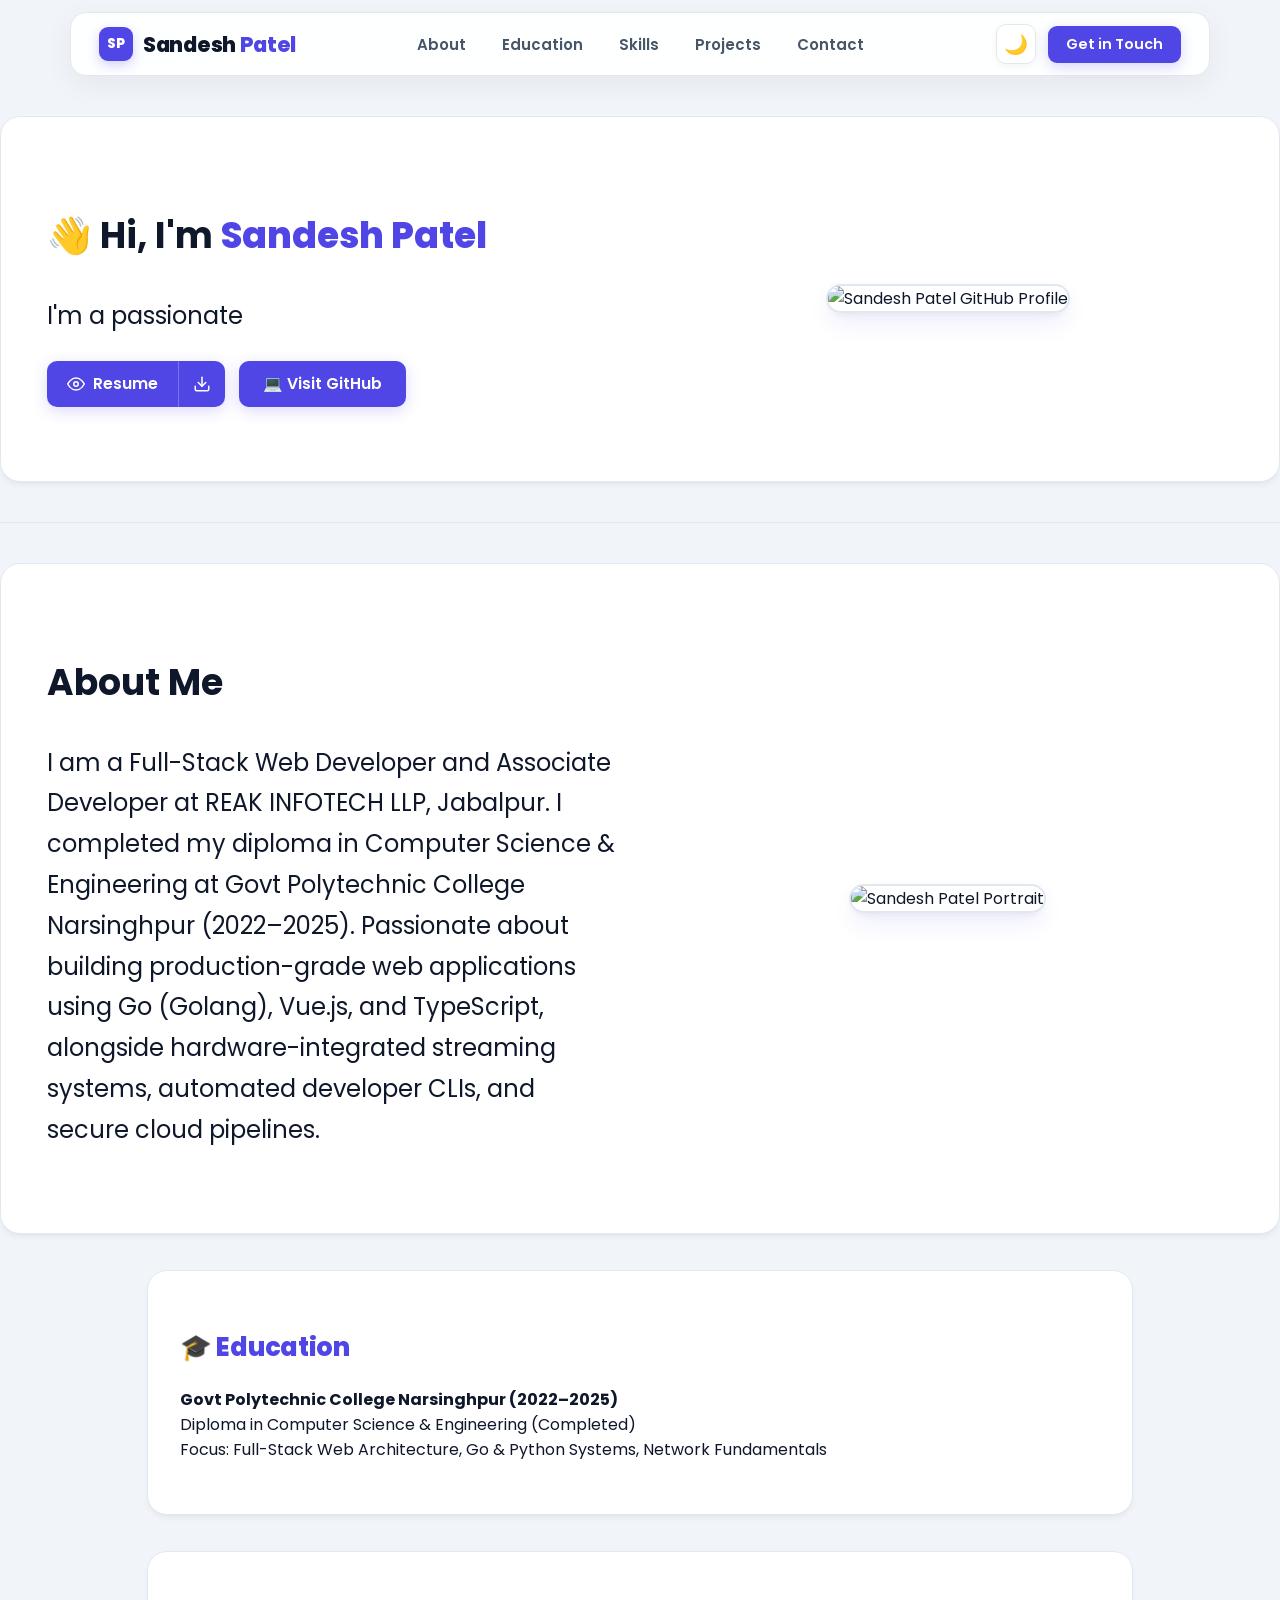
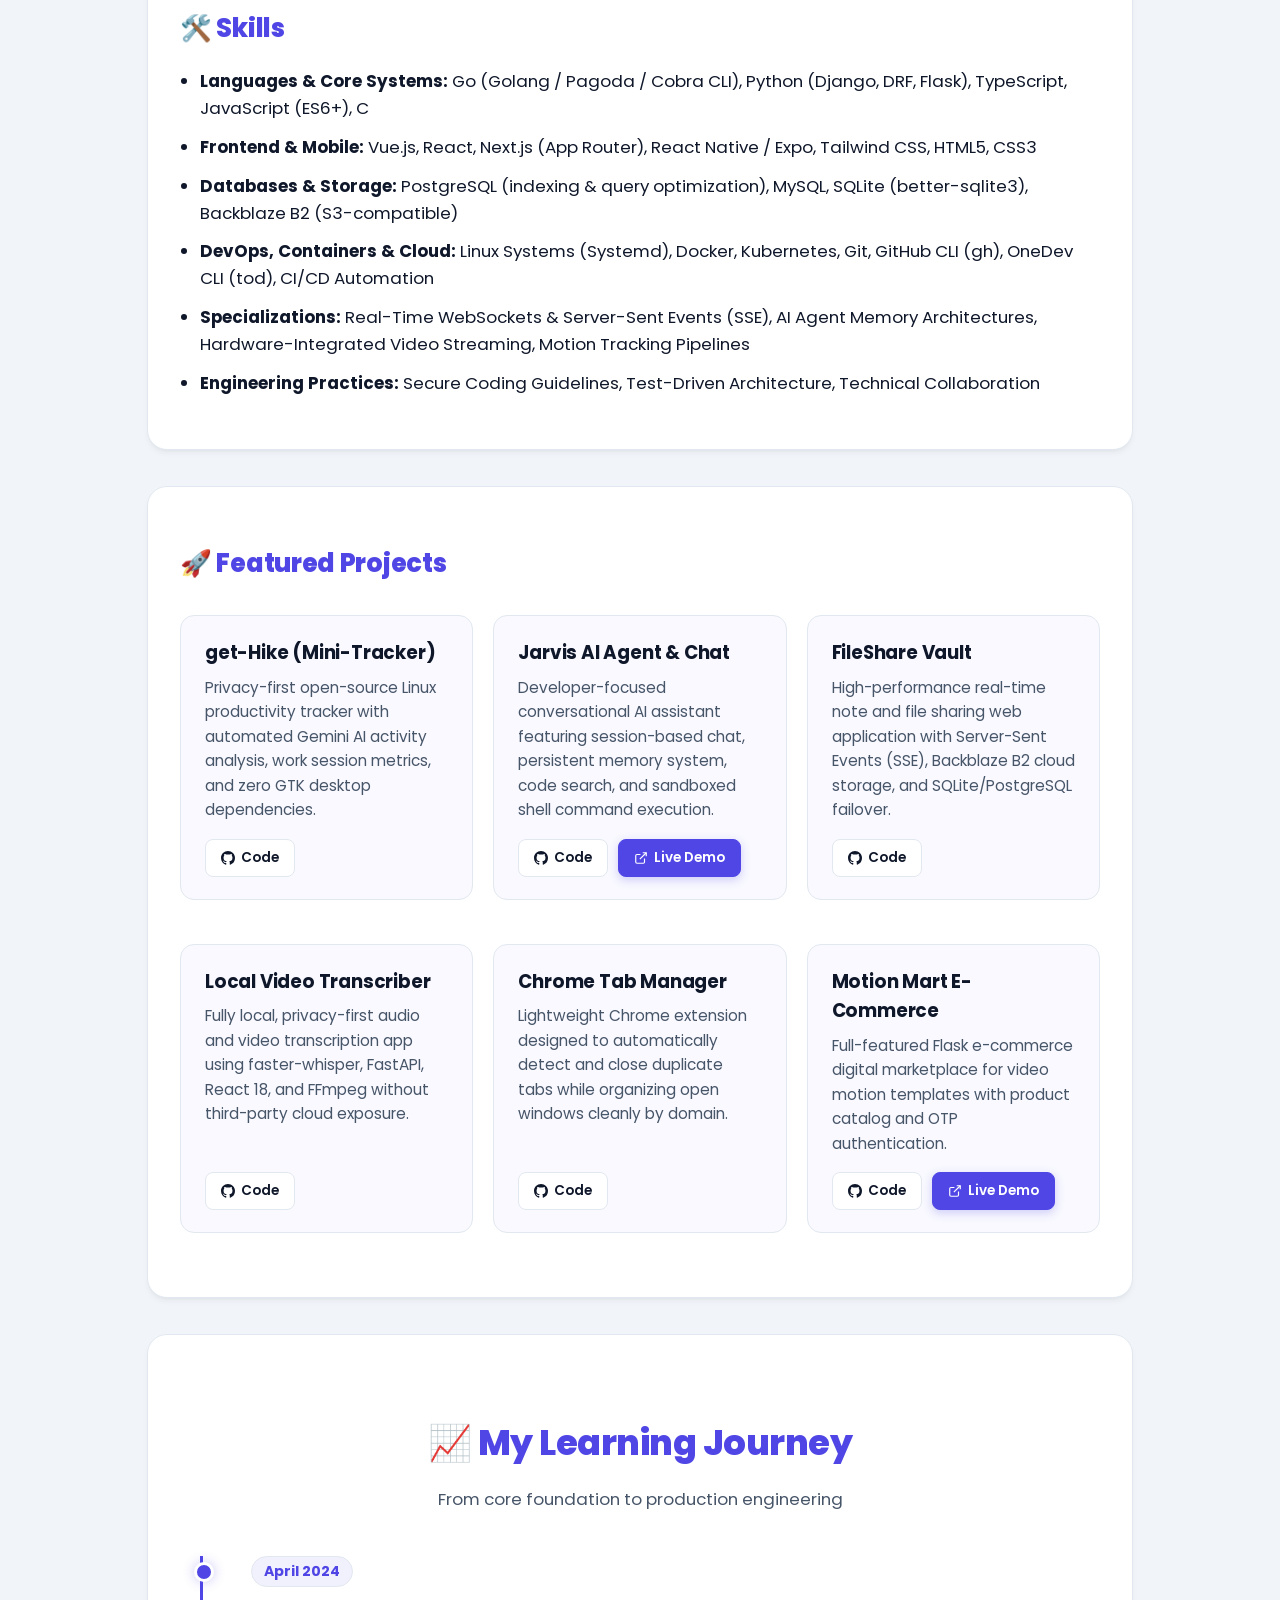
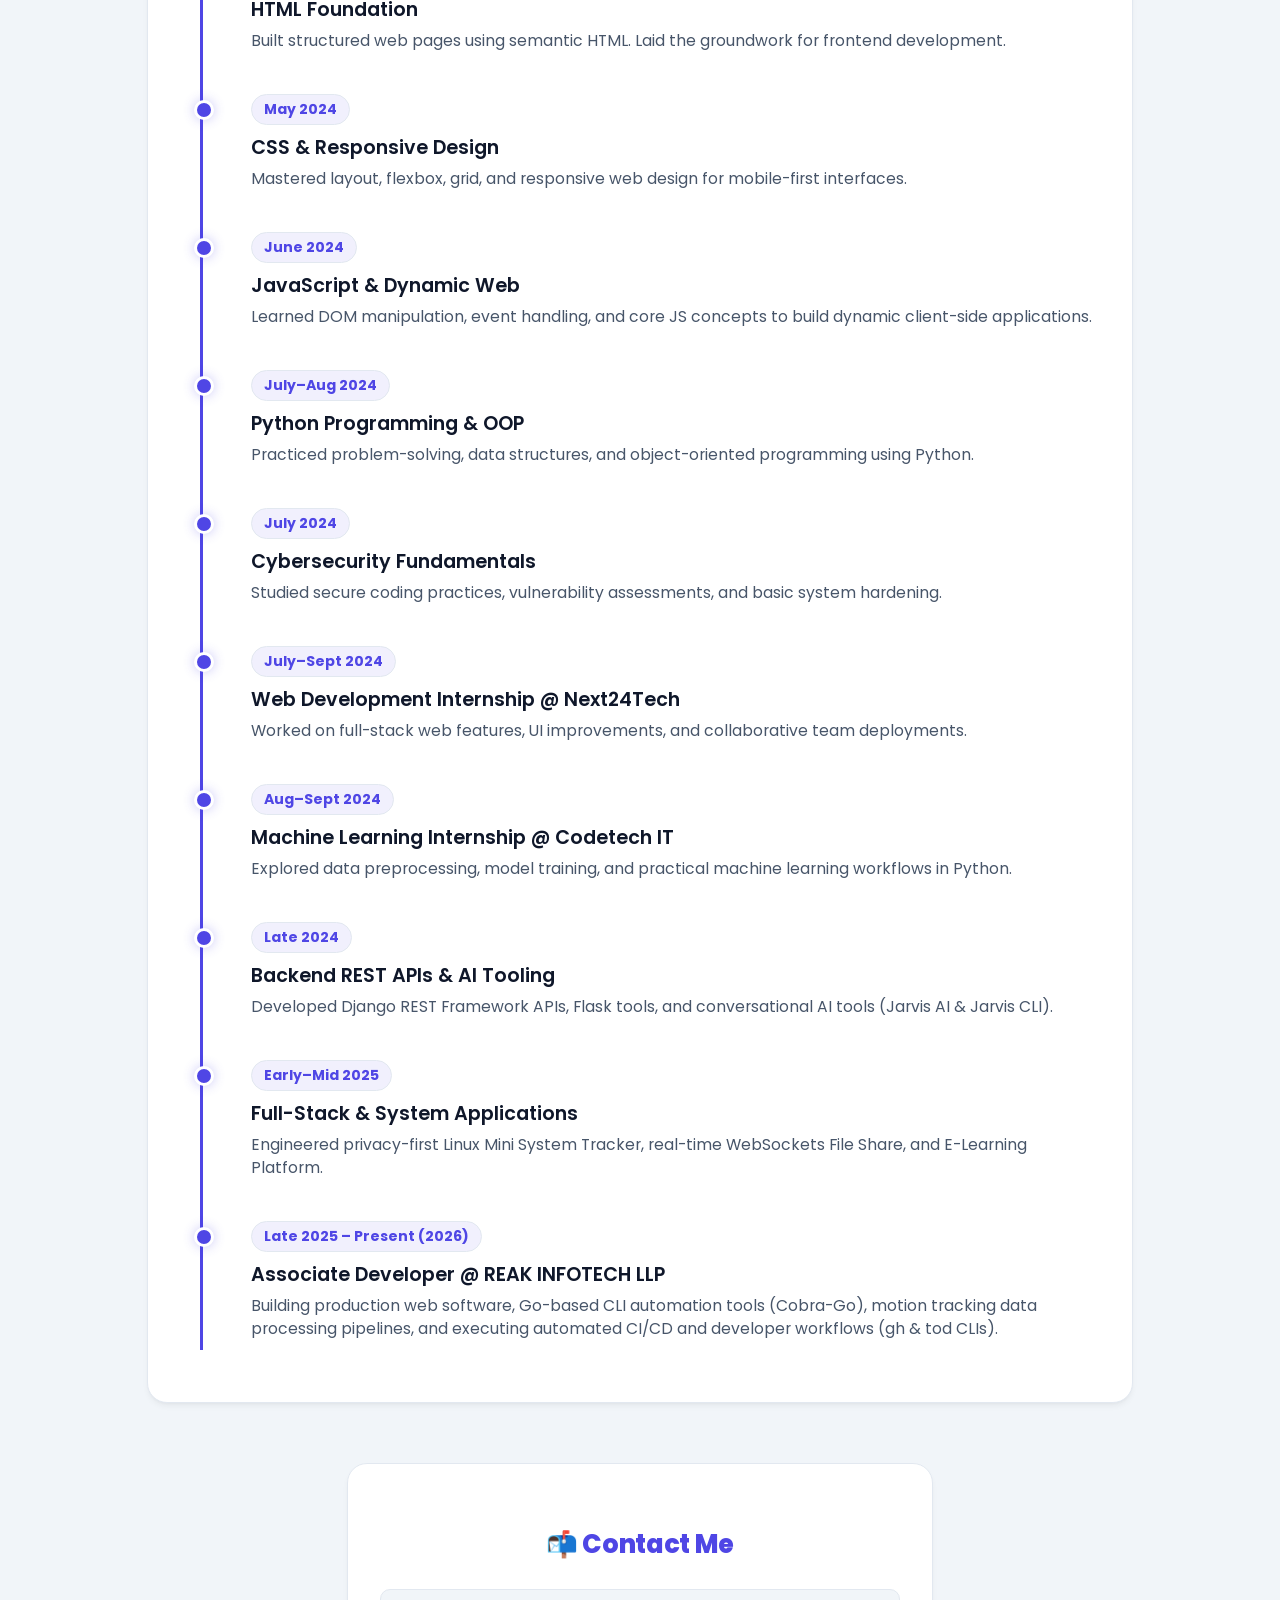
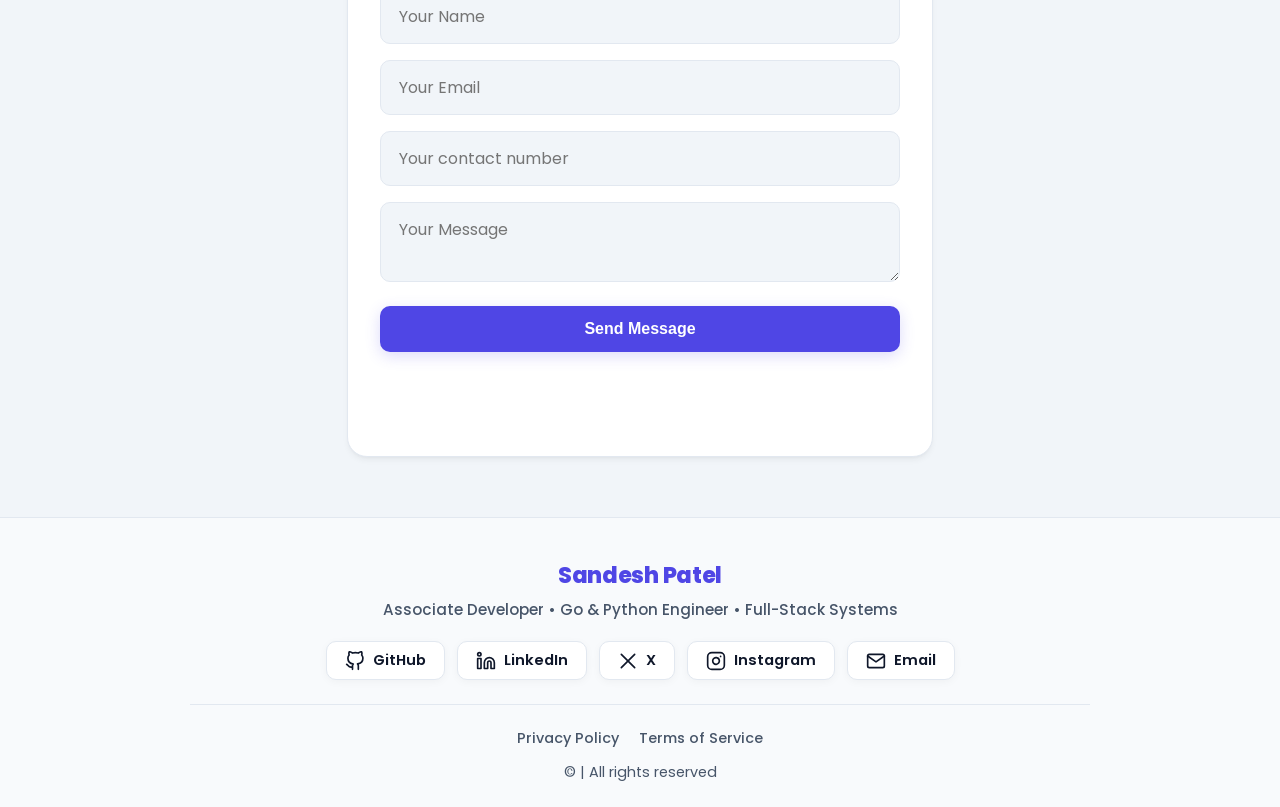
==== index.html @ 7329bef8 "feat(portfolio): update bio, completed education, modern skills matrix, flagship projects, and socia" ====
<!DOCTYPE html>
<html lang="en">

<head>
  <meta charset="UTF-8" />
  <meta name="viewport" content="width=device-width, initial-scale=1.0" />
  <meta name="description"
    content="Portfolio of Sandesh Patel – Web Developer, Cybersecurity Enthusiast, and Python Programmer.">
  <meta name="keywords" content="Sandesh Patel, Portfolio, Web Developer, Cybersecurity, HTML, CSS, JavaScript, Python">
  <meta name="author" content="Sandesh Patel">
  <meta property="og:title" content="Sandesh Patel Portfolio">
  <meta property="og:description" content="Explore my projects, skills, and experience as a passionate developer.">
  <meta property="og:image" content="img/sandesh_github.webp">
  <meta property="og:url" content="https://sandeshpatel06.github.io/portfolio">
  <meta name="twitter:card" content="summary_large_image">
  <link rel="icon" href="img/favicon.png" type="image/png" />
  <link rel="apple-touch-icon" href="img/favicon.png" />

  <link rel="preconnect" href="https://fonts.googleapis.com">
  <link rel="preconnect" href="https://fonts.gstatic.com" crossorigin>
  <link href="https://fonts.googleapis.com/css2?family=Poppins:wght@100;400;600&display=swap" rel="stylesheet">
  <title>Sandesh Patel | Portfolio</title>
  <link rel="canonical" href="https://sandeshpatel06.github.io/portfolio/">
  <link rel="stylesheet" href="all-in-one.css">
  <meta name="google-site-verification" content="nqitHUh908uqMEZdwsWPS-aIUuQuSeO3wPVCeDA7ZlI" />

  <!-- Schema.org JSON-LD structured data for rich snippets & entity graph -->
  <script type="application/ld+json">
  {
    "@context": "https://schema.org",
    "@graph": [
      {
        "@type": "Person",
        "@id": "https://sandeshpatel06.github.io/portfolio/#person",
        "name": "Sandesh Patel",
        "jobTitle": "Full-Stack Web Developer & Cybersecurity Enthusiast",
        "worksFor": {
          "@type": "Organization",
          "name": "REAK INFOTECH LLP"
        },
        "url": "https://sandeshpatel06.github.io/portfolio/",
        "image": "https://sandeshpatel06.github.io/portfolio/img/sandesh_github.webp",
        "sameAs": [
          "https://github.com/sandeshPatel06",
          "https://www.linkedin.com/in/sandesh-patel-b27b95250/"
        ],
        "knowsAbout": [
          "Web Development",
          "Python",
          "Go (Golang)",
          "Cybersecurity",
          "Linux",
          "Django REST Framework",
          "DevOps"
        ]
      },
      {
        "@type": "WebSite",
        "@id": "https://sandeshpatel06.github.io/portfolio/#website",
        "url": "https://sandeshpatel06.github.io/portfolio/",
        "name": "Sandesh Patel Portfolio",
        "description": "Portfolio of Sandesh Patel – Web Developer, Cybersecurity Enthusiast, and Systems Programmer.",
        "publisher": {
          "@id": "https://sandeshpatel06.github.io/portfolio/#person"
        }
      }
    ]
  }
  </script>
</head>

<body>
  <!-- ===== Navigation ===== -->
  <header id="home" class="site-header">
    <nav>
      <a href="#home" class="logo" title="Sandesh Patel Portfolio">
        <span class="logo-avatar">SP</span>
        <span class="logo-text">Sandesh <span class="logo-accent">Patel</span></span>
      </a>
      <div class="Right">
        <ul>
          <li><a href="#about" class="nav-link">About</a></li>
          <li><a href="#education" class="nav-link">Education</a></li>
          <li><a href="#skills" class="nav-link">Skills</a></li>
          <li><a href="#projects" class="nav-link">Projects</a></li>
          <li><a href="#contact" class="nav-link">Contact</a></li>
        </ul>
      </div>
      <div class="nav-actions">
        <button class="theme-toggle" id="theme-toggle" aria-label="Toggle light/dark theme"
          title="Toggle theme">🌙</button>
        <a href="#contact" class="nav-cta-btn" title="Contact Sandesh">Get in Touch</a>
        <button class="menu-toggle" aria-label="Toggle navigation menu">
          <span class="menu-icon"></span>
        </button>
      </div>
    </nav>
  </header>

  <!-- ===== Hero Section ===== -->
  <section class="hero firstsection">
    <div class="leftsection">
      <h1>👋 Hi, I'm <span class="highlight-text">Sandesh Patel</span></h1>
      <p>I'm a passionate <span id="element"></span></p>
      <div class="buttons">
        <div class="btn-group">
          <button id="view-resume-btn" class="btn-group-left" type="button" title="View Resume Preview">
            <svg width="18" height="18" viewBox="0 0 24 24" fill="none" stroke="currentColor" stroke-width="2"
              stroke-linecap="round" stroke-linejoin="round">
              <path d="M1 12s4-8 11-8 11 8 11 8-4 8-11 8-11-8-11-8z" />
              <circle cx="12" cy="12" r="3" />
            </svg>
            Resume
          </button>
          <a id="download-resume-btn"
            href="https://drive.google.com/uc?export=download&id=1xfg6OyvaytkXQuqjgVhSyRAWkr4_91C1"
            class="btn-group-right" download title="Download Resume PDF">
            <svg width="18" height="18" viewBox="0 0 24 24" fill="none" stroke="currentColor" stroke-width="2"
              stroke-linecap="round" stroke-linejoin="round">
              <path d="M21 15v4a2 2 0 0 1-2 2H5a2 2 0 0 1-2-2v-4" />
              <polyline points="7 10 12 15 17 10" />
              <line x1="12" y1="15" x2="12" y2="3" />
            </svg>
          </a>
        </div>
        <a target="_blank" class="btn" href="https://github.com/sandeshPatel06">💻 Visit GitHub</a>
      </div>
    </div>
    <div class="rightsection">
      <img src="img/sandesh_github.webp" alt="Sandesh Patel GitHub Profile" />
    </div>
  </section>

  <hr>

  <!-- ===== About Section ===== -->
  <section id="about" class="firstsection">
    <div class="leftsection">
      <h1>About Me</h1>
      <p>I am a Full-Stack Web Developer and Associate Developer at REAK INFOTECH LLP, Jabalpur.
        I completed my diploma in Computer Science & Engineering at Govt Polytechnic College Narsinghpur (2022–2025).
        Passionate about building production-grade web applications using Go (Golang), Vue.js, and TypeScript,
        alongside hardware-integrated streaming systems, automated developer CLIs, and secure cloud pipelines.</p>
    </div>
    <div class="rightsection">
      <img src="img/sandesh_github.webp" alt="Sandesh Patel Portrait" />
    </div>
  </section>

  <!-- ===== Education ===== -->
  <section id="education" class="services-container">
    <h2><span class="heading-icon" aria-hidden="true">🎓</span> Education</h2>
    <p><strong>Govt Polytechnic College Narsinghpur (2022–2025)</strong><br>
      Diploma in Computer Science & Engineering (Completed)<br>
      Focus: Full-Stack Web Architecture, Go & Python Systems, Network Fundamentals</p>
  </section>

  <!-- ===== Skills ===== -->
  <section id="skills" class="services-container">
    <h2><span class="heading-icon" aria-hidden="true">🛠️</span> Skills</h2>
    <ul>
      <li><strong>Languages & Core Systems:</strong> Go (Golang / Pagoda / Cobra CLI), Python (Django, DRF, Flask), TypeScript, JavaScript (ES6+), C</li>
      <li><strong>Frontend & Mobile:</strong> Vue.js, React, Next.js (App Router), React Native / Expo, Tailwind CSS, HTML5, CSS3</li>
      <li><strong>Databases & Storage:</strong> PostgreSQL (indexing & query optimization), MySQL, SQLite (better-sqlite3), Backblaze B2 (S3-compatible)</li>
      <li><strong>DevOps, Containers & Cloud:</strong> Linux Systems (Systemd), Docker, Kubernetes, Git, GitHub CLI (gh), OneDev CLI (tod), CI/CD Automation</li>
      <li><strong>Specializations:</strong> Real-Time WebSockets & Server-Sent Events (SSE), AI Agent Memory Architectures, Hardware-Integrated Video Streaming, Motion Tracking Pipelines</li>
      <li><strong>Engineering Practices:</strong> Secure Coding Guidelines, Test-Driven Architecture, Technical Collaboration</li>
    </ul>
  </section>

  <!-- ===== Projects ===== -->
  <section id="projects" class="services-container">
    <h2><span class="heading-icon" aria-hidden="true">🚀</span> Featured Projects</h2>
    <ul class="project-list">
      <li class="project-item">
        <div class="project-title">get-Hike (Mini-Tracker)</div>
        <div class="project-desc">Privacy-first open-source Linux productivity tracker with automated Gemini AI activity analysis, work session metrics, and zero GTK desktop dependencies.</div>
        <div class="project-links">
          <a href="https://github.com/sandeshPatel06/mini-tracker" target="_blank" rel="noopener noreferrer"
            class="project-link github-link">
            <svg width="14" height="14" viewBox="0 0 24 24" fill="currentColor">
              <path
                d="M12 0C5.37 0 0 5.37 0 12c0 5.31 3.435 9.795 8.205 11.385.6.105.825-.255.825-.57 0-.285-.015-1.23-.015-2.235-3.015.555-3.795-.735-4.035-1.41-.135-.345-.72-1.41-1.23-1.695-.42-.225-1.02-.78-.015-.795.945-.015 1.62.87 1.845 1.23 1.08 1.815 2.805 1.305 3.495.99.105-.78.42-1.305.765-1.605-2.67-.3-5.46-1.335-5.46-5.925 0-1.305.465-2.385 1.23-3.225-.12-.3-.54-1.53.12-3.18 0 0 1.005-.315 3.3 1.23.96-.27 1.98-.405 3-.405s2.04.135 3 .405c2.295-1.56 3.3-1.23 3.3-1.23.66 1.65.24 2.88.12 3.18.765.84 1.23 1.905 1.23 3.225 0 4.605-2.805 5.625-5.475 5.925.435.375.81 1.095.81 2.22 0 1.605-.015 2.895-.015 3.3 0 .315.225.69.825.57A12.02 12.02 0 0024 12c0-6.63-5.37-12-12-12z" />
            </svg> Code
          </a>
        </div>
      </li>

      <li class="project-item">
        <div class="project-title">Jarvis AI Agent & Chat</div>
        <div class="project-desc">Developer-focused conversational AI assistant featuring session-based chat, persistent memory system, code search, and sandboxed shell command execution.</div>
        <div class="project-links">
          <a href="https://github.com/sandeshPatel06/jarvis-ai" target="_blank" rel="noopener noreferrer"
            class="project-link github-link">
            <svg width="14" height="14" viewBox="0 0 24 24" fill="currentColor">
              <path
                d="M12 0C5.37 0 0 5.37 0 12c0 5.31 3.435 9.795 8.205 11.385.6.105.825-.255.825-.57 0-.285-.015-1.23-.015-2.235-3.015.555-3.795-.735-4.035-1.41-.135-.345-.72-1.41-1.23-1.695-.42-.225-1.02-.78-.015-.795.945-.015 1.62.87 1.845 1.23 1.08 1.815 2.805 1.305 3.495.99.105-.78.42-1.305.765-1.605-2.67-.3-5.46-1.335-5.46-5.925 0-1.305.465-2.385 1.23-3.225-.12-.3-.54-1.53.12-3.18 0 0 1.005-.315 3.3 1.23.96-.27 1.98-.405 3-.405s2.04.135 3 .405c2.295-1.56 3.3-1.23 3.3-1.23.66 1.65.24 2.88.12 3.18.765.84 1.23 1.905 1.23 3.225 0 4.605-2.805 5.625-5.475 5.925.435.375.81 1.095.81 2.22 0 1.605-.015 2.895-.015 3.3 0 .315.225.69.825.57A12.02 12.02 0 0024 12c0-6.63-5.37-12-12-12z" />
            </svg> Code
          </a>
          <a href="https://jarvis-chat-0.vercel.app" target="_blank" rel="noopener noreferrer"
            class="project-link live-link">
            <svg width="14" height="14" viewBox="0 0 24 24" fill="none" stroke="currentColor" stroke-width="2">
              <path d="M18 13v6a2 2 0 0 1-2 2H5a2 2 0 0 1-2-2V8a2 2 0 0 1 2-2h6"></path>
              <polyline points="15 3 21 3 21 9"></polyline>
              <line x1="10" y1="14" x2="21" y2="3"></line>
            </svg> Live Demo
          </a>
        </div>
      </li>

      <li class="project-item">
        <div class="project-title">FileShare Vault</div>
        <div class="project-desc">High-performance real-time note and file sharing web application with Server-Sent Events (SSE), Backblaze B2 cloud storage, and SQLite/PostgreSQL failover.</div>
        <div class="project-links">
          <a href="https://github.com/sandeshPatel06/fileshare" target="_blank" rel="noopener noreferrer"
            class="project-link github-link">
            <svg width="14" height="14" viewBox="0 0 24 24" fill="currentColor">
              <path
                d="M12 0C5.37 0 0 5.37 0 12c0 5.31 3.435 9.795 8.205 11.385.6.105.825-.255.825-.57 0-.285-.015-1.23-.015-2.235-3.015.555-3.795-.735-4.035-1.41-.135-.345-.72-1.41-1.23-1.695-.42-.225-1.02-.78-.015-.795.945-.015 1.62.87 1.845 1.23 1.08 1.815 2.805 1.305 3.495.99.105-.78.42-1.305.765-1.605-2.67-.3-5.46-1.335-5.46-5.925 0-1.305.465-2.385 1.23-3.225-.12-.3-.54-1.53.12-3.18 0 0 1.005-.315 3.3 1.23.96-.27 1.98-.405 3-.405s2.04.135 3 .405c2.295-1.56 3.3-1.23 3.3-1.23.66 1.65.24 2.88.12 3.18.765.84 1.23 1.905 1.23 3.225 0 4.605-2.805 5.625-5.475 5.925.435.375.81 1.095.81 2.22 0 1.605-.015 2.895-.015 3.3 0 .315.225.69.825.57A12.02 12.02 0 0024 12c0-6.63-5.37-12-12-12z" />
            </svg> Code
          </a>
        </div>
      </li>

      <li class="project-item">
        <div class="project-title">Local Video Transcriber</div>
        <div class="project-desc">Fully local, privacy-first audio and video transcription app using faster-whisper, FastAPI, React 18, and FFmpeg without third-party cloud exposure.</div>
        <div class="project-links">
          <a href="https://github.com/sandeshPatel06/link_video" target="_blank" rel="noopener noreferrer"
            class="project-link github-link">
            <svg width="14" height="14" viewBox="0 0 24 24" fill="currentColor">
              <path
                d="M12 0C5.37 0 0 5.37 0 12c0 5.31 3.435 9.795 8.205 11.385.6.105.825-.255.825-.57 0-.285-.015-1.23-.015-2.235-3.015.555-3.795-.735-4.035-1.41-.135-.345-.72-1.41-1.23-1.695-.42-.225-1.02-.78-.015-.795.945-.015 1.62.87 1.845 1.23 1.08 1.815 2.805 1.305 3.495.99.105-.78.42-1.305.765-1.605-2.67-.3-5.46-1.335-5.46-5.925 0-1.305.465-2.385 1.23-3.225-.12-.3-.54-1.53.12-3.18 0 0 1.005-.315 3.3 1.23.96-.27 1.98-.405 3-.405s2.04.135 3 .405c2.295-1.56 3.3-1.23 3.3-1.23.66 1.65.24 2.88.12 3.18.765.84 1.23 1.905 1.23 3.225 0 4.605-2.805 5.625-5.475 5.925.435.375.81 1.095.81 2.22 0 1.605-.015 2.895-.015 3.3 0 .315.225.69.825.57A12.02 12.02 0 0024 12c0-6.63-5.37-12-12-12z" />
            </svg> Code
          </a>
        </div>
      </li>

      <li class="project-item">
        <div class="project-title">Chrome Tab Manager</div>
        <div class="project-desc">Lightweight Chrome extension designed to automatically detect and close duplicate tabs while organizing open windows cleanly by domain.</div>
        <div class="project-links">
          <a href="https://github.com/sandeshPatel06/chrome-tab-manager" target="_blank" rel="noopener noreferrer"
            class="project-link github-link">
            <svg width="14" height="14" viewBox="0 0 24 24" fill="currentColor">
              <path
                d="M12 0C5.37 0 0 5.37 0 12c0 5.31 3.435 9.795 8.205 11.385.6.105.825-.255.825-.57 0-.285-.015-1.23-.015-2.235-3.015.555-3.795-.735-4.035-1.41-.135-.345-.72-1.41-1.23-1.695-.42-.225-1.02-.78-.015-.795.945-.015 1.62.87 1.845 1.23 1.08 1.815 2.805 1.305 3.495.99.105-.78.42-1.305.765-1.605-2.67-.3-5.46-1.335-5.46-5.925 0-1.305.465-2.385 1.23-3.225-.12-.3-.54-1.53.12-3.18 0 0 1.005-.315 3.3 1.23.96-.27 1.98-.405 3-.405s2.04.135 3 .405c2.295-1.56 3.3-1.23 3.3-1.23.66 1.65.24 2.88.12 3.18.765.84 1.23 1.905 1.23 3.225 0 4.605-2.805 5.625-5.475 5.925.435.375.81 1.095.81 2.22 0 1.605-.015 2.895-.015 3.3 0 .315.225.69.825.57A12.02 12.02 0 0024 12c0-6.63-5.37-12-12-12z" />
            </svg> Code
          </a>
        </div>
      </li>

      <li class="project-item">
        <div class="project-title">Motion Mart E-Commerce</div>
        <div class="project-desc">Full-featured Flask e-commerce digital marketplace for video motion templates with product catalog and OTP authentication.</div>
        <div class="project-links">
          <a href="https://github.com/sandeshPatel06/motion-mart-ecommerce" target="_blank" rel="noopener noreferrer"
            class="project-link github-link">
            <svg width="14" height="14" viewBox="0 0 24 24" fill="currentColor">
              <path
                d="M12 0C5.37 0 0 5.37 0 12c0 5.31 3.435 9.795 8.205 11.385.6.105.825-.255.825-.57 0-.285-.015-1.23-.015-2.235-3.015.555-3.795-.735-4.035-1.41-.135-.345-.72-1.41-1.23-1.695-.42-.225-1.02-.78-.015-.795.945-.015 1.62.87 1.845 1.23 1.08 1.815 2.805 1.305 3.495.99.105-.78.42-1.305.765-1.605-2.67-.3-5.46-1.335-5.46-5.925 0-1.305.465-2.385 1.23-3.225-.12-.3-.54-1.53.12-3.18 0 0 1.005-.315 3.3 1.23.96-.27 1.98-.405 3-.405s2.04.135 3 .405c2.295-1.56 3.3-1.23 3.3-1.23.66 1.65.24 2.88.12 3.18.765.84 1.23 1.905 1.23 3.225 0 4.605-2.805 5.625-5.475 5.925.435.375.81 1.095.81 2.22 0 1.605-.015 2.895-.015 3.3 0 .315.225.69.825.57A12.02 12.02 0 0024 12c0-6.63-5.37-12-12-12z" />
            </svg> Code
          </a>
          <a href="https://motion-mart-ecommerce.onrender.com" target="_blank" rel="noopener noreferrer"
            class="project-link live-link">
            <svg width="14" height="14" viewBox="0 0 24 24" fill="none" stroke="currentColor" stroke-width="2">
              <path d="M18 13v6a2 2 0 0 1-2 2H5a2 2 0 0 1-2-2V8a2 2 0 0 1 2-2h6"></path>
              <polyline points="15 3 21 3 21 9"></polyline>
              <line x1="10" y1="14" x2="21" y2="3"></line>
            </svg> Live Demo
          </a>
        </div>
      </li>
    </ul>
  </section>

  <!-- ===== Past Experience ===== -->
  <section class="secondsection">
    <h2 class="section-heading"><span class="heading-icon" aria-hidden="true">📈</span> My Learning Journey</h2>
    <p class="section-subheading">From core foundation to production engineering</p>

    <div class="timeline">

      <div class="timeline-item">
        <div class="timeline-date">April 2024</div>
        <div class="timeline-content">
          <h3>HTML Foundation</h3>
          <p>Built structured web pages using semantic HTML. Laid the groundwork for frontend development.</p>
        </div>
      </div>

      <div class="timeline-item">
        <div class="timeline-date">May 2024</div>
        <div class="timeline-content">
          <h3>CSS & Responsive Design</h3>
          <p>Mastered layout, flexbox, grid, and responsive web design for mobile-first interfaces.</p>
        </div>
      </div>

      <div class="timeline-item">
        <div class="timeline-date">June 2024</div>
        <div class="timeline-content">
          <h3>JavaScript & Dynamic Web</h3>
          <p>Learned DOM manipulation, event handling, and core JS concepts to build dynamic client-side applications.
          </p>
        </div>
      </div>

      <div class="timeline-item">
        <div class="timeline-date">July–Aug 2024</div>
        <div class="timeline-content">
          <h3>Python Programming & OOP</h3>
          <p>Practiced problem-solving, data structures, and object-oriented programming using Python.</p>
        </div>
      </div>

      <div class="timeline-item">
        <div class="timeline-date">July 2024</div>
        <div class="timeline-content">
          <h3>Cybersecurity Fundamentals</h3>
          <p>Studied secure coding practices, vulnerability assessments, and basic system hardening.</p>
        </div>
      </div>

      <div class="timeline-item">
        <div class="timeline-date">July–Sept 2024</div>
        <div class="timeline-content">
          <h3>Web Development Internship @ Next24Tech</h3>
          <p>Worked on full-stack web features, UI improvements, and collaborative team deployments.</p>
        </div>
      </div>

      <div class="timeline-item">
        <div class="timeline-date">Aug–Sept 2024</div>
        <div class="timeline-content">
          <h3>Machine Learning Internship @ Codetech IT</h3>
          <p>Explored data preprocessing, model training, and practical machine learning workflows in Python.</p>
        </div>
      </div>

      <div class="timeline-item">
        <div class="timeline-date">Late 2024</div>
        <div class="timeline-content">
          <h3>Backend REST APIs & AI Tooling</h3>
          <p>Developed Django REST Framework APIs, Flask tools, and conversational AI tools (Jarvis AI & Jarvis CLI).
          </p>
        </div>
      </div>

      <div class="timeline-item">
        <div class="timeline-date">Early–Mid 2025</div>
        <div class="timeline-content">
          <h3>Full-Stack & System Applications</h3>
          <p>Engineered privacy-first Linux Mini System Tracker, real-time WebSockets File Share, and E-Learning
            Platform.</p>
        </div>
      </div>

      <div class="timeline-item">
        <div class="timeline-date">Late 2025 – Present (2026)</div>
        <div class="timeline-content">
          <h3>Associate Developer @ REAK INFOTECH LLP</h3>
          <p>Building production web software, Go-based CLI automation tools (Cobra-Go), motion tracking data processing
            pipelines, and executing automated CI/CD and developer workflows (gh & tod CLIs).</p>
        </div>
      </div>

    </div>
  </section>

  <!-- ===== Contact Section ===== -->
  <section id="contact" class="services-container">
    <h2><span class="heading-icon" aria-hidden="true">📬</span> Contact Me</h2>
    <form id="contact-form">
      <input type="text" name="name" placeholder="Your Name" required />
      <input type="email" name="email" placeholder="Your Email" required />
      <input type="number" name="number" placeholder="Your contact number" required />
      <textarea name="message" placeholder="Your Message" required></textarea>
      <button type="submit" class="btn">Send Message</button>
      <p id="form-status" style="margin-top: 10px;"></p>
    </form>
  </section>

  <!-- ===== Footer ===== -->
  <footer>
    <div class="footer">
      <div class="footer-first">Sandesh Patel</div>
      <p class="footer-tagline">Associate Developer • Go & Python Engineer • Full-Stack Systems</p>
      <div class="footer-social-links">
        <a href="https://github.com/sandeshPatel06" target="_blank" class="social-btn" title="GitHub">
          <svg width="20" height="20" viewBox="0 0 24 24" fill="none" stroke="currentColor" stroke-width="2"
            stroke-linecap="round" stroke-linejoin="round">
            <path
              d="M9 19c-5 1.5-5-2.5-7-3m14 6v-3.87a3.37 3.37 0 0 0-.94-2.61c3.14-.35 6.44-1.54 6.44-7A5.44 5.44 0 0 0 20 4.77 5.07 5.07 0 0 0 19.91 1S18.73.65 16 2.48a13.38 13.38 0 0 0-7 0C6.27.65 5.09 1 5.09 1A5.07 5.07 0 0 0 5 4.77a5.44 5.44 0 0 0-1.5 3.78c0 5.42 3.3 6.61 6.44 7A3.37 3.37 0 0 0 9 18.13V22">
            </path>
          </svg>
          <span>GitHub</span>
        </a>
        <a href="https://www.linkedin.com/in/sandesh-patel07" target="_blank" class="social-btn" title="LinkedIn">
          <svg width="20" height="20" viewBox="0 0 24 24" fill="none" stroke="currentColor" stroke-width="2"
            stroke-linecap="round" stroke-linejoin="round">
            <path d="M16 8a6 6 0 0 1 6 6v7h-4v-7a2 2 0 0 0-2-2 2 2 0 0 0-2 2v7h-4v-7a6 6 0 0 1 6-6z"></path>
            <rect x="2" y="9" width="4" height="12"></rect>
            <circle cx="4" cy="4" r="2"></circle>
          </svg>
          <span>LinkedIn</span>
        </a>
        <a href="https://x.com/SandeshPat007" target="_blank" class="social-btn" title="X (Twitter)">
          <svg width="20" height="20" viewBox="0 0 24 24" fill="none" stroke="currentColor" stroke-width="2"
            stroke-linecap="round" stroke-linejoin="round">
            <path d="M4 4l16 16m0-16L4 20"></path>
          </svg>
          <span>X</span>
        </a>
        <a href="https://www.instagram.com/sandesh_patel007" target="_blank" class="social-btn" title="Instagram">
          <svg width="20" height="20" viewBox="0 0 24 24" fill="none" stroke="currentColor" stroke-width="2"
            stroke-linecap="round" stroke-linejoin="round">
            <rect x="2" y="2" width="20" height="20" rx="5" ry="5"></rect>
            <path d="M16 11.37A4 4 0 1 1 12.63 8 4 4 0 0 1 16 11.37z"></path>
            <line x1="17.5" y1="6.5" x2="17.51" y2="6.5"></line>
          </svg>
          <span>Instagram</span>
        </a>
        <a href="mailto:sandeshpatel.sp.93@gmail.com" class="social-btn" title="Email">
          <svg width="20" height="20" viewBox="0 0 24 24" fill="none" stroke="currentColor" stroke-width="2"
            stroke-linecap="round" stroke-linejoin="round">
            <path d="M4 4h16c1.1 0 2 .9 2 2v12c0 1.1-.9 2-2 2H4c-1.1 0-2-.9-2-2V6c0-1.1.9-2 2-2z"></path>
            <polyline points="22,6 12,13 2,6"></polyline>
          </svg>
          <span>Email</span>
        </a>
      </div>
    </div>
    <div class="footer-rights">
      <ul>
        <li><a href="privacy.html">Privacy Policy</a></li>
        <li><a href="terms.html">Terms of Service</a></li>
      </ul>
      <p class="copyright-text">&copy; <span id="copyright-year"></span> <span id="footer-domain"></span> | All rights
        reserved</p>
    </div>
  </footer>

  <!-- ===== PDF Preview Modal ===== -->
  <div id="pdf-modal" class="modal" aria-hidden="true" role="dialog" aria-labelledby="pdf-modal-title">
    <div class="modal-content pdf-modal-content">
      <div class="pdf-modal-header">
        <h3 id="pdf-modal-title" class="pdf-modal-title">
          <svg width="20" height="20" viewBox="0 0 24 24" fill="none" stroke="currentColor" stroke-width="2"
            stroke-linecap="round" stroke-linejoin="round" style="vertical-align: middle; margin-right: 8px;">
            <path d="M14 2H6a2 2 0 0 0-2 2v16a2 2 0 0 0 2 2h12a2 2 0 0 0 2-2V8z"></path>
            <polyline points="14 2 14 8 20 8"></polyline>
            <line x1="16" y1="13" x2="8" y2="13"></line>
            <line x1="16" y1="17" x2="8" y2="17"></line>
          </svg>
          Resume Preview
        </h3>
        <div class="pdf-modal-actions">
          <a id="modal-external-btn" href="#" target="_blank" class="modal-icon-btn" title="Open in New Tab">
            <svg width="18" height="18" viewBox="0 0 24 24" fill="none" stroke="currentColor" stroke-width="2"
              stroke-linecap="round" stroke-linejoin="round">
              <path d="M18 13v6a2 2 0 0 1-2 2H5a2 2 0 0 1-2-2V8a2 2 0 0 1 2-2h6"></path>
              <polyline points="15 3 21 3 21 9"></polyline>
              <line x1="10" y1="14" x2="21" y2="3"></line>
            </svg>
          </a>
          <a id="modal-download-btn" href="#" download class="modal-icon-btn" title="Download PDF">
            <svg width="18" height="18" viewBox="0 0 24 24" fill="none" stroke="currentColor" stroke-width="2"
              stroke-linecap="round" stroke-linejoin="round">
              <path d="M21 15v4a2 2 0 0 1-2 2H5a2 2 0 0 1-2-2v-4" />
              <polyline points="7 10 12 15 17 10" />
              <line x1="12" y1="15" x2="12" y2="3" />
            </svg>
          </a>
          <button id="close-pdf-modal" class="modal-close-btn" aria-label="Close Preview">&times;</button>
        </div>
      </div>
      <div class="pdf-modal-body">
        <iframe id="pdf-frame" src="" title="PDF Resume Preview"></iframe>
      </div>
    </div>
  </div>

  <!-- Scripts -->
  <!-- ===== Typed.js for Animated Hero Text ===== -->
  <script src="https://unpkg.com/typed.js@2.1.0/dist/typed.umd.js"></script>
  <script src="script.js"></script>
</body>

</html>
---- all-in-one.css ----
/* ==== Root Variables for Colors and Fonts ==== */
:root {
  /* Solid Professional Accent Colors */
  --primary-color: #4f46e5;
  --primary-hover: #4338ca;
  --secondary-color: #2563eb;
  --secondary-hover: #1d4ed8;
  --highlight-color: #0284c7;
  --badge-bg: rgba(79, 70, 229, 0.08);
  --bg-hover: rgba(79, 70, 229, 0.03);

  /* Light Theme Surfaces & Typography */
  --nav-bg: rgba(255, 255, 255, 0.92);
  --footer-bg: #f8fafc;
  --text-light: #0f172a;
  --text-color: #0f172a;
  --text-muted: #475569;
  --background: #f1f5f9;
  --card-bg: #ffffff;
  --card-border: #e2e8f0;
  --font-stack: "Inter", "Poppins", -apple-system, BlinkMacSystemFont, "Segoe UI", Roboto, sans-serif;
  --shadow: 0 4px 6px -1px rgba(0, 0, 0, 0.05), 0 2px 4px -2px rgba(0, 0, 0, 0.05);
  --shadow-hover: 0 12px 24px -4px rgba(79, 70, 229, 0.12), 0 4px 6px -2px rgba(0, 0, 0, 0.05);
  --glass-backdrop: blur(12px);
}

/* ==== Dark Theme (Midnight Slate Studio) ==== */
html[data-theme="dark"] {
  --primary-color: #818cf8;
  --primary-hover: #93c5fd;
  --secondary-color: #60a5fa;
  --secondary-hover: #93c5fd;
  --highlight-color: #38bdf8;
  --badge-bg: rgba(129, 140, 248, 0.14);
  --bg-hover: rgba(255, 255, 255, 0.03);

  /* Dark Theme Surfaces & Typography */
  --nav-bg: rgba(15, 23, 42, 0.92);
  --footer-bg: #0b1120;
  --text-light: #f8fafc;
  --text-color: #f8fafc;
  --text-muted: #94a3b8;
  --background: #0b0f19;
  --card-bg: #111827;
  --card-border: #1f2937;
  --shadow: 0 4px 6px -1px rgba(0, 0, 0, 0.4), 0 2px 4px -2px rgba(0, 0, 0, 0.3);
  --shadow-hover: 0 14px 28px -4px rgba(0, 0, 0, 0.6), 0 0 20px rgba(129, 140, 248, 0.15);
  --glass-backdrop: blur(16px);
}

/* ==== Base Styles ==== */
body {
  background-color: var(--background);
  color: var(--text-light);
  font-family: var(--font-stack);
  margin: 0;
  padding: 0;
  transition: background-color 0.3s ease, color 0.3s ease;
}
html {
  scroll-behavior: smooth;
}
img {
  max-width: 100%;
  height: auto;
  border-radius: 8px;
  box-shadow: var(--shadow);
}
hr {
  border: none;
  border-top: 1px solid var(--card-border);
  margin: 40px 0;
}

/* ==== Theme Toggle Button ==== */
.theme-toggle {
  position: static;
  background: var(--card-bg);
  border: 2px solid var(--primary-color);
  border-radius: 50%;
  width: 44px;
  height: 44px;
  color: var(--primary-color);
  font-size: 22px;
  cursor: pointer;
  z-index: 1001;
  box-shadow: var(--shadow);
  display: flex;
  align-items: center;
  justify-content: center;
  transition: background 0.3s, color 0.3s, border-color 0.3s;
  margin-left: 8px;
  margin-right: 0;
  top: auto;
  right: auto;
}
.theme-toggle:hover {
  background: var(--primary-color);
  color: #fff;
  border-color: var(--highlight-color);
}

/* ==== Header & Navigation ==== */
.site-header {
  position: sticky;
  top: 0;
  z-index: 1000;
  width: 100%;
  padding: 12px 0 0 0;
  transition: padding 0.3s ease;
}

nav {
  display: flex;
  justify-content: space-between;
  align-items: center;
  height: 64px;
  max-width: 1140px;
  margin: 0 auto;
  background-color: var(--nav-bg);
  backdrop-filter: var(--glass-backdrop);
  -webkit-backdrop-filter: var(--glass-backdrop);
  border: 1px solid var(--card-border);
  border-radius: 16px;
  padding: 0 28px;
  color: var(--text-light);
  box-shadow: 0 8px 30px rgba(0, 0, 0, 0.06);
  transition: background-color 0.3s ease, box-shadow 0.3s ease, border-color 0.3s ease, height 0.3s ease, margin 0.3s ease;
  box-sizing: border-box;
  position: relative;
}

nav.scrolled {
  height: 58px;
  box-shadow: 0 12px 35px rgba(0, 0, 0, 0.15);
  border-color: rgba(79, 70, 229, 0.25);
}

/* Branded Logo */
nav .logo {
  display: flex;
  align-items: center;
  gap: 10px;
  text-decoration: none;
  font-weight: 800;
  font-size: 1.3rem;
  letter-spacing: -0.3px;
  color: var(--text-light);
  transition: transform 0.2s ease;
  z-index: 2;
}
nav .logo:hover {
  transform: translateY(-1px);
}
.logo-avatar {
  display: inline-flex;
  align-items: center;
  justify-content: center;
  width: 34px;
  height: 34px;
  background: var(--primary-color);
  color: #ffffff;
  border-radius: 9px;
  font-size: 0.85rem;
  font-weight: 800;
  box-shadow: 0 4px 12px rgba(79, 70, 229, 0.25);
}
.logo-text {
  color: var(--text-light);
}
.logo-accent {
  color: var(--primary-color);
}

/* Nav Actions (Theme, Desktop CTA & Mobile Menu Toggle) */
nav .nav-actions {
  display: flex;
  align-items: center;
  gap: 12px;
  z-index: 2;
}

.theme-toggle {
  background: var(--card-bg);
  border: 1px solid var(--card-border);
  border-radius: 10px;
  width: 40px;
  height: 40px;
  color: var(--primary-color);
  font-size: 1.2rem;
  cursor: pointer;
  display: inline-flex;
  align-items: center;
  justify-content: center;
  transition: transform 0.25s ease, border-color 0.25s ease, background-color 0.25s ease;
  box-shadow: 0 2px 8px rgba(0, 0, 0, 0.05);
  margin: 0;
  outline: none;
  -webkit-tap-highlight-color: transparent;
}
.theme-toggle:hover {
  transform: translateY(-2px);
  border-color: var(--primary-color);
  background-color: var(--badge-bg);
}
.theme-toggle:active,
.theme-toggle:focus {
  transform: translateY(0);
}

.nav-cta-btn {
  display: inline-flex;
  align-items: center;
  justify-content: center;
  background-color: var(--primary-color);
  color: #ffffff;
  font-size: 0.9rem;
  font-weight: 600;
  padding: 8px 18px;
  border-radius: 9px;
  text-decoration: none;
  box-shadow: 0 4px 14px rgba(79, 70, 229, 0.22);
  transition: background-color 0.25s ease, transform 0.25s ease, box-shadow 0.25s ease;
}
.nav-cta-btn:hover {
  background-color: var(--primary-hover);
  transform: translateY(-1px);
  box-shadow: 0 6px 18px rgba(79, 70, 229, 0.35);
}

/* Centered Navigation Menu Links on Desktop */
.Right {
  display: flex;
  align-items: center;
}
@media (min-width: 769px) {
  .Right {
    position: absolute;
    left: 50%;
    transform: translateX(-50%);
  }
}
@media (min-width: 769px) and (max-width: 960px) {
  .Right {
    position: static;
    transform: none;
  }
}
nav ul {
  display: flex;
  list-style: none;
  margin: 0;
  padding: 0;
  gap: 4px;
  align-items: center;
}
nav ul li {
  margin: 0;
}
nav ul li a {
  text-decoration: none;
  color: var(--text-muted);
  font-size: 0.94rem;
  font-weight: 600;
  padding: 8px 16px;
  border-radius: 20px;
  transition: color 0.25s ease, background-color 0.25s ease, transform 0.2s ease;
}
nav ul li a:hover {
  color: var(--primary-color);
  background-color: var(--badge-bg);
}
nav ul li a.active {
  color: #ffffff;
  background: var(--primary-color);
  box-shadow: 0 4px 14px rgba(79, 70, 229, 0.25);
}

/* Mobile Hamburger Menu Button */
.menu-toggle {
  display: none;
  background: var(--card-bg);
  border: 1px solid var(--card-border);
  border-radius: 10px;
  cursor: pointer;
  width: 40px;
  height: 40px;
  position: relative;
  margin-left: 0;
  padding: 0;
}
.menu-toggle .menu-icon,
.menu-toggle .menu-icon::before,
.menu-toggle .menu-icon::after {
  content: "";
  display: block;
  width: 20px;
  height: 2px;
  background: var(--primary-color);
  border-radius: 2px;
  position: absolute;
  transition: all 0.3s ease;
}
.menu-toggle .menu-icon {
  top: 50%;
  left: 50%;
  transform: translate(-50%, -50%);
}
.menu-toggle .menu-icon::before {
  top: -6px;
}
.menu-toggle .menu-icon::after {
  bottom: -6px;
}
.menu-toggle.open .menu-icon {
  background: transparent;
}
.menu-toggle.open .menu-icon::before {
  transform: rotate(45deg);
  top: 0;
}
.menu-toggle.open .menu-icon::after {
  transform: rotate(-45deg);
  bottom: 0;
}

/* ==== Hero Section ==== */
.firstsection {
  display: flex;
  flex-wrap: wrap;
  justify-content: space-between;
  align-items: center;
  padding: 48px 36px;
  background-color: var(--card-bg);
  backdrop-filter: var(--glass-backdrop);
  -webkit-backdrop-filter: var(--glass-backdrop);
  border: 1px solid var(--card-border);
  margin-top: 40px;
  border-radius: 20px;
  box-shadow: var(--shadow);
  transition: transform 0.3s ease, box-shadow 0.3s ease, border-color 0.3s ease;
}
.firstsection:hover {
  box-shadow: var(--shadow-hover);
  border-color: rgba(99, 102, 241, 0.25);
}
.firstsection > div {
  flex: 1;
  margin: 10px;
}
.leftsection {
  font-size: 1.5rem;
  line-height: 1.7;
  padding-right: 24px;
}
.leftsection .highlight-text {
  color: var(--primary-color);
  font-weight: 800;
}
.buttons {
  display: flex;
  flex-wrap: wrap;
  align-items: center;
  gap: 14px;
  margin: 16px 0;
}
.leftsection .btn,
.buttons .btn {
  background: var(--primary-color);
  color: #ffffff;
  padding: 0 24px;
  height: 46px;
  border-radius: 10px;
  text-decoration: none;
  margin: 0;
  display: inline-flex;
  align-items: center;
  justify-content: center;
  gap: 8px;
  font-size: 0.98rem;
  border: none;
  font-weight: 600;
  cursor: pointer;
  box-shadow: 0 4px 15px rgba(79, 70, 229, 0.2);
  transition: background-color 0.25s ease, transform 0.25s ease, box-shadow 0.25s ease;
  box-sizing: border-box;
  line-height: 1;
}
.leftsection .btn:hover,
.buttons .btn:hover {
  background: var(--primary-hover);
  transform: translateY(-2px);
  box-shadow: 0 8px 25px rgba(79, 70, 229, 0.3);
}

/* Unified Segmented Resume Button Group */
.btn-group {
  display: inline-flex;
  align-items: center;
  box-shadow: 0 4px 15px rgba(79, 70, 229, 0.2);
  border-radius: 10px;
  transition: transform 0.25s ease, box-shadow 0.25s ease;
  height: 46px;
  box-sizing: border-box;
}
.btn-group:hover {
  transform: translateY(-2px);
  box-shadow: 0 8px 25px rgba(79, 70, 229, 0.3);
}
.btn-group-left {
  background: var(--primary-color);
  color: #ffffff;
  padding: 0 20px;
  height: 46px;
  border-top-left-radius: 10px;
  border-bottom-left-radius: 10px;
  border-top-right-radius: 0;
  border-bottom-right-radius: 0;
  border: none;
  border-right: 1px solid rgba(255, 255, 255, 0.25);
  font-size: 0.98rem;
  font-weight: 600;
  cursor: pointer;
  display: inline-flex;
  align-items: center;
  justify-content: center;
  gap: 8px;
  box-sizing: border-box;
  text-decoration: none;
  transition: background-color 0.25s ease;
  line-height: 1;
  font-family: inherit;
}
.btn-group-right {
  background: var(--primary-color);
  color: #ffffff;
  padding: 0 14px;
  height: 46px;
  border-top-right-radius: 10px;
  border-bottom-right-radius: 10px;
  border-top-left-radius: 0;
  border-bottom-left-radius: 0;
  border: none;
  display: inline-flex;
  align-items: center;
  justify-content: center;
  cursor: pointer;
  box-sizing: border-box;
  text-decoration: none;
  transition: background-color 0.25s ease;
  line-height: 1;
}
.btn-group-left:hover,
.btn-group-right:hover {
  background: var(--primary-hover);
}
.rightsection {
  text-align: center;
}
.rightsection img {
  max-width: 320px;
  border-radius: 20px;
  box-shadow: var(--shadow-hover);
  border: 2px solid var(--card-border);
  transition: transform 0.3s ease;
}
.rightsection img:hover {
  transform: scale(1.02);
}

/* ==== Section Cards (Education, Skills, Projects) ==== */
.services-container {
  background-color: var(--card-bg);
  backdrop-filter: var(--glass-backdrop);
  -webkit-backdrop-filter: var(--glass-backdrop);
  border: 1px solid var(--card-border);
  padding: 36px 32px;
  margin: 36px auto;
  border-radius: 20px;
  max-width: 920px;
  box-shadow: var(--shadow);
  transition: transform 0.3s ease, box-shadow 0.3s ease, border-color 0.3s ease;
}
.services-container:hover {
  transform: translateY(-3px);
  box-shadow: var(--shadow-hover);
  border-color: rgba(99, 102, 241, 0.25);
}
.services-container h2 {
  color: var(--primary-color);
  font-size: 1.6rem;
  margin-bottom: 20px;
  font-weight: 800;
  letter-spacing: -0.3px;
}
.services-container ul {
  padding-left: 20px;
}
.services-container ul li {
  margin: 12px 0;
  color: var(--text-light);
  font-size: 1.05rem;
  line-height: 1.6;
}
.services-container ul li a {
  color: var(--primary-color);
  text-decoration: none;
  transition: color 0.2s ease, text-decoration 0.2s ease;
}
.services-container ul li a:hover {
  color: var(--highlight-color);
  text-decoration: underline;
}

/* ==== Interactive & Focus States ==== */
a:focus-visible,
button:focus-visible,
input:focus-visible,
textarea:focus-visible {
  outline: 2px solid var(--primary-color);
  outline-offset: 3px;
}

/* ==== Project Cards & Action Links ==== */
.project-list {
  list-style: none !important;
  padding-left: 0 !important;
  display: grid;
  grid-template-columns: repeat(auto-fit, minmax(280px, 1fr));
  gap: 20px;
  margin-top: 20px;
}
.project-item {
  background: var(--bg-hover);
  border: 1px solid var(--card-border);
  padding: 22px 24px;
  border-radius: 14px;
  display: flex;
  flex-direction: column;
  justify-content: space-between;
  transition: transform 0.25s ease, border-color 0.25s ease, box-shadow 0.25s ease;
}
.project-item:hover {
  border-color: rgba(79, 70, 229, 0.4);
  box-shadow: 0 8px 24px rgba(79, 70, 229, 0.08);
  transform: translateY(-3px);
}
.project-title {
  font-weight: 700;
  font-size: 1.15rem;
  color: var(--text-color);
  margin-bottom: 8px;
  letter-spacing: -0.2px;
}
.project-desc {
  font-size: 0.96rem;
  color: var(--text-muted);
  line-height: 1.6;
  margin-bottom: 16px;
  flex-grow: 1;
}
.project-links {
  display: flex;
  flex-wrap: wrap;
  align-items: center;
  gap: 10px;
  margin-top: auto;
}
.project-link {
  display: inline-flex;
  align-items: center;
  gap: 6px;
  font-size: 0.85rem;
  font-weight: 600;
  padding: 7px 15px;
  border-radius: 8px;
  text-decoration: none !important;
  transition: all 0.2s ease;
}
.project-link.github-link {
  background-color: var(--card-bg);
  color: var(--text-color) !important;
  border: 1px solid var(--card-border);
}
.project-link.github-link:hover {
  background-color: var(--card-border);
  color: var(--primary-color) !important;
}
.project-link.live-link {
  background-color: var(--primary-color);
  color: #ffffff !important;
  border: 1px solid var(--primary-color);
  box-shadow: 0 3px 10px rgba(79, 70, 229, 0.25);
}
.project-link.live-link:hover {
  background-color: var(--primary-hover);
  border-color: var(--primary-hover);
  transform: translateY(-1px);
  box-shadow: 0 4px 14px rgba(79, 70, 229, 0.35);
}

/* ==== Timeline ==== */
.secondsection {
  background-color: var(--card-bg);
  backdrop-filter: var(--glass-backdrop);
  -webkit-backdrop-filter: var(--glass-backdrop);
  border: 1px solid var(--card-border);
  padding: 52px 32px;
  text-align: left;
  max-width: 920px;
  margin: 36px auto;
  border-radius: 20px;
  box-shadow: var(--shadow);
  transition: transform 0.3s ease, box-shadow 0.3s ease, border-color 0.3s ease;
}
.secondsection:hover {
  box-shadow: var(--shadow-hover);
  border-color: rgba(99, 102, 241, 0.25);
}
.section-heading {
  text-align: center;
  font-size: 2.2rem;
  color: var(--primary-color);
  margin-bottom: 8px;
  font-weight: 800;
  letter-spacing: -0.5px;
}
.section-subheading {
  text-align: center;
  font-size: 1.05rem;
  margin-bottom: 44px;
  color: var(--text-muted);
}
.timeline {
  border-left: 3px solid var(--primary-color);
  margin-left: 20px;
  display: flex;
  flex-direction: column;
  gap: 32px;
  position: relative;
  padding-left: 24px;
}
.timeline-item {
  padding-left: 24px;
  position: relative;
  margin-bottom: 10px;
}
.timeline-item::before {
  content: '';
  position: absolute;
  left: -33px;
  top: 6px;
  width: 14px;
  height: 14px;
  background: var(--primary-color);
  border-radius: 50%;
  border: 3px solid var(--card-bg);
  box-shadow: 0 0 12px rgba(79, 70, 229, 0.3);
}
.timeline-date {
  display: inline-block;
  font-weight: 700;
  font-size: 0.88rem;
  color: var(--primary-color);
  background: var(--badge-bg);
  padding: 4px 12px;
  border-radius: 20px;
  margin-bottom: 8px;
  border: 1px solid var(--card-border);
}
.timeline-content h3 {
  margin: 0;
  color: var(--text-light);
  font-size: 1.2rem;
  font-weight: 600;
}
.timeline-content p {
  color: var(--text-muted);
  margin: 5px 0 0;
  font-size: 0.98rem;
}

/* ==== Contact Section ==== */
#contact {
  max-width: 520px;
  margin: 60px auto;
  padding: 40px 32px;
  background-color: var(--card-bg);
  backdrop-filter: var(--glass-backdrop);
  -webkit-backdrop-filter: var(--glass-backdrop);
  border: 1px solid var(--card-border);
  border-radius: 20px;
  box-shadow: var(--shadow);
  color: var(--text-light);
  font-family: var(--font-stack);
  display: flex;
  flex-direction: column;
  align-items: center;
  transition: transform 0.3s ease, box-shadow 0.3s ease;
}
#contact:hover {
  box-shadow: var(--shadow-hover);
}
#contact h2 {
  text-align: center;
  color: var(--primary-color);
  margin-bottom: 25px;
  font-weight: 800;
  font-size: 1.6rem;
}
#contact form {
  width: 100%;
  display: flex;
  flex-direction: column;
  gap: 16px;
}
#contact input,
#contact textarea {
  padding: 14px 18px;
  border-radius: 10px;
  border: 1px solid var(--card-border);
  background-color: var(--background);
  color: var(--text-light);
  font-size: 1rem;
  resize: vertical;
  transition: border-color 0.3s ease, box-shadow 0.3s ease, background-color 0.3s ease;
  font-family: inherit;
}
#contact input:focus,
#contact textarea:focus {
  border-color: var(--primary-color);
  outline: none;
  box-shadow: 0 0 0 4px rgba(79, 70, 229, 0.15);
}
#contact button.btn {
  background: var(--primary-color);
  color: #fff;
  padding: 14px 24px;
  font-size: 1rem;
  border: none;
  border-radius: 10px;
  cursor: pointer;
  font-weight: 600;
  box-shadow: 0 4px 15px rgba(79, 70, 229, 0.2);
  transition: background-color 0.25s ease, transform 0.25s ease, box-shadow 0.25s ease;
  margin-top: 8px;
}
#contact button.btn:hover {
  background: var(--primary-hover);
  transform: translateY(-2px);
  box-shadow: 0 8px 25px rgba(79, 70, 229, 0.3);
}
#form-status {
  margin-top: 10px;
  font-size: 1rem;
  text-align: center;
  min-height: 22px;
  font-weight: 500;
}

/* Responsive for contact section */
@media (max-width: 600px) {
  #contact {
    padding: 16px 8px;
    max-width: 98vw;
  }
  #contact h2 {
    font-size: 1.1rem;
  }
  #contact input,
  #contact textarea {
    font-size: 0.95rem;
    padding: 10px 10px;
  }
  #contact button.btn {
    font-size: 0.95rem;
    padding: 10px 12px;
  }
}

/* ==== Modal ==== */
.modal {
  display: none;
  position: fixed;
  z-index: 2000;
  left: 0;
  top: 0;
  width: 100%;
  height: 100%;
  overflow: hidden;
  background-color: rgba(15, 23, 42, 0.75);
  backdrop-filter: blur(8px);
  -webkit-backdrop-filter: blur(8px);
}
.pdf-modal-content {
  margin: 2% auto;
  width: 90%;
  max-width: 960px;
  height: 92vh;
  background: var(--card-bg);
  border: 1px solid var(--card-border);
  border-radius: 16px;
  box-shadow: var(--shadow-hover);
  padding: 0;
  display: flex;
  flex-direction: column;
  overflow: hidden;
  animation: modalPop 0.25s ease-out;
}
@keyframes modalPop {
  from { transform: scale(0.96); opacity: 0; }
  to { transform: scale(1); opacity: 1; }
}
.pdf-modal-header {
  display: flex;
  justify-content: space-between;
  align-items: center;
  padding: 14px 20px;
  border-bottom: 1px solid var(--card-border);
  background-color: var(--card-bg);
}
.pdf-modal-title {
  margin: 0;
  font-size: 1.15rem;
  font-weight: 700;
  color: var(--primary-color);
  display: flex;
  align-items: center;
}
.pdf-modal-actions {
  display: flex;
  align-items: center;
  gap: 10px;
}
.modal-icon-btn {
  display: inline-flex;
  align-items: center;
  justify-content: center;
  width: 36px;
  height: 36px;
  border-radius: 8px;
  color: var(--text-light);
  background: var(--background);
  border: 1px solid var(--card-border);
  text-decoration: none;
  transition: background-color 0.2s ease, color 0.2s ease;
}
.modal-icon-btn:hover {
  background-color: var(--primary-color);
  color: #ffffff;
}
.modal-close-btn {
  background: none;
  border: none;
  font-size: 26px;
  line-height: 1;
  color: var(--text-muted);
  cursor: pointer;
  padding: 4px 10px;
  border-radius: 8px;
  transition: color 0.2s ease, background-color 0.2s ease;
}
.modal-close-btn:hover {
  color: #ef4444;
  background-color: rgba(239, 68, 68, 0.1);
}
.pdf-modal-body {
  flex: 1;
  width: 100%;
  height: 100%;
  background-color: var(--background);
}
.pdf-modal-body iframe {
  width: 100%;
  height: 100%;
  border: none;
}

/* ==== Footer ==== */
footer {
  background-color: var(--footer-bg);
  color: var(--text-muted);
  padding: 40px 20px 24px 20px;
  text-align: center;
  font-family: var(--font-stack);
  border-top: 1px solid var(--card-border);
  transition: background-color 0.3s ease;
}
.footer {
  max-width: 900px;
  margin: 0 auto;
  display: flex;
  flex-direction: column;
  align-items: center;
}
.footer-first {
  font-size: 1.4rem;
  font-weight: 800;
  color: var(--primary-color);
  margin-bottom: 6px;
  letter-spacing: -0.3px;
}
.footer-tagline {
  font-size: 0.95rem;
  color: var(--text-muted);
  margin: 0 0 20px 0;
  font-weight: 500;
}
.footer-social-links {
  display: flex;
  justify-content: center;
  gap: 12px;
  flex-wrap: wrap;
  margin-bottom: 24px;
}
.social-btn {
  display: inline-flex;
  align-items: center;
  gap: 8px;
  padding: 8px 18px;
  border-radius: 10px;
  background-color: var(--card-bg);
  border: 1px solid var(--card-border);
  color: var(--text-light);
  text-decoration: none;
  font-weight: 600;
  font-size: 0.92rem;
  box-shadow: 0 2px 8px rgba(0, 0, 0, 0.04);
  transition: transform 0.25s ease, background-color 0.25s ease, border-color 0.25s ease, color 0.25s ease, box-shadow 0.25s ease;
}
.social-btn:hover {
  transform: translateY(-2px);
  background-color: var(--primary-color);
  border-color: var(--primary-color);
  color: #ffffff;
  box-shadow: 0 6px 18px rgba(79, 70, 229, 0.25);
}
.social-btn svg {
  transition: transform 0.25s ease;
}
.social-btn:hover svg {
  transform: scale(1.1);
}
.footer-rights {
  border-top: 1px solid var(--card-border);
  padding-top: 20px;
  max-width: 900px;
  margin: 0 auto;
  width: 100%;
}
.footer-rights ul {
  list-style: none;
  padding: 0;
  margin: 0 0 12px 0;
  display: flex;
  justify-content: center;
  gap: 20px;
  flex-wrap: wrap;
}
.footer-rights ul li a {
  text-decoration: none;
  color: var(--text-muted);
  font-weight: 500;
  font-size: 0.9rem;
  transition: color 0.2s ease;
}
.footer-rights ul li a:hover {
  color: var(--primary-color);
  text-decoration: underline;
}
.copyright-text {
  margin: 0;
  font-size: 0.9rem;
  color: var(--text-muted);
}

/* ==== Scroll-to-Top Button ==== */
.scroll-to-top {
  display: none;
  position: fixed;
  bottom: 40px;
  right: 40px;
  background-color: var(--primary-color);
  color: #fff;
  border: none;
  border-radius: 50%;
  width: 52px;
  height: 52px;
  font-size: 28px;
  cursor: pointer;
  z-index: 1002;
  box-shadow: 0 2px 12px rgba(91, 105, 232, 0.18);
  transition: background 0.3s, box-shadow 0.3s;
}
.scroll-to-top:hover {
  background-color: var(--highlight-color);
  box-shadow: 0 4px 24px rgba(91, 105, 232, 0.24);
}
.scroll-to-top.show {
  display: block;
}

/* ==== Responsive ==== */
@media (max-width: 900px) {
  .firstsection,
  .services-container,
  .secondsection {
    padding: 28px 20px;
    max-width: 95%;
    margin: 24px auto;
    box-sizing: border-box;
  }
  nav {
    padding: 0 20px;
  }
}

@media (max-width: 768px) {
  .site-header {
    padding: 0;
  }
  nav {
    padding: 0 16px;
    height: 60px;
    max-width: 100%;
    margin: 0;
    border-radius: 0;
    border-left: none;
    border-right: none;
    border-top: none;
  }
  .nav-cta-btn {
    display: none;
  }
  .menu-toggle {
    display: inline-flex;
    z-index: 1001;
  }
  .Right {
    display: none;
    width: 100%;
    position: absolute;
    top: 100%;
    left: 0;
    transform: none;
    background: var(--nav-bg);
    backdrop-filter: var(--glass-backdrop);
    -webkit-backdrop-filter: var(--glass-backdrop);
    padding: 14px 16px;
    z-index: 1000;
    box-shadow: 0 12px 28px rgba(0, 0, 0, 0.18);
    border-bottom: 1px solid var(--card-border);
    border-radius: 0 0 16px 16px;
    box-sizing: border-box;
  }
  .Right.active {
    display: block;
    animation: fadeInDown 0.25s ease-out;
  }
  .Right ul {
    flex-direction: column;
    width: 100%;
    gap: 6px;
  }
  .Right ul li {
    margin: 0;
    text-align: center;
    width: 100%;
  }
  .Right ul li a {
    display: flex;
    align-items: center;
    justify-content: center;
    width: 100%;
    padding: 10px 16px;
    box-sizing: border-box;
    font-size: 1rem;
  }
  .firstsection {
    flex-direction: column;
    margin-top: 20px;
    padding: 24px 18px;
    text-align: center;
  }
  .leftsection {
    font-size: 1.15rem;
    padding-right: 0;
    width: 100%;
  }
  .leftsection h1 {
    font-size: 1.8rem;
    margin-top: 0;
  }
  .buttons {
    flex-direction: column;
    width: 100%;
    gap: 12px;
    margin-top: 20px;
  }
  .btn-group {
    width: 100%;
    height: 44px;
    display: flex;
  }
  .btn-group-left {
    flex: 1;
    justify-content: center;
    height: 44px;
    font-size: 0.95rem;
  }
  .btn-group-right {
    width: 46px;
    justify-content: center;
    height: 44px;
  }
  .leftsection .btn,
  .buttons .btn {
    width: 100%;
    justify-content: center;
    height: 44px;
    font-size: 0.95rem;
    box-sizing: border-box;
  }
  .rightsection {
    margin-top: 20px;
    width: 100%;
  }
  .rightsection img {
    max-width: 240px;
    margin: 0 auto;
  }
  .secondsection {
    padding: 28px 18px;
  }
  .section-heading {
    font-size: 1.7rem;
  }
  .section-subheading {
    font-size: 0.95rem;
    margin-bottom: 28px;
  }
  .timeline {
    margin-left: 8px;
    padding-left: 18px;
  }
  .timeline-item::before {
    left: -26px;
  }
  .footer ul {
    flex-direction: row;
    flex-wrap: wrap;
    gap: 14px;
    justify-content: center;
  }
}

@media (max-width: 480px) {
  .firstsection,
  .services-container,
  .secondsection,
  #contact {
    padding: 20px 14px;
    margin-top: 16px;
    border-radius: 16px;
  }
  .leftsection h1 {
    font-size: 1.5rem;
  }
  .leftsection {
    font-size: 0.98rem;
  }
  .buttons {
    gap: 10px;
    margin-top: 16px;
  }
  .btn-group,
  .btn-group-left,
  .btn-group-right,
  .leftsection .btn,
  .buttons .btn {
    height: 42px;
    font-size: 0.9rem;
  }
  .btn-group-right {
    width: 44px;
  }
  .pdf-modal-content {
    width: 96%;
    height: 88vh;
    margin: 6% auto;
    border-radius: 12px;
  }
  .pdf-modal-header {
    padding: 10px 14px;
  }
  .pdf-modal-title {
    font-size: 1rem;
  }
  .scroll-to-top {
    width: 42px;
    height: 42px;
    font-size: 20px;
    bottom: 16px;
    right: 16px;
  }
}
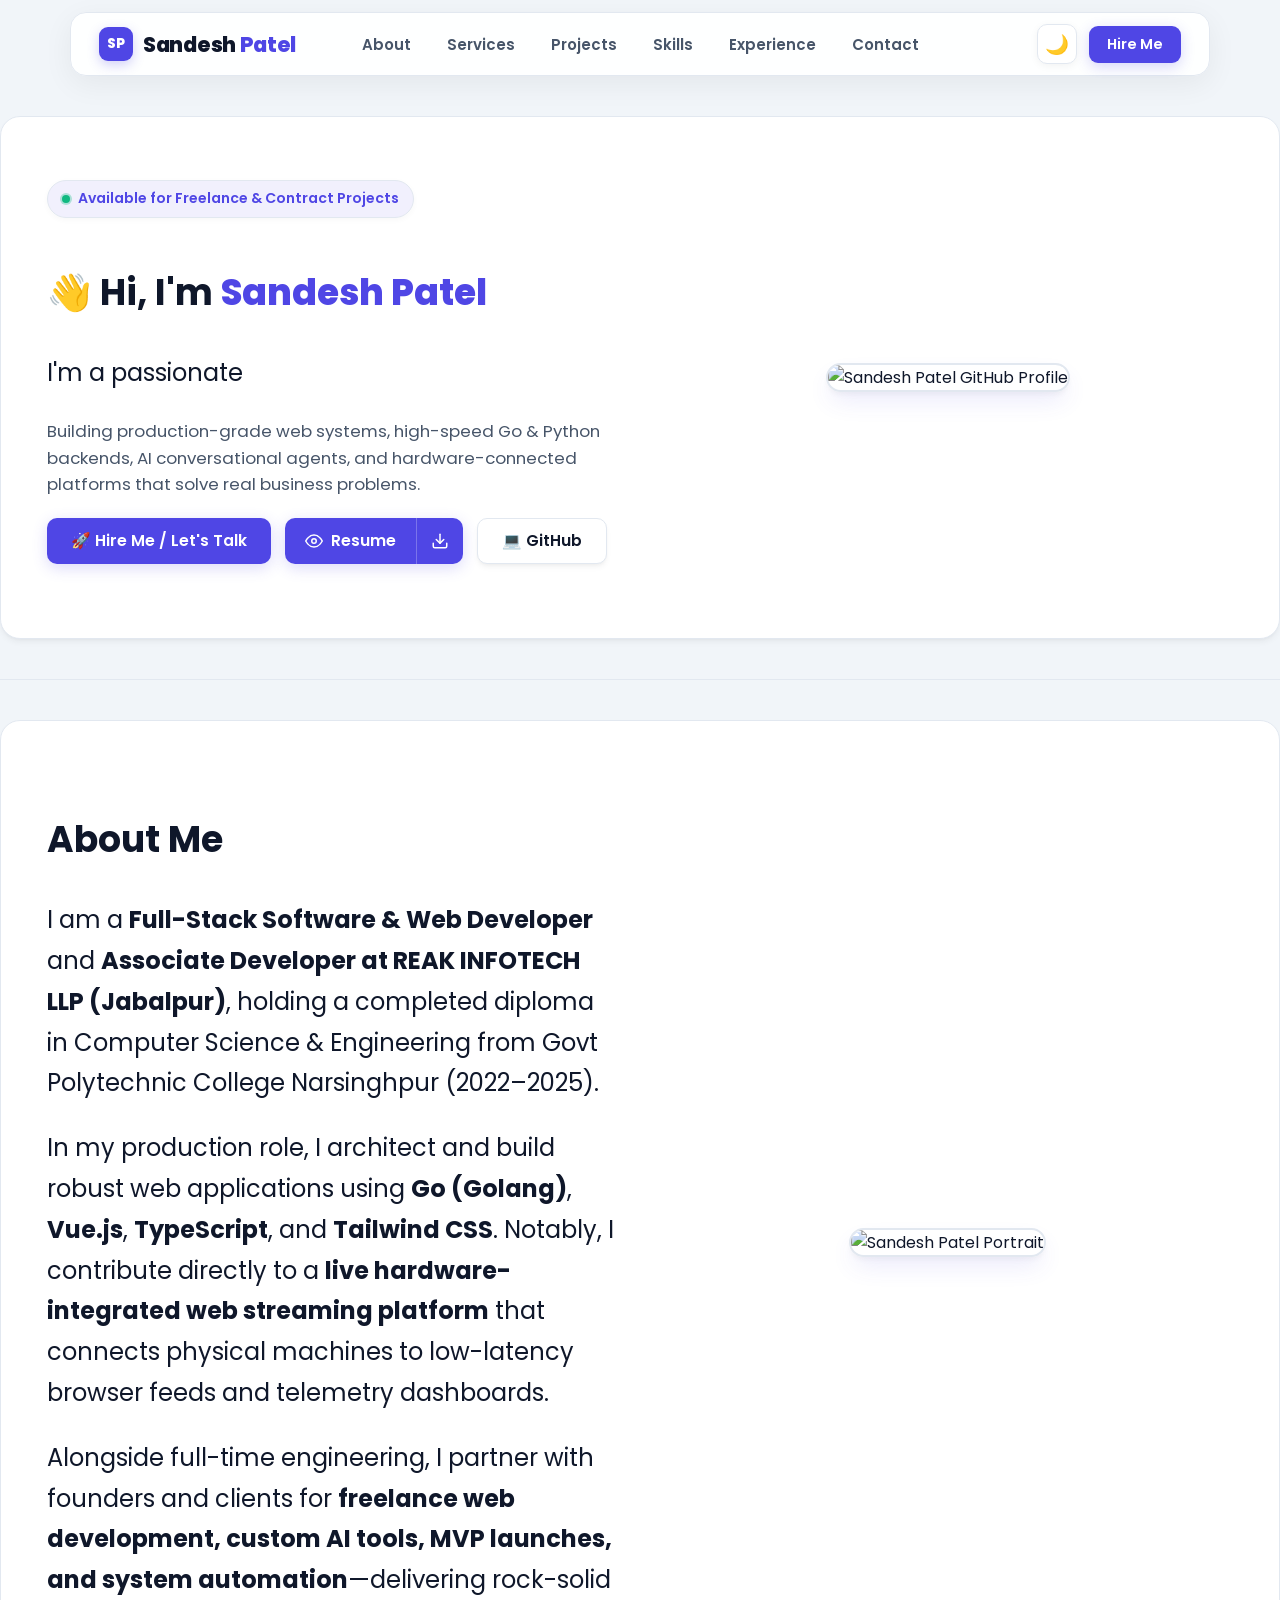
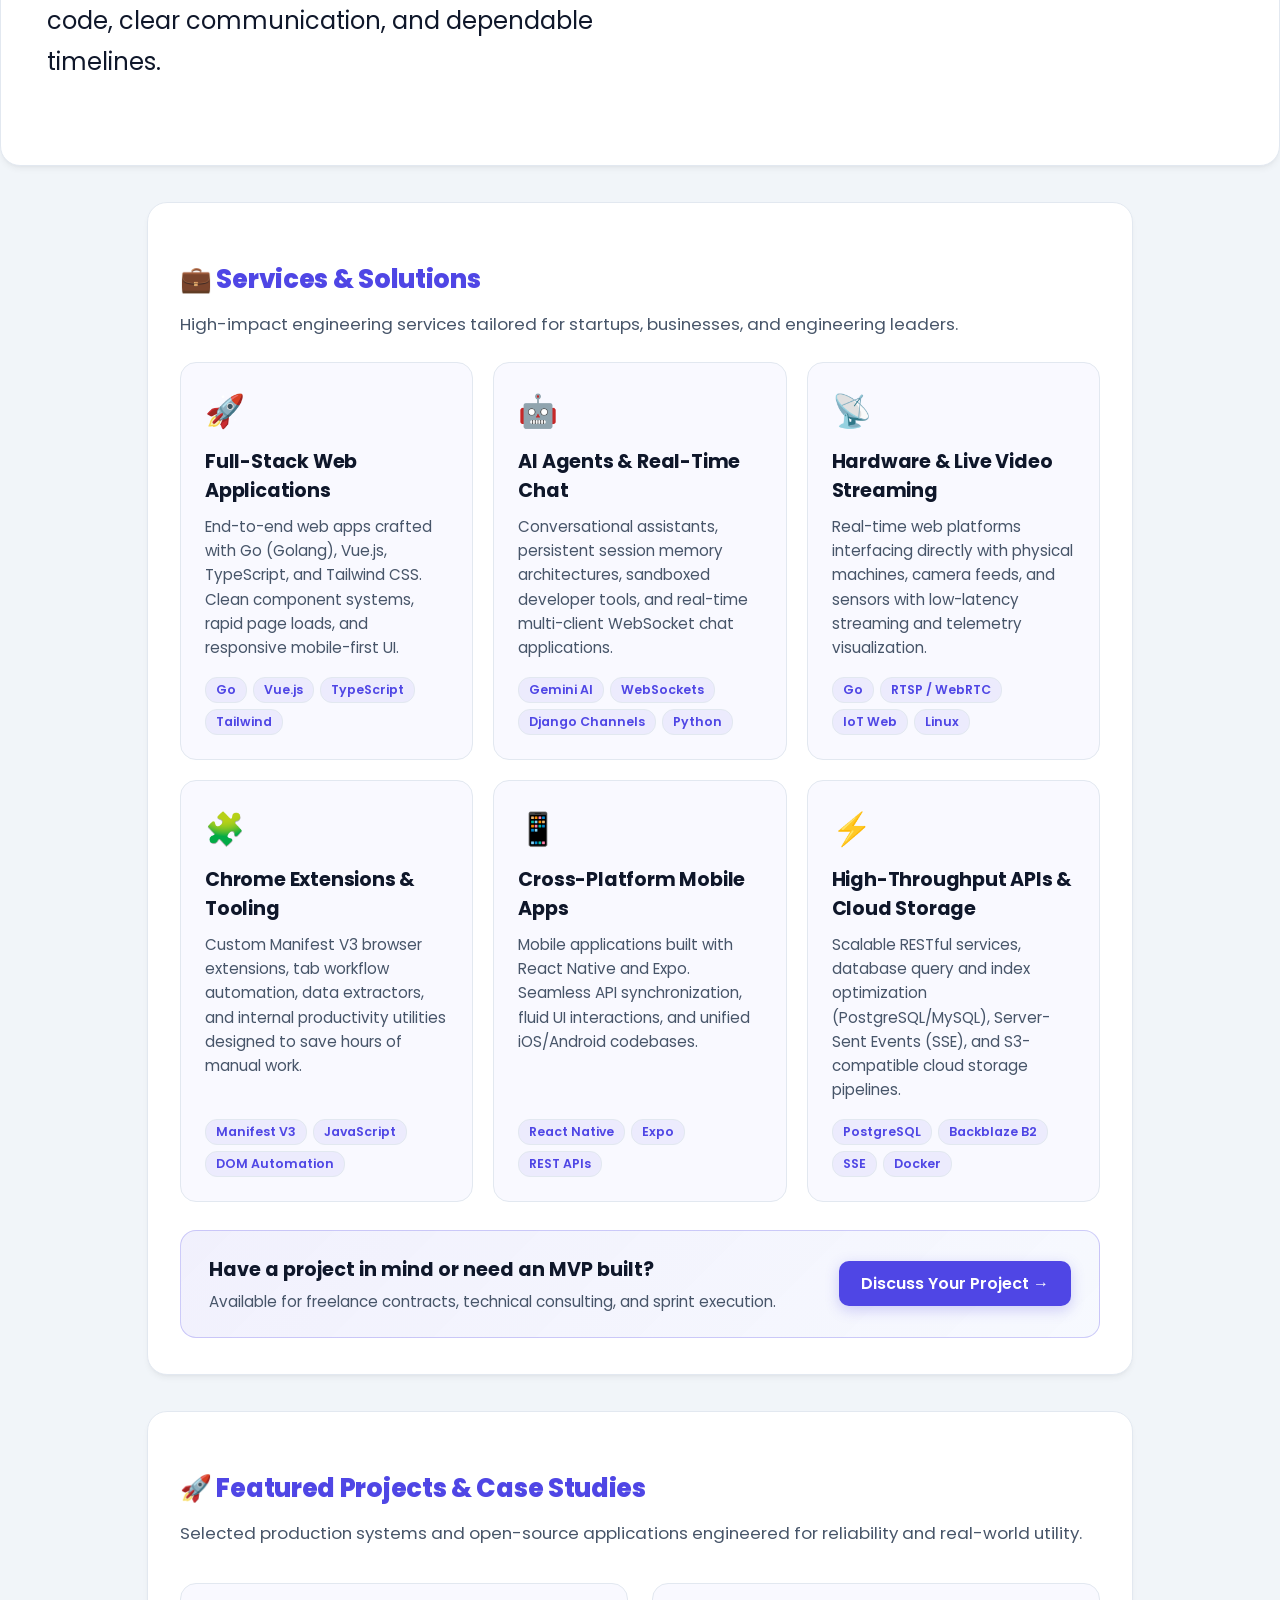
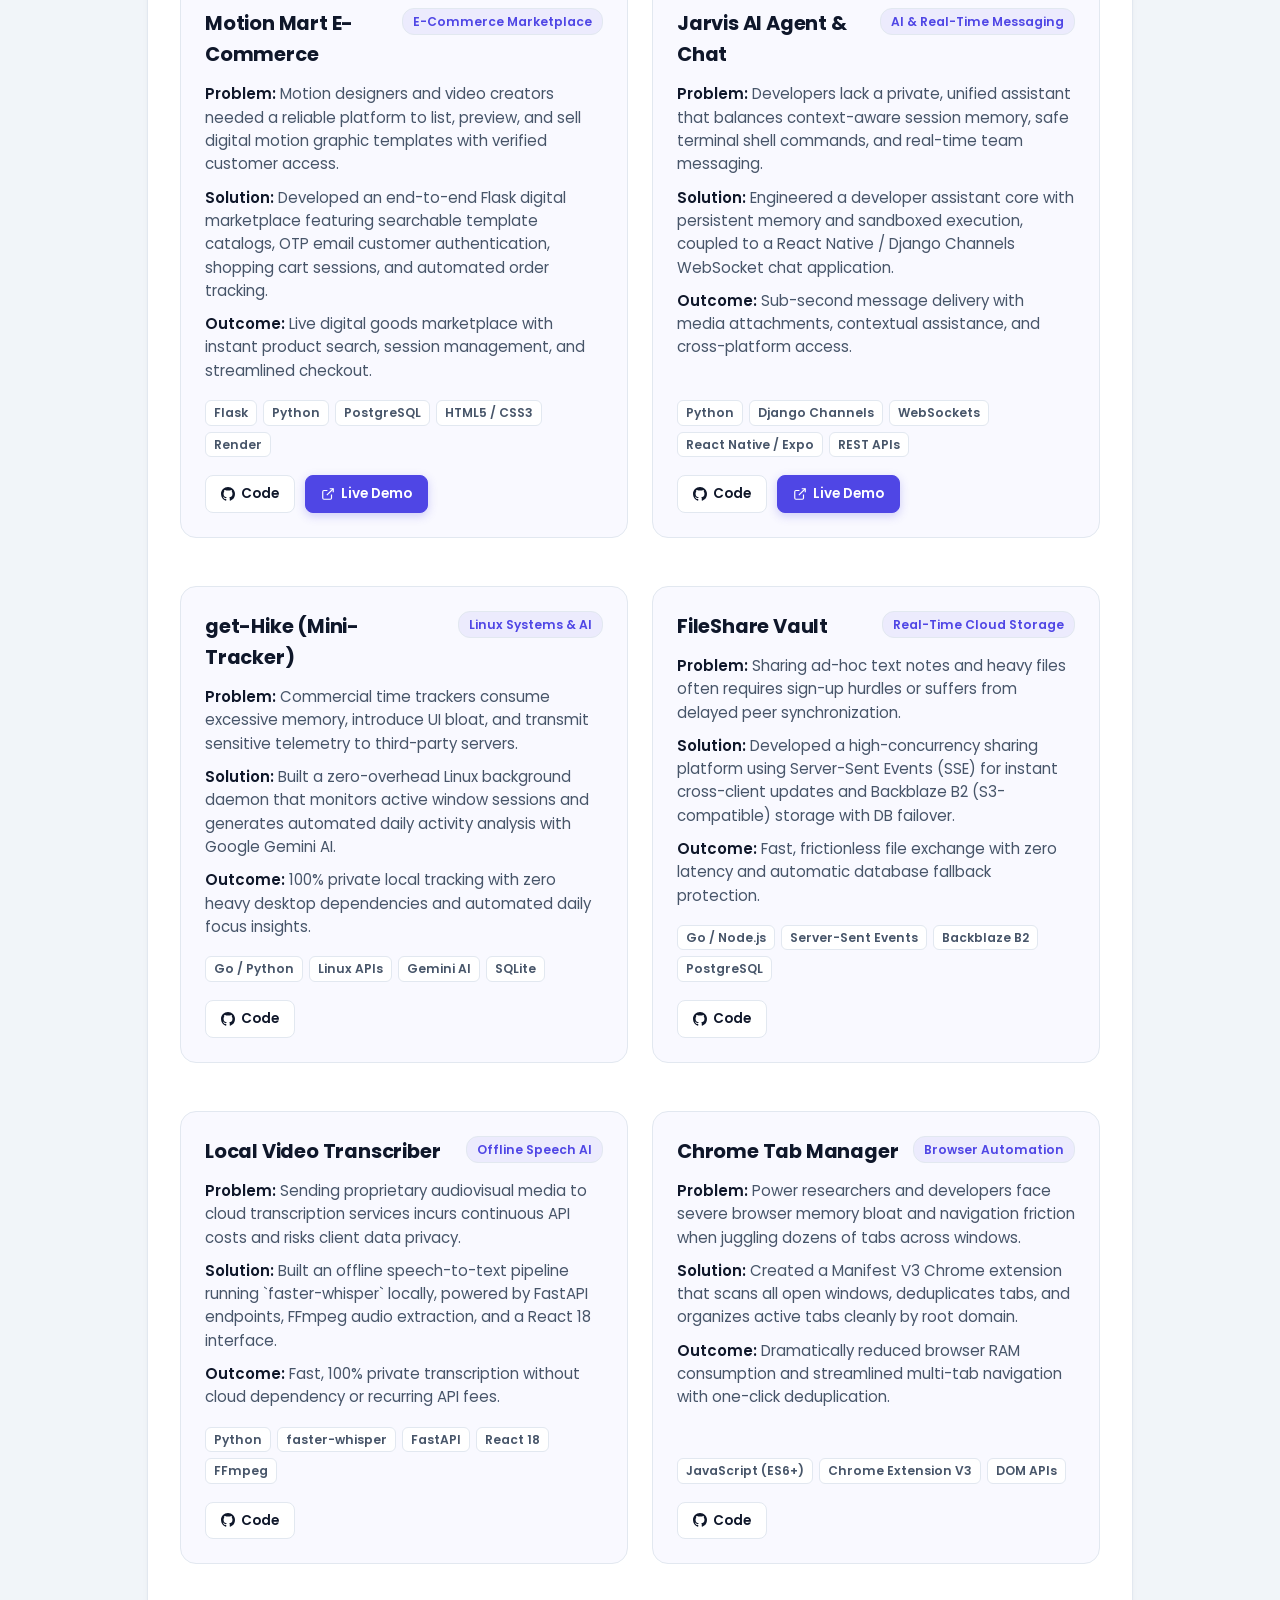
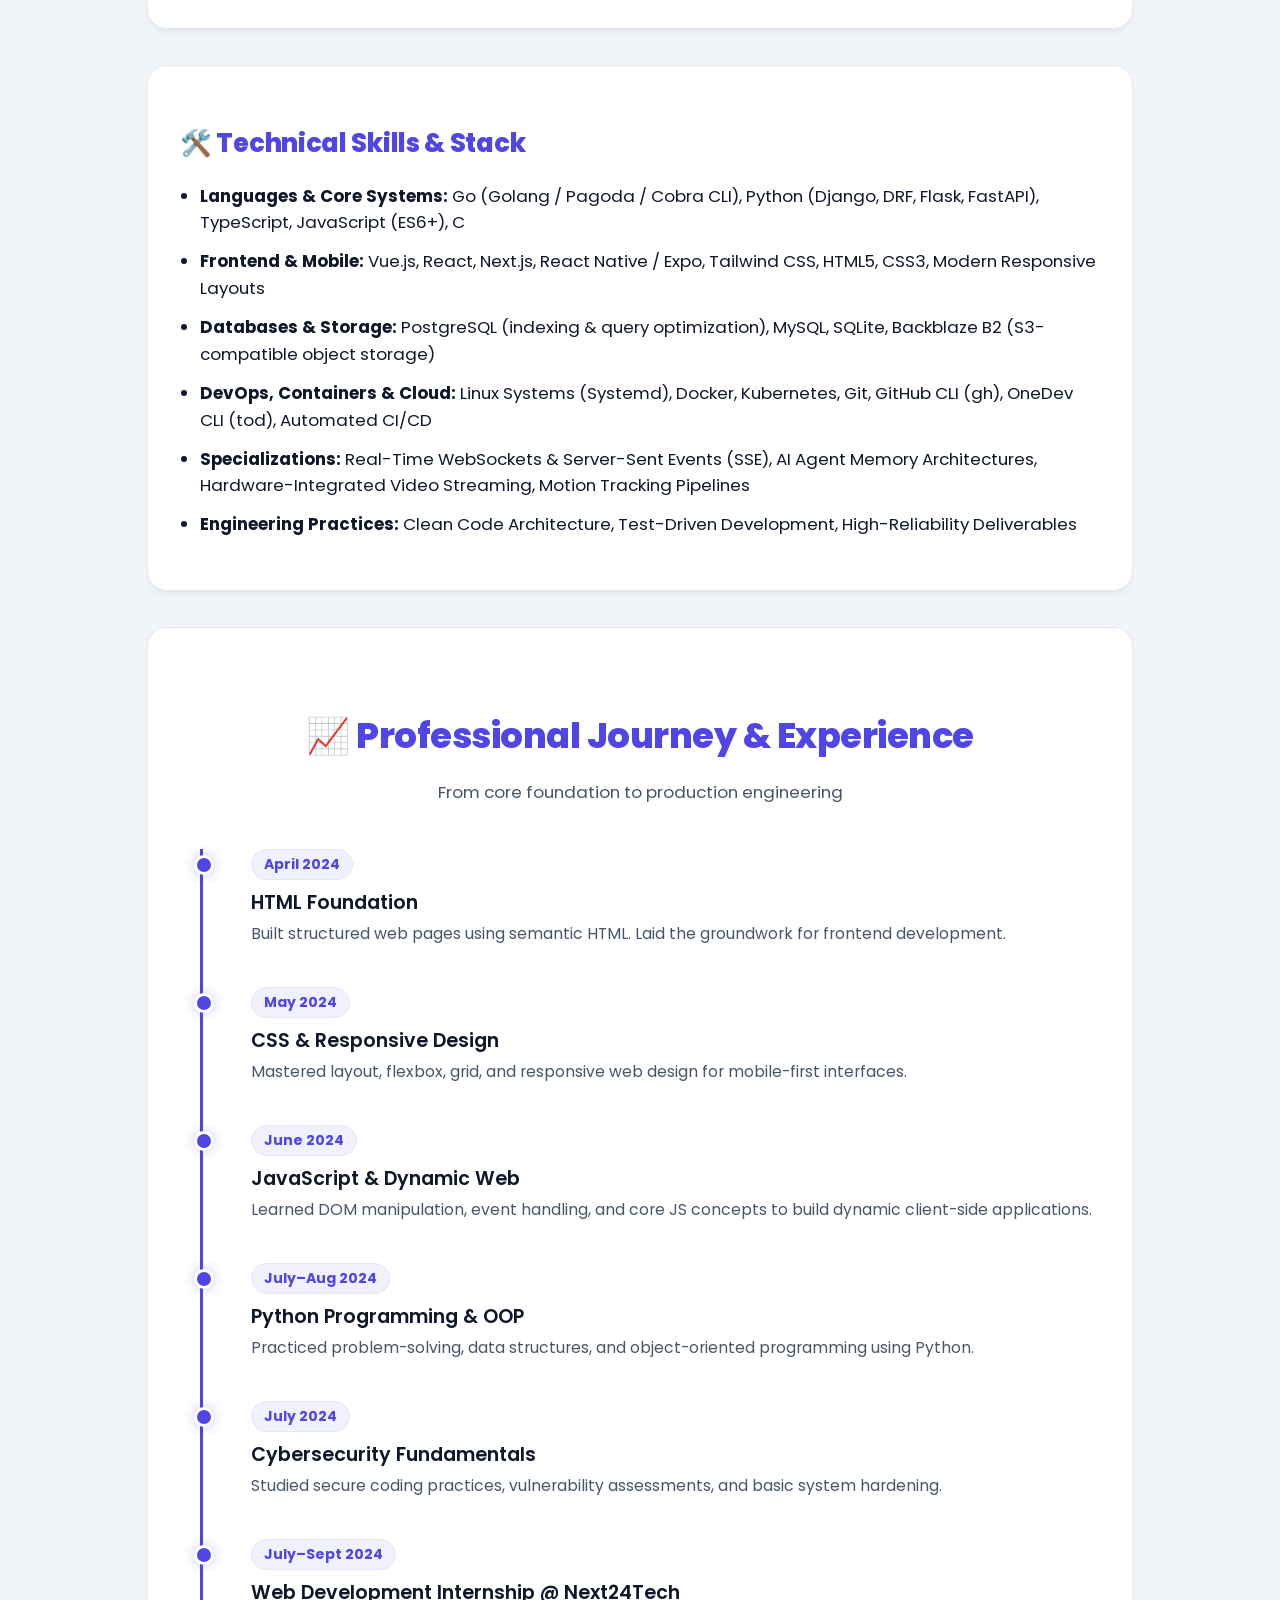
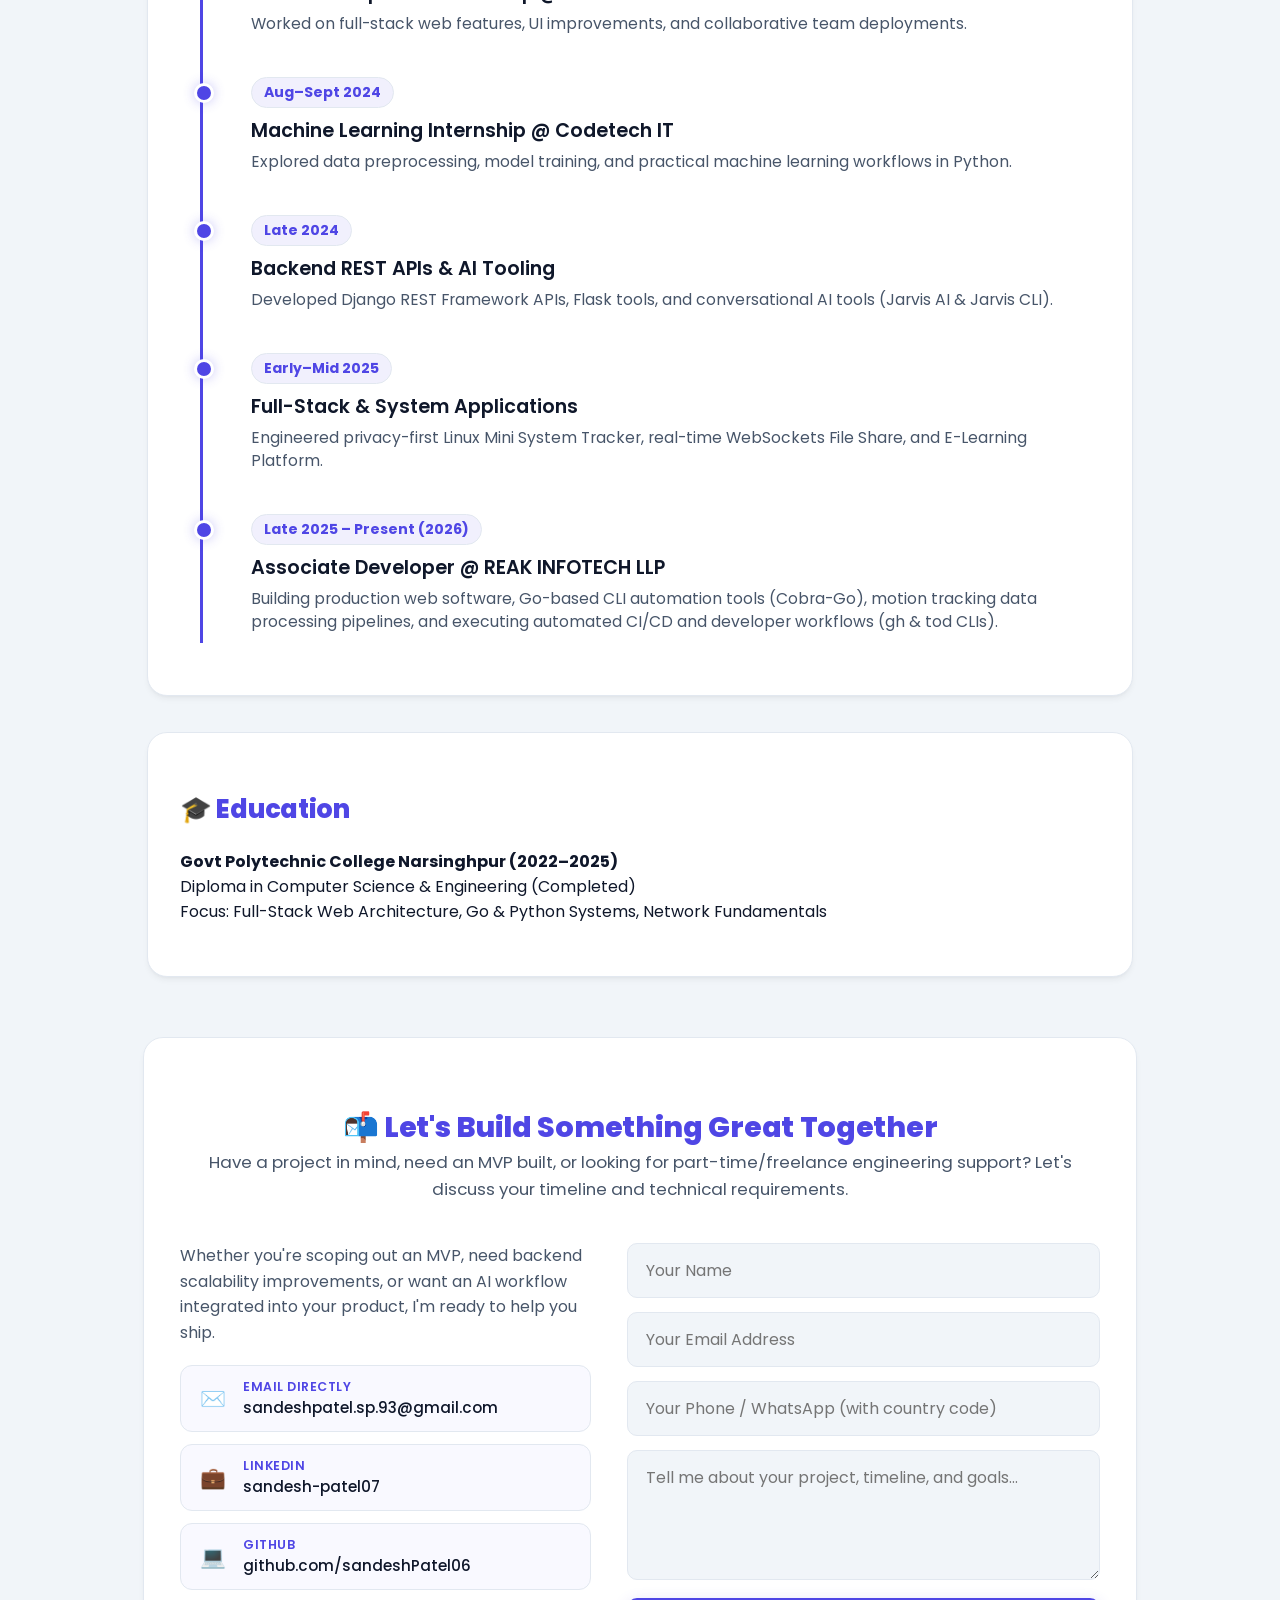
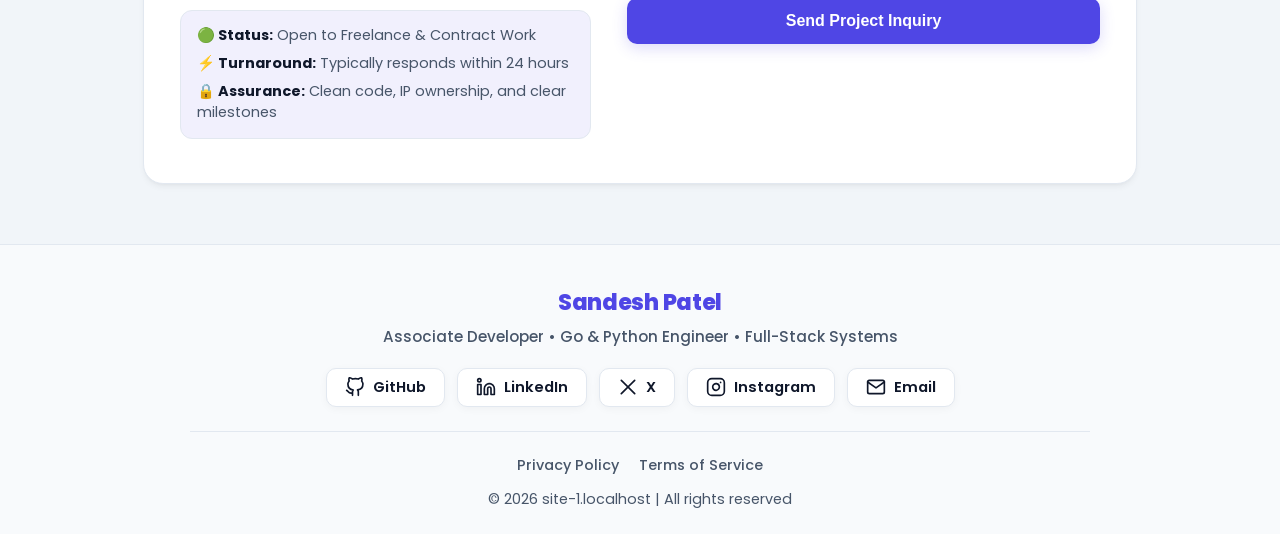
==== commit 16cfc76d: "feat(portfolio): elevate freelance offerings, add services section, enhance case study project cards" ====
--- a/index.html
+++ b/index.html
@@ -5,21 +5,21 @@
   <meta charset="UTF-8" />
   <meta name="viewport" content="width=device-width, initial-scale=1.0" />
   <meta name="description"
-    content="Portfolio of Sandesh Patel – Web Developer, Cybersecurity Enthusiast, and Python Programmer.">
-  <meta name="keywords" content="Sandesh Patel, Portfolio, Web Developer, Cybersecurity, HTML, CSS, JavaScript, Python">
+    content="Portfolio & Freelance Services of Sandesh Patel – Full-Stack Web Developer, Go & Python Engineer, and Systems Developer. Delivering production web apps, AI agents, and streaming platforms. Open to freelance projects and contracts.">
+  <meta name="keywords" content="Sandesh Patel, Portfolio, Full Stack Developer, Go Developer, Golang, Python, Vue.js, TypeScript, Tailwind CSS, Freelance Web Developer, AI Agents, Hardware Streaming, Jabalpur">
   <meta name="author" content="Sandesh Patel">
-  <meta property="og:title" content="Sandesh Patel Portfolio">
-  <meta property="og:description" content="Explore my projects, skills, and experience as a passionate developer.">
+  <meta property="og:title" content="Sandesh Patel | Full-Stack Developer & Freelance Software Engineer">
+  <meta property="og:description" content="Explore production web applications, AI agents, hardware-integrated streaming systems, and freelance engineering services by Sandesh Patel.">
   <meta property="og:image" content="img/sandesh_github.webp">
-  <meta property="og:url" content="https://sandeshpatel06.github.io/portfolio">
+  <meta property="og:url" content="https://sandeshpatel06.github.io/portfolio/">
   <meta name="twitter:card" content="summary_large_image">
   <link rel="icon" href="img/favicon.png" type="image/png" />
   <link rel="apple-touch-icon" href="img/favicon.png" />
 
   <link rel="preconnect" href="https://fonts.googleapis.com">
   <link rel="preconnect" href="https://fonts.gstatic.com" crossorigin>
-  <link href="https://fonts.googleapis.com/css2?family=Poppins:wght@100;400;600&display=swap" rel="stylesheet">
-  <title>Sandesh Patel | Portfolio</title>
+  <link href="https://fonts.googleapis.com/css2?family=Poppins:wght@100;400;600;700&display=swap" rel="stylesheet">
+  <title>Sandesh Patel | Full-Stack Developer & Software Engineer</title>
   <link rel="canonical" href="https://sandeshpatel06.github.io/portfolio/">
   <link rel="stylesheet" href="all-in-one.css">
   <meta name="google-site-verification" content="nqitHUh908uqMEZdwsWPS-aIUuQuSeO3wPVCeDA7ZlI" />
@@ -33,7 +33,7 @@
         "@type": "Person",
         "@id": "https://sandeshpatel06.github.io/portfolio/#person",
         "name": "Sandesh Patel",
-        "jobTitle": "Full-Stack Web Developer & Cybersecurity Enthusiast",
+        "jobTitle": "Full-Stack Web Developer & Systems Engineer",
         "worksFor": {
           "@type": "Organization",
           "name": "REAK INFOTECH LLP"
@@ -42,15 +42,22 @@
         "image": "https://sandeshpatel06.github.io/portfolio/img/sandesh_github.webp",
         "sameAs": [
           "https://github.com/sandeshPatel06",
-          "https://www.linkedin.com/in/sandesh-patel-b27b95250/"
+          "https://www.linkedin.com/in/sandesh-patel07",
+          "https://x.com/SandeshPat007"
         ],
         "knowsAbout": [
-          "Web Development",
+          "Full-Stack Web Development",
+          "Go (Golang)",
           "Python",
-          "Go (Golang)",
-          "Cybersecurity",
-          "Linux",
-          "Django REST Framework",
+          "Vue.js",
+          "TypeScript",
+          "Tailwind CSS",
+          "AI Agents",
+          "Hardware-Integrated Streaming",
+          "WebSockets",
+          "Linux Systems",
+          "PostgreSQL",
+          "Docker",
           "DevOps"
         ]
       },
@@ -59,7 +66,7 @@
         "@id": "https://sandeshpatel06.github.io/portfolio/#website",
         "url": "https://sandeshpatel06.github.io/portfolio/",
         "name": "Sandesh Patel Portfolio",
-        "description": "Portfolio of Sandesh Patel – Web Developer, Cybersecurity Enthusiast, and Systems Programmer.",
+        "description": "Portfolio and freelance services of Sandesh Patel – Full-Stack Web Developer, Go & Python Engineer, and Systems Developer.",
         "publisher": {
           "@id": "https://sandeshpatel06.github.io/portfolio/#person"
         }
@@ -80,16 +87,17 @@
       <div class="Right">
         <ul>
           <li><a href="#about" class="nav-link">About</a></li>
-          <li><a href="#education" class="nav-link">Education</a></li>
+          <li><a href="#services" class="nav-link">Services</a></li>
+          <li><a href="#projects" class="nav-link">Projects</a></li>
           <li><a href="#skills" class="nav-link">Skills</a></li>
-          <li><a href="#projects" class="nav-link">Projects</a></li>
+          <li><a href="#experience" class="nav-link">Experience</a></li>
           <li><a href="#contact" class="nav-link">Contact</a></li>
         </ul>
       </div>
       <div class="nav-actions">
         <button class="theme-toggle" id="theme-toggle" aria-label="Toggle light/dark theme"
           title="Toggle theme">🌙</button>
-        <a href="#contact" class="nav-cta-btn" title="Contact Sandesh">Get in Touch</a>
+        <a href="#contact" class="nav-cta-btn" title="Contact Sandesh">Hire Me</a>
         <button class="menu-toggle" aria-label="Toggle navigation menu">
           <span class="menu-icon"></span>
         </button>
@@ -100,9 +108,14 @@
   <!-- ===== Hero Section ===== -->
   <section class="hero firstsection">
     <div class="leftsection">
+      <div class="status-badge-hero">
+        <span class="status-dot"></span> Available for Freelance & Contract Projects
+      </div>
       <h1>👋 Hi, I'm <span class="highlight-text">Sandesh Patel</span></h1>
       <p>I'm a passionate <span id="element"></span></p>
+      <p class="hero-subtext">Building production-grade web systems, high-speed Go & Python backends, AI conversational agents, and hardware-connected platforms that solve real business problems.</p>
       <div class="buttons">
+        <a href="#contact" class="btn" title="Hire Sandesh or discuss a project">🚀 Hire Me / Let's Talk</a>
         <div class="btn-group">
           <button id="view-resume-btn" class="btn-group-left" type="button" title="View Resume Preview">
             <svg width="18" height="18" viewBox="0 0 24 24" fill="none" stroke="currentColor" stroke-width="2"
@@ -123,7 +136,7 @@
             </svg>
           </a>
         </div>
-        <a target="_blank" class="btn" href="https://github.com/sandeshPatel06">💻 Visit GitHub</a>
+        <a target="_blank" class="btn btn-secondary" href="https://github.com/sandeshPatel06" title="View GitHub Repositories">💻 GitHub</a>
       </div>
     </div>
     <div class="rightsection">
@@ -137,13 +150,419 @@
   <section id="about" class="firstsection">
     <div class="leftsection">
       <h1>About Me</h1>
-      <p>I am a Full-Stack Web Developer and Associate Developer at REAK INFOTECH LLP, Jabalpur.
-        I completed my diploma in Computer Science & Engineering at Govt Polytechnic College Narsinghpur (2022–2025).
-        Passionate about building production-grade web applications using Go (Golang), Vue.js, and TypeScript,
-        alongside hardware-integrated streaming systems, automated developer CLIs, and secure cloud pipelines.</p>
+      <p>I am a <strong>Full-Stack Software & Web Developer</strong> and <strong>Associate Developer at REAK INFOTECH LLP (Jabalpur)</strong>, holding a completed diploma in Computer Science & Engineering from Govt Polytechnic College Narsinghpur (2022–2025).</p>
+      <p>In my production role, I architect and build robust web applications using <strong>Go (Golang)</strong>, <strong>Vue.js</strong>, <strong>TypeScript</strong>, and <strong>Tailwind CSS</strong>. Notably, I contribute directly to a <strong>live hardware-integrated web streaming platform</strong> that connects physical machines to low-latency browser feeds and telemetry dashboards.</p>
+      <p>Alongside full-time engineering, I partner with founders and clients for <strong>freelance web development, custom AI tools, MVP launches, and system automation</strong>—delivering rock-solid code, clear communication, and dependable timelines.</p>
     </div>
     <div class="rightsection">
       <img src="img/sandesh_github.webp" alt="Sandesh Patel Portrait" />
+    </div>
+  </section>
+
+  <!-- ===== Services / Hire Me Section ===== -->
+  <section id="services" class="services-container">
+    <h2><span class="heading-icon" aria-hidden="true">💼</span> Services & Solutions</h2>
+    <p class="section-intro">High-impact engineering services tailored for startups, businesses, and engineering leaders.</p>
+
+    <div class="services-grid">
+      <div class="service-card">
+        <div class="service-icon">🚀</div>
+        <h3>Full-Stack Web Applications</h3>
+        <p>End-to-end web apps crafted with Go (Golang), Vue.js, TypeScript, and Tailwind CSS. Clean component systems, rapid page loads, and responsive mobile-first UI.</p>
+        <div class="service-tags">
+          <span>Go</span><span>Vue.js</span><span>TypeScript</span><span>Tailwind</span>
+        </div>
+      </div>
+
+      <div class="service-card">
+        <div class="service-icon">🤖</div>
+        <h3>AI Agents & Real-Time Chat</h3>
+        <p>Conversational assistants, persistent session memory architectures, sandboxed developer tools, and real-time multi-client WebSocket chat applications.</p>
+        <div class="service-tags">
+          <span>Gemini AI</span><span>WebSockets</span><span>Django Channels</span><span>Python</span>
+        </div>
+      </div>
+
+      <div class="service-card">
+        <div class="service-icon">📡</div>
+        <h3>Hardware & Live Video Streaming</h3>
+        <p>Real-time web platforms interfacing directly with physical machines, camera feeds, and sensors with low-latency streaming and telemetry visualization.</p>
+        <div class="service-tags">
+          <span>Go</span><span>RTSP / WebRTC</span><span>IoT Web</span><span>Linux</span>
+        </div>
+      </div>
+
+      <div class="service-card">
+        <div class="service-icon">🧩</div>
+        <h3>Chrome Extensions & Tooling</h3>
+        <p>Custom Manifest V3 browser extensions, tab workflow automation, data extractors, and internal productivity utilities designed to save hours of manual work.</p>
+        <div class="service-tags">
+          <span>Manifest V3</span><span>JavaScript</span><span>DOM Automation</span>
+        </div>
+      </div>
+
+      <div class="service-card">
+        <div class="service-icon">📱</div>
+        <h3>Cross-Platform Mobile Apps</h3>
+        <p>Mobile applications built with React Native and Expo. Seamless API synchronization, fluid UI interactions, and unified iOS/Android codebases.</p>
+        <div class="service-tags">
+          <span>React Native</span><span>Expo</span><span>REST APIs</span>
+        </div>
+      </div>
+
+      <div class="service-card">
+        <div class="service-icon">⚡</div>
+        <h3>High-Throughput APIs & Cloud Storage</h3>
+        <p>Scalable RESTful services, database query and index optimization (PostgreSQL/MySQL), Server-Sent Events (SSE), and S3-compatible cloud storage pipelines.</p>
+        <div class="service-tags">
+          <span>PostgreSQL</span><span>Backblaze B2</span><span>SSE</span><span>Docker</span>
+        </div>
+      </div>
+    </div>
+
+    <div class="hire-cta-banner">
+      <div class="hire-cta-content">
+        <h3>Have a project in mind or need an MVP built?</h3>
+        <p>Available for freelance contracts, technical consulting, and sprint execution.</p>
+      </div>
+      <a href="#contact" class="btn-hire">Discuss Your Project →</a>
+    </div>
+  </section>
+
+  <!-- ===== Featured Projects ===== -->
+  <section id="projects" class="services-container">
+    <h2><span class="heading-icon" aria-hidden="true">🚀</span> Featured Projects & Case Studies</h2>
+    <p class="section-intro">Selected production systems and open-source applications engineered for reliability and real-world utility.</p>
+
+    <ul class="project-list">
+      <!-- 1. Motion Mart -->
+      <li class="project-item">
+        <div class="project-header-row">
+          <div class="project-title">Motion Mart E-Commerce</div>
+          <span class="project-cat-badge">E-Commerce Marketplace</span>
+        </div>
+        <div class="case-study-details">
+          <div class="case-row">
+            <strong>Problem:</strong> Motion designers and video creators needed a reliable platform to list, preview, and sell digital motion graphic templates with verified customer access.
+          </div>
+          <div class="case-row">
+            <strong>Solution:</strong> Developed an end-to-end Flask digital marketplace featuring searchable template catalogs, OTP email customer authentication, shopping cart sessions, and automated order tracking.
+          </div>
+          <div class="case-row">
+            <strong>Outcome:</strong> Live digital goods marketplace with instant product search, session management, and streamlined checkout.
+          </div>
+        </div>
+        <div class="project-tech-tags">
+          <span class="tech-tag">Flask</span>
+          <span class="tech-tag">Python</span>
+          <span class="tech-tag">PostgreSQL</span>
+          <span class="tech-tag">HTML5 / CSS3</span>
+          <span class="tech-tag">Render</span>
+        </div>
+        <div class="project-links">
+          <a href="https://github.com/sandeshPatel06/motion-mart-ecommerce" target="_blank" rel="noopener noreferrer"
+            class="project-link github-link">
+            <svg width="14" height="14" viewBox="0 0 24 24" fill="currentColor">
+              <path
+                d="M12 0C5.37 0 0 5.37 0 12c0 5.31 3.435 9.795 8.205 11.385.6.105.825-.255.825-.57 0-.285-.015-1.23-.015-2.235-3.015.555-3.795-.735-4.035-1.41-.135-.345-.72-1.41-1.23-1.695-.42-.225-1.02-.78-.015-.795.945-.015 1.62.87 1.845 1.23 1.08 1.815 2.805 1.305 3.495.99.105-.78.42-1.305.765-1.605-2.67-.3-5.46-1.335-5.46-5.925 0-1.305.465-2.385 1.23-3.225-.12-.3-.54-1.53.12-3.18 0 0 1.005-.315 3.3 1.23.96-.27 1.98-.405 3-.405s2.04.135 3 .405c2.295-1.56 3.3-1.23 3.3-1.23.66 1.65.24 2.88.12 3.18.765.84 1.23 1.905 1.23 3.225 0 4.605-2.805 5.625-5.475 5.925.435.375.81 1.095.81 2.22 0 1.605-.015 2.895-.015 3.3 0 .315.225.69.825.57A12.02 12.02 0 0024 12c0-6.63-5.37-12-12-12z" />
+            </svg> Code
+          </a>
+          <a href="https://motion-mart-ecommerce.onrender.com" target="_blank" rel="noopener noreferrer"
+            class="project-link live-link">
+            <svg width="14" height="14" viewBox="0 0 24 24" fill="none" stroke="currentColor" stroke-width="2">
+              <path d="M18 13v6a2 2 0 0 1-2 2H5a2 2 0 0 1-2-2V8a2 2 0 0 1 2-2h6"></path>
+              <polyline points="15 3 21 3 21 9"></polyline>
+              <line x1="10" y1="14" x2="21" y2="3"></line>
+            </svg> Live Demo
+          </a>
+        </div>
+      </li>
+
+      <!-- 2. Jarvis AI Agent & Chat -->
+      <li class="project-item">
+        <div class="project-header-row">
+          <div class="project-title">Jarvis AI Agent & Chat</div>
+          <span class="project-cat-badge">AI & Real-Time Messaging</span>
+        </div>
+        <div class="case-study-details">
+          <div class="case-row">
+            <strong>Problem:</strong> Developers lack a private, unified assistant that balances context-aware session memory, safe terminal shell commands, and real-time team messaging.
+          </div>
+          <div class="case-row">
+            <strong>Solution:</strong> Engineered a developer assistant core with persistent memory and sandboxed execution, coupled to a React Native / Django Channels WebSocket chat application.
+          </div>
+          <div class="case-row">
+            <strong>Outcome:</strong> Sub-second message delivery with media attachments, contextual assistance, and cross-platform access.
+          </div>
+        </div>
+        <div class="project-tech-tags">
+          <span class="tech-tag">Python</span>
+          <span class="tech-tag">Django Channels</span>
+          <span class="tech-tag">WebSockets</span>
+          <span class="tech-tag">React Native / Expo</span>
+          <span class="tech-tag">REST APIs</span>
+        </div>
+        <div class="project-links">
+          <a href="https://github.com/sandeshPatel06/jarvis-ai" target="_blank" rel="noopener noreferrer"
+            class="project-link github-link">
+            <svg width="14" height="14" viewBox="0 0 24 24" fill="currentColor">
+              <path
+                d="M12 0C5.37 0 0 5.37 0 12c0 5.31 3.435 9.795 8.205 11.385.6.105.825-.255.825-.57 0-.285-.015-1.23-.015-2.235-3.015.555-3.795-.735-4.035-1.41-.135-.345-.72-1.41-1.23-1.695-.42-.225-1.02-.78-.015-.795.945-.015 1.62.87 1.845 1.23 1.08 1.815 2.805 1.305 3.495.99.105-.78.42-1.305.765-1.605-2.67-.3-5.46-1.335-5.46-5.925 0-1.305.465-2.385 1.23-3.225-.12-.3-.54-1.53.12-3.18 0 0 1.005-.315 3.3 1.23.96-.27 1.98-.405 3-.405s2.04.135 3 .405c2.295-1.56 3.3-1.23 3.3-1.23.66 1.65.24 2.88.12 3.18.765.84 1.23 1.905 1.23 3.225 0 4.605-2.805 5.625-5.475 5.925.435.375.81 1.095.81 2.22 0 1.605-.015 2.895-.015 3.3 0 .315.225.69.825.57A12.02 12.02 0 0024 12c0-6.63-5.37-12-12-12z" />
+            </svg> Code
+          </a>
+          <a href="https://jarvis-chat-0.vercel.app" target="_blank" rel="noopener noreferrer"
+            class="project-link live-link">
+            <svg width="14" height="14" viewBox="0 0 24 24" fill="none" stroke="currentColor" stroke-width="2">
+              <path d="M18 13v6a2 2 0 0 1-2 2H5a2 2 0 0 1-2-2V8a2 2 0 0 1 2-2h6"></path>
+              <polyline points="15 3 21 3 21 9"></polyline>
+              <line x1="10" y1="14" x2="21" y2="3"></line>
+            </svg> Live Demo
+          </a>
+        </div>
+      </li>
+
+      <!-- 3. get-Hike Mini-Tracker -->
+      <li class="project-item">
+        <div class="project-header-row">
+          <div class="project-title">get-Hike (Mini-Tracker)</div>
+          <span class="project-cat-badge">Linux Systems & AI</span>
+        </div>
+        <div class="case-study-details">
+          <div class="case-row">
+            <strong>Problem:</strong> Commercial time trackers consume excessive memory, introduce UI bloat, and transmit sensitive telemetry to third-party servers.
+          </div>
+          <div class="case-row">
+            <strong>Solution:</strong> Built a zero-overhead Linux background daemon that monitors active window sessions and generates automated daily activity analysis with Google Gemini AI.
+          </div>
+          <div class="case-row">
+            <strong>Outcome:</strong> 100% private local tracking with zero heavy desktop dependencies and automated daily focus insights.
+          </div>
+        </div>
+        <div class="project-tech-tags">
+          <span class="tech-tag">Go / Python</span>
+          <span class="tech-tag">Linux APIs</span>
+          <span class="tech-tag">Gemini AI</span>
+          <span class="tech-tag">SQLite</span>
+        </div>
+        <div class="project-links">
+          <a href="https://github.com/sandeshPatel06/mini-tracker" target="_blank" rel="noopener noreferrer"
+            class="project-link github-link">
+            <svg width="14" height="14" viewBox="0 0 24 24" fill="currentColor">
+              <path
+                d="M12 0C5.37 0 0 5.37 0 12c0 5.31 3.435 9.795 8.205 11.385.6.105.825-.255.825-.57 0-.285-.015-1.23-.015-2.235-3.015.555-3.795-.735-4.035-1.41-.135-.345-.72-1.41-1.23-1.695-.42-.225-1.02-.78-.015-.795.945-.015 1.62.87 1.845 1.23 1.08 1.815 2.805 1.305 3.495.99.105-.78.42-1.305.765-1.605-2.67-.3-5.46-1.335-5.46-5.925 0-1.305.465-2.385 1.23-3.225-.12-.3-.54-1.53.12-3.18 0 0 1.005-.315 3.3 1.23.96-.27 1.98-.405 3-.405s2.04.135 3 .405c2.295-1.56 3.3-1.23 3.3-1.23.66 1.65.24 2.88.12 3.18.765.84 1.23 1.905 1.23 3.225 0 4.605-2.805 5.625-5.475 5.925.435.375.81 1.095.81 2.22 0 1.605-.015 2.895-.015 3.3 0 .315.225.69.825.57A12.02 12.02 0 0024 12c0-6.63-5.37-12-12-12z" />
+            </svg> Code
+          </a>
+        </div>
+      </li>
+
+      <!-- 4. FileShare Vault -->
+      <li class="project-item">
+        <div class="project-header-row">
+          <div class="project-title">FileShare Vault</div>
+          <span class="project-cat-badge">Real-Time Cloud Storage</span>
+        </div>
+        <div class="case-study-details">
+          <div class="case-row">
+            <strong>Problem:</strong> Sharing ad-hoc text notes and heavy files often requires sign-up hurdles or suffers from delayed peer synchronization.
+          </div>
+          <div class="case-row">
+            <strong>Solution:</strong> Developed a high-concurrency sharing platform using Server-Sent Events (SSE) for instant cross-client updates and Backblaze B2 (S3-compatible) storage with DB failover.
+          </div>
+          <div class="case-row">
+            <strong>Outcome:</strong> Fast, frictionless file exchange with zero latency and automatic database fallback protection.
+          </div>
+        </div>
+        <div class="project-tech-tags">
+          <span class="tech-tag">Go / Node.js</span>
+          <span class="tech-tag">Server-Sent Events</span>
+          <span class="tech-tag">Backblaze B2</span>
+          <span class="tech-tag">PostgreSQL</span>
+        </div>
+        <div class="project-links">
+          <a href="https://github.com/sandeshPatel06/fileshare" target="_blank" rel="noopener noreferrer"
+            class="project-link github-link">
+            <svg width="14" height="14" viewBox="0 0 24 24" fill="currentColor">
+              <path
+                d="M12 0C5.37 0 0 5.37 0 12c0 5.31 3.435 9.795 8.205 11.385.6.105.825-.255.825-.57 0-.285-.015-1.23-.015-2.235-3.015.555-3.795-.735-4.035-1.41-.135-.345-.72-1.41-1.23-1.695-.42-.225-1.02-.78-.015-.795.945-.015 1.62.87 1.845 1.23 1.08 1.815 2.805 1.305 3.495.99.105-.78.42-1.305.765-1.605-2.67-.3-5.46-1.335-5.46-5.925 0-1.305.465-2.385 1.23-3.225-.12-.3-.54-1.53.12-3.18 0 0 1.005-.315 3.3 1.23.96-.27 1.98-.405 3-.405s2.04.135 3 .405c2.295-1.56 3.3-1.23 3.3-1.23.66 1.65.24 2.88.12 3.18.765.84 1.23 1.905 1.23 3.225 0 4.605-2.805 5.625-5.475 5.925.435.375.81 1.095.81 2.22 0 1.605-.015 2.895-.015 3.3 0 .315.225.69.825.57A12.02 12.02 0 0024 12c0-6.63-5.37-12-12-12z" />
+            </svg> Code
+          </a>
+        </div>
+      </li>
+
+      <!-- 5. Local Video Transcriber -->
+      <li class="project-item">
+        <div class="project-header-row">
+          <div class="project-title">Local Video Transcriber</div>
+          <span class="project-cat-badge">Offline Speech AI</span>
+        </div>
+        <div class="case-study-details">
+          <div class="case-row">
+            <strong>Problem:</strong> Sending proprietary audiovisual media to cloud transcription services incurs continuous API costs and risks client data privacy.
+          </div>
+          <div class="case-row">
+            <strong>Solution:</strong> Built an offline speech-to-text pipeline running `faster-whisper` locally, powered by FastAPI endpoints, FFmpeg audio extraction, and a React 18 interface.
+          </div>
+          <div class="case-row">
+            <strong>Outcome:</strong> Fast, 100% private transcription without cloud dependency or recurring API fees.
+          </div>
+        </div>
+        <div class="project-tech-tags">
+          <span class="tech-tag">Python</span>
+          <span class="tech-tag">faster-whisper</span>
+          <span class="tech-tag">FastAPI</span>
+          <span class="tech-tag">React 18</span>
+          <span class="tech-tag">FFmpeg</span>
+        </div>
+        <div class="project-links">
+          <a href="https://github.com/sandeshPatel06/link_video" target="_blank" rel="noopener noreferrer"
+            class="project-link github-link">
+            <svg width="14" height="14" viewBox="0 0 24 24" fill="currentColor">
+              <path
+                d="M12 0C5.37 0 0 5.37 0 12c0 5.31 3.435 9.795 8.205 11.385.6.105.825-.255.825-.57 0-.285-.015-1.23-.015-2.235-3.015.555-3.795-.735-4.035-1.41-.135-.345-.72-1.41-1.23-1.695-.42-.225-1.02-.78-.015-.795.945-.015 1.62.87 1.845 1.23 1.08 1.815 2.805 1.305 3.495.99.105-.78.42-1.305.765-1.605-2.67-.3-5.46-1.335-5.46-5.925 0-1.305.465-2.385 1.23-3.225-.12-.3-.54-1.53.12-3.18 0 0 1.005-.315 3.3 1.23.96-.27 1.98-.405 3-.405s2.04.135 3 .405c2.295-1.56 3.3-1.23 3.3-1.23.66 1.65.24 2.88.12 3.18.765.84 1.23 1.905 1.23 3.225 0 4.605-2.805 5.625-5.475 5.925.435.375.81 1.095.81 2.22 0 1.605-.015 2.895-.015 3.3 0 .315.225.69.825.57A12.02 12.02 0 0024 12c0-6.63-5.37-12-12-12z" />
+            </svg> Code
+          </a>
+        </div>
+      </li>
+
+      <!-- 6. Chrome Tab Manager -->
+      <li class="project-item">
+        <div class="project-header-row">
+          <div class="project-title">Chrome Tab Manager</div>
+          <span class="project-cat-badge">Browser Automation</span>
+        </div>
+        <div class="case-study-details">
+          <div class="case-row">
+            <strong>Problem:</strong> Power researchers and developers face severe browser memory bloat and navigation friction when juggling dozens of tabs across windows.
+          </div>
+          <div class="case-row">
+            <strong>Solution:</strong> Created a Manifest V3 Chrome extension that scans all open windows, deduplicates tabs, and organizes active tabs cleanly by root domain.
+          </div>
+          <div class="case-row">
+            <strong>Outcome:</strong> Dramatically reduced browser RAM consumption and streamlined multi-tab navigation with one-click deduplication.
+          </div>
+        </div>
+        <div class="project-tech-tags">
+          <span class="tech-tag">JavaScript (ES6+)</span>
+          <span class="tech-tag">Chrome Extension V3</span>
+          <span class="tech-tag">DOM APIs</span>
+        </div>
+        <div class="project-links">
+          <a href="https://github.com/sandeshPatel06/chrome-tab-manager" target="_blank" rel="noopener noreferrer"
+            class="project-link github-link">
+            <svg width="14" height="14" viewBox="0 0 24 24" fill="currentColor">
+              <path
+                d="M12 0C5.37 0 0 5.37 0 12c0 5.31 3.435 9.795 8.205 11.385.6.105.825-.255.825-.57 0-.285-.015-1.23-.015-2.235-3.015.555-3.795-.735-4.035-1.41-.135-.345-.72-1.41-1.23-1.695-.42-.225-1.02-.78-.015-.795.945-.015 1.62.87 1.845 1.23 1.08 1.815 2.805 1.305 3.495.99.105-.78.42-1.305.765-1.605-2.67-.3-5.46-1.335-5.46-5.925 0-1.305.465-2.385 1.23-3.225-.12-.3-.54-1.53.12-3.18 0 0 1.005-.315 3.3 1.23.96-.27 1.98-.405 3-.405s2.04.135 3 .405c2.295-1.56 3.3-1.23 3.3-1.23.66 1.65.24 2.88.12 3.18.765.84 1.23 1.905 1.23 3.225 0 4.605-2.805 5.625-5.475 5.925.435.375.81 1.095.81 2.22 0 1.605-.015 2.895-.015 3.3 0 .315.225.69.825.57A12.02 12.02 0 0024 12c0-6.63-5.37-12-12-12z" />
+            </svg> Code
+          </a>
+        </div>
+      </li>
+    </ul>
+  </section>
+
+  <!-- ===== Skills ===== -->
+  <section id="skills" class="services-container">
+    <h2><span class="heading-icon" aria-hidden="true">🛠️</span> Technical Skills & Stack</h2>
+    <ul>
+      <li><strong>Languages & Core Systems:</strong> Go (Golang / Pagoda / Cobra CLI), Python (Django, DRF, Flask, FastAPI), TypeScript, JavaScript (ES6+), C</li>
+      <li><strong>Frontend & Mobile:</strong> Vue.js, React, Next.js, React Native / Expo, Tailwind CSS, HTML5, CSS3, Modern Responsive Layouts</li>
+      <li><strong>Databases & Storage:</strong> PostgreSQL (indexing & query optimization), MySQL, SQLite, Backblaze B2 (S3-compatible object storage)</li>
+      <li><strong>DevOps, Containers & Cloud:</strong> Linux Systems (Systemd), Docker, Kubernetes, Git, GitHub CLI (gh), OneDev CLI (tod), Automated CI/CD</li>
+      <li><strong>Specializations:</strong> Real-Time WebSockets & Server-Sent Events (SSE), AI Agent Memory Architectures, Hardware-Integrated Video Streaming, Motion Tracking Pipelines</li>
+      <li><strong>Engineering Practices:</strong> Clean Code Architecture, Test-Driven Development, High-Reliability Deliverables</li>
+    </ul>
+  </section>
+
+  <!-- ===== Past Experience / Journey ===== -->
+  <section id="experience" class="secondsection">
+    <h2 class="section-heading"><span class="heading-icon" aria-hidden="true">📈</span> Professional Journey & Experience</h2>
+    <p class="section-subheading">From core foundation to production engineering</p>
+
+    <div class="timeline">
+
+      <div class="timeline-item">
+        <div class="timeline-date">April 2024</div>
+        <div class="timeline-content">
+          <h3>HTML Foundation</h3>
+          <p>Built structured web pages using semantic HTML. Laid the groundwork for frontend development.</p>
+        </div>
+      </div>
+
+      <div class="timeline-item">
+        <div class="timeline-date">May 2024</div>
+        <div class="timeline-content">
+          <h3>CSS & Responsive Design</h3>
+          <p>Mastered layout, flexbox, grid, and responsive web design for mobile-first interfaces.</p>
+        </div>
+      </div>
+
+      <div class="timeline-item">
+        <div class="timeline-date">June 2024</div>
+        <div class="timeline-content">
+          <h3>JavaScript & Dynamic Web</h3>
+          <p>Learned DOM manipulation, event handling, and core JS concepts to build dynamic client-side applications.
+          </p>
+        </div>
+      </div>
+
+      <div class="timeline-item">
+        <div class="timeline-date">July–Aug 2024</div>
+        <div class="timeline-content">
+          <h3>Python Programming & OOP</h3>
+          <p>Practiced problem-solving, data structures, and object-oriented programming using Python.</p>
+        </div>
+      </div>
+
+      <div class="timeline-item">
+        <div class="timeline-date">July 2024</div>
+        <div class="timeline-content">
+          <h3>Cybersecurity Fundamentals</h3>
+          <p>Studied secure coding practices, vulnerability assessments, and basic system hardening.</p>
+        </div>
+      </div>
+
+      <div class="timeline-item">
+        <div class="timeline-date">July–Sept 2024</div>
+        <div class="timeline-content">
+          <h3>Web Development Internship @ Next24Tech</h3>
+          <p>Worked on full-stack web features, UI improvements, and collaborative team deployments.</p>
+        </div>
+      </div>
+
+      <div class="timeline-item">
+        <div class="timeline-date">Aug–Sept 2024</div>
+        <div class="timeline-content">
+          <h3>Machine Learning Internship @ Codetech IT</h3>
+          <p>Explored data preprocessing, model training, and practical machine learning workflows in Python.</p>
+        </div>
+      </div>
+
+      <div class="timeline-item">
+        <div class="timeline-date">Late 2024</div>
+        <div class="timeline-content">
+          <h3>Backend REST APIs & AI Tooling</h3>
+          <p>Developed Django REST Framework APIs, Flask tools, and conversational AI tools (Jarvis AI & Jarvis CLI).
+          </p>
+        </div>
+      </div>
+
+      <div class="timeline-item">
+        <div class="timeline-date">Early–Mid 2025</div>
+        <div class="timeline-content">
+          <h3>Full-Stack & System Applications</h3>
+          <p>Engineered privacy-first Linux Mini System Tracker, real-time WebSockets File Share, and E-Learning
+            Platform.</p>
+        </div>
+      </div>
+
+      <div class="timeline-item">
+        <div class="timeline-date">Late 2025 – Present (2026)</div>
+        <div class="timeline-content">
+          <h3>Associate Developer @ REAK INFOTECH LLP</h3>
+          <p>Building production web software, Go-based CLI automation tools (Cobra-Go), motion tracking data processing
+            pipelines, and executing automated CI/CD and developer workflows (gh & tod CLIs).</p>
+        </div>
+      </div>
+
     </div>
   </section>
 
@@ -155,230 +574,59 @@
       Focus: Full-Stack Web Architecture, Go & Python Systems, Network Fundamentals</p>
   </section>
 
-  <!-- ===== Skills ===== -->
-  <section id="skills" class="services-container">
-    <h2><span class="heading-icon" aria-hidden="true">🛠️</span> Skills</h2>
-    <ul>
-      <li><strong>Languages & Core Systems:</strong> Go (Golang / Pagoda / Cobra CLI), Python (Django, DRF, Flask), TypeScript, JavaScript (ES6+), C</li>
-      <li><strong>Frontend & Mobile:</strong> Vue.js, React, Next.js (App Router), React Native / Expo, Tailwind CSS, HTML5, CSS3</li>
-      <li><strong>Databases & Storage:</strong> PostgreSQL (indexing & query optimization), MySQL, SQLite (better-sqlite3), Backblaze B2 (S3-compatible)</li>
-      <li><strong>DevOps, Containers & Cloud:</strong> Linux Systems (Systemd), Docker, Kubernetes, Git, GitHub CLI (gh), OneDev CLI (tod), CI/CD Automation</li>
-      <li><strong>Specializations:</strong> Real-Time WebSockets & Server-Sent Events (SSE), AI Agent Memory Architectures, Hardware-Integrated Video Streaming, Motion Tracking Pipelines</li>
-      <li><strong>Engineering Practices:</strong> Secure Coding Guidelines, Test-Driven Architecture, Technical Collaboration</li>
-    </ul>
-  </section>
-
-  <!-- ===== Projects ===== -->
-  <section id="projects" class="services-container">
-    <h2><span class="heading-icon" aria-hidden="true">🚀</span> Featured Projects</h2>
-    <ul class="project-list">
-      <li class="project-item">
-        <div class="project-title">get-Hike (Mini-Tracker)</div>
-        <div class="project-desc">Privacy-first open-source Linux productivity tracker with automated Gemini AI activity analysis, work session metrics, and zero GTK desktop dependencies.</div>
-        <div class="project-links">
-          <a href="https://github.com/sandeshPatel06/mini-tracker" target="_blank" rel="noopener noreferrer"
-            class="project-link github-link">
-            <svg width="14" height="14" viewBox="0 0 24 24" fill="currentColor">
-              <path
-                d="M12 0C5.37 0 0 5.37 0 12c0 5.31 3.435 9.795 8.205 11.385.6.105.825-.255.825-.57 0-.285-.015-1.23-.015-2.235-3.015.555-3.795-.735-4.035-1.41-.135-.345-.72-1.41-1.23-1.695-.42-.225-1.02-.78-.015-.795.945-.015 1.62.87 1.845 1.23 1.08 1.815 2.805 1.305 3.495.99.105-.78.42-1.305.765-1.605-2.67-.3-5.46-1.335-5.46-5.925 0-1.305.465-2.385 1.23-3.225-.12-.3-.54-1.53.12-3.18 0 0 1.005-.315 3.3 1.23.96-.27 1.98-.405 3-.405s2.04.135 3 .405c2.295-1.56 3.3-1.23 3.3-1.23.66 1.65.24 2.88.12 3.18.765.84 1.23 1.905 1.23 3.225 0 4.605-2.805 5.625-5.475 5.925.435.375.81 1.095.81 2.22 0 1.605-.015 2.895-.015 3.3 0 .315.225.69.825.57A12.02 12.02 0 0024 12c0-6.63-5.37-12-12-12z" />
-            </svg> Code
-          </a>
-        </div>
-      </li>
-
-      <li class="project-item">
-        <div class="project-title">Jarvis AI Agent & Chat</div>
-        <div class="project-desc">Developer-focused conversational AI assistant featuring session-based chat, persistent memory system, code search, and sandboxed shell command execution.</div>
-        <div class="project-links">
-          <a href="https://github.com/sandeshPatel06/jarvis-ai" target="_blank" rel="noopener noreferrer"
-            class="project-link github-link">
-            <svg width="14" height="14" viewBox="0 0 24 24" fill="currentColor">
-              <path
-                d="M12 0C5.37 0 0 5.37 0 12c0 5.31 3.435 9.795 8.205 11.385.6.105.825-.255.825-.57 0-.285-.015-1.23-.015-2.235-3.015.555-3.795-.735-4.035-1.41-.135-.345-.72-1.41-1.23-1.695-.42-.225-1.02-.78-.015-.795.945-.015 1.62.87 1.845 1.23 1.08 1.815 2.805 1.305 3.495.99.105-.78.42-1.305.765-1.605-2.67-.3-5.46-1.335-5.46-5.925 0-1.305.465-2.385 1.23-3.225-.12-.3-.54-1.53.12-3.18 0 0 1.005-.315 3.3 1.23.96-.27 1.98-.405 3-.405s2.04.135 3 .405c2.295-1.56 3.3-1.23 3.3-1.23.66 1.65.24 2.88.12 3.18.765.84 1.23 1.905 1.23 3.225 0 4.605-2.805 5.625-5.475 5.925.435.375.81 1.095.81 2.22 0 1.605-.015 2.895-.015 3.3 0 .315.225.69.825.57A12.02 12.02 0 0024 12c0-6.63-5.37-12-12-12z" />
-            </svg> Code
-          </a>
-          <a href="https://jarvis-chat-0.vercel.app" target="_blank" rel="noopener noreferrer"
-            class="project-link live-link">
-            <svg width="14" height="14" viewBox="0 0 24 24" fill="none" stroke="currentColor" stroke-width="2">
-              <path d="M18 13v6a2 2 0 0 1-2 2H5a2 2 0 0 1-2-2V8a2 2 0 0 1 2-2h6"></path>
-              <polyline points="15 3 21 3 21 9"></polyline>
-              <line x1="10" y1="14" x2="21" y2="3"></line>
-            </svg> Live Demo
-          </a>
-        </div>
-      </li>
-
-      <li class="project-item">
-        <div class="project-title">FileShare Vault</div>
-        <div class="project-desc">High-performance real-time note and file sharing web application with Server-Sent Events (SSE), Backblaze B2 cloud storage, and SQLite/PostgreSQL failover.</div>
-        <div class="project-links">
-          <a href="https://github.com/sandeshPatel06/fileshare" target="_blank" rel="noopener noreferrer"
-            class="project-link github-link">
-            <svg width="14" height="14" viewBox="0 0 24 24" fill="currentColor">
-              <path
-                d="M12 0C5.37 0 0 5.37 0 12c0 5.31 3.435 9.795 8.205 11.385.6.105.825-.255.825-.57 0-.285-.015-1.23-.015-2.235-3.015.555-3.795-.735-4.035-1.41-.135-.345-.72-1.41-1.23-1.695-.42-.225-1.02-.78-.015-.795.945-.015 1.62.87 1.845 1.23 1.08 1.815 2.805 1.305 3.495.99.105-.78.42-1.305.765-1.605-2.67-.3-5.46-1.335-5.46-5.925 0-1.305.465-2.385 1.23-3.225-.12-.3-.54-1.53.12-3.18 0 0 1.005-.315 3.3 1.23.96-.27 1.98-.405 3-.405s2.04.135 3 .405c2.295-1.56 3.3-1.23 3.3-1.23.66 1.65.24 2.88.12 3.18.765.84 1.23 1.905 1.23 3.225 0 4.605-2.805 5.625-5.475 5.925.435.375.81 1.095.81 2.22 0 1.605-.015 2.895-.015 3.3 0 .315.225.69.825.57A12.02 12.02 0 0024 12c0-6.63-5.37-12-12-12z" />
-            </svg> Code
-          </a>
-        </div>
-      </li>
-
-      <li class="project-item">
-        <div class="project-title">Local Video Transcriber</div>
-        <div class="project-desc">Fully local, privacy-first audio and video transcription app using faster-whisper, FastAPI, React 18, and FFmpeg without third-party cloud exposure.</div>
-        <div class="project-links">
-          <a href="https://github.com/sandeshPatel06/link_video" target="_blank" rel="noopener noreferrer"
-            class="project-link github-link">
-            <svg width="14" height="14" viewBox="0 0 24 24" fill="currentColor">
-              <path
-                d="M12 0C5.37 0 0 5.37 0 12c0 5.31 3.435 9.795 8.205 11.385.6.105.825-.255.825-.57 0-.285-.015-1.23-.015-2.235-3.015.555-3.795-.735-4.035-1.41-.135-.345-.72-1.41-1.23-1.695-.42-.225-1.02-.78-.015-.795.945-.015 1.62.87 1.845 1.23 1.08 1.815 2.805 1.305 3.495.99.105-.78.42-1.305.765-1.605-2.67-.3-5.46-1.335-5.46-5.925 0-1.305.465-2.385 1.23-3.225-.12-.3-.54-1.53.12-3.18 0 0 1.005-.315 3.3 1.23.96-.27 1.98-.405 3-.405s2.04.135 3 .405c2.295-1.56 3.3-1.23 3.3-1.23.66 1.65.24 2.88.12 3.18.765.84 1.23 1.905 1.23 3.225 0 4.605-2.805 5.625-5.475 5.925.435.375.81 1.095.81 2.22 0 1.605-.015 2.895-.015 3.3 0 .315.225.69.825.57A12.02 12.02 0 0024 12c0-6.63-5.37-12-12-12z" />
-            </svg> Code
-          </a>
-        </div>
-      </li>
-
-      <li class="project-item">
-        <div class="project-title">Chrome Tab Manager</div>
-        <div class="project-desc">Lightweight Chrome extension designed to automatically detect and close duplicate tabs while organizing open windows cleanly by domain.</div>
-        <div class="project-links">
-          <a href="https://github.com/sandeshPatel06/chrome-tab-manager" target="_blank" rel="noopener noreferrer"
-            class="project-link github-link">
-            <svg width="14" height="14" viewBox="0 0 24 24" fill="currentColor">
-              <path
-                d="M12 0C5.37 0 0 5.37 0 12c0 5.31 3.435 9.795 8.205 11.385.6.105.825-.255.825-.57 0-.285-.015-1.23-.015-2.235-3.015.555-3.795-.735-4.035-1.41-.135-.345-.72-1.41-1.23-1.695-.42-.225-1.02-.78-.015-.795.945-.015 1.62.87 1.845 1.23 1.08 1.815 2.805 1.305 3.495.99.105-.78.42-1.305.765-1.605-2.67-.3-5.46-1.335-5.46-5.925 0-1.305.465-2.385 1.23-3.225-.12-.3-.54-1.53.12-3.18 0 0 1.005-.315 3.3 1.23.96-.27 1.98-.405 3-.405s2.04.135 3 .405c2.295-1.56 3.3-1.23 3.3-1.23.66 1.65.24 2.88.12 3.18.765.84 1.23 1.905 1.23 3.225 0 4.605-2.805 5.625-5.475 5.925.435.375.81 1.095.81 2.22 0 1.605-.015 2.895-.015 3.3 0 .315.225.69.825.57A12.02 12.02 0 0024 12c0-6.63-5.37-12-12-12z" />
-            </svg> Code
-          </a>
-        </div>
-      </li>
-
-      <li class="project-item">
-        <div class="project-title">Motion Mart E-Commerce</div>
-        <div class="project-desc">Full-featured Flask e-commerce digital marketplace for video motion templates with product catalog and OTP authentication.</div>
-        <div class="project-links">
-          <a href="https://github.com/sandeshPatel06/motion-mart-ecommerce" target="_blank" rel="noopener noreferrer"
-            class="project-link github-link">
-            <svg width="14" height="14" viewBox="0 0 24 24" fill="currentColor">
-              <path
-                d="M12 0C5.37 0 0 5.37 0 12c0 5.31 3.435 9.795 8.205 11.385.6.105.825-.255.825-.57 0-.285-.015-1.23-.015-2.235-3.015.555-3.795-.735-4.035-1.41-.135-.345-.72-1.41-1.23-1.695-.42-.225-1.02-.78-.015-.795.945-.015 1.62.87 1.845 1.23 1.08 1.815 2.805 1.305 3.495.99.105-.78.42-1.305.765-1.605-2.67-.3-5.46-1.335-5.46-5.925 0-1.305.465-2.385 1.23-3.225-.12-.3-.54-1.53.12-3.18 0 0 1.005-.315 3.3 1.23.96-.27 1.98-.405 3-.405s2.04.135 3 .405c2.295-1.56 3.3-1.23 3.3-1.23.66 1.65.24 2.88.12 3.18.765.84 1.23 1.905 1.23 3.225 0 4.605-2.805 5.625-5.475 5.925.435.375.81 1.095.81 2.22 0 1.605-.015 2.895-.015 3.3 0 .315.225.69.825.57A12.02 12.02 0 0024 12c0-6.63-5.37-12-12-12z" />
-            </svg> Code
-          </a>
-          <a href="https://motion-mart-ecommerce.onrender.com" target="_blank" rel="noopener noreferrer"
-            class="project-link live-link">
-            <svg width="14" height="14" viewBox="0 0 24 24" fill="none" stroke="currentColor" stroke-width="2">
-              <path d="M18 13v6a2 2 0 0 1-2 2H5a2 2 0 0 1-2-2V8a2 2 0 0 1 2-2h6"></path>
-              <polyline points="15 3 21 3 21 9"></polyline>
-              <line x1="10" y1="14" x2="21" y2="3"></line>
-            </svg> Live Demo
-          </a>
-        </div>
-      </li>
-    </ul>
-  </section>
-
-  <!-- ===== Past Experience ===== -->
-  <section class="secondsection">
-    <h2 class="section-heading"><span class="heading-icon" aria-hidden="true">📈</span> My Learning Journey</h2>
-    <p class="section-subheading">From core foundation to production engineering</p>
-
-    <div class="timeline">
-
-      <div class="timeline-item">
-        <div class="timeline-date">April 2024</div>
-        <div class="timeline-content">
-          <h3>HTML Foundation</h3>
-          <p>Built structured web pages using semantic HTML. Laid the groundwork for frontend development.</p>
-        </div>
-      </div>
-
-      <div class="timeline-item">
-        <div class="timeline-date">May 2024</div>
-        <div class="timeline-content">
-          <h3>CSS & Responsive Design</h3>
-          <p>Mastered layout, flexbox, grid, and responsive web design for mobile-first interfaces.</p>
-        </div>
-      </div>
-
-      <div class="timeline-item">
-        <div class="timeline-date">June 2024</div>
-        <div class="timeline-content">
-          <h3>JavaScript & Dynamic Web</h3>
-          <p>Learned DOM manipulation, event handling, and core JS concepts to build dynamic client-side applications.
-          </p>
-        </div>
-      </div>
-
-      <div class="timeline-item">
-        <div class="timeline-date">July–Aug 2024</div>
-        <div class="timeline-content">
-          <h3>Python Programming & OOP</h3>
-          <p>Practiced problem-solving, data structures, and object-oriented programming using Python.</p>
-        </div>
-      </div>
-
-      <div class="timeline-item">
-        <div class="timeline-date">July 2024</div>
-        <div class="timeline-content">
-          <h3>Cybersecurity Fundamentals</h3>
-          <p>Studied secure coding practices, vulnerability assessments, and basic system hardening.</p>
-        </div>
-      </div>
-
-      <div class="timeline-item">
-        <div class="timeline-date">July–Sept 2024</div>
-        <div class="timeline-content">
-          <h3>Web Development Internship @ Next24Tech</h3>
-          <p>Worked on full-stack web features, UI improvements, and collaborative team deployments.</p>
-        </div>
-      </div>
-
-      <div class="timeline-item">
-        <div class="timeline-date">Aug–Sept 2024</div>
-        <div class="timeline-content">
-          <h3>Machine Learning Internship @ Codetech IT</h3>
-          <p>Explored data preprocessing, model training, and practical machine learning workflows in Python.</p>
-        </div>
-      </div>
-
-      <div class="timeline-item">
-        <div class="timeline-date">Late 2024</div>
-        <div class="timeline-content">
-          <h3>Backend REST APIs & AI Tooling</h3>
-          <p>Developed Django REST Framework APIs, Flask tools, and conversational AI tools (Jarvis AI & Jarvis CLI).
-          </p>
-        </div>
-      </div>
-
-      <div class="timeline-item">
-        <div class="timeline-date">Early–Mid 2025</div>
-        <div class="timeline-content">
-          <h3>Full-Stack & System Applications</h3>
-          <p>Engineered privacy-first Linux Mini System Tracker, real-time WebSockets File Share, and E-Learning
-            Platform.</p>
-        </div>
-      </div>
-
-      <div class="timeline-item">
-        <div class="timeline-date">Late 2025 – Present (2026)</div>
-        <div class="timeline-content">
-          <h3>Associate Developer @ REAK INFOTECH LLP</h3>
-          <p>Building production web software, Go-based CLI automation tools (Cobra-Go), motion tracking data processing
-            pipelines, and executing automated CI/CD and developer workflows (gh & tod CLIs).</p>
-        </div>
-      </div>
-
-    </div>
-  </section>
-
-  <!-- ===== Contact Section ===== -->
+  <!-- ===== Contact / Hire Me Section ===== -->
   <section id="contact" class="services-container">
-    <h2><span class="heading-icon" aria-hidden="true">📬</span> Contact Me</h2>
-    <form id="contact-form">
-      <input type="text" name="name" placeholder="Your Name" required />
-      <input type="email" name="email" placeholder="Your Email" required />
-      <input type="number" name="number" placeholder="Your contact number" required />
-      <textarea name="message" placeholder="Your Message" required></textarea>
-      <button type="submit" class="btn">Send Message</button>
-      <p id="form-status" style="margin-top: 10px;"></p>
-    </form>
+    <h2><span class="heading-icon" aria-hidden="true">📬</span> Let's Build Something Great Together</h2>
+    <p class="section-intro" style="text-align: center; margin-bottom: 24px;">Have a project in mind, need an MVP built, or looking for part-time/freelance engineering support? Let's discuss your timeline and technical requirements.</p>
+
+    <div class="contact-wrapper">
+      <div class="contact-info-panel">
+        <p class="contact-intro">Whether you're scoping out an MVP, need backend scalability improvements, or want an AI workflow integrated into your product, I'm ready to help you ship.</p>
+        
+        <div class="contact-channel-list">
+          <a href="mailto:sandeshpatel.sp.93@gmail.com" class="contact-channel-item" title="Send Email">
+            <span class="contact-channel-icon">✉️</span>
+            <div class="contact-channel-details">
+              <span class="contact-channel-label">Email Directly</span>
+              <span class="contact-channel-value">sandeshpatel.sp.93@gmail.com</span>
+            </div>
+          </a>
+
+          <a href="https://www.linkedin.com/in/sandesh-patel07" target="_blank" rel="noopener noreferrer" class="contact-channel-item" title="Connect on LinkedIn">
+            <span class="contact-channel-icon">💼</span>
+            <div class="contact-channel-details">
+              <span class="contact-channel-label">LinkedIn</span>
+              <span class="contact-channel-value">sandesh-patel07</span>
+            </div>
+          </a>
+
+          <a href="https://github.com/sandeshPatel06" target="_blank" rel="noopener noreferrer" class="contact-channel-item" title="View GitHub Repos">
+            <span class="contact-channel-icon">💻</span>
+            <div class="contact-channel-details">
+              <span class="contact-channel-label">GitHub</span>
+              <span class="contact-channel-value">github.com/sandeshPatel06</span>
+            </div>
+          </a>
+        </div>
+
+        <div class="contact-availability-box">
+          <div style="margin-bottom: 6px;"><strong>🟢 Status:</strong> Open to Freelance & Contract Work</div>
+          <div style="margin-bottom: 6px;"><strong>⚡ Turnaround:</strong> Typically responds within 24 hours</div>
+          <div><strong>🔒 Assurance:</strong> Clean code, IP ownership, and clear milestones</div>
+        </div>
+      </div>
+
+      <div class="contact-form-panel">
+        <form id="contact-form">
+          <input type="text" name="name" placeholder="Your Name" required />
+          <input type="email" name="email" placeholder="Your Email Address" required />
+          <input type="tel" name="number" placeholder="Your Phone / WhatsApp (with country code)" required />
+          <textarea name="message" rows="4" placeholder="Tell me about your project, timeline, and goals..." required></textarea>
+          <button type="submit" class="btn">Send Project Inquiry</button>
+          <p id="form-status"></p>
+        </form>
+      </div>
+    </div>
   </section>
 
   <!-- ===== Footer ===== -->
@@ -487,4 +735,4 @@
   <script src="script.js"></script>
 </body>
 
-</html>+</html>
--- a/all-in-one.css
+++ b/all-in-one.css
@@ -357,6 +357,41 @@
   color: var(--primary-color);
   font-weight: 800;
 }
+.status-badge-hero {
+  display: inline-flex;
+  align-items: center;
+  gap: 8px;
+  background-color: var(--badge-bg);
+  color: var(--primary-color);
+  font-size: 0.88rem;
+  font-weight: 600;
+  padding: 6px 14px;
+  border-radius: 20px;
+  border: 1px solid var(--card-border);
+  margin-bottom: 14px;
+  box-shadow: 0 2px 6px rgba(0, 0, 0, 0.03);
+}
+.status-dot {
+  width: 8px;
+  height: 8px;
+  border-radius: 50%;
+  background-color: #10b981;
+  box-shadow: 0 0 0 2px rgba(16, 185, 129, 0.3);
+  display: inline-block;
+  animation: pulse-dot 2s infinite ease-in-out;
+}
+@keyframes pulse-dot {
+  0% { transform: scale(0.95); box-shadow: 0 0 0 0 rgba(16, 185, 129, 0.7); }
+  70% { transform: scale(1); box-shadow: 0 0 0 6px rgba(16, 185, 129, 0); }
+  100% { transform: scale(0.95); box-shadow: 0 0 0 0 rgba(16, 185, 129, 0); }
+}
+.hero-subtext {
+  font-size: 1.05rem;
+  line-height: 1.6;
+  color: var(--text-muted);
+  margin: 12px 0 20px;
+  max-width: 580px;
+}
 .buttons {
   display: flex;
   flex-wrap: wrap;
@@ -391,6 +426,19 @@
   background: var(--primary-hover);
   transform: translateY(-2px);
   box-shadow: 0 8px 25px rgba(79, 70, 229, 0.3);
+}
+.leftsection .btn-secondary,
+.buttons .btn-secondary {
+  background: var(--card-bg) !important;
+  color: var(--text-color) !important;
+  border: 1px solid var(--card-border) !important;
+  box-shadow: var(--shadow) !important;
+}
+.leftsection .btn-secondary:hover,
+.buttons .btn-secondary:hover {
+  background: var(--card-border) !important;
+  color: var(--primary-color) !important;
+  border-color: var(--primary-color) !important;
 }
 
 /* Unified Segmented Resume Button Group */
@@ -521,20 +569,126 @@
   outline-offset: 3px;
 }
 
+/* ==== Section Introduction ==== */
+.section-intro {
+  font-size: 1.05rem;
+  color: var(--text-muted);
+  margin-top: -8px;
+  margin-bottom: 24px;
+  line-height: 1.6;
+}
+
+/* ==== Services Grid & Cards ==== */
+.services-grid {
+  display: grid;
+  grid-template-columns: repeat(auto-fit, minmax(260px, 1fr));
+  gap: 20px;
+  margin-bottom: 28px;
+}
+.service-card {
+  background: var(--bg-hover);
+  border: 1px solid var(--card-border);
+  border-radius: 16px;
+  padding: 24px;
+  display: flex;
+  flex-direction: column;
+  transition: transform 0.25s ease, border-color 0.25s ease, box-shadow 0.25s ease;
+}
+.service-card:hover {
+  transform: translateY(-3px);
+  border-color: rgba(79, 70, 229, 0.35);
+  box-shadow: 0 8px 24px rgba(79, 70, 229, 0.08);
+}
+.service-icon {
+  font-size: 2rem;
+  margin-bottom: 12px;
+  display: inline-block;
+}
+.service-card h3 {
+  font-size: 1.2rem;
+  font-weight: 700;
+  color: var(--text-color);
+  margin: 0 0 10px 0;
+  letter-spacing: -0.2px;
+}
+.service-card p {
+  font-size: 0.95rem;
+  color: var(--text-muted);
+  line-height: 1.6;
+  margin: 0 0 16px 0;
+  flex-grow: 1;
+}
+.service-tags {
+  display: flex;
+  flex-wrap: wrap;
+  gap: 6px;
+}
+.service-tags span {
+  font-size: 0.78rem;
+  font-weight: 600;
+  background-color: var(--badge-bg);
+  color: var(--primary-color);
+  border: 1px solid var(--card-border);
+  padding: 3px 10px;
+  border-radius: 12px;
+}
+.hire-cta-banner {
+  background: linear-gradient(135deg, rgba(79, 70, 229, 0.08) 0%, rgba(37, 99, 235, 0.04) 100%);
+  border: 1px solid rgba(79, 70, 229, 0.25);
+  border-radius: 16px;
+  padding: 24px 28px;
+  display: flex;
+  align-items: center;
+  justify-content: space-between;
+  gap: 20px;
+  flex-wrap: wrap;
+  margin-top: 10px;
+}
+.hire-cta-content h3 {
+  margin: 0 0 6px 0;
+  font-size: 1.2rem;
+  font-weight: 700;
+  color: var(--text-color);
+}
+.hire-cta-content p {
+  margin: 0;
+  font-size: 0.95rem;
+  color: var(--text-muted);
+}
+.btn-hire {
+  background: var(--primary-color);
+  color: #ffffff !important;
+  font-weight: 600;
+  padding: 10px 22px;
+  border-radius: 10px;
+  text-decoration: none !important;
+  display: inline-flex;
+  align-items: center;
+  gap: 8px;
+  box-shadow: 0 4px 14px rgba(79, 70, 229, 0.25);
+  transition: all 0.25s ease;
+  white-space: nowrap;
+}
+.btn-hire:hover {
+  background: var(--primary-hover);
+  transform: translateY(-2px);
+  box-shadow: 0 6px 20px rgba(79, 70, 229, 0.35);
+}
+
 /* ==== Project Cards & Action Links ==== */
 .project-list {
   list-style: none !important;
   padding-left: 0 !important;
   display: grid;
-  grid-template-columns: repeat(auto-fit, minmax(280px, 1fr));
-  gap: 20px;
+  grid-template-columns: repeat(auto-fit, minmax(340px, 1fr));
+  gap: 24px;
   margin-top: 20px;
 }
 .project-item {
   background: var(--bg-hover);
   border: 1px solid var(--card-border);
-  padding: 22px 24px;
-  border-radius: 14px;
+  padding: 24px;
+  border-radius: 16px;
   display: flex;
   flex-direction: column;
   justify-content: space-between;
@@ -545,19 +699,60 @@
   box-shadow: 0 8px 24px rgba(79, 70, 229, 0.08);
   transform: translateY(-3px);
 }
+.project-header-row {
+  display: flex;
+  justify-content: space-between;
+  align-items: flex-start;
+  gap: 12px;
+  margin-bottom: 12px;
+}
 .project-title {
   font-weight: 700;
-  font-size: 1.15rem;
+  font-size: 1.22rem;
   color: var(--text-color);
-  margin-bottom: 8px;
+  margin-bottom: 0;
   letter-spacing: -0.2px;
 }
-.project-desc {
-  font-size: 0.96rem;
+.project-cat-badge {
+  font-size: 0.76rem;
+  font-weight: 600;
+  background-color: var(--badge-bg);
+  color: var(--primary-color);
+  border: 1px solid var(--card-border);
+  padding: 3px 10px;
+  border-radius: 12px;
+  white-space: nowrap;
+}
+.case-study-details {
+  display: flex;
+  flex-direction: column;
+  gap: 10px;
+  margin-bottom: 18px;
+  flex-grow: 1;
+}
+.case-row {
+  font-size: 0.94rem;
+  line-height: 1.55;
   color: var(--text-muted);
-  line-height: 1.6;
-  margin-bottom: 16px;
-  flex-grow: 1;
+}
+.case-row strong {
+  color: var(--text-color);
+  font-weight: 600;
+}
+.project-tech-tags {
+  display: flex;
+  flex-wrap: wrap;
+  gap: 6px;
+  margin-bottom: 18px;
+}
+.tech-tag {
+  font-size: 0.76rem;
+  font-weight: 600;
+  background-color: var(--card-bg);
+  color: var(--text-muted);
+  border: 1px solid var(--card-border);
+  padding: 2px 8px;
+  border-radius: 6px;
 }
 .project-links {
   display: flex;
@@ -682,9 +877,9 @@
 
 /* ==== Contact Section ==== */
 #contact {
-  max-width: 520px;
+  max-width: 920px;
   margin: 60px auto;
-  padding: 40px 32px;
+  padding: 44px 36px;
   background-color: var(--card-bg);
   backdrop-filter: var(--glass-backdrop);
   -webkit-backdrop-filter: var(--glass-backdrop);
@@ -695,24 +890,104 @@
   font-family: var(--font-stack);
   display: flex;
   flex-direction: column;
-  align-items: center;
-  transition: transform 0.3s ease, box-shadow 0.3s ease;
+  align-items: stretch;
+  transition: transform 0.3s ease, box-shadow 0.3s ease, border-color 0.3s ease;
 }
 #contact:hover {
   box-shadow: var(--shadow-hover);
+  border-color: rgba(99, 102, 241, 0.25);
 }
 #contact h2 {
   text-align: center;
   color: var(--primary-color);
-  margin-bottom: 25px;
+  margin-bottom: 8px;
   font-weight: 800;
-  font-size: 1.6rem;
+  font-size: 1.8rem;
+}
+.contact-wrapper {
+  display: grid;
+  grid-template-columns: 1fr 1.15fr;
+  gap: 36px;
+  width: 100%;
+  margin-top: 16px;
+}
+.contact-info-panel {
+  display: flex;
+  flex-direction: column;
+  justify-content: space-between;
+  gap: 20px;
+}
+.contact-intro {
+  font-size: 1rem;
+  color: var(--text-muted);
+  line-height: 1.6;
+  margin: 0;
+}
+.contact-channel-list {
+  display: flex;
+  flex-direction: column;
+  gap: 12px;
+}
+.contact-channel-item {
+  display: flex;
+  align-items: center;
+  gap: 14px;
+  padding: 12px 16px;
+  background-color: var(--bg-hover);
+  border: 1px solid var(--card-border);
+  border-radius: 12px;
+  text-decoration: none !important;
+  color: var(--text-color) !important;
+  transition: transform 0.2s ease, border-color 0.2s ease, background-color 0.2s ease;
+}
+.contact-channel-item:hover {
+  transform: translateX(4px);
+  border-color: var(--primary-color);
+  background-color: var(--card-border);
+}
+.contact-channel-icon {
+  font-size: 1.3rem;
+  width: 32px;
+  text-align: center;
+}
+.contact-channel-details {
+  display: flex;
+  flex-direction: column;
+}
+.contact-channel-label {
+  font-size: 0.78rem;
+  font-weight: 600;
+  text-transform: uppercase;
+  color: var(--primary-color);
+  letter-spacing: 0.5px;
+}
+.contact-channel-value {
+  font-size: 0.95rem;
+  font-weight: 500;
+  color: var(--text-color);
+  word-break: break-all;
+}
+.contact-availability-box {
+  background-color: var(--badge-bg);
+  border: 1px solid var(--card-border);
+  border-radius: 12px;
+  padding: 14px 16px;
+  font-size: 0.9rem;
+  color: var(--text-muted);
+  line-height: 1.5;
+}
+.contact-availability-box strong {
+  color: var(--text-color);
+}
+.contact-form-panel {
+  display: flex;
+  flex-direction: column;
 }
 #contact form {
   width: 100%;
   display: flex;
   flex-direction: column;
-  gap: 16px;
+  gap: 14px;
 }
 #contact input,
 #contact textarea {
@@ -725,6 +1000,8 @@
   resize: vertical;
   transition: border-color 0.3s ease, box-shadow 0.3s ease, background-color 0.3s ease;
   font-family: inherit;
+  box-sizing: border-box;
+  width: 100%;
 }
 #contact input:focus,
 #contact textarea:focus {
@@ -743,7 +1020,8 @@
   font-weight: 600;
   box-shadow: 0 4px 15px rgba(79, 70, 229, 0.2);
   transition: background-color 0.25s ease, transform 0.25s ease, box-shadow 0.25s ease;
-  margin-top: 8px;
+  margin-top: 4px;
+  width: 100%;
 }
 #contact button.btn:hover {
   background: var(--primary-hover);
@@ -752,7 +1030,7 @@
 }
 #form-status {
   margin-top: 10px;
-  font-size: 1rem;
+  font-size: 0.95rem;
   text-align: center;
   min-height: 22px;
   font-weight: 500;
@@ -1146,6 +1424,25 @@
   .timeline-item::before {
     left: -26px;
   }
+  .services-grid {
+    grid-template-columns: 1fr;
+  }
+  .project-list {
+    grid-template-columns: 1fr;
+  }
+  .contact-wrapper {
+    grid-template-columns: 1fr;
+    gap: 24px;
+  }
+  .hire-cta-banner {
+    flex-direction: column;
+    align-items: flex-start;
+  }
+  .btn-hire {
+    width: 100%;
+    justify-content: center;
+    box-sizing: border-box;
+  }
   .footer ul {
     flex-direction: row;
     flex-wrap: wrap;
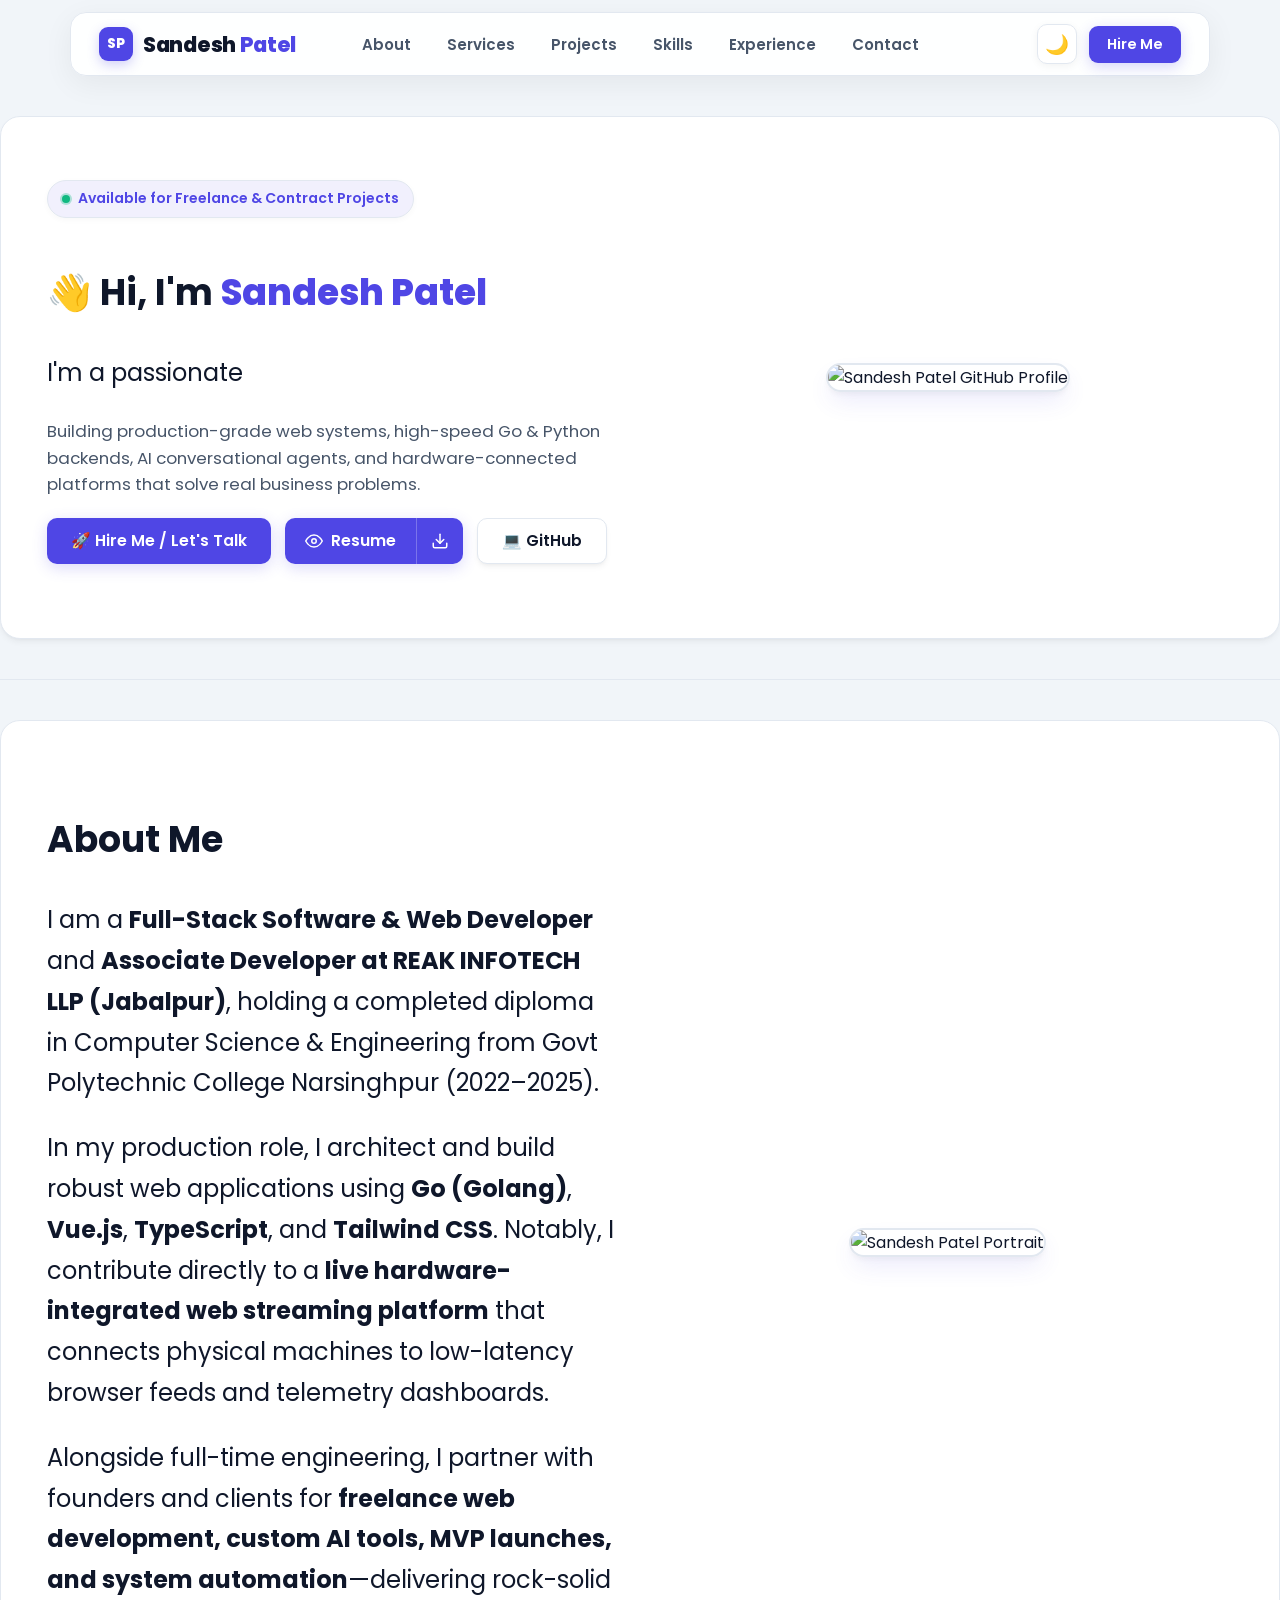
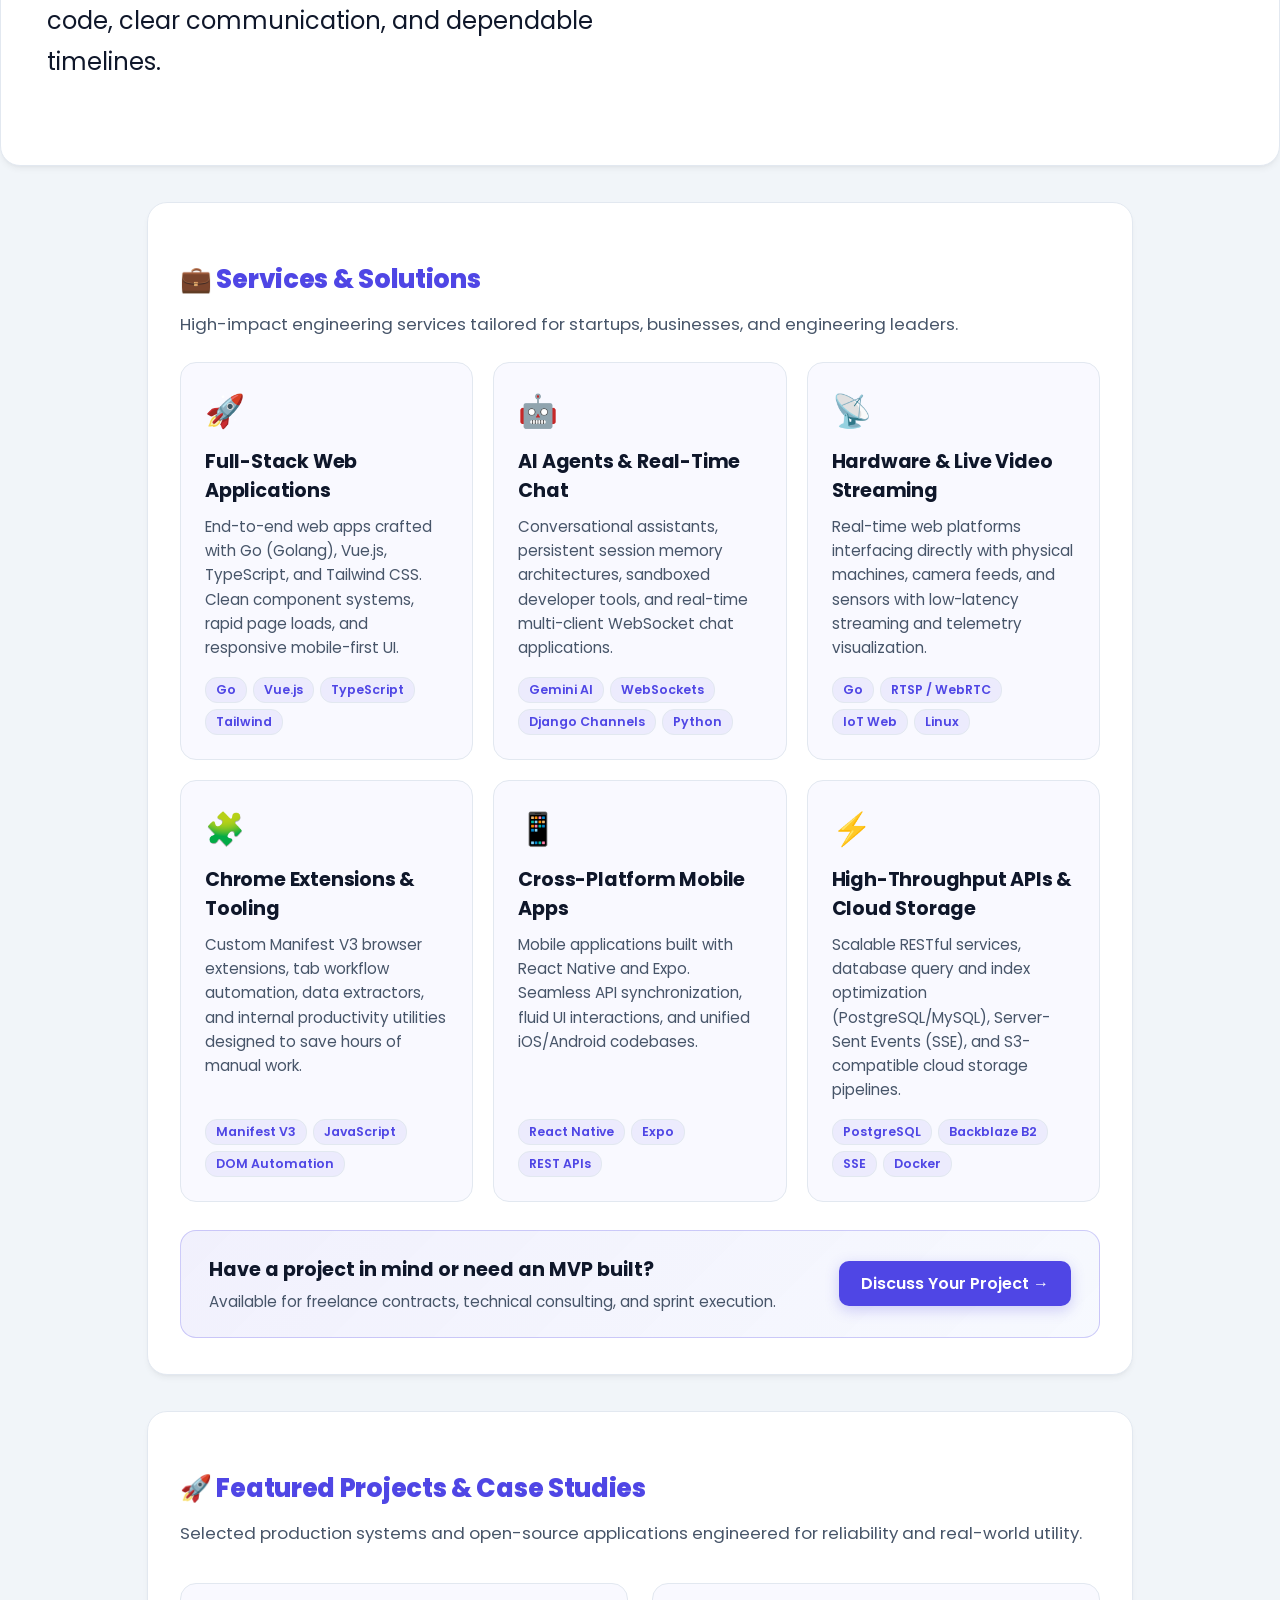
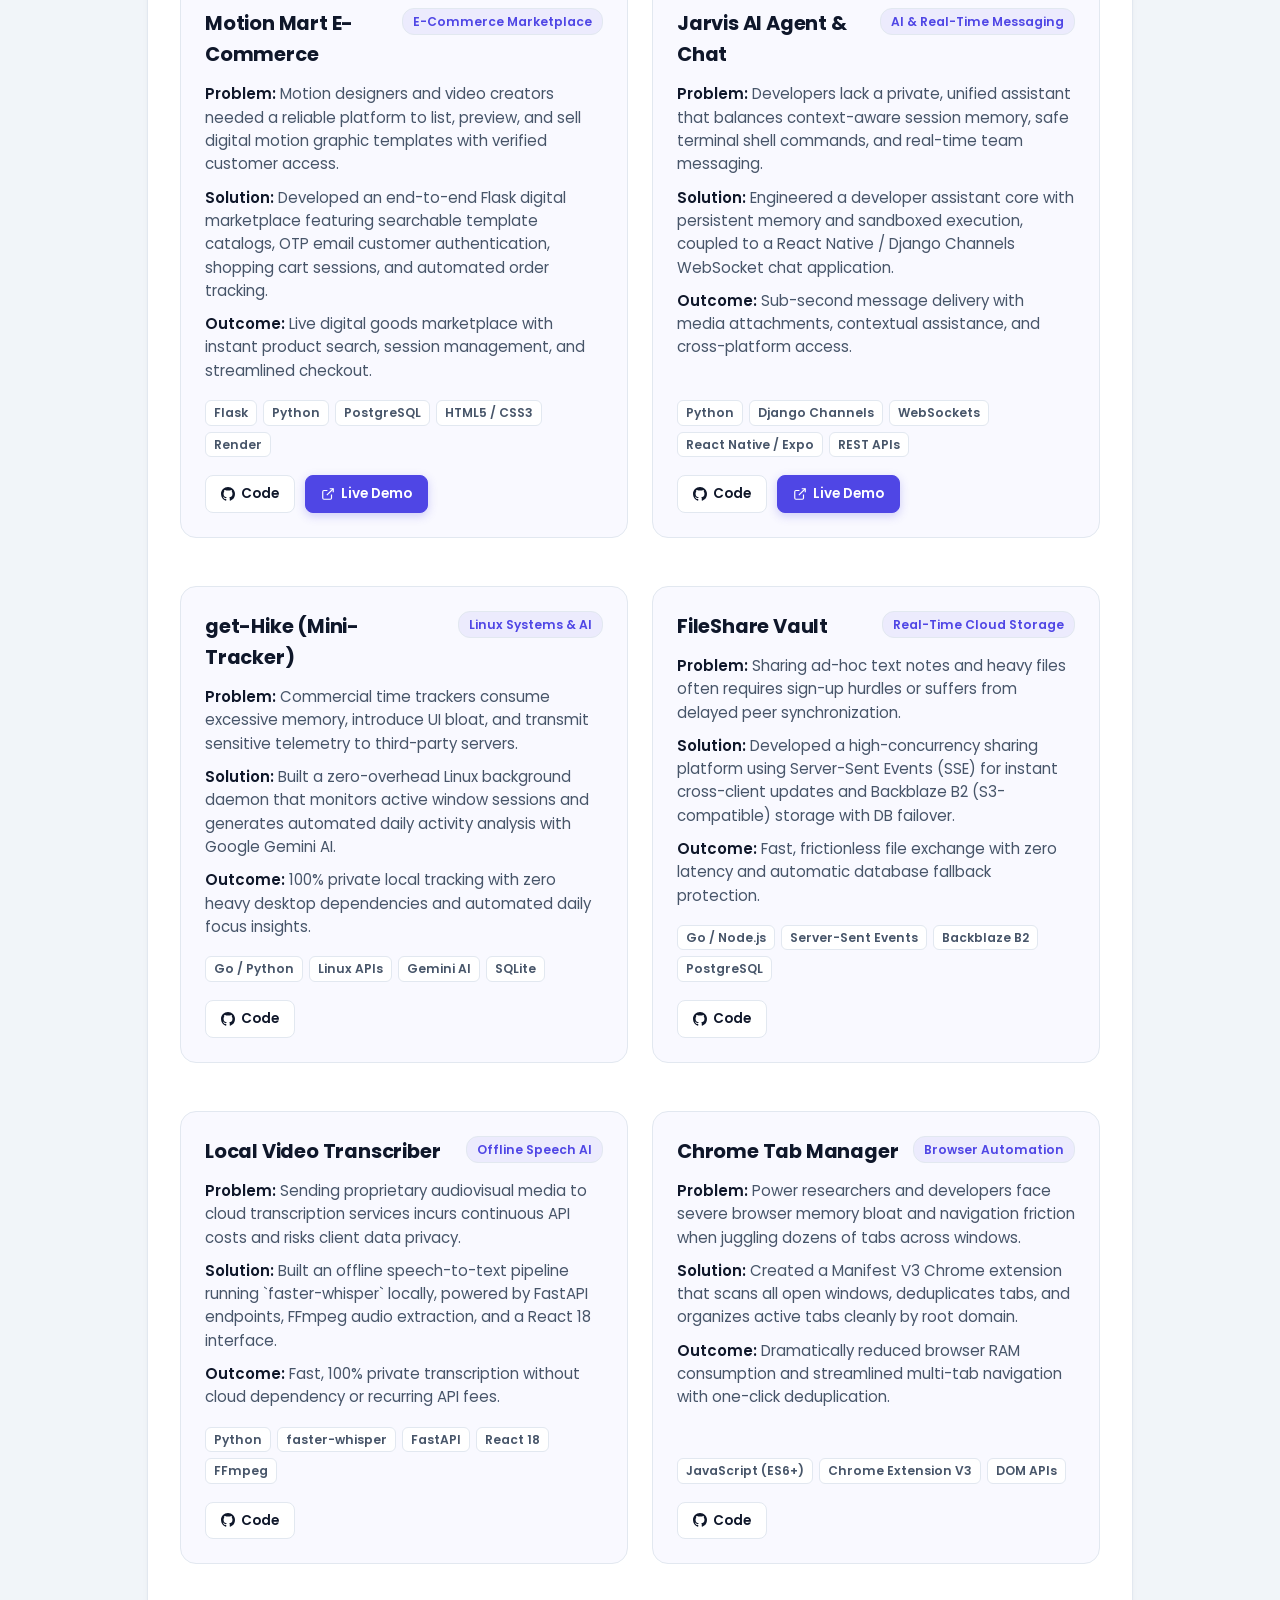
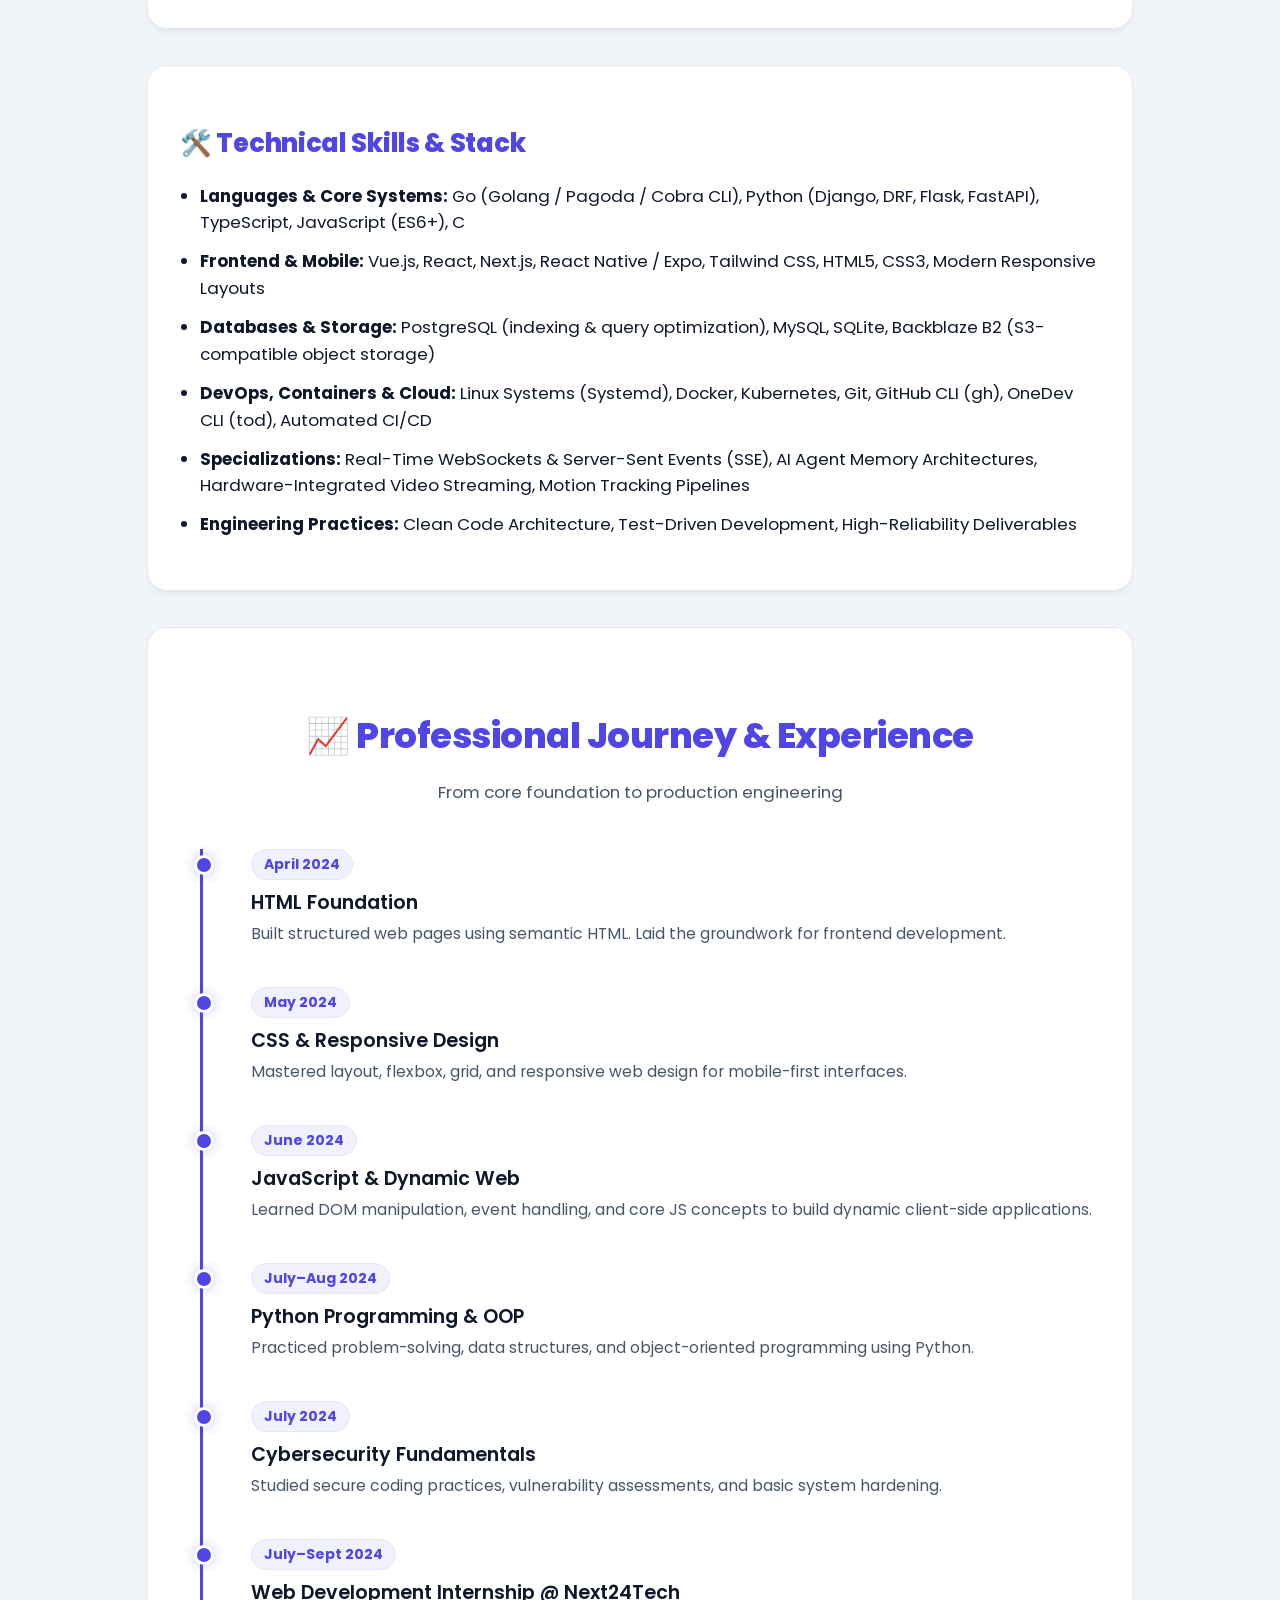
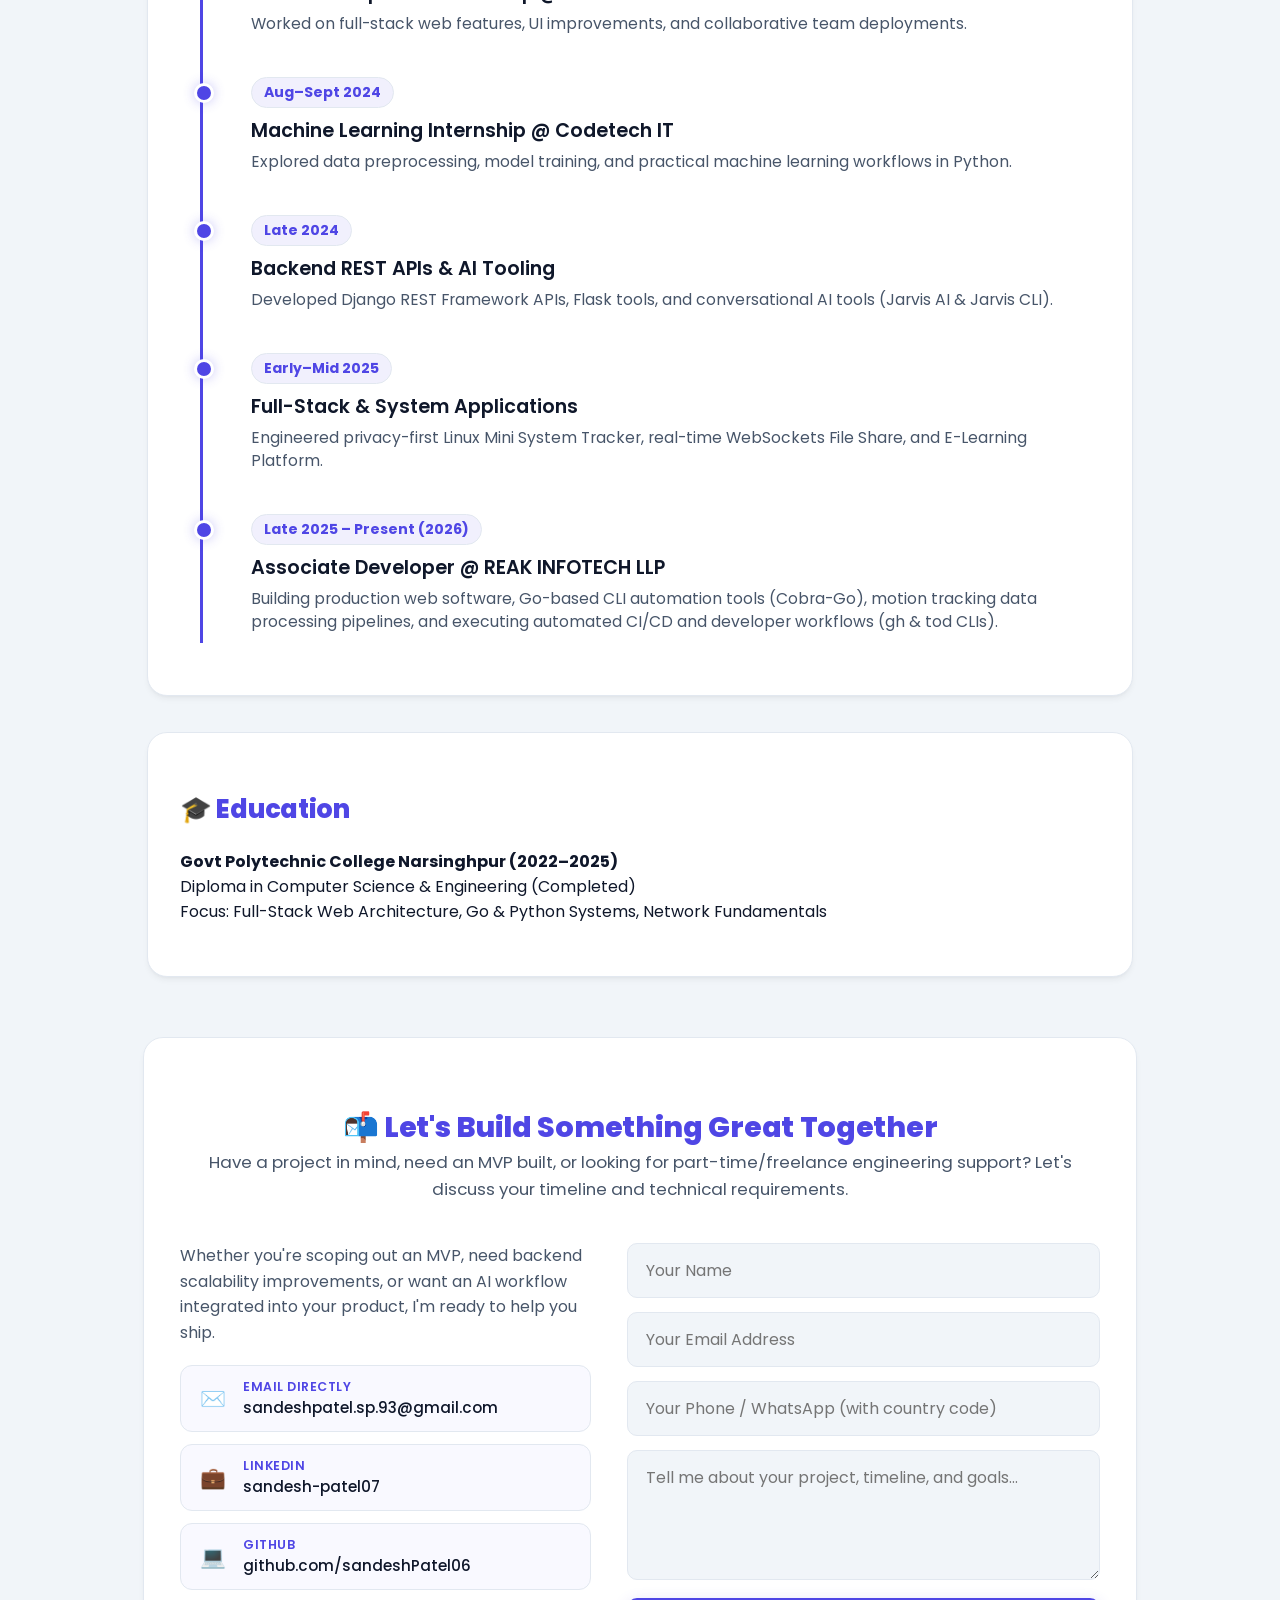
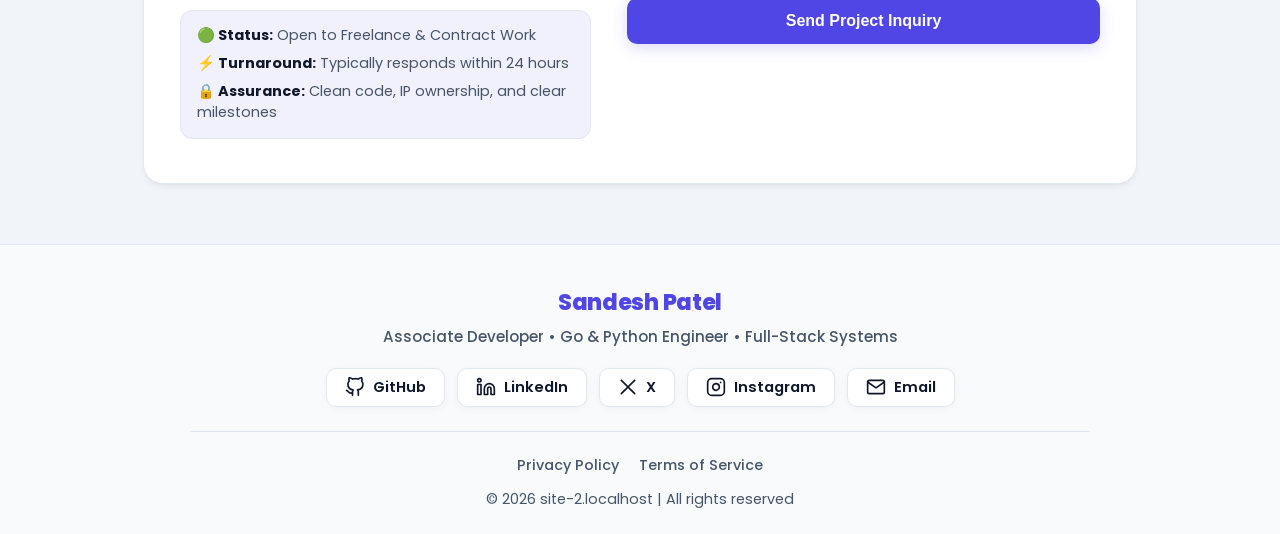
==== commit 1ca1c708: "feat(domain): switch to sandesh-portfolio.pages.dev, add Google verification file, and enable auto-d" ====
--- a/index.html
+++ b/index.html
@@ -11,7 +11,7 @@
   <meta property="og:title" content="Sandesh Patel | Full-Stack Developer & Freelance Software Engineer">
   <meta property="og:description" content="Explore production web applications, AI agents, hardware-integrated streaming systems, and freelance engineering services by Sandesh Patel.">
   <meta property="og:image" content="img/sandesh_github.webp">
-  <meta property="og:url" content="https://sandeshpatel06.github.io/portfolio/">
+  <meta property="og:url" content="https://sandesh-portfolio.pages.dev/">
   <meta name="twitter:card" content="summary_large_image">
   <link rel="icon" href="img/favicon.png" type="image/png" />
   <link rel="apple-touch-icon" href="img/favicon.png" />
@@ -20,9 +20,10 @@
   <link rel="preconnect" href="https://fonts.gstatic.com" crossorigin>
   <link href="https://fonts.googleapis.com/css2?family=Poppins:wght@100;400;600;700&display=swap" rel="stylesheet">
   <title>Sandesh Patel | Full-Stack Developer & Software Engineer</title>
-  <link rel="canonical" href="https://sandeshpatel06.github.io/portfolio/">
+  <link rel="canonical" href="https://sandesh-portfolio.pages.dev/">
   <link rel="stylesheet" href="all-in-one.css">
   <meta name="google-site-verification" content="nqitHUh908uqMEZdwsWPS-aIUuQuSeO3wPVCeDA7ZlI" />
+  <meta name="google-site-verification" content="8d8686369b9d6380" />
 
   <!-- Schema.org JSON-LD structured data for rich snippets & entity graph -->
   <script type="application/ld+json">
@@ -31,15 +32,15 @@
     "@graph": [
       {
         "@type": "Person",
-        "@id": "https://sandeshpatel06.github.io/portfolio/#person",
+        "@id": "https://sandesh-portfolio.pages.dev/#person",
         "name": "Sandesh Patel",
         "jobTitle": "Full-Stack Web Developer & Systems Engineer",
         "worksFor": {
           "@type": "Organization",
           "name": "REAK INFOTECH LLP"
         },
-        "url": "https://sandeshpatel06.github.io/portfolio/",
-        "image": "https://sandeshpatel06.github.io/portfolio/img/sandesh_github.webp",
+        "url": "https://sandesh-portfolio.pages.dev/",
+        "image": "https://sandesh-portfolio.pages.dev/img/sandesh_github.webp",
         "sameAs": [
           "https://github.com/sandeshPatel06",
           "https://www.linkedin.com/in/sandesh-patel07",
@@ -63,12 +64,12 @@
       },
       {
         "@type": "WebSite",
-        "@id": "https://sandeshpatel06.github.io/portfolio/#website",
-        "url": "https://sandeshpatel06.github.io/portfolio/",
+        "@id": "https://sandesh-portfolio.pages.dev/#website",
+        "url": "https://sandesh-portfolio.pages.dev/",
         "name": "Sandesh Patel Portfolio",
         "description": "Portfolio and freelance services of Sandesh Patel – Full-Stack Web Developer, Go & Python Engineer, and Systems Developer.",
         "publisher": {
-          "@id": "https://sandeshpatel06.github.io/portfolio/#person"
+          "@id": "https://sandesh-portfolio.pages.dev/#person"
         }
       }
     ]
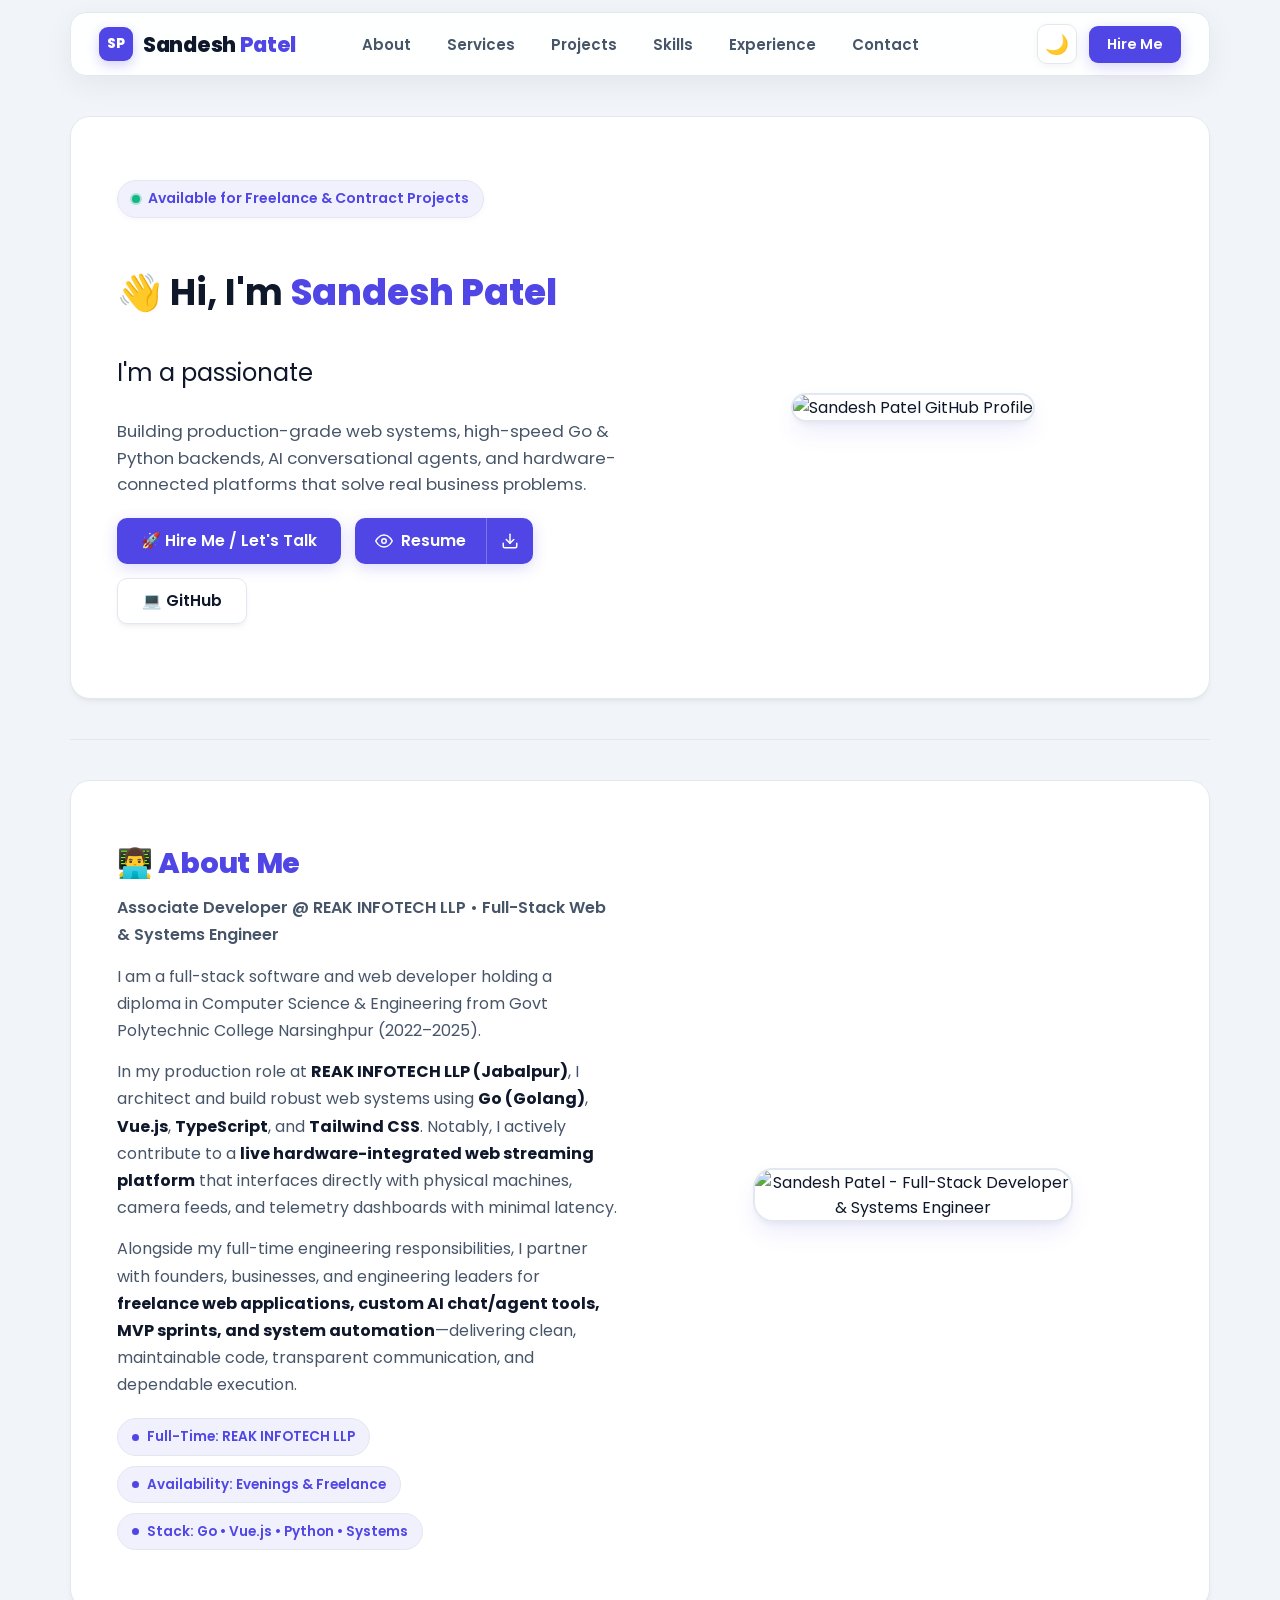
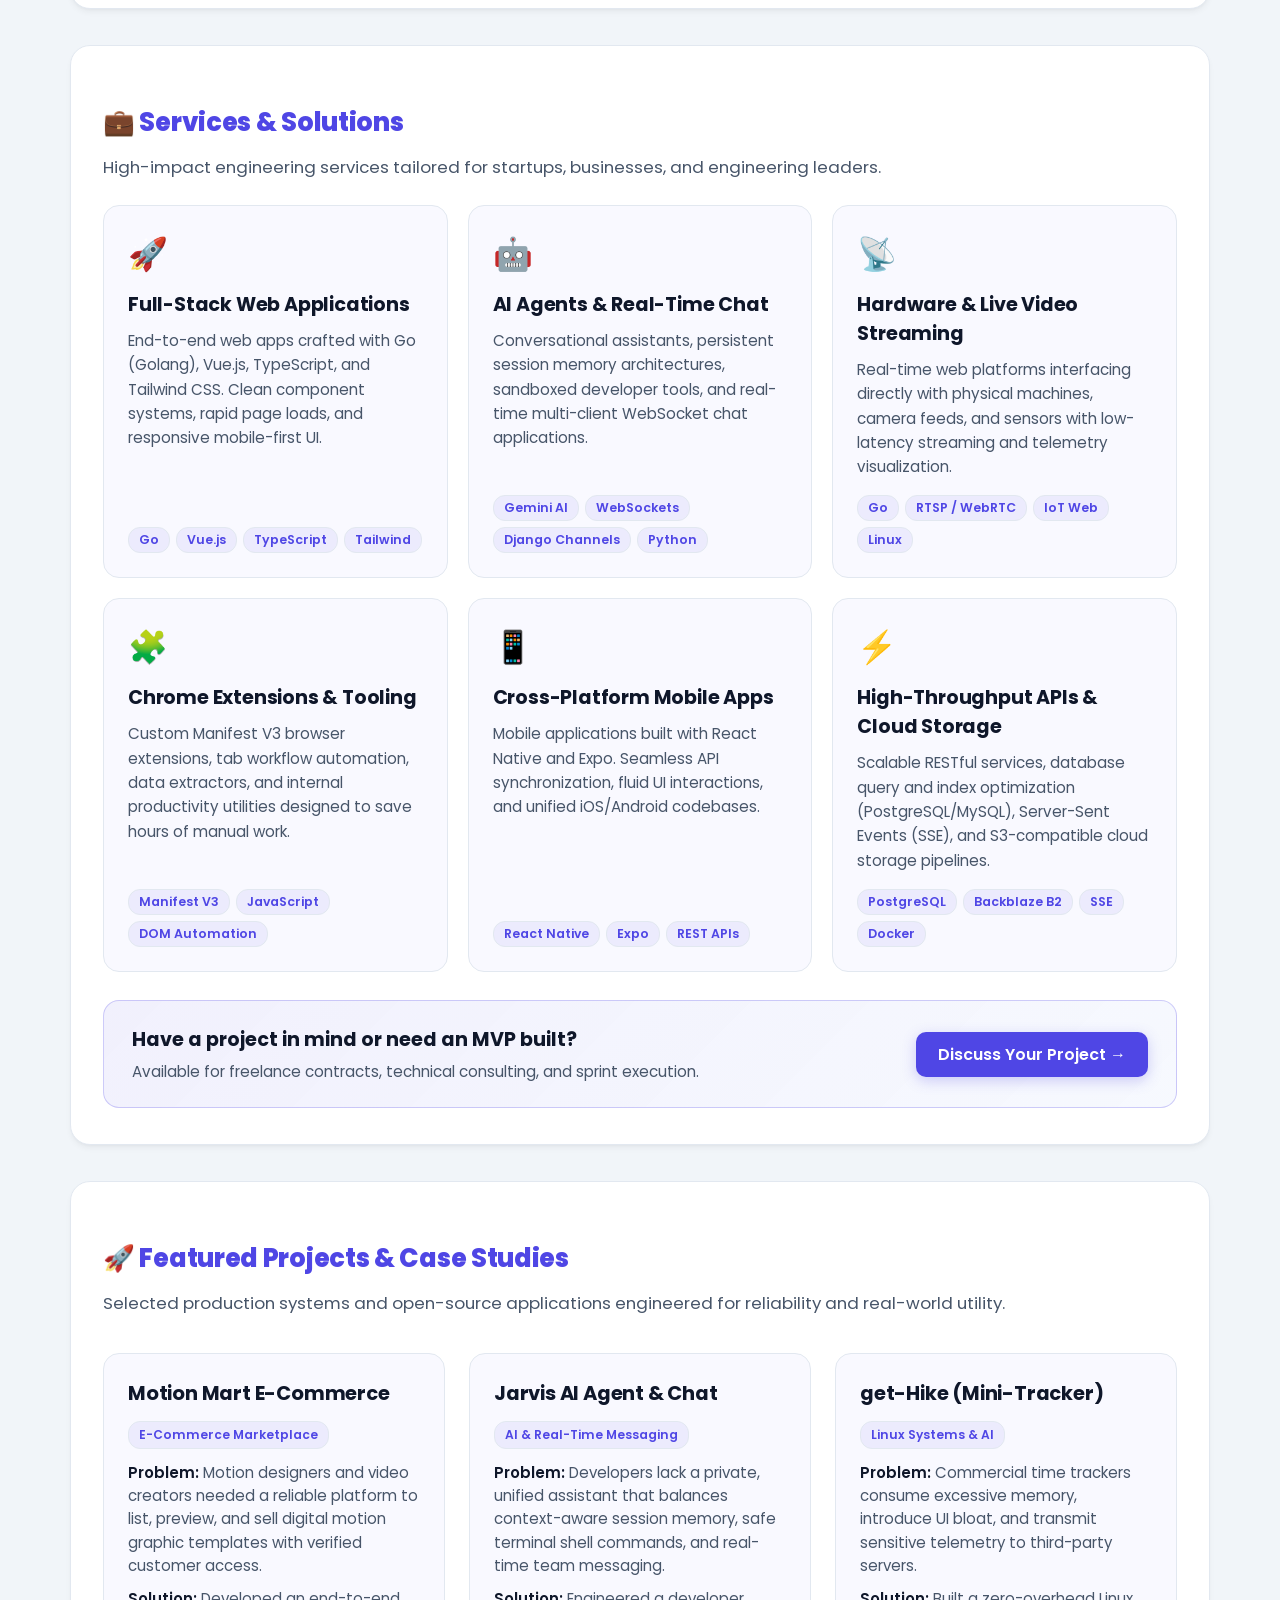
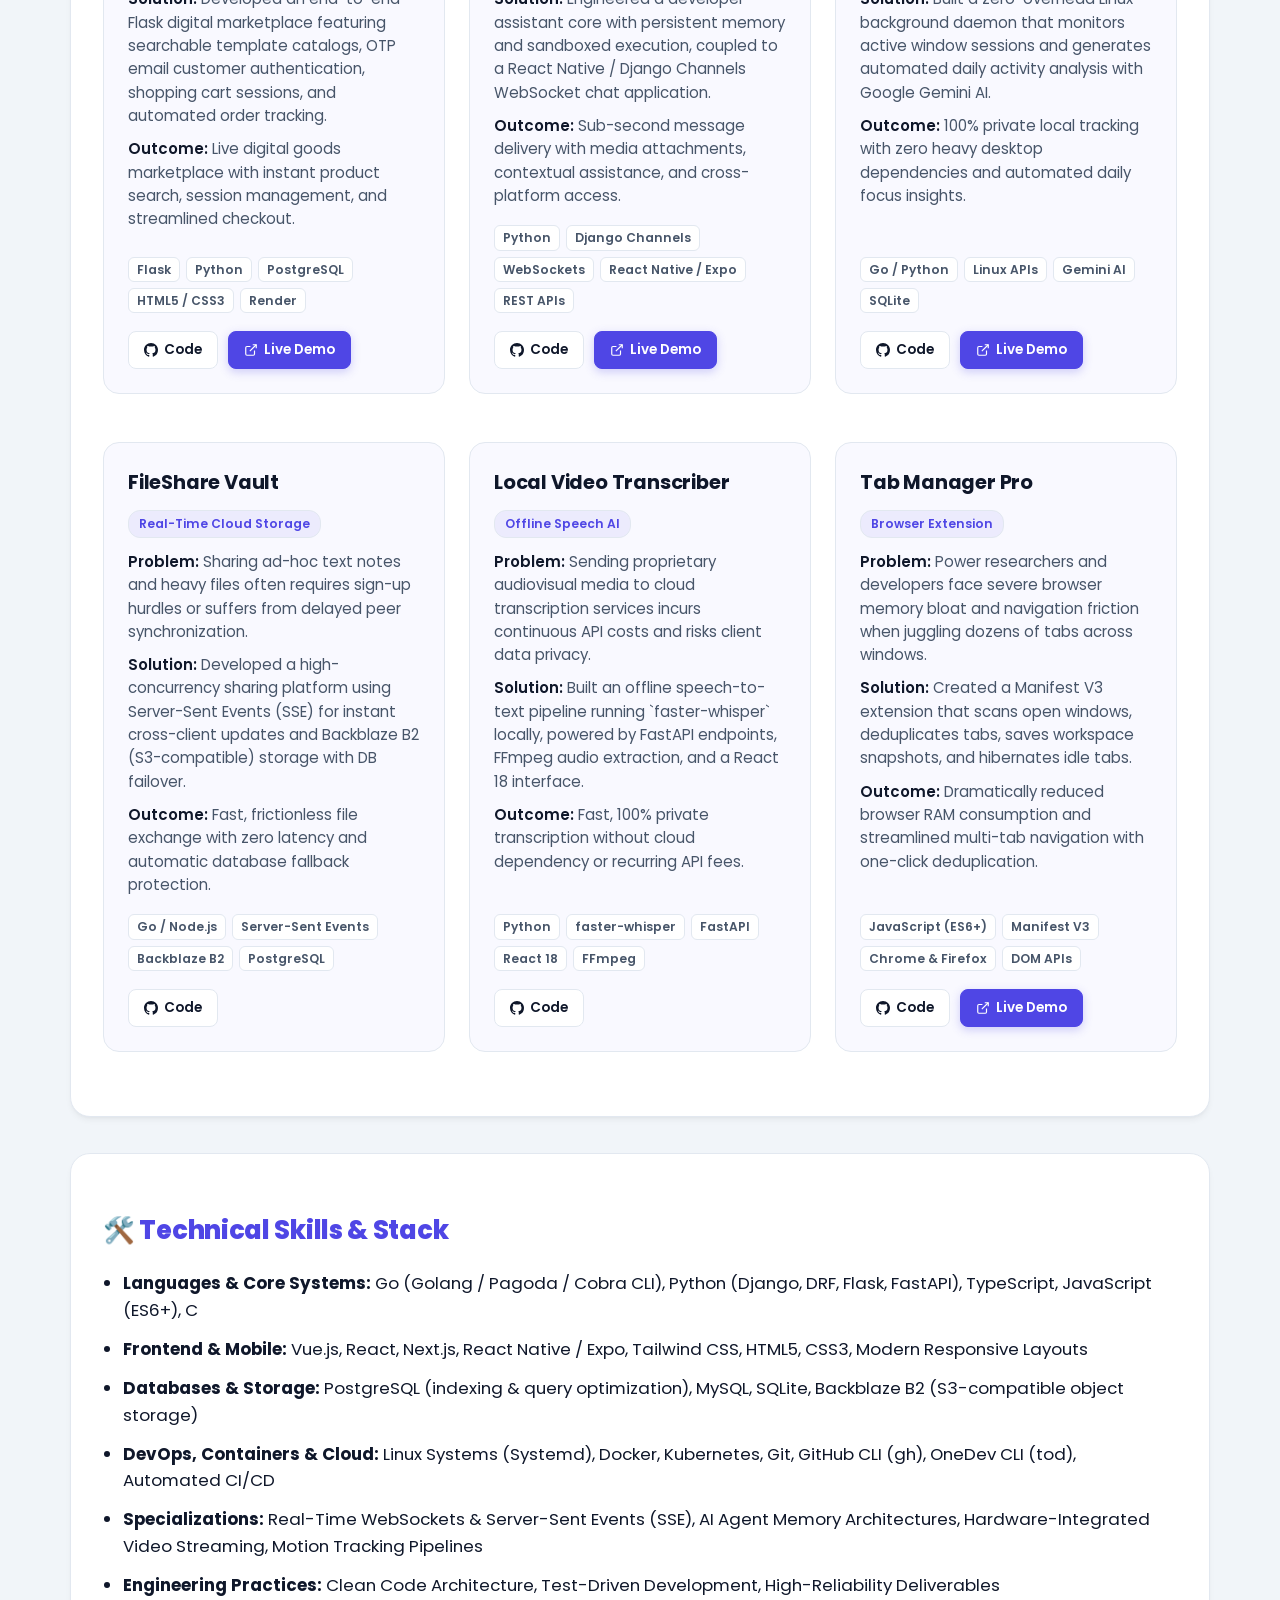
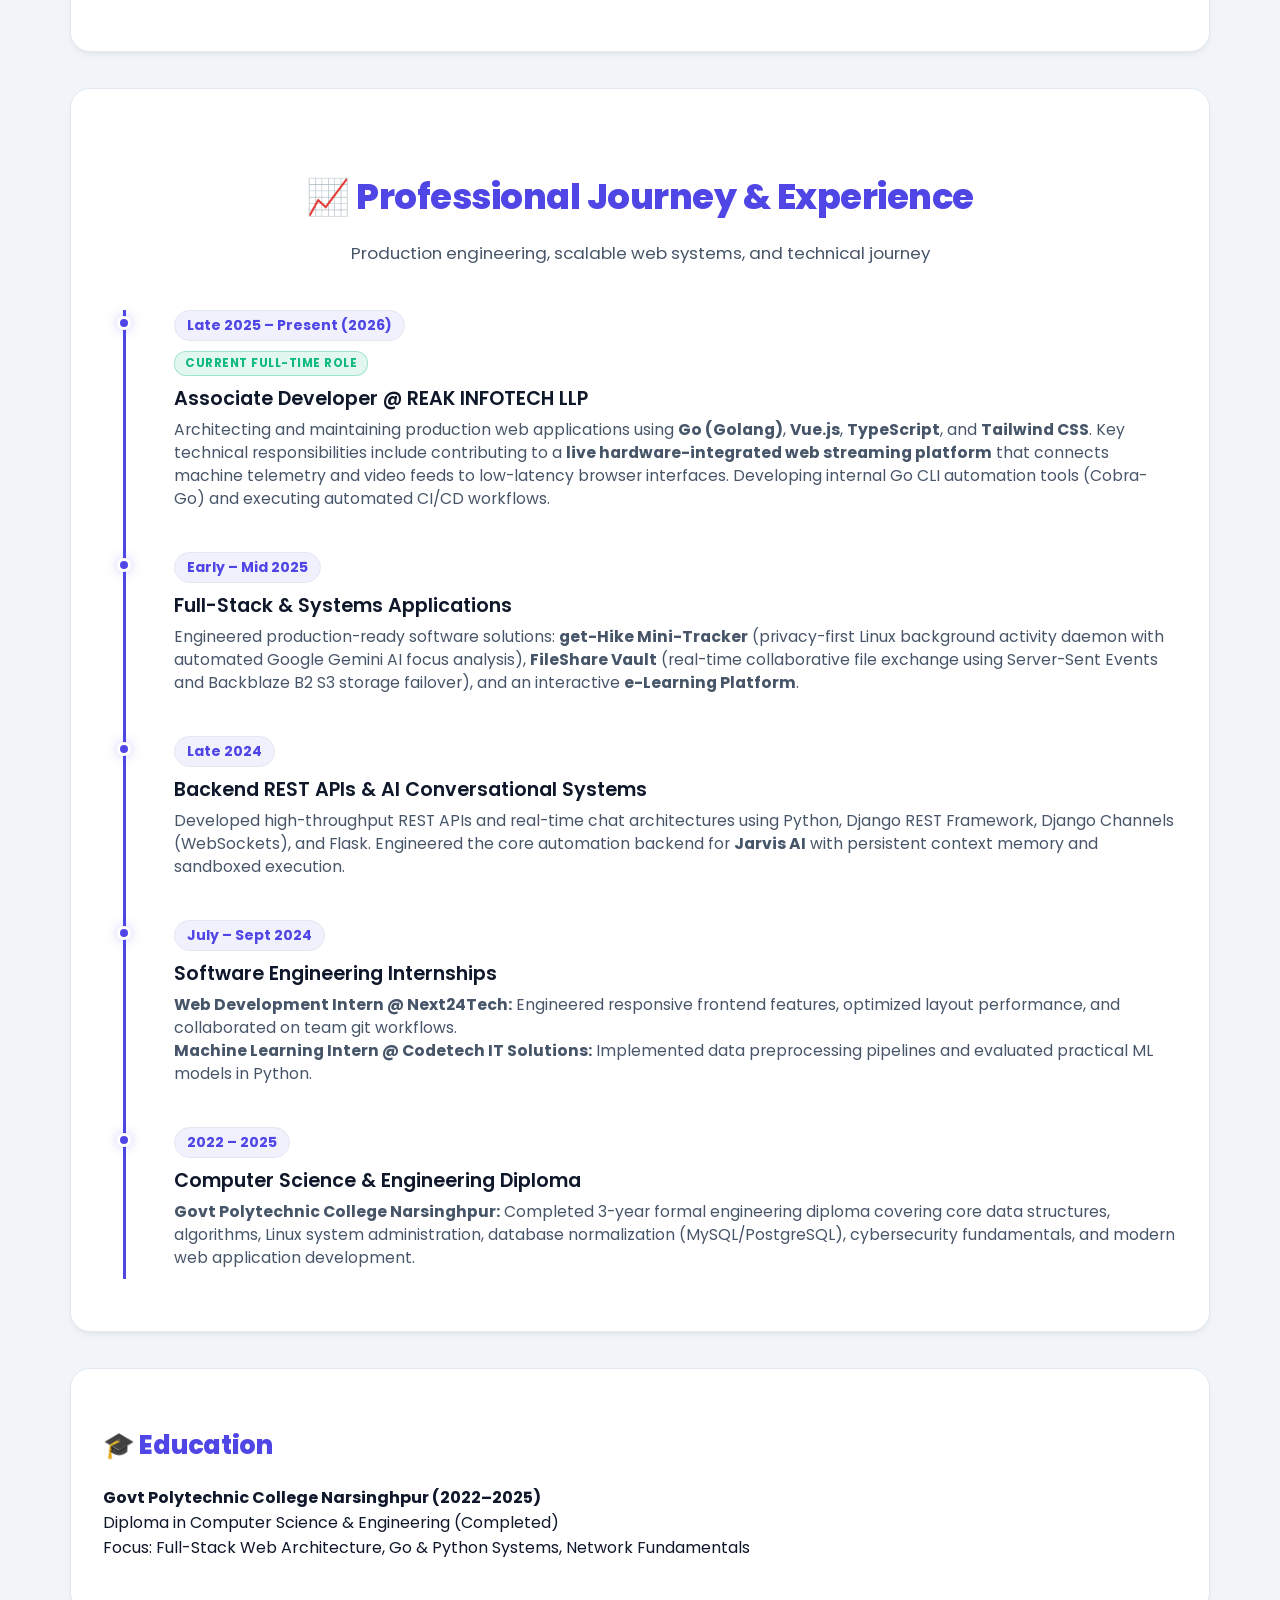
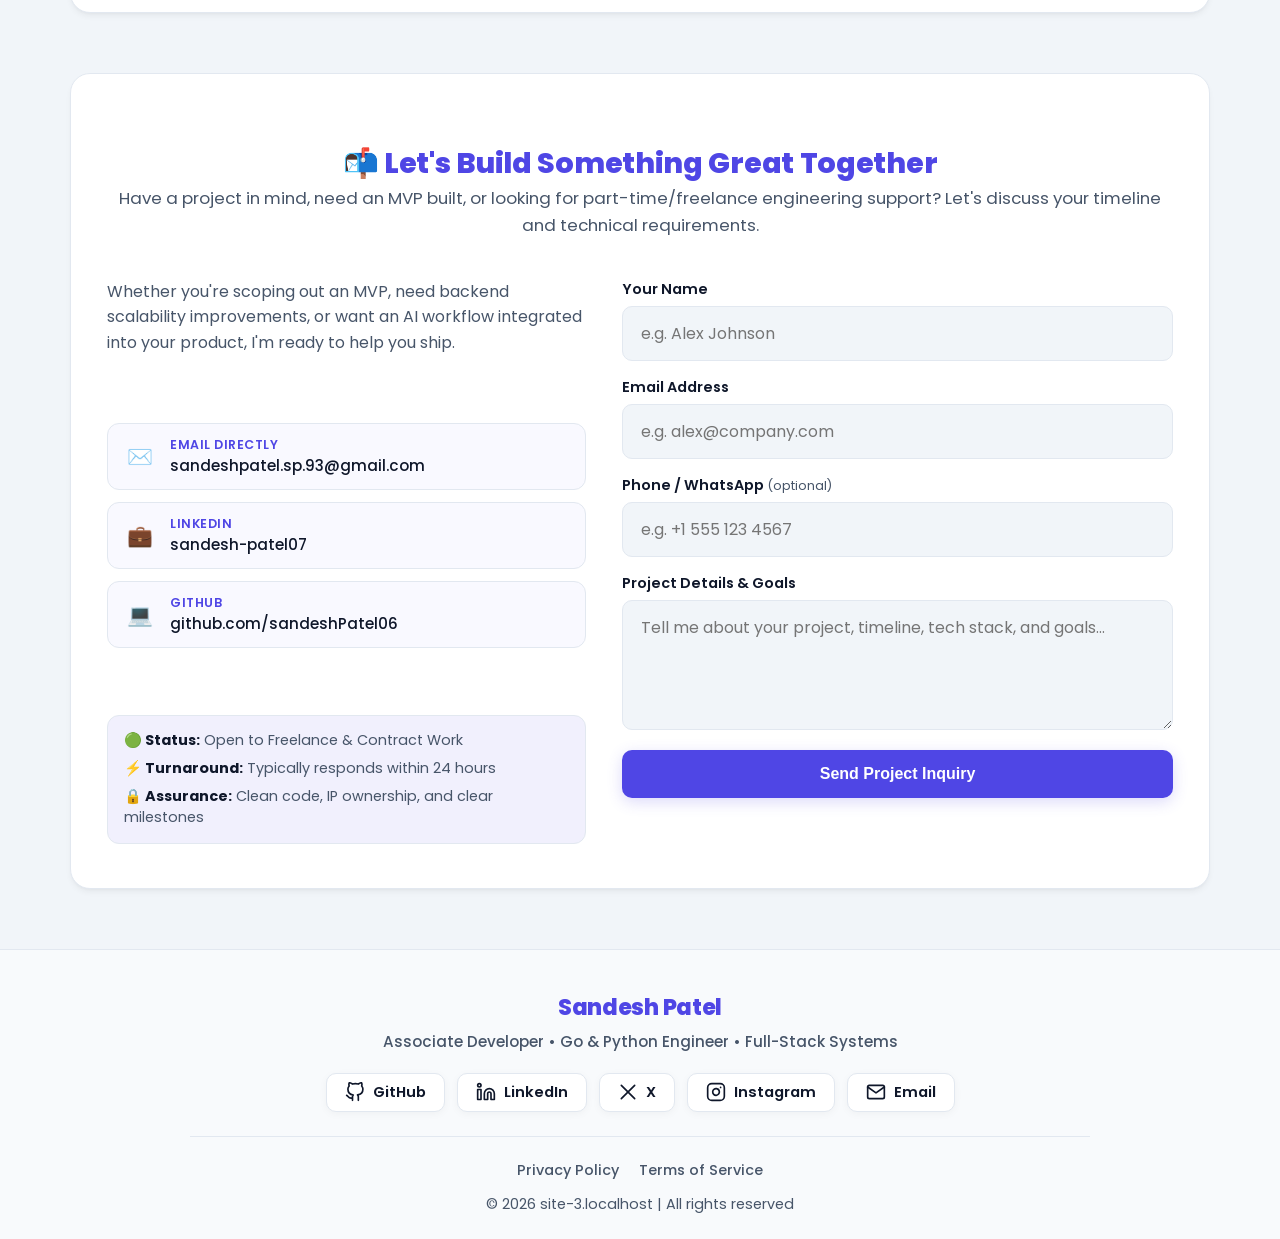
==== commit 5a68bef9: "fix(ui/ux): eliminate mobile overflow, fix hero typed animation, resolve sticky nav overlap, make co" ====
--- a/index.html
+++ b/index.html
@@ -85,7 +85,7 @@
         <span class="logo-avatar">SP</span>
         <span class="logo-text">Sandesh <span class="logo-accent">Patel</span></span>
       </a>
-      <div class="Right">
+      <div class="Right" id="nav-menu">
         <ul>
           <li><a href="#about" class="nav-link">About</a></li>
           <li><a href="#services" class="nav-link">Services</a></li>
@@ -99,7 +99,7 @@
         <button class="theme-toggle" id="theme-toggle" aria-label="Toggle light/dark theme"
           title="Toggle theme">🌙</button>
         <a href="#contact" class="nav-cta-btn" title="Contact Sandesh">Hire Me</a>
-        <button class="menu-toggle" aria-label="Toggle navigation menu">
+        <button class="menu-toggle" aria-label="Toggle navigation menu" aria-expanded="false" aria-controls="nav-menu">
           <span class="menu-icon"></span>
         </button>
       </div>
@@ -113,7 +113,7 @@
         <span class="status-dot"></span> Available for Freelance & Contract Projects
       </div>
       <h1>👋 Hi, I'm <span class="highlight-text">Sandesh Patel</span></h1>
-      <p>I'm a passionate <span id="element"></span></p>
+      <p class="hero-role-line">I'm a passionate <span id="element"></span></p>
       <p class="hero-subtext">Building production-grade web systems, high-speed Go & Python backends, AI conversational agents, and hardware-connected platforms that solve real business problems.</p>
       <div class="buttons">
         <a href="#contact" class="btn" title="Hire Sandesh or discuss a project">🚀 Hire Me / Let's Talk</a>
@@ -148,15 +148,29 @@
   <hr>
 
   <!-- ===== About Section ===== -->
-  <section id="about" class="firstsection">
+  <section id="about" class="firstsection about-section">
     <div class="leftsection">
-      <h1>About Me</h1>
-      <p>I am a <strong>Full-Stack Software & Web Developer</strong> and <strong>Associate Developer at REAK INFOTECH LLP (Jabalpur)</strong>, holding a completed diploma in Computer Science & Engineering from Govt Polytechnic College Narsinghpur (2022–2025).</p>
-      <p>In my production role, I architect and build robust web applications using <strong>Go (Golang)</strong>, <strong>Vue.js</strong>, <strong>TypeScript</strong>, and <strong>Tailwind CSS</strong>. Notably, I contribute directly to a <strong>live hardware-integrated web streaming platform</strong> that connects physical machines to low-latency browser feeds and telemetry dashboards.</p>
-      <p>Alongside full-time engineering, I partner with founders and clients for <strong>freelance web development, custom AI tools, MVP launches, and system automation</strong>—delivering rock-solid code, clear communication, and dependable timelines.</p>
+      <h2><span class="heading-icon" aria-hidden="true">👨‍💻</span> About Me</h2>
+      <p class="about-headline">Associate Developer @ REAK INFOTECH LLP • Full-Stack Web & Systems Engineer</p>
+      <p>I am a full-stack software and web developer holding a diploma in Computer Science & Engineering from Govt Polytechnic College Narsinghpur (2022–2025).</p>
+      <p>In my production role at <strong>REAK INFOTECH LLP (Jabalpur)</strong>, I architect and build robust web systems using <strong>Go (Golang)</strong>, <strong>Vue.js</strong>, <strong>TypeScript</strong>, and <strong>Tailwind CSS</strong>. Notably, I actively contribute to a <strong>live hardware-integrated web streaming platform</strong> that interfaces directly with physical machines, camera feeds, and telemetry dashboards with minimal latency.</p>
+      <p>Alongside my full-time engineering responsibilities, I partner with founders, businesses, and engineering leaders for <strong>freelance web applications, custom AI chat/agent tools, MVP sprints, and system automation</strong>—delivering clean, maintainable code, transparent communication, and dependable execution.</p>
+      <div class="about-highlights">
+        <div class="about-highlight-pill">
+          <span class="pill-dot"></span> Full-Time: REAK INFOTECH LLP
+        </div>
+        <div class="about-highlight-pill">
+          <span class="pill-dot"></span> Availability: Evenings & Freelance
+        </div>
+        <div class="about-highlight-pill">
+          <span class="pill-dot"></span> Stack: Go • Vue.js • Python • Systems
+        </div>
+      </div>
     </div>
     <div class="rightsection">
-      <img src="img/sandesh_github.webp" alt="Sandesh Patel Portrait" />
+      <div class="about-photo-wrapper">
+        <img src="img/sandesh_github.webp" alt="Sandesh Patel - Full-Stack Developer & Systems Engineer" />
+      </div>
     </div>
   </section>
 
@@ -353,6 +367,14 @@
                 d="M12 0C5.37 0 0 5.37 0 12c0 5.31 3.435 9.795 8.205 11.385.6.105.825-.255.825-.57 0-.285-.015-1.23-.015-2.235-3.015.555-3.795-.735-4.035-1.41-.135-.345-.72-1.41-1.23-1.695-.42-.225-1.02-.78-.015-.795.945-.015 1.62.87 1.845 1.23 1.08 1.815 2.805 1.305 3.495.99.105-.78.42-1.305.765-1.605-2.67-.3-5.46-1.335-5.46-5.925 0-1.305.465-2.385 1.23-3.225-.12-.3-.54-1.53.12-3.18 0 0 1.005-.315 3.3 1.23.96-.27 1.98-.405 3-.405s2.04.135 3 .405c2.295-1.56 3.3-1.23 3.3-1.23.66 1.65.24 2.88.12 3.18.765.84 1.23 1.905 1.23 3.225 0 4.605-2.805 5.625-5.475 5.925.435.375.81 1.095.81 2.22 0 1.605-.015 2.895-.015 3.3 0 .315.225.69.825.57A12.02 12.02 0 0024 12c0-6.63-5.37-12-12-12z" />
             </svg> Code
           </a>
+          <a href="https://sandeshpatel06.github.io/mini-tracker/" target="_blank" rel="noopener noreferrer"
+            class="project-link live-link">
+            <svg width="14" height="14" viewBox="0 0 24 24" fill="none" stroke="currentColor" stroke-width="2">
+              <path d="M18 13v6a2 2 0 0 1-2 2H5a2 2 0 0 1-2-2V8a2 2 0 0 1 2-2h6"></path>
+              <polyline points="15 3 21 3 21 9"></polyline>
+              <line x1="10" y1="14" x2="21" y2="3"></line>
+            </svg> Live Demo
+          </a>
         </div>
       </li>
 
@@ -380,7 +402,7 @@
           <span class="tech-tag">PostgreSQL</span>
         </div>
         <div class="project-links">
-          <a href="https://github.com/sandeshPatel06/fileshare" target="_blank" rel="noopener noreferrer"
+          <a href="https://github.com/sandeshPatel06/file-share" target="_blank" rel="noopener noreferrer"
             class="project-link github-link">
             <svg width="14" height="14" viewBox="0 0 24 24" fill="currentColor">
               <path
@@ -415,7 +437,7 @@
           <span class="tech-tag">FFmpeg</span>
         </div>
         <div class="project-links">
-          <a href="https://github.com/sandeshPatel06/link_video" target="_blank" rel="noopener noreferrer"
+          <a href="https://github.com/sandeshPatel06/link-video" target="_blank" rel="noopener noreferrer"
             class="project-link github-link">
             <svg width="14" height="14" viewBox="0 0 24 24" fill="currentColor">
               <path
@@ -425,18 +447,18 @@
         </div>
       </li>
 
-      <!-- 6. Chrome Tab Manager -->
+      <!-- 6. Tab Manager Pro -->
       <li class="project-item">
         <div class="project-header-row">
-          <div class="project-title">Chrome Tab Manager</div>
-          <span class="project-cat-badge">Browser Automation</span>
+          <div class="project-title">Tab Manager Pro</div>
+          <span class="project-cat-badge">Browser Extension</span>
         </div>
         <div class="case-study-details">
           <div class="case-row">
             <strong>Problem:</strong> Power researchers and developers face severe browser memory bloat and navigation friction when juggling dozens of tabs across windows.
           </div>
           <div class="case-row">
-            <strong>Solution:</strong> Created a Manifest V3 Chrome extension that scans all open windows, deduplicates tabs, and organizes active tabs cleanly by root domain.
+            <strong>Solution:</strong> Created a Manifest V3 extension that scans open windows, deduplicates tabs, saves workspace snapshots, and hibernates idle tabs.
           </div>
           <div class="case-row">
             <strong>Outcome:</strong> Dramatically reduced browser RAM consumption and streamlined multi-tab navigation with one-click deduplication.
@@ -444,16 +466,25 @@
         </div>
         <div class="project-tech-tags">
           <span class="tech-tag">JavaScript (ES6+)</span>
-          <span class="tech-tag">Chrome Extension V3</span>
+          <span class="tech-tag">Manifest V3</span>
+          <span class="tech-tag">Chrome & Firefox</span>
           <span class="tech-tag">DOM APIs</span>
         </div>
         <div class="project-links">
-          <a href="https://github.com/sandeshPatel06/chrome-tab-manager" target="_blank" rel="noopener noreferrer"
+          <a href="https://github.com/sandeshPatel06/tab-manager-pro" target="_blank" rel="noopener noreferrer"
             class="project-link github-link">
             <svg width="14" height="14" viewBox="0 0 24 24" fill="currentColor">
               <path
                 d="M12 0C5.37 0 0 5.37 0 12c0 5.31 3.435 9.795 8.205 11.385.6.105.825-.255.825-.57 0-.285-.015-1.23-.015-2.235-3.015.555-3.795-.735-4.035-1.41-.135-.345-.72-1.41-1.23-1.695-.42-.225-1.02-.78-.015-.795.945-.015 1.62.87 1.845 1.23 1.08 1.815 2.805 1.305 3.495.99.105-.78.42-1.305.765-1.605-2.67-.3-5.46-1.335-5.46-5.925 0-1.305.465-2.385 1.23-3.225-.12-.3-.54-1.53.12-3.18 0 0 1.005-.315 3.3 1.23.96-.27 1.98-.405 3-.405s2.04.135 3 .405c2.295-1.56 3.3-1.23 3.3-1.23.66 1.65.24 2.88.12 3.18.765.84 1.23 1.905 1.23 3.225 0 4.605-2.805 5.625-5.475 5.925.435.375.81 1.095.81 2.22 0 1.605-.015 2.895-.015 3.3 0 .315.225.69.825.57A12.02 12.02 0 0024 12c0-6.63-5.37-12-12-12z" />
             </svg> Code
+          </a>
+          <a href="https://sandeshpatel06.github.io/tab-manager-pro/" target="_blank" rel="noopener noreferrer"
+            class="project-link live-link">
+            <svg width="14" height="14" viewBox="0 0 24 24" fill="none" stroke="currentColor" stroke-width="2">
+              <path d="M18 13v6a2 2 0 0 1-2 2H5a2 2 0 0 1-2-2V8a2 2 0 0 1 2-2h6"></path>
+              <polyline points="15 3 21 3 21 9"></polyline>
+              <line x1="10" y1="14" x2="21" y2="3"></line>
+            </svg> Live Demo
           </a>
         </div>
       </li>
@@ -473,94 +504,57 @@
     </ul>
   </section>
 
-  <!-- ===== Past Experience / Journey ===== -->
+  <!-- ===== Experience Section ===== -->
   <section id="experience" class="secondsection">
     <h2 class="section-heading"><span class="heading-icon" aria-hidden="true">📈</span> Professional Journey & Experience</h2>
-    <p class="section-subheading">From core foundation to production engineering</p>
+    <p class="section-subheading">Production engineering, scalable web systems, and technical journey</p>
 
     <div class="timeline">
 
+      <!-- 1. Associate Developer @ REAK INFOTECH LLP -->
       <div class="timeline-item">
-        <div class="timeline-date">April 2024</div>
+        <div class="timeline-date">Late 2025 – Present (2026)</div>
         <div class="timeline-content">
-          <h3>HTML Foundation</h3>
-          <p>Built structured web pages using semantic HTML. Laid the groundwork for frontend development.</p>
-        </div>
-      </div>
-
+          <span class="timeline-badge-role">Current Full-Time Role</span>
+          <h3>Associate Developer @ REAK INFOTECH LLP</h3>
+          <p>Architecting and maintaining production web applications using <strong>Go (Golang)</strong>, <strong>Vue.js</strong>, <strong>TypeScript</strong>, and <strong>Tailwind CSS</strong>. Key technical responsibilities include contributing to a <strong>live hardware-integrated web streaming platform</strong> that connects machine telemetry and video feeds to low-latency browser interfaces. Developing internal Go CLI automation tools (Cobra-Go) and executing automated CI/CD workflows.</p>
+        </div>
+      </div>
+
+      <!-- 2. Systems & Full-Stack Applications -->
       <div class="timeline-item">
-        <div class="timeline-date">May 2024</div>
+        <div class="timeline-date">Early – Mid 2025</div>
         <div class="timeline-content">
-          <h3>CSS & Responsive Design</h3>
-          <p>Mastered layout, flexbox, grid, and responsive web design for mobile-first interfaces.</p>
-        </div>
-      </div>
-
-      <div class="timeline-item">
-        <div class="timeline-date">June 2024</div>
-        <div class="timeline-content">
-          <h3>JavaScript & Dynamic Web</h3>
-          <p>Learned DOM manipulation, event handling, and core JS concepts to build dynamic client-side applications.
-          </p>
-        </div>
-      </div>
-
-      <div class="timeline-item">
-        <div class="timeline-date">July–Aug 2024</div>
-        <div class="timeline-content">
-          <h3>Python Programming & OOP</h3>
-          <p>Practiced problem-solving, data structures, and object-oriented programming using Python.</p>
-        </div>
-      </div>
-
-      <div class="timeline-item">
-        <div class="timeline-date">July 2024</div>
-        <div class="timeline-content">
-          <h3>Cybersecurity Fundamentals</h3>
-          <p>Studied secure coding practices, vulnerability assessments, and basic system hardening.</p>
-        </div>
-      </div>
-
-      <div class="timeline-item">
-        <div class="timeline-date">July–Sept 2024</div>
-        <div class="timeline-content">
-          <h3>Web Development Internship @ Next24Tech</h3>
-          <p>Worked on full-stack web features, UI improvements, and collaborative team deployments.</p>
-        </div>
-      </div>
-
-      <div class="timeline-item">
-        <div class="timeline-date">Aug–Sept 2024</div>
-        <div class="timeline-content">
-          <h3>Machine Learning Internship @ Codetech IT</h3>
-          <p>Explored data preprocessing, model training, and practical machine learning workflows in Python.</p>
-        </div>
-      </div>
-
+          <h3>Full-Stack & Systems Applications</h3>
+          <p>Engineered production-ready software solutions: <strong>get-Hike Mini-Tracker</strong> (privacy-first Linux background activity daemon with automated Google Gemini AI focus analysis), <strong>FileShare Vault</strong> (real-time collaborative file exchange using Server-Sent Events and Backblaze B2 S3 storage failover), and an interactive <strong>e-Learning Platform</strong>.</p>
+        </div>
+      </div>
+
+      <!-- 3. Backend APIs & AI Conversational Systems -->
       <div class="timeline-item">
         <div class="timeline-date">Late 2024</div>
         <div class="timeline-content">
-          <h3>Backend REST APIs & AI Tooling</h3>
-          <p>Developed Django REST Framework APIs, Flask tools, and conversational AI tools (Jarvis AI & Jarvis CLI).
-          </p>
-        </div>
-      </div>
-
+          <h3>Backend REST APIs & AI Conversational Systems</h3>
+          <p>Developed high-throughput REST APIs and real-time chat architectures using Python, Django REST Framework, Django Channels (WebSockets), and Flask. Engineered the core automation backend for <strong>Jarvis AI</strong> with persistent context memory and sandboxed execution.</p>
+        </div>
+      </div>
+
+      <!-- 4. Software Engineering Internships -->
       <div class="timeline-item">
-        <div class="timeline-date">Early–Mid 2025</div>
+        <div class="timeline-date">July – Sept 2024</div>
         <div class="timeline-content">
-          <h3>Full-Stack & System Applications</h3>
-          <p>Engineered privacy-first Linux Mini System Tracker, real-time WebSockets File Share, and E-Learning
-            Platform.</p>
-        </div>
-      </div>
-
+          <h3>Software Engineering Internships</h3>
+          <p><strong>Web Development Intern @ Next24Tech:</strong> Engineered responsive frontend features, optimized layout performance, and collaborated on team git workflows.<br>
+          <strong>Machine Learning Intern @ Codetech IT Solutions:</strong> Implemented data preprocessing pipelines and evaluated practical ML models in Python.</p>
+        </div>
+      </div>
+
+      <!-- 5. Computer Science Foundation & Academic Background -->
       <div class="timeline-item">
-        <div class="timeline-date">Late 2025 – Present (2026)</div>
+        <div class="timeline-date">2022 – 2025</div>
         <div class="timeline-content">
-          <h3>Associate Developer @ REAK INFOTECH LLP</h3>
-          <p>Building production web software, Go-based CLI automation tools (Cobra-Go), motion tracking data processing
-            pipelines, and executing automated CI/CD and developer workflows (gh & tod CLIs).</p>
+          <h3>Computer Science & Engineering Diploma</h3>
+          <p><strong>Govt Polytechnic College Narsinghpur:</strong> Completed 3-year formal engineering diploma covering core data structures, algorithms, Linux system administration, database normalization (MySQL/PostgreSQL), cybersecurity fundamentals, and modern web application development.</p>
         </div>
       </div>
 
@@ -618,13 +612,32 @@
       </div>
 
       <div class="contact-form-panel">
-        <form id="contact-form">
-          <input type="text" name="name" placeholder="Your Name" required />
-          <input type="email" name="email" placeholder="Your Email Address" required />
-          <input type="tel" name="number" placeholder="Your Phone / WhatsApp (with country code)" required />
-          <textarea name="message" rows="4" placeholder="Tell me about your project, timeline, and goals..." required></textarea>
-          <button type="submit" class="btn">Send Project Inquiry</button>
-          <p id="form-status"></p>
+        <form id="contact-form" action="https://formspree.io/f/mnndjpkj" method="POST">
+          <div class="form-group">
+            <label for="contact-name" class="form-label">Your Name</label>
+            <input type="text" id="contact-name" name="name" placeholder="e.g. Alex Johnson" required autocomplete="name" />
+          </div>
+
+          <div class="form-group">
+            <label for="contact-email" class="form-label">Email Address</label>
+            <input type="email" id="contact-email" name="email" placeholder="e.g. alex@company.com" required autocomplete="email" />
+          </div>
+
+          <div class="form-group">
+            <label for="contact-phone" class="form-label">Phone / WhatsApp <span class="label-optional">(optional)</span></label>
+            <input type="tel" id="contact-phone" name="number" placeholder="e.g. +1 555 123 4567" autocomplete="tel" />
+          </div>
+
+          <div class="form-group">
+            <label for="contact-message" class="form-label">Project Details & Goals</label>
+            <textarea id="contact-message" name="message" rows="4" placeholder="Tell me about your project, timeline, tech stack, and goals..." required></textarea>
+          </div>
+
+          <button type="submit" id="contact-submit-btn" class="btn contact-submit-btn">
+            <span class="btn-text">Send Project Inquiry</span>
+            <span class="btn-spinner" aria-hidden="true" style="display: none;">⏳ Sending...</span>
+          </button>
+          <div id="form-status" role="status" aria-live="polite"></div>
         </form>
       </div>
     </div>
--- a/all-in-one.css
+++ b/all-in-one.css
@@ -48,56 +48,75 @@
   --glass-backdrop: blur(16px);
 }
 
-/* ==== Base Styles ==== */
+/* ==== Global Box-Sizing & Reset ==== */
+*,
+*::before,
+*::after {
+  box-sizing: border-box;
+}
+
+html,
+body {
+  width: 100%;
+  max-width: 100%;
+  overflow-x: hidden;
+  margin: 0;
+  padding: 0;
+  position: relative;
+}
+
+html {
+  scroll-behavior: smooth;
+}
+
+/* Accessible Anchor Scroll Offsets (Prevents Sticky Nav Overlap) */
+section[id],
+header[id],
+#home,
+#about,
+#services,
+#projects,
+#skills,
+#experience,
+#education,
+#contact {
+  scroll-margin-top: 96px;
+}
+@media (max-width: 768px) {
+  section[id],
+  header[id],
+  #home,
+  #about,
+  #services,
+  #projects,
+  #skills,
+  #experience,
+  #education,
+  #contact {
+    scroll-margin-top: 76px;
+  }
+}
+
 body {
   background-color: var(--background);
   color: var(--text-light);
   font-family: var(--font-stack);
-  margin: 0;
-  padding: 0;
   transition: background-color 0.3s ease, color 0.3s ease;
 }
-html {
-  scroll-behavior: smooth;
-}
+
 img {
   max-width: 100%;
   height: auto;
   border-radius: 8px;
   box-shadow: var(--shadow);
 }
+
 hr {
   border: none;
   border-top: 1px solid var(--card-border);
-  margin: 40px 0;
-}
-
-/* ==== Theme Toggle Button ==== */
-.theme-toggle {
-  position: static;
-  background: var(--card-bg);
-  border: 2px solid var(--primary-color);
-  border-radius: 50%;
-  width: 44px;
-  height: 44px;
-  color: var(--primary-color);
-  font-size: 22px;
-  cursor: pointer;
-  z-index: 1001;
-  box-shadow: var(--shadow);
-  display: flex;
-  align-items: center;
-  justify-content: center;
-  transition: background 0.3s, color 0.3s, border-color 0.3s;
-  margin-left: 8px;
-  margin-right: 0;
-  top: auto;
-  right: auto;
-}
-.theme-toggle:hover {
-  background: var(--primary-color);
-  color: #fff;
-  border-color: var(--highlight-color);
+  margin: 40px auto;
+  max-width: 1140px;
+  width: 100%;
 }
 
 /* ==== Header & Navigation ==== */
@@ -336,6 +355,11 @@
   -webkit-backdrop-filter: var(--glass-backdrop);
   border: 1px solid var(--card-border);
   margin-top: 40px;
+  margin-left: auto;
+  margin-right: auto;
+  max-width: 1140px;
+  width: 100%;
+  box-sizing: border-box;
   border-radius: 20px;
   box-shadow: var(--shadow);
   transition: transform 0.3s ease, box-shadow 0.3s ease, border-color 0.3s ease;
@@ -346,6 +370,7 @@
 }
 .firstsection > div {
   flex: 1;
+  min-width: 0;
   margin: 10px;
 }
 .leftsection {
@@ -356,6 +381,24 @@
 .leftsection .highlight-text {
   color: var(--primary-color);
   font-weight: 800;
+}
+#element {
+  color: var(--primary-color);
+  font-weight: 700;
+  display: inline;
+}
+.typed-cursor {
+  color: var(--primary-color);
+  font-weight: 300;
+  animation: typed-blink 0.7s infinite;
+}
+@keyframes typed-blink {
+  0%, 100% { opacity: 1; }
+  50% { opacity: 0; }
+}
+.hero-role-line {
+  min-height: 2.2em;
+  margin: 6px 0;
 }
 .status-badge-hero {
   display: inline-flex;
@@ -391,6 +434,62 @@
   color: var(--text-muted);
   margin: 12px 0 20px;
   max-width: 580px;
+}
+
+/* ==== About Section Dedicated Styles ==== */
+.about-section {
+  align-items: center;
+}
+.about-section h2 {
+  color: var(--primary-color);
+  font-size: 1.8rem;
+  font-weight: 800;
+  margin: 0 0 6px 0;
+  letter-spacing: -0.3px;
+}
+.about-headline {
+  color: var(--primary-color);
+  font-size: 1.05rem;
+  font-weight: 600;
+  margin: 0 0 16px 0;
+  line-height: 1.5;
+}
+.about-section p {
+  font-size: 1rem;
+  line-height: 1.7;
+  color: var(--text-muted);
+  margin: 0 0 14px 0;
+}
+.about-section strong {
+  color: var(--text-color);
+}
+.about-highlights {
+  display: flex;
+  flex-wrap: wrap;
+  gap: 10px;
+  margin-top: 20px;
+}
+.about-highlight-pill {
+  display: inline-flex;
+  align-items: center;
+  gap: 8px;
+  background-color: var(--badge-bg);
+  color: var(--primary-color);
+  border: 1px solid var(--card-border);
+  padding: 6px 14px;
+  border-radius: 20px;
+  font-size: 0.85rem;
+  font-weight: 600;
+}
+.pill-dot {
+  width: 7px;
+  height: 7px;
+  border-radius: 50%;
+  background-color: var(--primary-color);
+}
+.about-photo-wrapper {
+  display: inline-block;
+  text-align: center;
 }
 .buttons {
   display: flex;
@@ -525,7 +624,9 @@
   padding: 36px 32px;
   margin: 36px auto;
   border-radius: 20px;
-  max-width: 920px;
+  max-width: 1140px;
+  width: 100%;
+  box-sizing: border-box;
   box-shadow: var(--shadow);
   transition: transform 0.3s ease, box-shadow 0.3s ease, border-color 0.3s ease;
 }
@@ -581,9 +682,11 @@
 /* ==== Services Grid & Cards ==== */
 .services-grid {
   display: grid;
-  grid-template-columns: repeat(auto-fit, minmax(260px, 1fr));
+  grid-template-columns: repeat(auto-fit, minmax(min(100%, 260px), 1fr));
   gap: 20px;
   margin-bottom: 28px;
+  width: 100%;
+  box-sizing: border-box;
 }
 .service-card {
   background: var(--bg-hover);
@@ -680,9 +783,11 @@
   list-style: none !important;
   padding-left: 0 !important;
   display: grid;
-  grid-template-columns: repeat(auto-fit, minmax(340px, 1fr));
+  grid-template-columns: repeat(auto-fit, minmax(min(100%, 320px), 1fr));
   gap: 24px;
   margin-top: 20px;
+  width: 100%;
+  box-sizing: border-box;
 }
 .project-item {
   background: var(--bg-hover);
@@ -692,6 +797,11 @@
   display: flex;
   flex-direction: column;
   justify-content: space-between;
+  width: 100%;
+  max-width: 100%;
+  box-sizing: border-box;
+  overflow: hidden;
+  word-wrap: break-word;
   transition: transform 0.25s ease, border-color 0.25s ease, box-shadow 0.25s ease;
 }
 .project-item:hover {
@@ -705,6 +815,7 @@
   align-items: flex-start;
   gap: 12px;
   margin-bottom: 12px;
+  flex-wrap: wrap;
 }
 .project-title {
   font-weight: 700;
@@ -712,6 +823,7 @@
   color: var(--text-color);
   margin-bottom: 0;
   letter-spacing: -0.2px;
+  word-break: break-word;
 }
 .project-cat-badge {
   font-size: 0.76rem;
@@ -721,7 +833,9 @@
   border: 1px solid var(--card-border);
   padding: 3px 10px;
   border-radius: 12px;
-  white-space: nowrap;
+  white-space: normal;
+  text-align: center;
+  align-self: flex-start;
 }
 .case-study-details {
   display: flex;
@@ -802,9 +916,11 @@
   border: 1px solid var(--card-border);
   padding: 52px 32px;
   text-align: left;
-  max-width: 920px;
+  max-width: 1140px;
+  width: 100%;
   margin: 36px auto;
   border-radius: 20px;
+  box-sizing: border-box;
   box-shadow: var(--shadow);
   transition: transform 0.3s ease, box-shadow 0.3s ease, border-color 0.3s ease;
 }
@@ -852,6 +968,19 @@
   border: 3px solid var(--card-bg);
   box-shadow: 0 0 12px rgba(79, 70, 229, 0.3);
 }
+.timeline-badge-role {
+  display: inline-block;
+  font-size: 0.74rem;
+  font-weight: 700;
+  text-transform: uppercase;
+  letter-spacing: 0.5px;
+  background-color: rgba(16, 185, 129, 0.12);
+  color: #10b981;
+  border: 1px solid rgba(16, 185, 129, 0.3);
+  padding: 3px 10px;
+  border-radius: 12px;
+  margin-bottom: 8px;
+}
 .timeline-date {
   display: inline-block;
   font-weight: 700;
@@ -877,7 +1006,8 @@
 
 /* ==== Contact Section ==== */
 #contact {
-  max-width: 920px;
+  max-width: 1140px;
+  width: 100%;
   margin: 60px auto;
   padding: 44px 36px;
   background-color: var(--card-bg);
@@ -891,6 +1021,7 @@
   display: flex;
   flex-direction: column;
   align-items: stretch;
+  box-sizing: border-box;
   transition: transform 0.3s ease, box-shadow 0.3s ease, border-color 0.3s ease;
 }
 #contact:hover {
@@ -987,21 +1118,42 @@
   width: 100%;
   display: flex;
   flex-direction: column;
-  gap: 14px;
+  gap: 16px;
+}
+.form-group {
+  display: flex;
+  flex-direction: column;
+  gap: 6px;
+  width: 100%;
+  text-align: left;
+}
+.form-label {
+  font-size: 0.9rem;
+  font-weight: 600;
+  color: var(--text-color);
+}
+.label-optional {
+  font-size: 0.8rem;
+  font-weight: 400;
+  color: var(--text-muted);
 }
 #contact input,
 #contact textarea {
   padding: 14px 18px;
+  min-height: 48px;
   border-radius: 10px;
   border: 1px solid var(--card-border);
   background-color: var(--background);
   color: var(--text-light);
   font-size: 1rem;
   resize: vertical;
-  transition: border-color 0.3s ease, box-shadow 0.3s ease, background-color 0.3s ease;
+  transition: border-color 0.25s ease, box-shadow 0.25s ease, background-color 0.25s ease;
   font-family: inherit;
   box-sizing: border-box;
   width: 100%;
+}
+#contact textarea {
+  min-height: 120px;
 }
 #contact input:focus,
 #contact textarea:focus {
@@ -1013,46 +1165,77 @@
   background: var(--primary-color);
   color: #fff;
   padding: 14px 24px;
+  min-height: 48px;
   font-size: 1rem;
   border: none;
   border-radius: 10px;
   cursor: pointer;
   font-weight: 600;
   box-shadow: 0 4px 15px rgba(79, 70, 229, 0.2);
-  transition: background-color 0.25s ease, transform 0.25s ease, box-shadow 0.25s ease;
+  transition: background-color 0.25s ease, transform 0.25s ease, box-shadow 0.25s ease, opacity 0.25s ease;
   margin-top: 4px;
   width: 100%;
-}
-#contact button.btn:hover {
+  display: inline-flex;
+  align-items: center;
+  justify-content: center;
+  gap: 8px;
+}
+#contact button.btn:hover:not(:disabled) {
   background: var(--primary-hover);
   transform: translateY(-2px);
   box-shadow: 0 8px 25px rgba(79, 70, 229, 0.3);
 }
+#contact button.btn:disabled {
+  opacity: 0.7;
+  cursor: not-allowed;
+}
 #form-status {
-  margin-top: 10px;
+  margin-top: 6px;
   font-size: 0.95rem;
   text-align: center;
-  min-height: 22px;
-  font-weight: 500;
+  min-height: 24px;
+  border-radius: 8px;
+  transition: all 0.25s ease;
+  line-height: 1.5;
+}
+#form-status.status-loading {
+  color: var(--primary-color);
+  padding: 8px;
+}
+#form-status.status-success {
+  color: #10b981;
+  background-color: rgba(16, 185, 129, 0.1);
+  border: 1px solid rgba(16, 185, 129, 0.25);
+  padding: 12px 16px;
+}
+#form-status.status-error {
+  color: #ef4444;
+  background-color: rgba(239, 68, 68, 0.1);
+  border: 1px solid rgba(239, 68, 68, 0.25);
+  padding: 12px 16px;
+}
+#form-status a {
+  color: inherit;
+  text-decoration: underline;
 }
 
 /* Responsive for contact section */
 @media (max-width: 600px) {
   #contact {
-    padding: 16px 8px;
-    max-width: 98vw;
+    padding: 24px 16px;
+    max-width: 100%;
   }
   #contact h2 {
-    font-size: 1.1rem;
+    font-size: 1.35rem;
   }
   #contact input,
   #contact textarea {
-    font-size: 0.95rem;
-    padding: 10px 10px;
+    font-size: 1rem;
+    padding: 12px 14px;
   }
   #contact button.btn {
-    font-size: 0.95rem;
-    padding: 10px 12px;
+    font-size: 1rem;
+    padding: 12px 16px;
   }
 }
 
@@ -1282,9 +1465,11 @@
 @media (max-width: 900px) {
   .firstsection,
   .services-container,
-  .secondsection {
+  .secondsection,
+  #contact {
     padding: 28px 20px;
-    max-width: 95%;
+    max-width: 100%;
+    width: 100%;
     margin: 24px auto;
     box-sizing: border-box;
   }
@@ -1360,6 +1545,11 @@
     padding: 24px 18px;
     text-align: center;
   }
+  .firstsection > div {
+    margin: 0 0 16px 0;
+    width: 100%;
+    box-sizing: border-box;
+  }
   .leftsection {
     font-size: 1.15rem;
     padding-right: 0;
@@ -1396,6 +1586,7 @@
     width: 100%;
     justify-content: center;
     height: 44px;
+    min-height: 44px;
     font-size: 0.95rem;
     box-sizing: border-box;
   }
@@ -1426,9 +1617,11 @@
   }
   .services-grid {
     grid-template-columns: 1fr;
+    gap: 16px;
   }
   .project-list {
     grid-template-columns: 1fr;
+    gap: 20px;
   }
   .contact-wrapper {
     grid-template-columns: 1fr;
@@ -1459,12 +1652,18 @@
     padding: 20px 14px;
     margin-top: 16px;
     border-radius: 16px;
+    width: 100%;
+    max-width: 100%;
+    box-sizing: border-box;
   }
   .leftsection h1 {
     font-size: 1.5rem;
   }
   .leftsection {
     font-size: 0.98rem;
+  }
+  .hero-role-line {
+    min-height: 2.6em;
   }
   .buttons {
     gap: 10px;
@@ -1475,11 +1674,40 @@
   .btn-group-right,
   .leftsection .btn,
   .buttons .btn {
-    height: 42px;
+    height: 44px;
+    min-height: 44px;
     font-size: 0.9rem;
   }
   .btn-group-right {
     width: 44px;
+  }
+  .project-header-row {
+    flex-direction: column;
+    align-items: flex-start;
+    gap: 8px;
+  }
+  .project-item {
+    padding: 18px 14px;
+  }
+  .project-links {
+    width: 100%;
+  }
+  .project-link {
+    flex: 1;
+    justify-content: center;
+    padding: 10px 12px;
+    min-height: 44px;
+    box-sizing: border-box;
+  }
+  .timeline {
+    margin-left: 4px;
+    padding-left: 14px;
+  }
+  .timeline-item {
+    padding-left: 14px;
+  }
+  .timeline-item::before {
+    left: -22px;
   }
   .pdf-modal-content {
     width: 96%;
@@ -1501,3 +1729,15 @@
     right: 16px;
   }
 }
+
+/* ==== Reduced Motion Preferences ==== */
+@media (prefers-reduced-motion: reduce) {
+  *,
+  *::before,
+  *::after {
+    animation-duration: 0.01ms !important;
+    animation-iteration-count: 1 !important;
+    transition-duration: 0.01ms !important;
+    scroll-behavior: auto !important;
+  }
+}
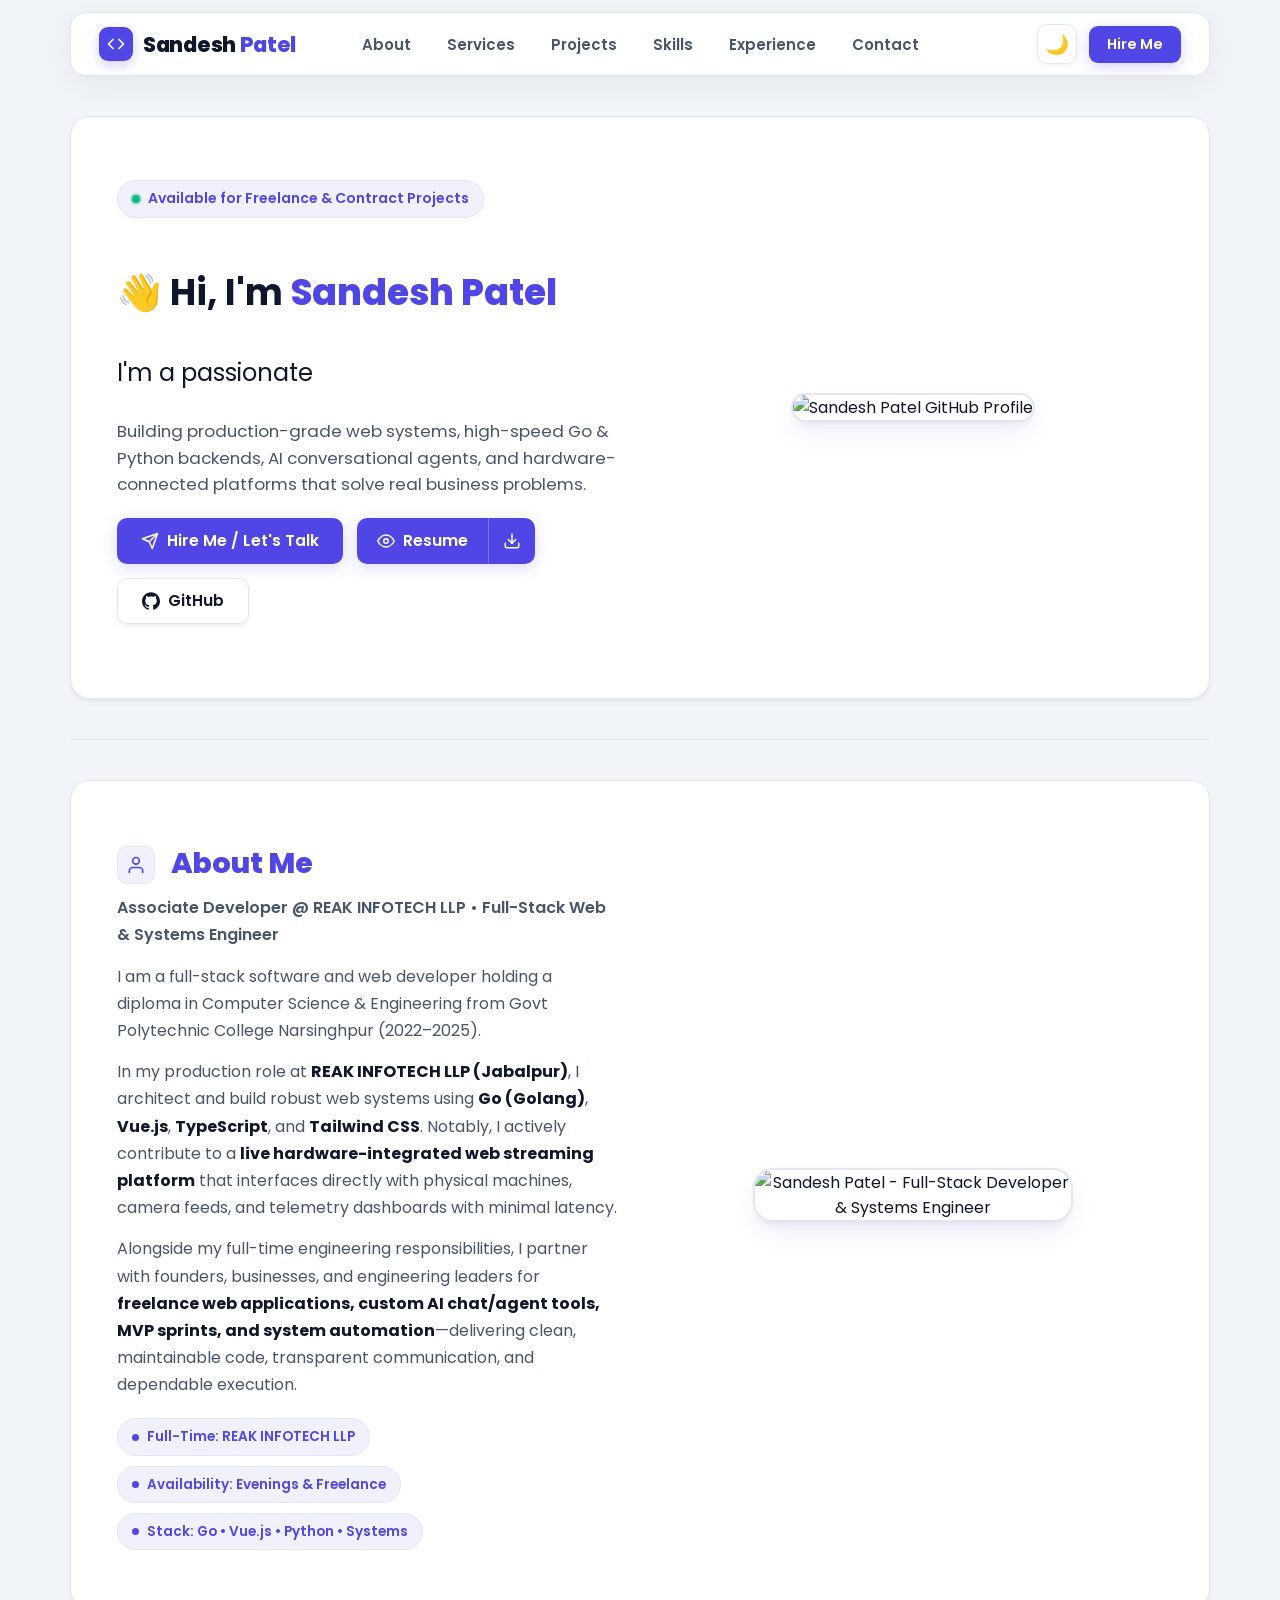
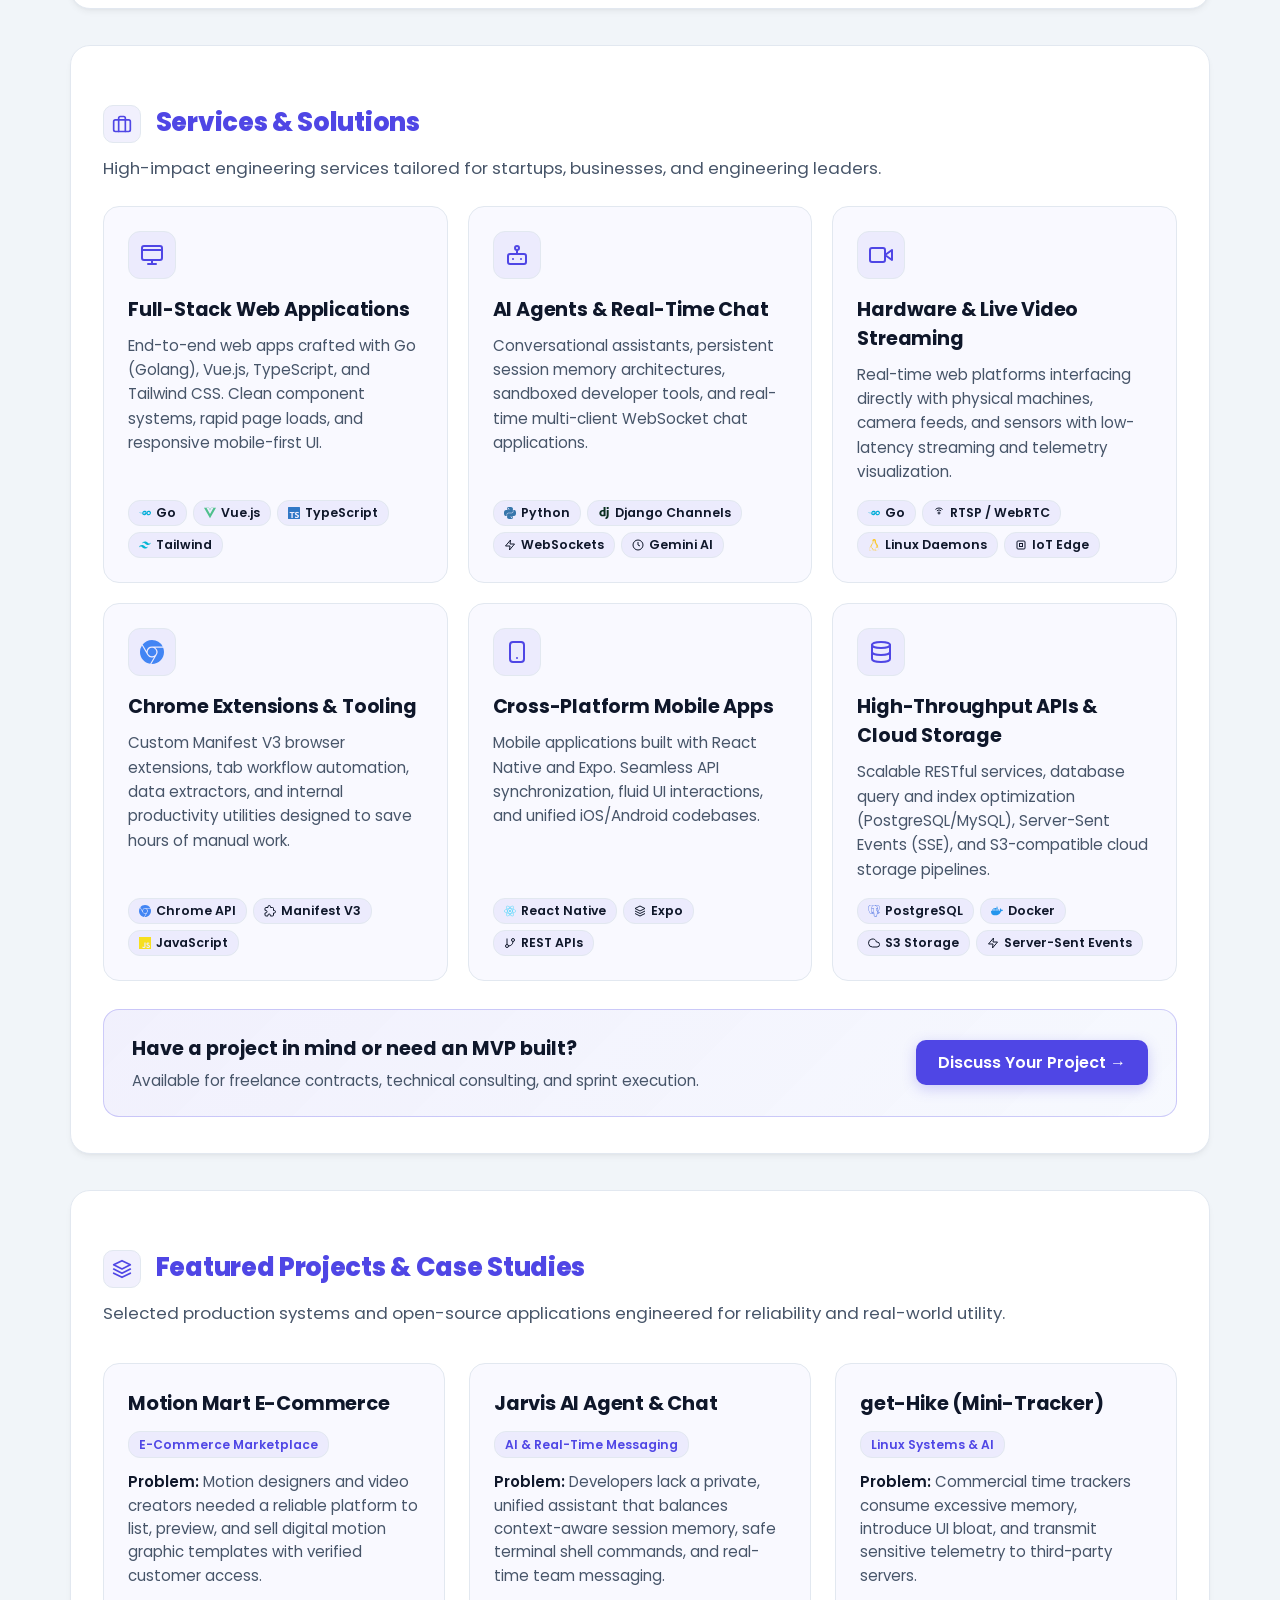
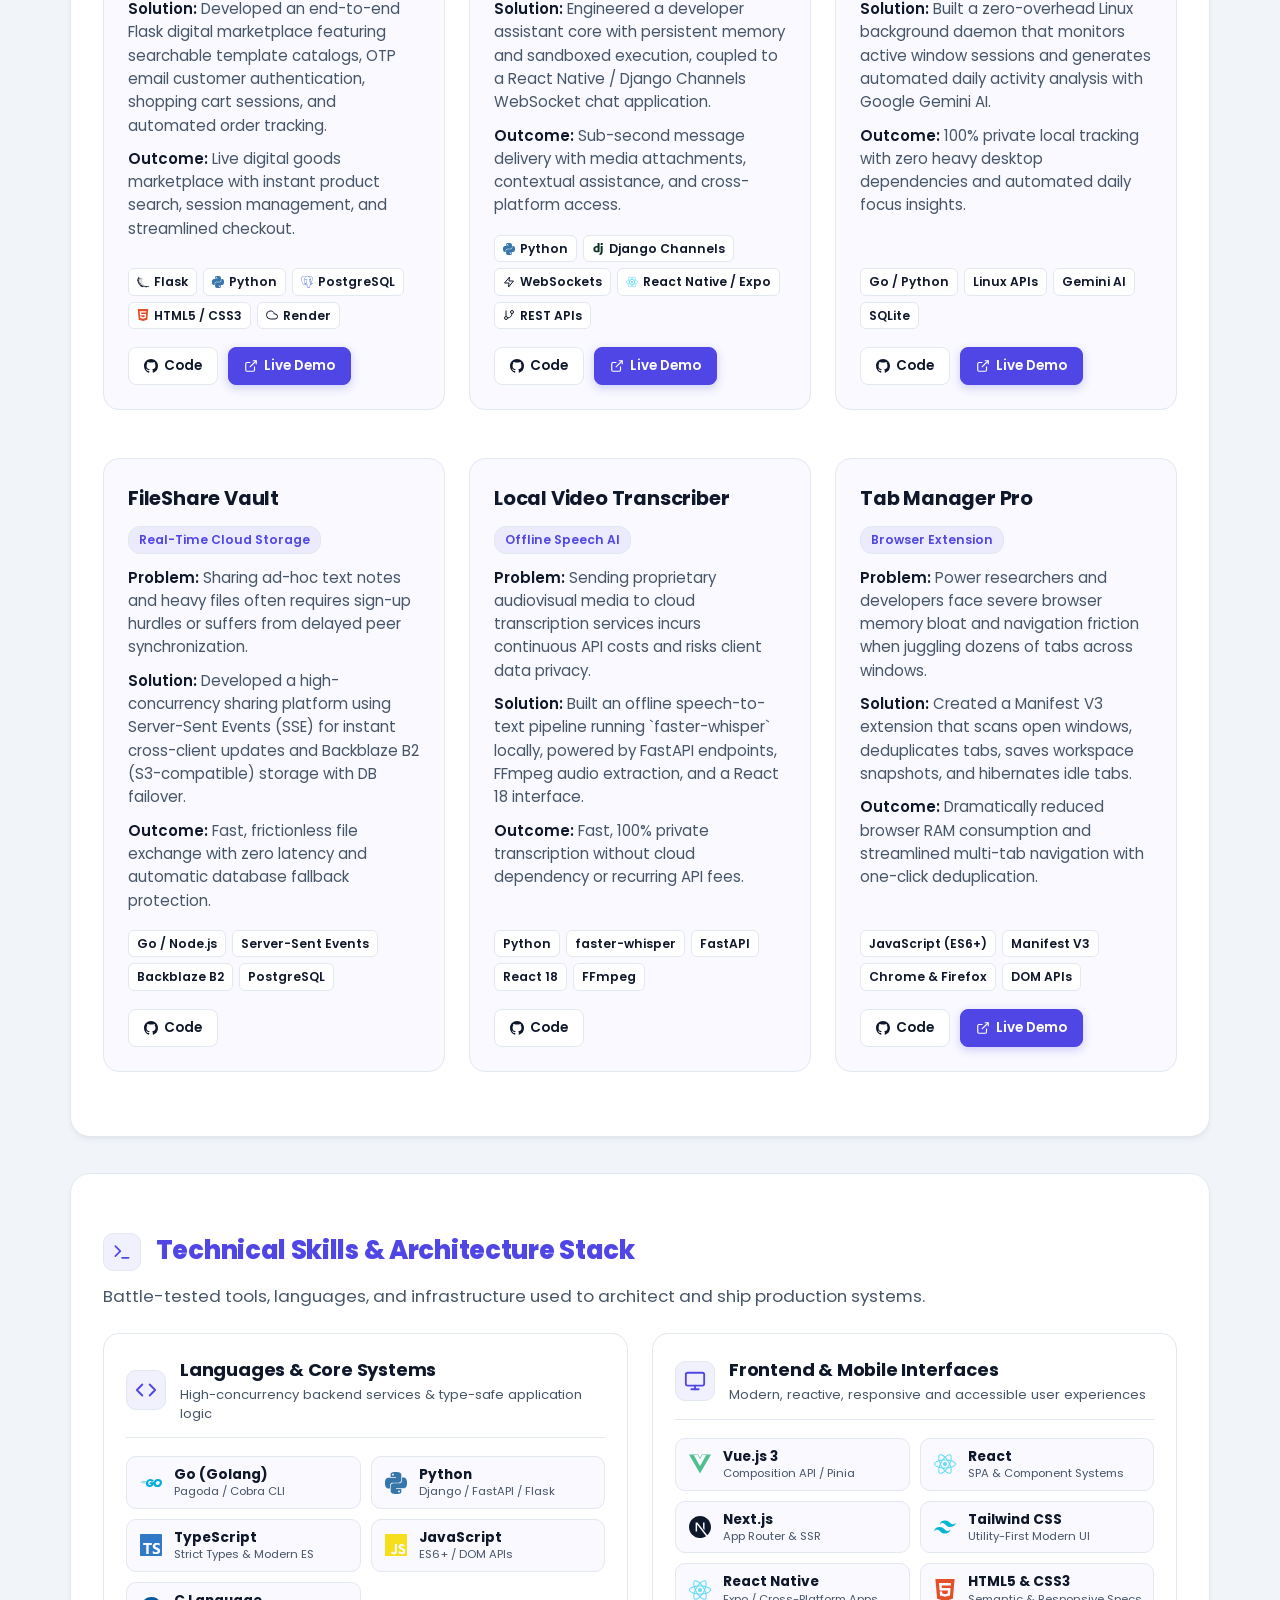
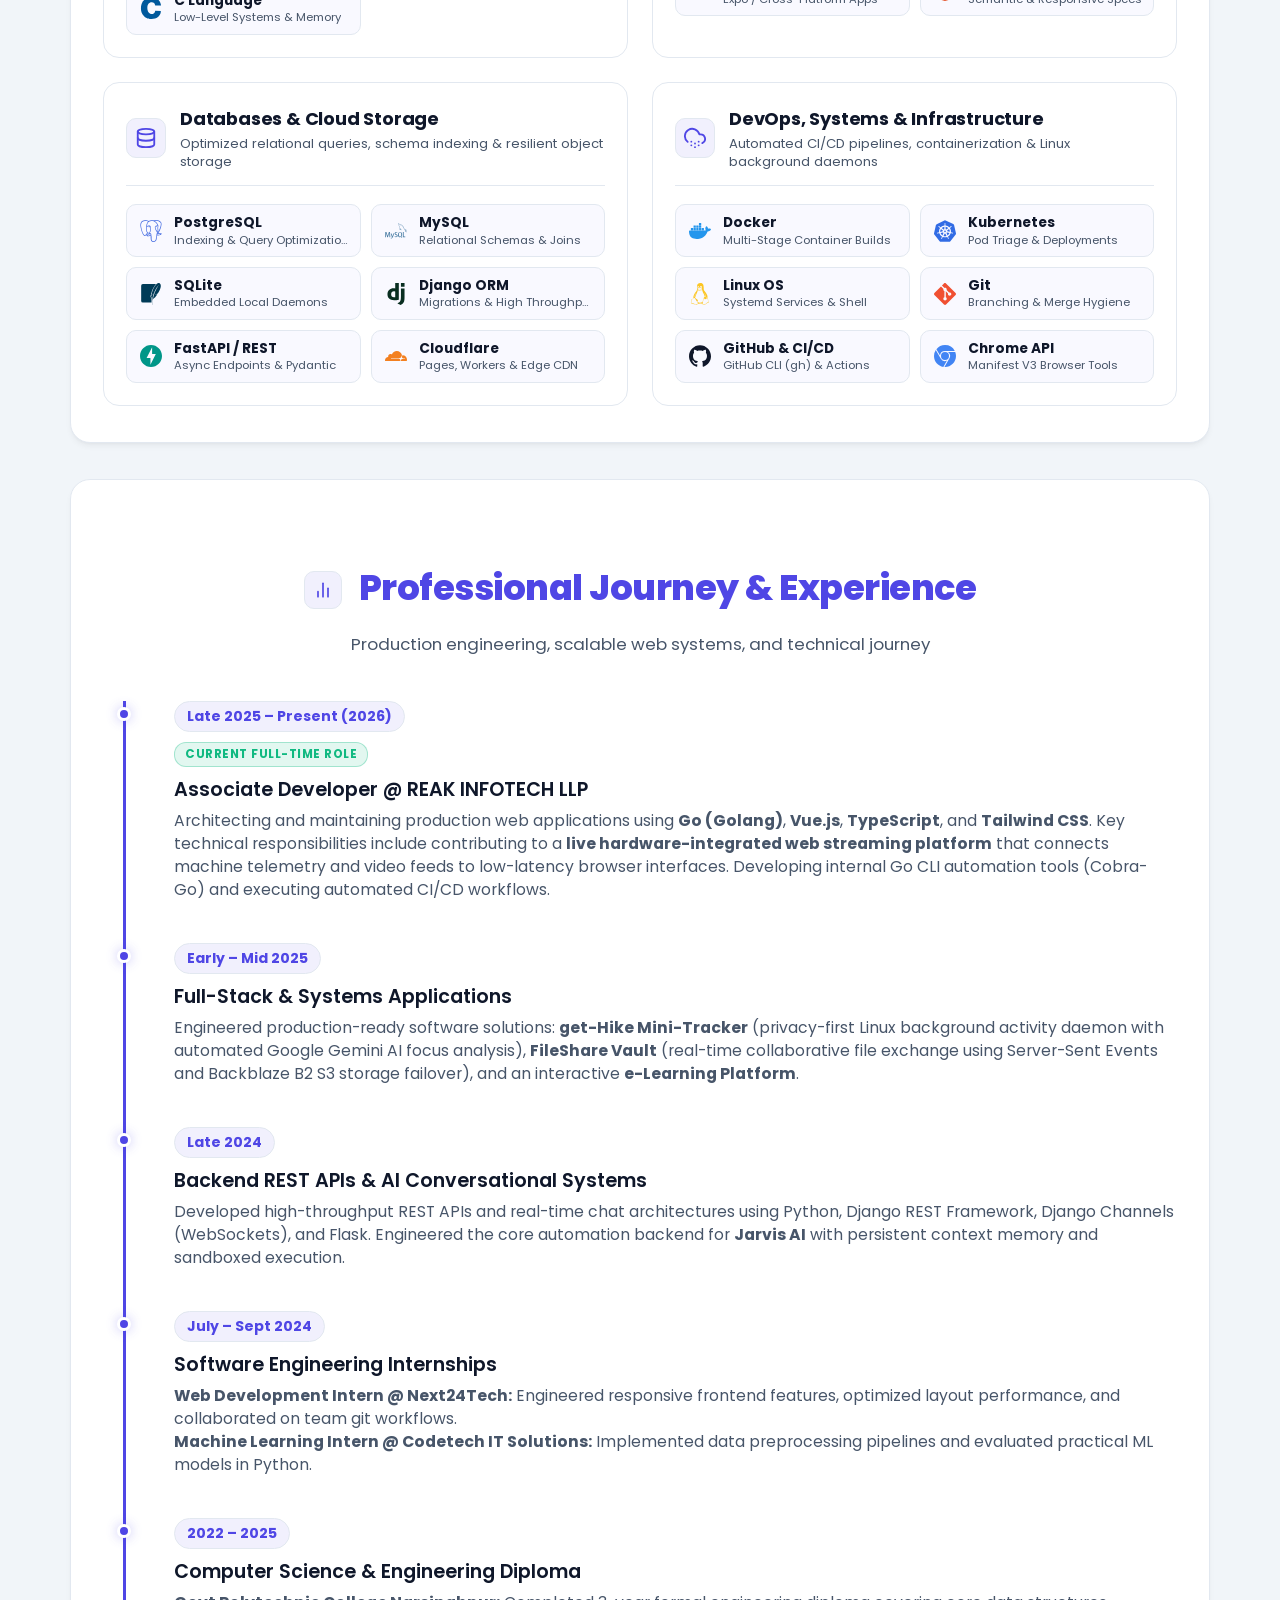
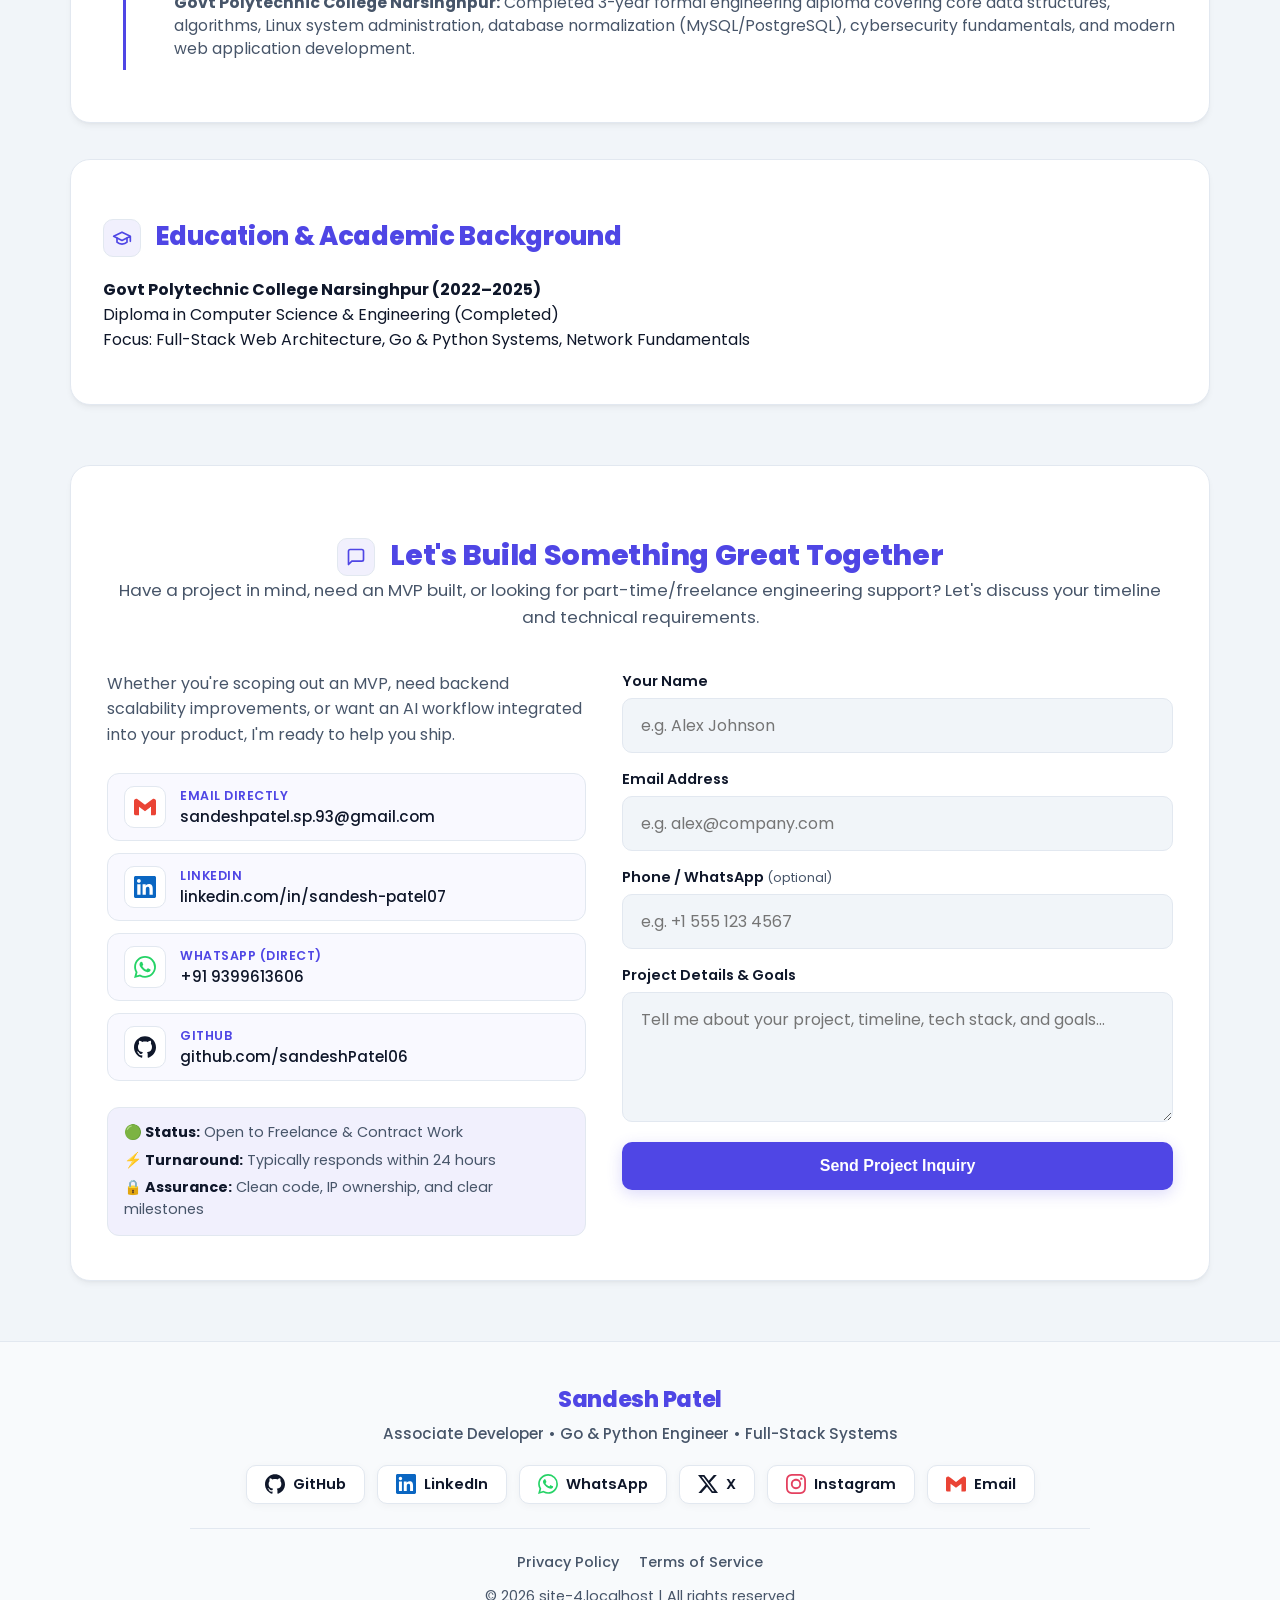
==== commit 3c2f1158: "feat(branding): replace emojis with authentic industry SVG logos, interactive tech stack matrix, and" ====
--- a/index.html
+++ b/index.html
@@ -82,7 +82,12 @@
   <header id="home" class="site-header">
     <nav>
       <a href="#home" class="logo" title="Sandesh Patel Portfolio">
-        <span class="logo-avatar">SP</span>
+        <span class="logo-avatar" aria-hidden="true">
+          <svg width="18" height="18" viewBox="0 0 24 24" fill="none" stroke="currentColor" stroke-width="2.2" stroke-linecap="round" stroke-linejoin="round">
+            <polyline points="16 18 22 12 16 6"></polyline>
+            <polyline points="8 6 2 12 8 18"></polyline>
+          </svg>
+        </span>
         <span class="logo-text">Sandesh <span class="logo-accent">Patel</span></span>
       </a>
       <div class="Right" id="nav-menu">
@@ -116,7 +121,13 @@
       <p class="hero-role-line">I'm a passionate <span id="element"></span></p>
       <p class="hero-subtext">Building production-grade web systems, high-speed Go & Python backends, AI conversational agents, and hardware-connected platforms that solve real business problems.</p>
       <div class="buttons">
-        <a href="#contact" class="btn" title="Hire Sandesh or discuss a project">🚀 Hire Me / Let's Talk</a>
+        <a href="#contact" class="btn" title="Hire Sandesh or discuss a project">
+          <svg width="18" height="18" viewBox="0 0 24 24" fill="none" stroke="currentColor" stroke-width="2" stroke-linecap="round" stroke-linejoin="round" aria-hidden="true">
+            <line x1="22" y1="2" x2="11" y2="13"></line>
+            <polygon points="22 2 15 22 11 13 2 9 22 2"></polygon>
+          </svg>
+          Hire Me / Let's Talk
+        </a>
         <div class="btn-group">
           <button id="view-resume-btn" class="btn-group-left" type="button" title="View Resume Preview">
             <svg width="18" height="18" viewBox="0 0 24 24" fill="none" stroke="currentColor" stroke-width="2"
@@ -137,7 +148,10 @@
             </svg>
           </a>
         </div>
-        <a target="_blank" class="btn btn-secondary" href="https://github.com/sandeshPatel06" title="View GitHub Repositories">💻 GitHub</a>
+        <a target="_blank" class="btn btn-secondary" href="https://github.com/sandeshPatel06" title="View GitHub Repositories">
+          <svg width="18" height="18" viewBox="0 0 24 24" fill="currentColor" role="img" aria-label="GitHub"><path d="M12 .297c-6.63 0-12 5.373-12 12 0 5.303 3.438 9.8 8.205 11.385.6.113.82-.258.82-.577 0-.285-.01-1.04-.015-2.04-3.338.724-4.042-1.61-4.042-1.61C4.422 18.07 3.633 17.7 3.633 17.7c-1.087-.744.084-.729.084-.729 1.205.084 1.838 1.236 1.838 1.236 1.07 1.835 2.809 1.305 3.495.998.108-.776.417-1.305.76-1.605-2.665-.3-5.466-1.332-5.466-5.93 0-1.31.465-2.38 1.235-3.22-.135-.303-.54-1.523.105-3.176 0 0 1.005-.322 3.3 1.23.96-.267 1.98-.399 3-.405 1.02.006 2.04.138 3 .405 2.28-1.552 3.285-1.23 3.285-1.23.645 1.653.24 2.873.12 3.176.765.84 1.23 1.91 1.23 3.22 0 4.61-2.805 5.625-5.475 5.92.42.36.81 1.096.81 2.22 0 1.606-.015 2.896-.015 3.286 0 .315.21.69.825.57C20.565 22.092 24 17.592 24 12.297c0-6.627-5.373-12-12-12"/></svg>
+          GitHub
+        </a>
       </div>
     </div>
     <div class="rightsection">
@@ -150,7 +164,15 @@
   <!-- ===== About Section ===== -->
   <section id="about" class="firstsection about-section">
     <div class="leftsection">
-      <h2><span class="heading-icon" aria-hidden="true">👨‍💻</span> About Me</h2>
+      <h2>
+        <span class="heading-icon" aria-hidden="true">
+          <svg width="22" height="22" viewBox="0 0 24 24" fill="none" stroke="currentColor" stroke-width="2" stroke-linecap="round" stroke-linejoin="round">
+            <path d="M20 21v-2a4 4 0 0 0-4-4H8a4 4 0 0 0-4 4v2"></path>
+            <circle cx="12" cy="7" r="4"></circle>
+          </svg>
+        </span>
+        About Me
+      </h2>
       <p class="about-headline">Associate Developer @ REAK INFOTECH LLP • Full-Stack Web & Systems Engineer</p>
       <p>I am a full-stack software and web developer holding a diploma in Computer Science & Engineering from Govt Polytechnic College Narsinghpur (2022–2025).</p>
       <p>In my production role at <strong>REAK INFOTECH LLP (Jabalpur)</strong>, I architect and build robust web systems using <strong>Go (Golang)</strong>, <strong>Vue.js</strong>, <strong>TypeScript</strong>, and <strong>Tailwind CSS</strong>. Notably, I actively contribute to a <strong>live hardware-integrated web streaming platform</strong> that interfaces directly with physical machines, camera feeds, and telemetry dashboards with minimal latency.</p>
@@ -176,61 +198,118 @@
 
   <!-- ===== Services / Hire Me Section ===== -->
   <section id="services" class="services-container">
-    <h2><span class="heading-icon" aria-hidden="true">💼</span> Services & Solutions</h2>
+    <h2>
+      <span class="heading-icon" aria-hidden="true">
+        <svg width="22" height="22" viewBox="0 0 24 24" fill="none" stroke="currentColor" stroke-width="2" stroke-linecap="round" stroke-linejoin="round">
+          <rect x="2" y="7" width="20" height="14" rx="2" ry="2"></rect>
+          <path d="M16 21V5a2 2 0 0 0-2-2h-4a2 2 0 0 0-2 2v16"></path>
+        </svg>
+      </span>
+      Services & Solutions
+    </h2>
     <p class="section-intro">High-impact engineering services tailored for startups, businesses, and engineering leaders.</p>
 
     <div class="services-grid">
       <div class="service-card">
-        <div class="service-icon">🚀</div>
+        <div class="service-icon" aria-hidden="true">
+          <svg width="26" height="26" viewBox="0 0 24 24" fill="none" stroke="currentColor" stroke-width="2" stroke-linecap="round" stroke-linejoin="round">
+            <rect x="2" y="3" width="20" height="14" rx="2" ry="2"></rect>
+            <line x1="8" y1="21" x2="16" y2="21"></line>
+            <line x1="12" y1="17" x2="12" y2="21"></line>
+            <line x1="2" y1="7" x2="22" y2="7"></line>
+          </svg>
+        </div>
         <h3>Full-Stack Web Applications</h3>
         <p>End-to-end web apps crafted with Go (Golang), Vue.js, TypeScript, and Tailwind CSS. Clean component systems, rapid page loads, and responsive mobile-first UI.</p>
         <div class="service-tags">
-          <span>Go</span><span>Vue.js</span><span>TypeScript</span><span>Tailwind</span>
+          <span><svg width="12" height="12" viewBox="0 0 24 24" fill="#00ADD8" role="img" aria-label="Go"><path d="M1.811 10.231c-.047 0-.058-.023-.035-.059l.246-.315c.023-.035.081-.058.128-.058h4.172c.046 0 .058.035.035.07l-.199.303c-.023.036-.082.07-.117.07zM.047 11.306c-.047 0-.059-.023-.035-.058l.245-.316c.023-.035.082-.058.129-.058h5.328c.047 0 .07.035.058.07l-.093.28c-.012.047-.058.07-.105.07zm2.828 1.075c-.047 0-.059-.035-.035-.07l.163-.292c.023-.035.07-.07.117-.07h2.337c.047 0 .07.035.07.082l-.023.28c0 .047-.047.082-.082.082zm12.129-2.36c-.736.187-1.239.327-1.963.514-.176.046-.187.058-.34-.117-.174-.199-.303-.327-.548-.444-.737-.362-1.45-.257-2.115.175-.795.514-1.204 1.274-1.192 2.22.011.935.654 1.706 1.577 1.835.795.105 1.46-.175 1.987-.77.105-.13.198-.27.315-.434H10.47c-.245 0-.304-.152-.222-.35.152-.362.432-.97.596-1.274a.315.315 0 01.292-.187h4.253c-.023.316-.023.631-.07.947a4.983 4.983 0 01-.958 2.29c-.841 1.11-1.94 1.8-3.33 1.986-1.145.152-2.209-.07-3.143-.77-.865-.655-1.356-1.52-1.484-2.595-.152-1.274.222-2.419.993-3.424.83-1.086 1.928-1.776 3.272-2.02 1.098-.2 2.15-.07 3.096.571.62.41 1.063.97 1.356 1.648.07.105.023.164-.117.2m3.868 6.461c-1.064-.024-2.034-.328-2.852-1.029a3.665 3.665 0 01-1.262-2.255c-.21-1.32.152-2.489.947-3.529.853-1.122 1.881-1.706 3.272-1.95 1.192-.21 2.314-.095 3.33.595.923.63 1.496 1.484 1.648 2.605.198 1.578-.257 2.863-1.344 3.962-.771.783-1.718 1.273-2.805 1.495-.315.06-.63.07-.934.106zm2.78-4.72c-.011-.153-.011-.27-.034-.387-.21-1.157-1.274-1.81-2.384-1.554-1.087.245-1.788.935-2.045 2.033-.21.912.234 1.835 1.075 2.21.643.28 1.285.244 1.905-.07.923-.48 1.425-1.228 1.484-2.233z"/></svg> Go</span>
+          <span><svg width="12" height="12" viewBox="0 0 24 24" fill="#4FC08D" role="img" aria-label="vuedotjs"><path d="M24,1.61H14.06L12,5.16,9.94,1.61H0L12,22.39ZM12,14.08,5.16,2.23H9.59L12,6.41l2.41-4.18h4.43Z"/></svg> Vue.js</span>
+          <span><svg width="12" height="12" viewBox="0 0 24 24" fill="#3178C6" role="img" aria-label="TypeScript"><path d="M1.125 0C.502 0 0 .502 0 1.125v21.75C0 23.498.502 24 1.125 24h21.75c.623 0 1.125-.502 1.125-1.125V1.125C24 .502 23.498 0 22.875 0zm17.363 9.75c.612 0 1.154.037 1.627.111a6.38 6.38 0 0 1 1.306.34v2.458a3.95 3.95 0 0 0-.643-.361 5.093 5.093 0 0 0-.717-.26 5.453 5.453 0 0 0-1.426-.2c-.3 0-.573.028-.819.086a2.1 2.1 0 0 0-.623.242c-.17.104-.3.229-.393.374a.888.888 0 0 0-.14.49c0 .196.053.373.156.529.104.156.252.304.443.444s.423.276.696.41c.273.135.582.274.926.416.47.197.892.407 1.266.628.374.222.695.473.963.753.268.279.472.598.614.957.142.359.214.776.214 1.253 0 .657-.125 1.21-.373 1.656a3.033 3.033 0 0 1-1.012 1.085 4.38 4.38 0 0 1-1.487.596c-.566.12-1.163.18-1.79.18a9.916 9.916 0 0 1-1.84-.164 5.544 5.544 0 0 1-1.512-.493v-2.63a5.033 5.033 0 0 0 3.237 1.2c.333 0 .624-.03.872-.09.249-.06.456-.144.623-.25.166-.108.29-.234.373-.38a1.023 1.023 0 0 0-.074-1.089 2.12 2.12 0 0 0-.537-.5 5.597 5.597 0 0 0-.807-.444 27.72 27.72 0 0 0-1.007-.436c-.918-.383-1.602-.852-2.053-1.405-.45-.553-.676-1.222-.676-2.005 0-.614.123-1.141.369-1.582.246-.441.58-.804 1.004-1.089a4.494 4.494 0 0 1 1.47-.629 7.536 7.536 0 0 1 1.77-.201zm-15.113.188h9.563v2.166H9.506v9.646H6.789v-9.646H3.375z"/></svg> TypeScript</span>
+          <span><svg width="12" height="12" viewBox="0 0 24 24" fill="#06B6D4" role="img" aria-label="Tailwind CSS"><path d="M12.001,4.8c-3.2,0-5.2,1.6-6,4.8c1.2-1.6,2.6-2.2,4.2-1.8c0.913,0.228,1.565,0.89,2.288,1.624 C13.666,10.618,15.027,12,18.001,12c3.2,0,5.2-1.6,6-4.8c-1.2,1.6-2.6,2.2-4.2,1.8c-0.913-0.228-1.565-0.89-2.288-1.624 C16.337,6.182,14.976,4.8,12.001,4.8z M6.001,12c-3.2,0-5.2,1.6-6,4.8c1.2-1.6,2.6-2.2,4.2-1.8c0.913,0.228,1.565,0.89,2.288,1.624 c1.177,1.194,2.538,2.576,5.512,2.576c3.2,0,5.2-1.6,6-4.8c-1.2,1.6-2.6,2.2-4.2,1.8c-0.913-0.228-1.565-0.89-2.288-1.624 C10.337,13.382,8.976,12,6.001,12z"/></svg> Tailwind</span>
         </div>
       </div>
 
       <div class="service-card">
-        <div class="service-icon">🤖</div>
+        <div class="service-icon" aria-hidden="true">
+          <svg width="26" height="26" viewBox="0 0 24 24" fill="none" stroke="currentColor" stroke-width="2" stroke-linecap="round" stroke-linejoin="round">
+            <rect x="3" y="11" width="18" height="10" rx="2"></rect>
+            <circle cx="12" cy="5" r="2"></circle>
+            <path d="M12 7v4"></path>
+            <line x1="8" y1="16" x2="8.01" y2="16"></line>
+            <line x1="16" y1="16" x2="16.01" y2="16"></line>
+          </svg>
+        </div>
         <h3>AI Agents & Real-Time Chat</h3>
         <p>Conversational assistants, persistent session memory architectures, sandboxed developer tools, and real-time multi-client WebSocket chat applications.</p>
         <div class="service-tags">
-          <span>Gemini AI</span><span>WebSockets</span><span>Django Channels</span><span>Python</span>
+          <span><svg width="12" height="12" viewBox="0 0 24 24" fill="#3776AB" role="img" aria-label="Python"><path d="M14.25.18l.9.2.73.26.59.3.45.32.34.34.25.34.16.33.1.3.04.26.02.2-.01.13V8.5l-.05.63-.13.55-.21.46-.26.38-.3.31-.33.25-.35.19-.35.14-.33.1-.3.07-.26.04-.21.02H8.77l-.69.05-.59.14-.5.22-.41.27-.33.32-.27.35-.2.36-.15.37-.1.35-.07.32-.04.27-.02.21v3.06H3.17l-.21-.03-.28-.07-.32-.12-.35-.18-.36-.26-.36-.36-.35-.46-.32-.59-.28-.73-.21-.88-.14-1.05-.05-1.23.06-1.22.16-1.04.24-.87.32-.71.36-.57.4-.44.42-.33.42-.24.4-.16.36-.1.32-.05.24-.01h.16l.06.01h8.16v-.83H6.18l-.01-2.75-.02-.37.05-.34.11-.31.17-.28.25-.26.31-.23.38-.2.44-.18.51-.15.58-.12.64-.1.71-.06.77-.04.84-.02 1.27.05zm-6.3 1.98l-.23.33-.08.41.08.41.23.34.33.22.41.09.41-.09.33-.22.23-.34.08-.41-.08-.41-.23-.33-.33-.22-.41-.09-.41.09zm13.09 3.95l.28.06.32.12.35.18.36.27.36.35.35.47.32.59.28.73.21.88.14 1.04.05 1.23-.06 1.23-.16 1.04-.24.86-.32.71-.36.57-.4.45-.42.33-.42.24-.4.16-.36.09-.32.05-.24.02-.16-.01h-8.22v.82h5.84l.01 2.76.02.36-.05.34-.11.31-.17.29-.25.25-.31.24-.38.2-.44.17-.51.15-.58.13-.64.09-.71.07-.77.04-.84.01-1.27-.04-1.07-.14-.9-.2-.73-.25-.59-.3-.45-.33-.34-.34-.25-.34-.16-.33-.1-.3-.04-.25-.02-.2.01-.13v-5.34l.05-.64.13-.54.21-.46.26-.38.3-.32.33-.24.35-.2.35-.14.33-.1.3-.06.26-.04.21-.02.13-.01h5.84l.69-.05.59-.14.5-.21.41-.28.33-.32.27-.35.2-.36.15-.36.1-.35.07-.32.04-.28.02-.21V6.07h2.09l.14.01zm-6.47 14.25l-.23.33-.08.41.08.41.23.33.33.23.41.08.41-.08.33-.23.23-.33.08-.41-.08-.41-.23-.33-.33-.23-.41-.08-.41.08z"/></svg> Python</span>
+          <span><svg width="12" height="12" viewBox="0 0 24 24" fill="#092E20" role="img" aria-label="Django"><path d="M11.146 0h3.924v18.166c-2.013.382-3.491.535-5.096.535-4.791 0-7.288-2.166-7.288-6.32 0-4.002 2.65-6.6 6.753-6.6.637 0 1.121.05 1.707.203zm0 9.143a3.894 3.894 0 00-1.325-.204c-1.988 0-3.134 1.223-3.134 3.365 0 2.09 1.096 3.236 3.109 3.236.433 0 .79-.025 1.35-.102V9.142zM21.314 6.06v9.098c0 3.134-.229 4.638-.917 5.937-.637 1.249-1.478 2.039-3.211 2.905l-3.644-1.733c1.733-.815 2.574-1.53 3.109-2.625.561-1.121.739-2.421.739-5.835V6.059h3.924zM17.39.021h3.924v4.026H17.39z"/></svg> Django Channels</span>
+          <span><svg width="12" height="12" viewBox="0 0 24 24" fill="none" stroke="currentColor" stroke-width="2"><polygon points="13 2 3 14 12 14 11 22 21 10 12 10 13 2"></polygon></svg> WebSockets</span>
+          <span><svg width="12" height="12" viewBox="0 0 24 24" fill="none" stroke="currentColor" stroke-width="2"><circle cx="12" cy="12" r="10"></circle><path d="M12 6v6l4 2"></path></svg> Gemini AI</span>
         </div>
       </div>
 
       <div class="service-card">
-        <div class="service-icon">📡</div>
+        <div class="service-icon" aria-hidden="true">
+          <svg width="26" height="26" viewBox="0 0 24 24" fill="none" stroke="currentColor" stroke-width="2" stroke-linecap="round" stroke-linejoin="round">
+            <polygon points="23 7 16 12 23 17 23 7"></polygon>
+            <rect x="1" y="5" width="15" height="14" rx="2" ry="2"></rect>
+          </svg>
+        </div>
         <h3>Hardware & Live Video Streaming</h3>
         <p>Real-time web platforms interfacing directly with physical machines, camera feeds, and sensors with low-latency streaming and telemetry visualization.</p>
         <div class="service-tags">
-          <span>Go</span><span>RTSP / WebRTC</span><span>IoT Web</span><span>Linux</span>
+          <span><svg width="12" height="12" viewBox="0 0 24 24" fill="#00ADD8" role="img" aria-label="Go"><path d="M1.811 10.231c-.047 0-.058-.023-.035-.059l.246-.315c.023-.035.081-.058.128-.058h4.172c.046 0 .058.035.035.07l-.199.303c-.023.036-.082.07-.117.07zM.047 11.306c-.047 0-.059-.023-.035-.058l.245-.316c.023-.035.082-.058.129-.058h5.328c.047 0 .07.035.058.07l-.093.28c-.012.047-.058.07-.105.07zm2.828 1.075c-.047 0-.059-.035-.035-.07l.163-.292c.023-.035.07-.07.117-.07h2.337c.047 0 .07.035.07.082l-.023.28c0 .047-.047.082-.082.082zm12.129-2.36c-.736.187-1.239.327-1.963.514-.176.046-.187.058-.34-.117-.174-.199-.303-.327-.548-.444-.737-.362-1.45-.257-2.115.175-.795.514-1.204 1.274-1.192 2.22.011.935.654 1.706 1.577 1.835.795.105 1.46-.175 1.987-.77.105-.13.198-.27.315-.434H10.47c-.245 0-.304-.152-.222-.35.152-.362.432-.97.596-1.274a.315.315 0 01.292-.187h4.253c-.023.316-.023.631-.07.947a4.983 4.983 0 01-.958 2.29c-.841 1.11-1.94 1.8-3.33 1.986-1.145.152-2.209-.07-3.143-.77-.865-.655-1.356-1.52-1.484-2.595-.152-1.274.222-2.419.993-3.424.83-1.086 1.928-1.776 3.272-2.02 1.098-.2 2.15-.07 3.096.571.62.41 1.063.97 1.356 1.648.07.105.023.164-.117.2m3.868 6.461c-1.064-.024-2.034-.328-2.852-1.029a3.665 3.665 0 01-1.262-2.255c-.21-1.32.152-2.489.947-3.529.853-1.122 1.881-1.706 3.272-1.95 1.192-.21 2.314-.095 3.33.595.923.63 1.496 1.484 1.648 2.605.198 1.578-.257 2.863-1.344 3.962-.771.783-1.718 1.273-2.805 1.495-.315.06-.63.07-.934.106zm2.78-4.72c-.011-.153-.011-.27-.034-.387-.21-1.157-1.274-1.81-2.384-1.554-1.087.245-1.788.935-2.045 2.033-.21.912.234 1.835 1.075 2.21.643.28 1.285.244 1.905-.07.923-.48 1.425-1.228 1.484-2.233z"/></svg> Go</span>
+          <span><svg width="12" height="12" viewBox="0 0 24 24" fill="none" stroke="currentColor" stroke-width="2"><path d="M4.93 4.93a10 10 0 0 1 14.14 0"></path><path d="M7.76 7.76a6 6 0 0 1 8.48 0"></path><circle cx="12" cy="12" r="2"></circle></svg> RTSP / WebRTC</span>
+          <span><svg width="12" height="12" viewBox="0 0 24 24" fill="#FCC624" role="img" aria-label="Linux"><path d="M12.504 0c-.155 0-.315.008-.48.021-4.226.333-3.105 4.807-3.17 6.298-.076 1.092-.3 1.953-1.05 3.02-.885 1.051-2.127 2.75-2.716 4.521-.278.832-.41 1.684-.287 2.489a.424.424 0 00-.11.135c-.26.268-.45.6-.663.839-.199.199-.485.267-.797.4-.313.136-.658.269-.864.68-.09.189-.136.394-.132.602 0 .199.027.4.055.536.058.399.116.728.04.97-.249.68-.28 1.145-.106 1.484.174.334.535.47.94.601.81.2 1.91.135 2.774.6.926.466 1.866.67 2.616.47.526-.116.97-.464 1.208-.946.587-.003 1.23-.269 2.26-.334.699-.058 1.574.267 2.577.2.025.134.063.198.114.333l.003.003c.391.778 1.113 1.132 1.884 1.071.771-.06 1.592-.536 2.257-1.306.631-.765 1.683-1.084 2.378-1.503.348-.199.629-.469.649-.853.023-.4-.2-.811-.714-1.376v-.097l-.003-.003c-.17-.2-.25-.535-.338-.926-.085-.401-.182-.786-.492-1.046h-.003c-.059-.054-.123-.067-.188-.135a.357.357 0 00-.19-.064c.431-1.278.264-2.55-.173-3.694-.533-1.41-1.465-2.638-2.175-3.483-.796-1.005-1.576-1.957-1.56-3.368.026-2.152.236-6.133-3.544-6.139zm.529 3.405h.013c.213 0 .396.062.584.198.19.135.33.332.438.533.105.259.158.459.166.724 0-.02.006-.04.006-.06v.105a.086.086 0 01-.004-.021l-.004-.024a1.807 1.807 0 01-.15.706.953.953 0 01-.213.335.71.71 0 00-.088-.042c-.104-.045-.198-.064-.284-.133a1.312 1.312 0 00-.22-.066c.05-.06.146-.133.183-.198.053-.128.082-.264.088-.402v-.02a1.21 1.21 0 00-.061-.4c-.045-.134-.101-.2-.183-.333-.084-.066-.167-.132-.267-.132h-.016c-.093 0-.176.03-.262.132a.8.8 0 00-.205.334 1.18 1.18 0 00-.09.4v.019c.002.089.008.179.02.267-.193-.067-.438-.135-.607-.202a1.635 1.635 0 01-.018-.2v-.02a1.772 1.772 0 01.15-.768c.082-.22.232-.406.43-.533a.985.985 0 01.594-.2zm-2.962.059h.036c.142 0 .27.048.399.135.146.129.264.288.344.465.09.199.14.4.153.667v.004c.007.134.006.2-.002.266v.08c-.03.007-.056.018-.083.024-.152.055-.274.135-.393.2.012-.09.013-.18.003-.267v-.015c-.012-.133-.04-.2-.082-.333a.613.613 0 00-.166-.267.248.248 0 00-.183-.064h-.021c-.071.006-.13.04-.186.132a.552.552 0 00-.12.27.944.944 0 00-.023.33v.015c.012.135.037.2.08.334.046.134.098.2.166.268.01.009.02.018.034.024-.07.057-.117.07-.176.136a.304.304 0 01-.131.068 2.62 2.62 0 01-.275-.402 1.772 1.772 0 01-.155-.667 1.759 1.759 0 01.08-.668 1.43 1.43 0 01.283-.535c.128-.133.26-.2.418-.2zm1.37 1.706c.332 0 .733.065 1.216.399.293.2.523.269 1.052.468h.003c.255.136.405.266.478.399v-.131a.571.571 0 01.016.47c-.123.31-.516.643-1.063.842v.002c-.268.135-.501.333-.775.465-.276.135-.588.292-1.012.267a1.139 1.139 0 01-.448-.067 3.566 3.566 0 01-.322-.198c-.195-.135-.363-.332-.612-.465v-.005h-.005c-.4-.246-.616-.512-.686-.71-.07-.268-.005-.47.193-.6.224-.135.38-.271.483-.336.104-.074.143-.102.176-.131h.002v-.003c.169-.202.436-.47.839-.601.139-.036.294-.065.466-.065zm2.8 2.142c.358 1.417 1.196 3.475 1.735 4.473.286.534.855 1.659 1.102 3.024.156-.005.33.018.513.064.646-1.671-.546-3.467-1.089-3.966-.22-.2-.232-.335-.123-.335.59.534 1.365 1.572 1.646 2.757.13.535.16 1.104.021 1.67.067.028.135.06.205.067 1.032.534 1.413.938 1.23 1.537v-.043c-.06-.003-.12 0-.18 0h-.016c.151-.467-.182-.825-1.065-1.224-.915-.4-1.646-.336-1.77.465-.008.043-.013.066-.018.135-.068.023-.139.053-.209.064-.43.268-.662.669-.793 1.187-.13.533-.17 1.156-.205 1.869v.003c-.02.334-.17.838-.319 1.35-1.5 1.072-3.58 1.538-5.348.334a2.645 2.645 0 00-.402-.533 1.45 1.45 0 00-.275-.333c.182 0 .338-.03.465-.067a.615.615 0 00.314-.334c.108-.267 0-.697-.345-1.163-.345-.467-.931-.995-1.788-1.521-.63-.4-.986-.87-1.15-1.396-.165-.534-.143-1.085-.015-1.645.245-1.07.873-2.11 1.274-2.763.107-.065.037.135-.408.974-.396.751-1.14 2.497-.122 3.854a8.123 8.123 0 01.647-2.876c.564-1.278 1.743-3.504 1.836-5.268.048.036.217.135.289.202.218.133.38.333.59.465.21.201.477.335.876.335.039.003.075.006.11.006.412 0 .73-.134.997-.268.29-.134.52-.334.74-.4h.005c.467-.135.835-.402 1.044-.7zm2.185 8.958c.037.6.343 1.245.882 1.377.588.134 1.434-.333 1.791-.765l.211-.01c.315-.007.577.01.847.268l.003.003c.208.199.305.53.391.876.085.4.154.78.409 1.066.486.527.645.906.636 1.14l.003-.007v.018l-.003-.012c-.015.262-.185.396-.498.595-.63.401-1.746.712-2.457 1.57-.618.737-1.37 1.14-2.036 1.191-.664.053-1.237-.2-1.574-.898l-.005-.003c-.21-.4-.12-1.025.056-1.69.176-.668.428-1.344.463-1.897.037-.714.076-1.335.195-1.814.12-.465.308-.797.641-.984l.045-.022zm-10.814.049h.01c.053 0 .105.005.157.014.376.055.706.333 1.023.752l.91 1.664.003.003c.243.533.754 1.064 1.189 1.637.434.598.77 1.131.729 1.57v.006c-.057.744-.48 1.148-1.125 1.294-.645.135-1.52.002-2.395-.464-.968-.536-2.118-.469-2.857-.602-.369-.066-.61-.2-.723-.4-.11-.2-.113-.602.123-1.23v-.004l.002-.003c.117-.334.03-.752-.027-1.118-.055-.401-.083-.71.043-.94.16-.334.396-.4.69-.533.294-.135.64-.202.915-.47h.002v-.002c.256-.268.445-.601.668-.838.19-.201.38-.336.663-.336zm7.159-9.074c-.435.201-.945.535-1.488.535-.542 0-.97-.267-1.28-.466-.154-.134-.28-.268-.373-.335-.164-.134-.144-.333-.074-.333.109.016.129.134.199.2.096.066.215.2.36.333.292.2.68.467 1.167.467.485 0 1.053-.267 1.398-.466.195-.135.445-.334.648-.467.156-.136.149-.267.279-.267.128.016.034.134-.147.332a8.097 8.097 0 01-.69.468zm-1.082-1.583V5.64c-.006-.02.013-.042.029-.05.074-.043.18-.027.26.004.063 0 .16.067.15.135-.006.049-.085.066-.135.066-.055 0-.092-.043-.141-.068-.052-.018-.146-.008-.163-.065zm-.551 0c-.02.058-.113.049-.166.066-.047.025-.086.068-.14.068-.05 0-.13-.02-.136-.068-.01-.066.088-.133.15-.133.08-.031.184-.047.259-.005.019.009.036.03.03.05v.02h.003z"/></svg> Linux Daemons</span>
+          <span><svg width="12" height="12" viewBox="0 0 24 24" fill="none" stroke="currentColor" stroke-width="2"><rect x="4" y="4" width="16" height="16" rx="2"></rect><rect x="9" y="9" width="6" height="6"></rect></svg> IoT Edge</span>
         </div>
       </div>
 
       <div class="service-card">
-        <div class="service-icon">🧩</div>
+        <div class="service-icon" aria-hidden="true">
+          <svg width="26" height="26" viewBox="0 0 24 24" fill="#4285F4" role="img" aria-label="Google Chrome"><path d="M12 0C8.21 0 4.831 1.757 2.632 4.501l3.953 6.848A5.454 5.454 0 0 1 12 6.545h10.691A12 12 0 0 0 12 0zM1.931 5.47A11.943 11.943 0 0 0 0 12c0 6.012 4.42 10.991 10.189 11.864l3.953-6.847a5.45 5.45 0 0 1-6.865-2.29zm13.342 2.166a5.446 5.446 0 0 1 1.45 7.09l.002.001h-.002l-5.344 9.257c.206.01.413.016.621.016 6.627 0 12-5.373 12-12 0-1.54-.29-3.011-.818-4.364zM12 16.364a4.364 4.364 0 1 1 0-8.728 4.364 4.364 0 0 1 0 8.728Z"/></svg>
+        </div>
         <h3>Chrome Extensions & Tooling</h3>
         <p>Custom Manifest V3 browser extensions, tab workflow automation, data extractors, and internal productivity utilities designed to save hours of manual work.</p>
         <div class="service-tags">
-          <span>Manifest V3</span><span>JavaScript</span><span>DOM Automation</span>
+          <span><svg width="12" height="12" viewBox="0 0 24 24" fill="#4285F4" role="img" aria-label="Google Chrome"><path d="M12 0C8.21 0 4.831 1.757 2.632 4.501l3.953 6.848A5.454 5.454 0 0 1 12 6.545h10.691A12 12 0 0 0 12 0zM1.931 5.47A11.943 11.943 0 0 0 0 12c0 6.012 4.42 10.991 10.189 11.864l3.953-6.847a5.45 5.45 0 0 1-6.865-2.29zm13.342 2.166a5.446 5.446 0 0 1 1.45 7.09l.002.001h-.002l-5.344 9.257c.206.01.413.016.621.016 6.627 0 12-5.373 12-12 0-1.54-.29-3.011-.818-4.364zM12 16.364a4.364 4.364 0 1 1 0-8.728 4.364 4.364 0 0 1 0 8.728Z"/></svg> Chrome API</span>
+          <span><svg width="12" height="12" viewBox="0 0 24 24" fill="none" stroke="currentColor" stroke-width="2"><path d="M20.5 11H19V7a2 2 0 0 0-2-2h-4V3.5a2.5 2.5 0 0 0-5 0V5H4a2 2 0 0 0-2 2v3.8h1.5a2.5 2.5 0 0 1 0 5H2V20a2 2 0 0 0 2 2h3.8v-1.5a2.5 2.5 0 0 1 5 0V22H17a2 2 0 0 0 2-2v-4h1.5a2.5 2.5 0 0 0 0-5z"></path></svg> Manifest V3</span>
+          <span><svg width="12" height="12" viewBox="0 0 24 24" fill="#F7DF1E" role="img" aria-label="JavaScript"><path d="M0 0h24v24H0V0zm22.034 18.276c-.175-1.095-.888-2.015-3.003-2.873-.736-.345-1.554-.585-1.797-1.14-.091-.33-.105-.51-.046-.705.15-.646.915-.84 1.515-.66.39.12.75.42.976.9 1.034-.676 1.034-.676 1.755-1.125-.27-.42-.404-.601-.586-.78-.63-.705-1.469-1.065-2.834-1.034l-.705.089c-.676.165-1.32.525-1.71 1.005-1.14 1.291-.811 3.541.569 4.471 1.365 1.02 3.361 1.244 3.616 2.205.24 1.17-.87 1.545-1.966 1.41-.811-.18-1.26-.586-1.755-1.336l-1.83 1.051c.21.48.45.689.81 1.109 1.74 1.756 6.09 1.666 6.871-1.004.029-.09.24-.705.074-1.65l.046.067zm-8.983-7.245h-2.248c0 1.938-.009 3.864-.009 5.805 0 1.232.063 2.363-.138 2.711-.33.689-1.18.601-1.566.48-.396-.196-.597-.466-.83-.855-.063-.105-.11-.196-.127-.196l-1.825 1.125c.305.63.75 1.172 1.324 1.517.855.51 2.004.675 3.207.405.783-.226 1.458-.691 1.811-1.411.51-.93.402-2.07.397-3.346.012-2.054 0-4.109 0-6.179l.004-.056z"/></svg> JavaScript</span>
         </div>
       </div>
 
       <div class="service-card">
-        <div class="service-icon">📱</div>
+        <div class="service-icon" aria-hidden="true">
+          <svg width="26" height="26" viewBox="0 0 24 24" fill="none" stroke="currentColor" stroke-width="2" stroke-linecap="round" stroke-linejoin="round">
+            <rect x="5" y="2" width="14" height="20" rx="3" ry="3"></rect>
+            <line x1="12" y1="18" x2="12.01" y2="18"></line>
+          </svg>
+        </div>
         <h3>Cross-Platform Mobile Apps</h3>
         <p>Mobile applications built with React Native and Expo. Seamless API synchronization, fluid UI interactions, and unified iOS/Android codebases.</p>
         <div class="service-tags">
-          <span>React Native</span><span>Expo</span><span>REST APIs</span>
+          <span><svg width="12" height="12" viewBox="0 0 24 24" fill="#61DAFB" role="img" aria-label="React"><path d="M14.23 12.004a2.236 2.236 0 0 1-2.235 2.236 2.236 2.236 0 0 1-2.236-2.236 2.236 2.236 0 0 1 2.235-2.236 2.236 2.236 0 0 1 2.236 2.236zm2.648-10.69c-1.346 0-3.107.96-4.888 2.622-1.78-1.653-3.542-2.602-4.887-2.602-.41 0-.783.093-1.106.278-1.375.793-1.683 3.264-.973 6.365C1.98 8.917 0 10.42 0 12.004c0 1.59 1.99 3.097 5.043 4.03-.704 3.113-.39 5.588.988 6.38.32.187.69.275 1.102.275 1.345 0 3.107-.96 4.888-2.624 1.78 1.654 3.542 2.603 4.887 2.603.41 0 .783-.09 1.106-.275 1.374-.792 1.683-3.263.973-6.365C22.02 15.096 24 13.59 24 12.004c0-1.59-1.99-3.097-5.043-4.032.704-3.11.39-5.587-.988-6.38-.318-.184-.688-.277-1.092-.278zm-.005 1.09v.006c.225 0 .406.044.558.127.666.382.955 1.835.73 3.704-.054.46-.142.945-.25 1.44-.96-.236-2.006-.417-3.107-.534-.66-.905-1.345-1.727-2.035-2.447 1.592-1.48 3.087-2.292 4.105-2.295zm-9.77.02c1.012 0 2.514.808 4.11 2.28-.686.72-1.37 1.537-2.02 2.442-1.107.117-2.154.298-3.113.538-.112-.49-.195-.964-.254-1.42-.23-1.868.054-3.32.714-3.707.19-.09.4-.127.563-.132zm4.882 3.05c.455.468.91.992 1.36 1.564-.44-.02-.89-.034-1.345-.034-.46 0-.915.01-1.36.034.44-.572.895-1.096 1.345-1.565zM12 8.1c.74 0 1.477.034 2.202.093.406.582.802 1.203 1.183 1.86.372.64.71 1.29 1.018 1.946-.308.655-.646 1.31-1.013 1.95-.38.66-.773 1.288-1.18 1.87-.728.063-1.466.098-2.21.098-.74 0-1.477-.035-2.202-.093-.406-.582-.802-1.204-1.183-1.86-.372-.64-.71-1.29-1.018-1.946.303-.657.646-1.313 1.013-1.954.38-.66.773-1.286 1.18-1.868.728-.064 1.466-.098 2.21-.098zm-3.635.254c-.24.377-.48.763-.704 1.16-.225.39-.435.782-.635 1.174-.265-.656-.49-1.31-.676-1.947.64-.15 1.315-.283 2.015-.386zm7.26 0c.695.103 1.365.23 2.006.387-.18.632-.405 1.282-.66 1.933-.2-.39-.41-.783-.64-1.174-.225-.392-.465-.774-.705-1.146zm3.063.675c.484.15.944.317 1.375.498 1.732.74 2.852 1.708 2.852 2.476-.005.768-1.125 1.74-2.857 2.475-.42.18-.88.342-1.355.493-.28-.958-.646-1.956-1.1-2.98.45-1.017.81-2.01 1.085-2.964zm-13.395.004c.278.96.645 1.957 1.1 2.98-.45 1.017-.812 2.01-1.086 2.964-.484-.15-.944-.318-1.37-.5-1.732-.737-2.852-1.706-2.852-2.474 0-.768 1.12-1.742 2.852-2.476.42-.18.88-.342 1.356-.494zm11.678 4.28c.265.657.49 1.312.676 1.948-.64.157-1.316.29-2.016.39.24-.375.48-.762.705-1.158.225-.39.435-.788.636-1.18zm-9.945.02c.2.392.41.783.64 1.175.23.39.465.772.705 1.143-.695-.102-1.365-.23-2.006-.386.18-.63.406-1.282.66-1.933zM17.92 16.32c.112.493.2.968.254 1.423.23 1.868-.054 3.32-.714 3.708-.147.09-.338.128-.563.128-1.012 0-2.514-.807-4.11-2.28.686-.72 1.37-1.536 2.02-2.44 1.107-.118 2.154-.3 3.113-.54zm-11.83.01c.96.234 2.006.415 3.107.532.66.905 1.345 1.727 2.035 2.446-1.595 1.483-3.092 2.295-4.11 2.295-.22-.005-.406-.05-.553-.132-.666-.38-.955-1.834-.73-3.703.054-.46.142-.944.25-1.438zm4.56.64c.44.02.89.034 1.345.034.46 0 .915-.01 1.36-.034-.44.572-.895 1.095-1.345 1.565-.455-.47-.91-.993-1.36-1.565z"/></svg> React Native</span>
+          <span><svg width="12" height="12" viewBox="0 0 24 24" fill="none" stroke="currentColor" stroke-width="2"><polygon points="12 2 2 7 12 12 22 7 12 2"></polygon><polyline points="2 17 12 22 22 17"></polyline><polyline points="2 12 12 17 22 12"></polyline></svg> Expo</span>
+          <span><svg width="12" height="12" viewBox="0 0 24 24" fill="none" stroke="currentColor" stroke-width="2"><line x1="6" y1="3" x2="6" y2="15"></line><circle cx="18" cy="6" r="3"></circle><circle cx="6" cy="18" r="3"></circle><path d="M18 9a9 9 0 0 1-9 9"></path></svg> REST APIs</span>
         </div>
       </div>
 
       <div class="service-card">
-        <div class="service-icon">⚡</div>
+        <div class="service-icon" aria-hidden="true">
+          <svg width="26" height="26" viewBox="0 0 24 24" fill="none" stroke="currentColor" stroke-width="2" stroke-linecap="round" stroke-linejoin="round">
+            <ellipse cx="12" cy="5" rx="9" ry="3"></ellipse>
+            <path d="M21 12c0 1.66-4 3-9 3s-9-1.34-9-3"></path>
+            <path d="M3 5v14c0 1.66 4 3 9 3s9-1.34 9-3V5"></path>
+          </svg>
+        </div>
         <h3>High-Throughput APIs & Cloud Storage</h3>
         <p>Scalable RESTful services, database query and index optimization (PostgreSQL/MySQL), Server-Sent Events (SSE), and S3-compatible cloud storage pipelines.</p>
         <div class="service-tags">
-          <span>PostgreSQL</span><span>Backblaze B2</span><span>SSE</span><span>Docker</span>
+          <span><svg width="12" height="12" viewBox="0 0 24 24" fill="#4169E1" role="img" aria-label="PostgreSQL"><path d="M23.5594 14.7228a.5269.5269 0 0 0-.0563-.1191c-.139-.2632-.4768-.3418-1.0074-.2321-1.6533.3411-2.2935.1312-2.5256-.0191 1.342-2.0482 2.445-4.522 3.0411-6.8297.2714-1.0507.7982-3.5237.1222-4.7316a1.5641 1.5641 0 0 0-.1509-.235C21.6931.9086 19.8007.0248 17.5099.0005c-1.4947-.0158-2.7705.3461-3.1161.4794a9.449 9.449 0 0 0-.5159-.0816 8.044 8.044 0 0 0-1.3114-.1278c-1.1822-.0184-2.2038.2642-3.0498.8406-.8573-.3211-4.7888-1.645-7.2219.0788C.9359 2.1526.3086 3.8733.4302 6.3043c.0409.818.5069 3.334 1.2423 5.7436.4598 1.5065.9387 2.7019 1.4334 3.582.553.9942 1.1259 1.5933 1.7143 1.7895.4474.1491 1.1327.1441 1.8581-.7279.8012-.9635 1.5903-1.8258 1.9446-2.2069.4351.2355.9064.3625 1.39.3772a.0569.0569 0 0 0 .0004.0041 11.0312 11.0312 0 0 0-.2472.3054c-.3389.4302-.4094.5197-1.5002.7443-.3102.064-1.1344.2339-1.1464.8115-.0025.1224.0329.2309.0919.3268.2269.4231.9216.6097 1.015.6331 1.3345.3335 2.5044.092 3.3714-.6787-.017 2.231.0775 4.4174.3454 5.0874.2212.5529.7618 1.9045 2.4692 1.9043.2505 0 .5263-.0291.8296-.0941 1.7819-.3821 2.5557-1.1696 2.855-2.9059.1503-.8707.4016-2.8753.5388-4.1012.0169-.0703.0357-.1207.057-.1362.0007-.0005.0697-.0471.4272.0307a.3673.3673 0 0 0 .0443.0068l.2539.0223.0149.001c.8468.0384 1.9114-.1426 2.5312-.4308.6438-.2988 1.8057-1.0323 1.5951-1.6698zM2.371 11.8765c-.7435-2.4358-1.1779-4.8851-1.2123-5.5719-.1086-2.1714.4171-3.6829 1.5623-4.4927 1.8367-1.2986 4.8398-.5408 6.108-.13-.0032.0032-.0066.0061-.0098.0094-2.0238 2.044-1.9758 5.536-1.9708 5.7495-.0002.0823.0066.1989.0162.3593.0348.5873.0996 1.6804-.0735 2.9184-.1609 1.1504.1937 2.2764.9728 3.0892.0806.0841.1648.1631.2518.2374-.3468.3714-1.1004 1.1926-1.9025 2.1576-.5677.6825-.9597.5517-1.0886.5087-.3919-.1307-.813-.5871-1.2381-1.3223-.4796-.839-.9635-2.0317-1.4155-3.5126zm6.0072 5.0871c-.1711-.0428-.3271-.1132-.4322-.1772.0889-.0394.2374-.0902.4833-.1409 1.2833-.2641 1.4815-.4506 1.9143-1.0002.0992-.126.2116-.2687.3673-.4426a.3549.3549 0 0 0 .0737-.1298c.1708-.1513.2724-.1099.4369-.0417.156.0646.3078.26.3695.4752.0291.1016.0619.2945-.0452.4444-.9043 1.2658-2.2216 1.2494-3.1676 1.0128zm2.094-3.988-.0525.141c-.133.3566-.2567.6881-.3334 1.003-.6674-.0021-1.3168-.2872-1.8105-.8024-.6279-.6551-.9131-1.5664-.7825-2.5004.1828-1.3079.1153-2.4468.079-3.0586-.005-.0857-.0095-.1607-.0122-.2199.2957-.2621 1.6659-.9962 2.6429-.7724.4459.1022.7176.4057.8305.928.5846 2.7038.0774 3.8307-.3302 4.7363-.084.1866-.1633.3629-.2311.5454zm7.3637 4.5725c-.0169.1768-.0358.376-.0618.5959l-.146.4383a.3547.3547 0 0 0-.0182.1077c-.0059.4747-.054.6489-.115.8693-.0634.2292-.1353.4891-.1794 1.0575-.11 1.4143-.8782 2.2267-2.4172 2.5565-1.5155.3251-1.7843-.4968-2.0212-1.2217a6.5824 6.5824 0 0 0-.0769-.2266c-.2154-.5858-.1911-1.4119-.1574-2.5551.0165-.5612-.0249-1.9013-.3302-2.6462.0044-.2932.0106-.5909.019-.8918a.3529.3529 0 0 0-.0153-.1126 1.4927 1.4927 0 0 0-.0439-.208c-.1226-.4283-.4213-.7866-.7797-.9351-.1424-.059-.4038-.1672-.7178-.0869.067-.276.1831-.5875.309-.9249l.0529-.142c.0595-.16.134-.3257.213-.5012.4265-.9476 1.0106-2.2453.3766-5.1772-.2374-1.0981-1.0304-1.6343-2.2324-1.5098-.7207.0746-1.3799.3654-1.7088.5321a5.6716 5.6716 0 0 0-.1958.1041c.0918-1.1064.4386-3.1741 1.7357-4.4823a4.0306 4.0306 0 0 1 .3033-.276.3532.3532 0 0 0 .1447-.0644c.7524-.5706 1.6945-.8506 2.802-.8325.4091.0067.8017.0339 1.1742.081 1.939.3544 3.2439 1.4468 4.0359 2.3827.8143.9623 1.2552 1.9315 1.4312 2.4543-1.3232-.1346-2.2234.1268-2.6797.779-.9926 1.4189.543 4.1729 1.2811 5.4964.1353.2426.2522.4522.2889.5413.2403.5825.5515.9713.7787 1.2552.0696.087.1372.1714.1885.245-.4008.1155-1.1208.3825-1.0552 1.717-.0123.1563-.0423.4469-.0834.8148-.0461.2077-.0702.4603-.0994.7662zm.8905-1.6211c-.0405-.8316.2691-.9185.5967-1.0105a2.8566 2.8566 0 0 0 .135-.0406 1.202 1.202 0 0 0 .1342.103c.5703.3765 1.5823.4213 3.0068.1344-.2016.1769-.5189.3994-.9533.6011-.4098.1903-1.0957.333-1.7473.3636-.7197.0336-1.0859-.0807-1.1721-.151zm.5695-9.2712c-.0059.3508-.0542.6692-.1054 1.0017-.055.3576-.112.7274-.1264 1.1762-.0142.4368.0404.8909.0932 1.3301.1066.887.216 1.8003-.2075 2.7014a3.5272 3.5272 0 0 1-.1876-.3856c-.0527-.1276-.1669-.3326-.3251-.6162-.6156-1.1041-2.0574-3.6896-1.3193-4.7446.3795-.5427 1.3408-.5661 2.1781-.463zm.2284 7.0137a12.3762 12.3762 0 0 0-.0853-.1074l-.0355-.0444c.7262-1.1995.5842-2.3862.4578-3.4385-.0519-.4318-.1009-.8396-.0885-1.2226.0129-.4061.0666-.7543.1185-1.0911.0639-.415.1288-.8443.1109-1.3505.0134-.0531.0188-.1158.0118-.1902-.0457-.4855-.5999-1.938-1.7294-3.253-.6076-.7073-1.4896-1.4972-2.6889-2.0395.5251-.1066 1.2328-.2035 2.0244-.1859 2.0515.0456 3.6746.8135 4.8242 2.2824a.908.908 0 0 1 .0667.1002c.7231 1.3556-.2762 6.2751-2.9867 10.5405zm-8.8166-6.1162c-.025.1794-.3089.4225-.6211.4225a.5821.5821 0 0 1-.0809-.0056c-.1873-.026-.3765-.144-.5059-.3156-.0458-.0605-.1203-.178-.1055-.2844.0055-.0401.0261-.0985.0925-.1488.1182-.0894.3518-.1226.6096-.0867.3163.0441.6426.1938.6113.4186zm7.9305-.4114c.0111.0792-.049.201-.1531.3102-.0683.0717-.212.1961-.4079.2232a.5456.5456 0 0 1-.075.0052c-.2935 0-.5414-.2344-.5607-.3717-.024-.1765.2641-.3106.5611-.352.297-.0414.6111.0088.6356.1851z"/></svg> PostgreSQL</span>
+          <span><svg width="12" height="12" viewBox="0 0 24 24" fill="#2496ED" role="img" aria-label="Docker"><path d="M13.983 11.078h2.119a.186.186 0 00.186-.185V9.006a.186.186 0 00-.186-.186h-2.119a.185.185 0 00-.185.185v1.888c0 .102.083.185.185.185m-2.954-5.43h2.118a.186.186 0 00.186-.186V3.574a.186.186 0 00-.186-.185h-2.118a.185.185 0 00-.185.185v1.888c0 .102.082.185.185.185m0 2.716h2.118a.187.187 0 00.186-.186V6.29a.186.186 0 00-.186-.185h-2.118a.185.185 0 00-.185.185v1.887c0 .102.082.185.185.186m-2.93 0h2.12a.186.186 0 00.184-.186V6.29a.185.185 0 00-.185-.185H8.1a.185.185 0 00-.185.185v1.887c0 .102.083.185.185.186m-2.964 0h2.119a.186.186 0 00.185-.186V6.29a.185.185 0 00-.185-.185H5.136a.186.186 0 00-.186.185v1.887c0 .102.084.185.186.186m5.893 2.715h2.118a.186.186 0 00.186-.185V9.006a.186.186 0 00-.186-.186h-2.118a.185.185 0 00-.185.185v1.888c0 .102.082.185.185.185m-2.93 0h2.12a.185.185 0 00.184-.185V9.006a.185.185 0 00-.184-.186h-2.12a.185.185 0 00-.184.185v1.888c0 .102.083.185.185.185m-2.964 0h2.119a.185.185 0 00.185-.185V9.006a.185.185 0 00-.184-.186h-2.12a.186.186 0 00-.186.186v1.887c0 .102.084.185.186.185m-2.92 0h2.12a.185.185 0 00.184-.185V9.006a.185.185 0 00-.184-.186h-2.12a.185.185 0 00-.184.185v1.888c0 .102.082.185.185.185M23.763 9.89c-.065-.051-.672-.51-1.954-.51-.338.001-.676.03-1.01.087-.248-1.7-1.653-2.53-1.716-2.566l-.344-.199-.226.327c-.284.438-.49.922-.612 1.43-.23.97-.09 1.882.403 2.661-.595.332-1.55.413-1.744.42H.751a.751.751 0 00-.75.748 11.376 11.376 0 00.692 4.062c.545 1.428 1.355 2.48 2.41 3.124 1.18.723 3.1 1.137 5.275 1.137.983.003 1.963-.086 2.93-.266a12.248 12.248 0 003.823-1.389c.98-.567 1.86-1.288 2.61-2.136 1.252-1.418 1.998-2.997 2.553-4.4h.221c1.372 0 2.215-.549 2.68-1.009.309-.293.55-.65.707-1.046l.098-.288Z"/></svg> Docker</span>
+          <span><svg width="12" height="12" viewBox="0 0 24 24" fill="none" stroke="currentColor" stroke-width="2"><path d="M18 10h-1.26A8 8 0 1 0 9 20h9a5 5 0 0 0 0-10z"></path></svg> S3 Storage</span>
+          <span><svg width="12" height="12" viewBox="0 0 24 24" fill="none" stroke="currentColor" stroke-width="2"><polygon points="13 2 3 14 12 14 11 22 21 10 12 10 13 2"></polygon></svg> Server-Sent Events</span>
         </div>
       </div>
     </div>
@@ -246,7 +325,16 @@
 
   <!-- ===== Featured Projects ===== -->
   <section id="projects" class="services-container">
-    <h2><span class="heading-icon" aria-hidden="true">🚀</span> Featured Projects & Case Studies</h2>
+    <h2>
+      <span class="heading-icon" aria-hidden="true">
+        <svg width="22" height="22" viewBox="0 0 24 24" fill="none" stroke="currentColor" stroke-width="2" stroke-linecap="round" stroke-linejoin="round">
+          <polygon points="12 2 2 7 12 12 22 7 12 2"></polygon>
+          <polyline points="2 17 12 22 22 17"></polyline>
+          <polyline points="2 12 12 17 22 12"></polyline>
+        </svg>
+      </span>
+      Featured Projects & Case Studies
+    </h2>
     <p class="section-intro">Selected production systems and open-source applications engineered for reliability and real-world utility.</p>
 
     <ul class="project-list">
@@ -268,11 +356,11 @@
           </div>
         </div>
         <div class="project-tech-tags">
-          <span class="tech-tag">Flask</span>
-          <span class="tech-tag">Python</span>
-          <span class="tech-tag">PostgreSQL</span>
-          <span class="tech-tag">HTML5 / CSS3</span>
-          <span class="tech-tag">Render</span>
+          <span class="tech-tag"><svg width="12" height="12" viewBox="0 0 24 24" fill="currentColor" role="img" aria-label="Flask"><path d="M7.172 20.36c-.914-.72-1.89-1.41-2.556-2.38-1.402-1.712-2.482-3.694-3.22-5.777-.446-1.355-.6-2.808-1.174-4.11-.602-.944.103-1.978 1.138-2.28.46-.087 1.272-.522.293-.211-.878.644-.963-.585-.063-.662.615-.082.84-.585.63-1.037-.66-.43 1.6-.903.463-1.544C1.5 1.08 4.34.835 3.64 2.285 3.473 3.4 5.624 2.08 5.125 3.368c.507.619 1.9.14 1.865 1.009.74.05.993.672 1.687.72.72.325 2.022.58 2.266 1.39-.713.566-2.364-1.165-2.443.398.215 2.31.16 4.689 1.004 6.888.4 1.332 1.37 2.38 2.244 3.418.837 1.016 1.971 1.73 3.127 2.333 1.014.478 2.107.795 3.213.994.448-.343 1.24-1.617 1.938-1.08.033.604-1.388 1.263-.067 1.196.776-.234 1.314.6 1.953-.152.588.697 2.446-.446 2.027.98-.566.364-1.392.144-1.959.646-.935-.467-1.68.418-2.715.306a19.86 19.86 0 01-3.484.29c-1.912-.15-3.865-.214-5.684-.88-1.024-.297-2.023-.881-2.924-1.464zm1.615.7c1 .432 1.978.888 3.074 1.026 1.74.24 3.537.614 5.283.274-.79-.357-1.608.14-2.395-.255-.944.203-1.957-.052-2.917-.177-1.092-.486-2.27-.82-3.291-1.452-1.277-.466.66.598 1.005.685.798.453-.877-.233-1.114-.421-.668-.375-.754-.297-.066.084.139.08.276.166.42.235zm-1.904-1.346c.97.359-.004-.682-.45-.622-.196-.341-.751-.557-.36-.74-.704.244-.737-.93-1.07-.763-.744-.235-.29-1.07-1.176-1.58-.081-.54-.882-1.008-1.138-1.822-.113-.416-.905-1.613-.418-.5.414 1.072 1.143 1.99 1.75 2.907.47.873 1.027 1.786 1.885 2.33.29.278.568.703.977.79zM4.09 16.647c.033-.146.177.317 0 0zm3.954 3.497c.215-.096-.31-.12 0 0zm.526.192c-.054-.265-.24.148 0 0zm.66.275c.312-.3-.484-.188 0 0zm1.127.63c.191-.282-.61-.107 0 0zM8.19 19.728c.487-.315-.63-.004 0 0zm.494.246c-.014-.166-.176.075 0 0zm2.47 1.542c.397.25 2.32.55 1.115.103-.2.042-2.23-.574-1.116-.103zm-3.921-3.054c-.04-.167-.616-.185 0 0zm1.15.67c.3-.21-.621-.16 0 0zm.966.593c.43-.162-.696-.163 0 0zm-2.584-1.773c.466.358 1.88.046.714-.213-.53-.283-1.727-.476-.912.17zm3.24 1.978c.193-.33-.815-.19 0 0zm-.984-.783c1.14.323-.958-.72-.281-.118l.15.068.13.05zm1.973 1.14c1.08.01-.975-.147 0 0zm-4.644-2.96c-.042-.2-.266.018 0 0zm6.47 3.985c.028-.363-.353.27 0 0zm-4.63-2.856c-.064-.191-.336-.008 0 0zm-1.738-1.254c.62-.037-.848-.273 0 0zm-2.06-1.332c-.077-.297-.674-.534 0 0zm5.407 3.435c-.114-.13-.054.028 0 0zm3.366 2.065c-.01-.197-.183.075 0 0zm-3.664-2.373c.06-.255-.528-.077 0 0zm-2.506-1.592c.46-.05-.74-.311 0 0zm4.241 2.637c.718-.285-.7-.14 0 0zM9.03 18.545c.827.106-.985-.563-.181-.06zm2.876 1.768c.773-.462.518 1.082 1.311.13.782-.57-.675.707.29.103.696-.467 1.726.22 2.376.445.468-.023.923.405 1.403.145.923-.25-1.806-.37-1.09-.81-.845.245-1.47-.294-1.885-.835-.948-.22-2.044-.703-2.517-1.542-.192-.315.28.044-.166-.47-.57-.508-.856-1.085-1.24-1.702-.457-.244-.51-.963-.557-.024.004-.593-.553-.992-.688-.826-.002-.571.595-.285.176-.707-.09-.592-.386-1.21-.475-1.877-.138-.322-.02-1.011-.473-.282-.165.77-.055-.947.202-.38.337-.58-.12-.51-.14-.43.22-.488.14-1.18-.057-.916.117-.517.185-1.902-.175-1.656.218-.54.414-2.473-.534-1.736-.384.005-1.048.14-1.363.296.986.543-.1.196-.5.11-.052.502-.45.285-.946.29.793.098-.386.81-.841.534-.59.282.51.987.012 1.205.06.328-.905-.12-.83.64-.573-.241-.078.9.209.514.975.264.686.866.71 1.437-.158.333-.784-.783-.14-.731-.507-.827-.561-.3-.984.085-.1.028 1.079.547.34.803.65.1.668.67.8 1.03.39.407.31-.45.779.04-.296-.436-1.567-1.228-.544-.974-.005-.44-.185-.793.129-.784.31-.562-.325 1.387.375.672.193-.085.24-.563.59.045.505.498.182.858-.531.403.127.433.954.587.799 1.265.165.595.395.376.596.342.158.578.247.153.255-.123.72.155.552.58.778.88.497.224-.712-1.522.142-.526.898.81.337 1.15-.47 1.02.51-.041.675.69 1.313.664.582.277.975 1.34-.027.897-.348-.313-1.58-.7-.573-.104.929.43 1.665.688 2.561 1.227.64.458.918.982 1.16 1.086-.538.257-1.623-.206-.817-.348-.503-.091-1.068-.345-.587.28.41.343 1.45.306 1.637.345-.159.348-.43.376.006.403-.486.26.156.3.201.448zm-.994-2.808c-.296-.31-.373-.89-.053-.385.164.066.525.947.053.385zm3.238 2.057c.185-.011.006.14 0 0zm-3.706-2.816c-.01-.468.107.36 0 0zm-.322-.433c-.372-.72.47.204 0 0zm-3.9-2.692c.219-.06.108.374 0 0zm3.104 1.682c.134-.504.158.424 0 0zm-2.192-1.525c-.155-.278.323.26 0 0zm1.882.604c-.352-.79.25-.432.078.13zM5.77 12.217c-.158-.26-.418-1.02-.334-1.252.076.378.804 1.627.357.518-.494-.93.59.302.702.534.05.23-.305-.063-.064.478-.44-.617-.26.34-.661-.278zm-1.003-.691c.04-.603.23.413 0 0zm.45.155c.216-.455.366.634 0 0zm-1.084-.84c-.374-.37-.644-.713.017-.23.255.01-.566-.778.06-.25.66.12.327 1.082-.077.48zm.57-.015c.217-.215.115.212 0 0zm.35.113c-.328-.617.4.258 0 0zm-.697-.667c-1.086-.966 1.365.506.177.18zm3.11 1.808c-.47-.282-.123-1.984.037-.82.457-.148-.025.6.315.594-.053.473-.206.643-.35.226zm1.15.68c.048-.513.099.35 0 0zm-.2-.198c.054-.22.007.258 0 0zM4.57 9.955c-.697-.963 2.027.973.447.244-.165-.043-.364-.06-.447-.244zm2.216 1.175c-.066-.81.147.134 0 0zm1.682 1.079c.13-.462.01.305 0 0zM4.676 9.587c.415-.088 1.718.729.52.234-.132-.148-.416-.08-.52-.234zm3.56 1.775c.044-.83.248-.495.002.118zM4.985 9.299c.169-.248-.45-1.12.089-.313.232.185.672.31.283.387.61.539-.15.146-.372-.074zm3.075 1.804c.117-.944.103.553 0 0zM4.632 8.427c.129-.055.068.172 0 0zm.802.478c.206-.434.38.483 0 0zm2.263 1.259c-.002-.167.043.242 0 0zm-.131-.29c-.314-.776.292.41 0 0zm-.193-.51c-.053-.32.18.404 0 0zm.314-.51c-.216-.38.272-1.673.326-.87-.227.625-.065.975.093.136.293-.66-.063 1.303-.42.735zm.322-1.923c.094-.115.02.139 0 0zM7.47 17.544c-.128-.111.016.07 0 0zm1.11.56c.615.16.612-.095.055-.17-.3-.28-1.246-.575-.4-.035.057.142.235.139.344.206zM6.389 16.65c.34.253 1.28.719.484.096.269-.312-.514-.478-.254-.686-.66-.404-.52-.368-.058-.356-.794-.354.114-.328.07-.51-.305-.06-1.52-.54-.804.04-.726-.37-.173.138-.392.084-.743-.202.66.565-.118.375.425.337 1.146.864.18.357-.128.183.69.46.892.6zm1.16.667c1.41.454-.691-.556 0 0zm5.94 3.598c.02-.28-.193.24 0 0zm.611.257c.325-.315.013.503.54-.077.005-.415-.017-.66-.606-.156-.162.09-.234.473.066.233zm-9.692-6.087c-.1-.393-.7-.39 0 0zm.652.428c-.242-.402-.864-.364 0 0zm3.71 2.237c.362.32 1.662.236.44.04-.182-.27-1.151-.204-.44-.04zm5.097 3.149c.558-.468-.54.208 0 0zm1.16.796c.003-.15-.24.066 0 0zm.001-.21c.617-.654-.598.039 0 0zM2.805 13.743c-.526-.75-.327-1.088-.835-1.7-.096-.47-.87-1.533-.4-.406.43.659.558 1.679 1.235 2.106zm12.03 7.534c1.135-.734-.466-.32 0 0zm.866.34c.57-.488-.36-.102 0 0zM4.215 14.255c.163-.242-.42-.031 0 0zm11.305 7.129c.551-.355-.126-.3-.1.032zm-7.47-4.71c-.02-.24-.291.02 0 0zm.46.267c-.145-.297-.224.047 0 0zm7.894 4.684c.705-.51-.428-.098-.148.096zm-.27-.13c.574-.482-.607.213 0 0zm1.38.918c.386-.258-.469-.083 0 0zM4.57 14.08c.517.116 2.066 1.274 1.152.08-.468-.138-.187-1.283-.665-1.08.32.535.264.763-.41.426-.845-.413-.474.204-.31.374-.224.052.299.196.233.2zm-2.356-1.86c.092-.383-.853-2.107-.446-.864.146.26.13.754.446.864zm4.324 2.666c-.266-.223-.013-.032 0 0zm.656.152c0-.405-.725-.164 0 0zm5.681 3.583c-.108-.278-.428-.006 0 0zm.273.199c-.04-.155-.157.03 0 0zM15.4 20.24c.216-.16-.27-.02 0 0zM3.39 12.52c.62-.24-.664-.17 0 0zm8.984 5.662c-.007-.401-.395.1 0 0zm-9.23-6.231c.399-.135-.367-.09 0 0zm1.156.56c-.007-.133-.122.05 0 0zm14.09 8.64c.512-.104 1.678.26 1.866-.136-.62-.015-2.15-.438-2.222.1l.136.023.22.013zM4.667 12.603c.009-.407-.317-.015 0 0zM1.63 10.495c-.138-.775-.525-.118 0 0zm.724.182c.009-.25-.663-.224 0 0zm.414.203c-.12-.097-.094.122 0 0zm2.605 1.67c.122-.112-.29-.083 0 0zm-2.88-2.128c-.07-.585-.84-.088 0 0zm-1.486-.964c-.02-.27-.144.102 0 0zm.22-.167c-.035-.32-.19.04 0 0zm1.22.729c.518-.203-.94-.42-.104-.04zm16.334 10.089c.33-.303-.42-.094 0 0zm1.974 1.023c.132-.392-.334.05 0 0zM2.573 9.38c.055-.38-.41.075 0 0zM.837 8.218c-.093-.535-.08-1.474.812-1.156-1.191.236.824 1.48.57.498.5.024.98-.296.716.19.987-.11 1.67-.964 2.624-.845.742-.098 1.554-.172 2.354-.471.658-.048 1.29-.756.93-1.175-.896-.076-1.835.036-2.827.233-1.098.228-2.096.662-3.205.849-1.08.145.217.4-.092.456-.564.196.672.328-.073.534-.46-.088-.94-.246-.743-.73-1.035.133-1.945.563-1.127 1.616h.06zm2.494-1.27c.243-.894 1.3.735.398.118-.108-.08-.285-.146-.398-.12zm.047-.434c.35-.26.186.146 0 0zm.445.008c.032-.411 1.018.218.163.148zm.608-.245c.222-.26.064.23 0 0zm.156-.104c.37-.444 2.095-.283.832-.043-.338-.255-.598.15-.832.043zm2.25-.347c-.055-1.214 1.119.432 0 0zm.64-.004c.233-.612.906-.245.108-.123.017.065-.024.316-.108.123zM2.322 9.067c.697-.427-.741-.37 0 0zm.515.144c.245-.26-.531-.106 0 0zm-1.52-1.08c.399-.305-.471-.116 0 0zm20.602 12.89c.012-.355-.304.16 0 0zm-2.093-1.43c.06-.408-.27.037 0 0zm2.67 1.568c.557 0 1.688-.173.475-.173-.19.03-1.109.024-.476.173zM3.29 8.959c.45-.03.706-.497-.087-.47-1.23-.127 1.084.42-.158.264-.167.11.236.237.245.207zm.398.202c-.048-.29-.14.154 0 0zm.47-1.257c.197-.243-.27-.065 0 0zm-1.5-2.508c.806-.274 1.907-.581 2.287.135-.387-.466-.156-.924.21-.243.516.689.775-.313.438-.545.383.476.819.7.257.03.61-.734-1.223.097-1.64.088-.2.09-2.071.477-1.551.535zm.472-.903c.46-.347 1.588.206.864-.345-.07-.062-1.586.418-.864.345zm1.674.069c.538.013-.231-.722.409-.39-.105-.343-.746-.407-1.06-.544-.176.314.36.938.65.934zm-1.38-1.52c.186-.252-.326.128 0 0zm.684.164c.866-.115-.22-.373-.174-.01zm-1.277-1c-.61-.796 1.146.134.527-.7-.522-.415-1.023.468-.527.7zm7.824 4.215c.28-.496-1.155-.668-.188-.175.09.03.07.21.188.175z"/></svg> Flask</span>
+          <span class="tech-tag"><svg width="12" height="12" viewBox="0 0 24 24" fill="#3776AB" role="img" aria-label="Python"><path d="M14.25.18l.9.2.73.26.59.3.45.32.34.34.25.34.16.33.1.3.04.26.02.2-.01.13V8.5l-.05.63-.13.55-.21.46-.26.38-.3.31-.33.25-.35.19-.35.14-.33.1-.3.07-.26.04-.21.02H8.77l-.69.05-.59.14-.5.22-.41.27-.33.32-.27.35-.2.36-.15.37-.1.35-.07.32-.04.27-.02.21v3.06H3.17l-.21-.03-.28-.07-.32-.12-.35-.18-.36-.26-.36-.36-.35-.46-.32-.59-.28-.73-.21-.88-.14-1.05-.05-1.23.06-1.22.16-1.04.24-.87.32-.71.36-.57.4-.44.42-.33.42-.24.4-.16.36-.1.32-.05.24-.01h.16l.06.01h8.16v-.83H6.18l-.01-2.75-.02-.37.05-.34.11-.31.17-.28.25-.26.31-.23.38-.2.44-.18.51-.15.58-.12.64-.1.71-.06.77-.04.84-.02 1.27.05zm-6.3 1.98l-.23.33-.08.41.08.41.23.34.33.22.41.09.41-.09.33-.22.23-.34.08-.41-.08-.41-.23-.33-.33-.22-.41-.09-.41.09zm13.09 3.95l.28.06.32.12.35.18.36.27.36.35.35.47.32.59.28.73.21.88.14 1.04.05 1.23-.06 1.23-.16 1.04-.24.86-.32.71-.36.57-.4.45-.42.33-.42.24-.4.16-.36.09-.32.05-.24.02-.16-.01h-8.22v.82h5.84l.01 2.76.02.36-.05.34-.11.31-.17.29-.25.25-.31.24-.38.2-.44.17-.51.15-.58.13-.64.09-.71.07-.77.04-.84.01-1.27-.04-1.07-.14-.9-.2-.73-.25-.59-.3-.45-.33-.34-.34-.25-.34-.16-.33-.1-.3-.04-.25-.02-.2.01-.13v-5.34l.05-.64.13-.54.21-.46.26-.38.3-.32.33-.24.35-.2.35-.14.33-.1.3-.06.26-.04.21-.02.13-.01h5.84l.69-.05.59-.14.5-.21.41-.28.33-.32.27-.35.2-.36.15-.36.1-.35.07-.32.04-.28.02-.21V6.07h2.09l.14.01zm-6.47 14.25l-.23.33-.08.41.08.41.23.33.33.23.41.08.41-.08.33-.23.23-.33.08-.41-.08-.41-.23-.33-.33-.23-.41-.08-.41.08z"/></svg> Python</span>
+          <span class="tech-tag"><svg width="12" height="12" viewBox="0 0 24 24" fill="#4169E1" role="img" aria-label="PostgreSQL"><path d="M23.5594 14.7228a.5269.5269 0 0 0-.0563-.1191c-.139-.2632-.4768-.3418-1.0074-.2321-1.6533.3411-2.2935.1312-2.5256-.0191 1.342-2.0482 2.445-4.522 3.0411-6.8297.2714-1.0507.7982-3.5237.1222-4.7316a1.5641 1.5641 0 0 0-.1509-.235C21.6931.9086 19.8007.0248 17.5099.0005c-1.4947-.0158-2.7705.3461-3.1161.4794a9.449 9.449 0 0 0-.5159-.0816 8.044 8.044 0 0 0-1.3114-.1278c-1.1822-.0184-2.2038.2642-3.0498.8406-.8573-.3211-4.7888-1.645-7.2219.0788C.9359 2.1526.3086 3.8733.4302 6.3043c.0409.818.5069 3.334 1.2423 5.7436.4598 1.5065.9387 2.7019 1.4334 3.582.553.9942 1.1259 1.5933 1.7143 1.7895.4474.1491 1.1327.1441 1.8581-.7279.8012-.9635 1.5903-1.8258 1.9446-2.2069.4351.2355.9064.3625 1.39.3772a.0569.0569 0 0 0 .0004.0041 11.0312 11.0312 0 0 0-.2472.3054c-.3389.4302-.4094.5197-1.5002.7443-.3102.064-1.1344.2339-1.1464.8115-.0025.1224.0329.2309.0919.3268.2269.4231.9216.6097 1.015.6331 1.3345.3335 2.5044.092 3.3714-.6787-.017 2.231.0775 4.4174.3454 5.0874.2212.5529.7618 1.9045 2.4692 1.9043.2505 0 .5263-.0291.8296-.0941 1.7819-.3821 2.5557-1.1696 2.855-2.9059.1503-.8707.4016-2.8753.5388-4.1012.0169-.0703.0357-.1207.057-.1362.0007-.0005.0697-.0471.4272.0307a.3673.3673 0 0 0 .0443.0068l.2539.0223.0149.001c.8468.0384 1.9114-.1426 2.5312-.4308.6438-.2988 1.8057-1.0323 1.5951-1.6698zM2.371 11.8765c-.7435-2.4358-1.1779-4.8851-1.2123-5.5719-.1086-2.1714.4171-3.6829 1.5623-4.4927 1.8367-1.2986 4.8398-.5408 6.108-.13-.0032.0032-.0066.0061-.0098.0094-2.0238 2.044-1.9758 5.536-1.9708 5.7495-.0002.0823.0066.1989.0162.3593.0348.5873.0996 1.6804-.0735 2.9184-.1609 1.1504.1937 2.2764.9728 3.0892.0806.0841.1648.1631.2518.2374-.3468.3714-1.1004 1.1926-1.9025 2.1576-.5677.6825-.9597.5517-1.0886.5087-.3919-.1307-.813-.5871-1.2381-1.3223-.4796-.839-.9635-2.0317-1.4155-3.5126zm6.0072 5.0871c-.1711-.0428-.3271-.1132-.4322-.1772.0889-.0394.2374-.0902.4833-.1409 1.2833-.2641 1.4815-.4506 1.9143-1.0002.0992-.126.2116-.2687.3673-.4426a.3549.3549 0 0 0 .0737-.1298c.1708-.1513.2724-.1099.4369-.0417.156.0646.3078.26.3695.4752.0291.1016.0619.2945-.0452.4444-.9043 1.2658-2.2216 1.2494-3.1676 1.0128zm2.094-3.988-.0525.141c-.133.3566-.2567.6881-.3334 1.003-.6674-.0021-1.3168-.2872-1.8105-.8024-.6279-.6551-.9131-1.5664-.7825-2.5004.1828-1.3079.1153-2.4468.079-3.0586-.005-.0857-.0095-.1607-.0122-.2199.2957-.2621 1.6659-.9962 2.6429-.7724.4459.1022.7176.4057.8305.928.5846 2.7038.0774 3.8307-.3302 4.7363-.084.1866-.1633.3629-.2311.5454zm7.3637 4.5725c-.0169.1768-.0358.376-.0618.5959l-.146.4383a.3547.3547 0 0 0-.0182.1077c-.0059.4747-.054.6489-.115.8693-.0634.2292-.1353.4891-.1794 1.0575-.11 1.4143-.8782 2.2267-2.4172 2.5565-1.5155.3251-1.7843-.4968-2.0212-1.2217a6.5824 6.5824 0 0 0-.0769-.2266c-.2154-.5858-.1911-1.4119-.1574-2.5551.0165-.5612-.0249-1.9013-.3302-2.6462.0044-.2932.0106-.5909.019-.8918a.3529.3529 0 0 0-.0153-.1126 1.4927 1.4927 0 0 0-.0439-.208c-.1226-.4283-.4213-.7866-.7797-.9351-.1424-.059-.4038-.1672-.7178-.0869.067-.276.1831-.5875.309-.9249l.0529-.142c.0595-.16.134-.3257.213-.5012.4265-.9476 1.0106-2.2453.3766-5.1772-.2374-1.0981-1.0304-1.6343-2.2324-1.5098-.7207.0746-1.3799.3654-1.7088.5321a5.6716 5.6716 0 0 0-.1958.1041c.0918-1.1064.4386-3.1741 1.7357-4.4823a4.0306 4.0306 0 0 1 .3033-.276.3532.3532 0 0 0 .1447-.0644c.7524-.5706 1.6945-.8506 2.802-.8325.4091.0067.8017.0339 1.1742.081 1.939.3544 3.2439 1.4468 4.0359 2.3827.8143.9623 1.2552 1.9315 1.4312 2.4543-1.3232-.1346-2.2234.1268-2.6797.779-.9926 1.4189.543 4.1729 1.2811 5.4964.1353.2426.2522.4522.2889.5413.2403.5825.5515.9713.7787 1.2552.0696.087.1372.1714.1885.245-.4008.1155-1.1208.3825-1.0552 1.717-.0123.1563-.0423.4469-.0834.8148-.0461.2077-.0702.4603-.0994.7662zm.8905-1.6211c-.0405-.8316.2691-.9185.5967-1.0105a2.8566 2.8566 0 0 0 .135-.0406 1.202 1.202 0 0 0 .1342.103c.5703.3765 1.5823.4213 3.0068.1344-.2016.1769-.5189.3994-.9533.6011-.4098.1903-1.0957.333-1.7473.3636-.7197.0336-1.0859-.0807-1.1721-.151zm.5695-9.2712c-.0059.3508-.0542.6692-.1054 1.0017-.055.3576-.112.7274-.1264 1.1762-.0142.4368.0404.8909.0932 1.3301.1066.887.216 1.8003-.2075 2.7014a3.5272 3.5272 0 0 1-.1876-.3856c-.0527-.1276-.1669-.3326-.3251-.6162-.6156-1.1041-2.0574-3.6896-1.3193-4.7446.3795-.5427 1.3408-.5661 2.1781-.463zm.2284 7.0137a12.3762 12.3762 0 0 0-.0853-.1074l-.0355-.0444c.7262-1.1995.5842-2.3862.4578-3.4385-.0519-.4318-.1009-.8396-.0885-1.2226.0129-.4061.0666-.7543.1185-1.0911.0639-.415.1288-.8443.1109-1.3505.0134-.0531.0188-.1158.0118-.1902-.0457-.4855-.5999-1.938-1.7294-3.253-.6076-.7073-1.4896-1.4972-2.6889-2.0395.5251-.1066 1.2328-.2035 2.0244-.1859 2.0515.0456 3.6746.8135 4.8242 2.2824a.908.908 0 0 1 .0667.1002c.7231 1.3556-.2762 6.2751-2.9867 10.5405zm-8.8166-6.1162c-.025.1794-.3089.4225-.6211.4225a.5821.5821 0 0 1-.0809-.0056c-.1873-.026-.3765-.144-.5059-.3156-.0458-.0605-.1203-.178-.1055-.2844.0055-.0401.0261-.0985.0925-.1488.1182-.0894.3518-.1226.6096-.0867.3163.0441.6426.1938.6113.4186zm7.9305-.4114c.0111.0792-.049.201-.1531.3102-.0683.0717-.212.1961-.4079.2232a.5456.5456 0 0 1-.075.0052c-.2935 0-.5414-.2344-.5607-.3717-.024-.1765.2641-.3106.5611-.352.297-.0414.6111.0088.6356.1851z"/></svg> PostgreSQL</span>
+          <span class="tech-tag"><svg width="12" height="12" viewBox="0 0 24 24" fill="#E34F26" role="img" aria-label="HTML5"><path d="M1.5 0h21l-1.91 21.563L11.977 24l-8.564-2.438L1.5 0zm7.031 9.75l-.232-2.718 10.059.003.23-2.622L5.412 4.41l.698 8.01h9.126l-.326 3.426-2.91.804-2.955-.81-.188-2.11H6.248l.33 4.171L12 19.351l5.379-1.443.744-8.157H8.531z"/></svg> HTML5 / CSS3</span>
+          <span class="tech-tag"><svg width="12" height="12" viewBox="0 0 24 24" fill="none" stroke="currentColor" stroke-width="2"><path d="M18 10h-1.26A8 8 0 1 0 9 20h9a5 5 0 0 0 0-10z"></path></svg> Render</span>
         </div>
         <div class="project-links">
           <a href="https://github.com/sandeshPatel06/motion-mart-ecommerce" target="_blank" rel="noopener noreferrer"
@@ -311,11 +399,11 @@
           </div>
         </div>
         <div class="project-tech-tags">
-          <span class="tech-tag">Python</span>
-          <span class="tech-tag">Django Channels</span>
-          <span class="tech-tag">WebSockets</span>
-          <span class="tech-tag">React Native / Expo</span>
-          <span class="tech-tag">REST APIs</span>
+          <span class="tech-tag"><svg width="12" height="12" viewBox="0 0 24 24" fill="#3776AB" role="img" aria-label="Python"><path d="M14.25.18l.9.2.73.26.59.3.45.32.34.34.25.34.16.33.1.3.04.26.02.2-.01.13V8.5l-.05.63-.13.55-.21.46-.26.38-.3.31-.33.25-.35.19-.35.14-.33.1-.3.07-.26.04-.21.02H8.77l-.69.05-.59.14-.5.22-.41.27-.33.32-.27.35-.2.36-.15.37-.1.35-.07.32-.04.27-.02.21v3.06H3.17l-.21-.03-.28-.07-.32-.12-.35-.18-.36-.26-.36-.36-.35-.46-.32-.59-.28-.73-.21-.88-.14-1.05-.05-1.23.06-1.22.16-1.04.24-.87.32-.71.36-.57.4-.44.42-.33.42-.24.4-.16.36-.1.32-.05.24-.01h.16l.06.01h8.16v-.83H6.18l-.01-2.75-.02-.37.05-.34.11-.31.17-.28.25-.26.31-.23.38-.2.44-.18.51-.15.58-.12.64-.1.71-.06.77-.04.84-.02 1.27.05zm-6.3 1.98l-.23.33-.08.41.08.41.23.34.33.22.41.09.41-.09.33-.22.23-.34.08-.41-.08-.41-.23-.33-.33-.22-.41-.09-.41.09zm13.09 3.95l.28.06.32.12.35.18.36.27.36.35.35.47.32.59.28.73.21.88.14 1.04.05 1.23-.06 1.23-.16 1.04-.24.86-.32.71-.36.57-.4.45-.42.33-.42.24-.4.16-.36.09-.32.05-.24.02-.16-.01h-8.22v.82h5.84l.01 2.76.02.36-.05.34-.11.31-.17.29-.25.25-.31.24-.38.2-.44.17-.51.15-.58.13-.64.09-.71.07-.77.04-.84.01-1.27-.04-1.07-.14-.9-.2-.73-.25-.59-.3-.45-.33-.34-.34-.25-.34-.16-.33-.1-.3-.04-.25-.02-.2.01-.13v-5.34l.05-.64.13-.54.21-.46.26-.38.3-.32.33-.24.35-.2.35-.14.33-.1.3-.06.26-.04.21-.02.13-.01h5.84l.69-.05.59-.14.5-.21.41-.28.33-.32.27-.35.2-.36.15-.36.1-.35.07-.32.04-.28.02-.21V6.07h2.09l.14.01zm-6.47 14.25l-.23.33-.08.41.08.41.23.33.33.23.41.08.41-.08.33-.23.23-.33.08-.41-.08-.41-.23-.33-.33-.23-.41-.08-.41.08z"/></svg> Python</span>
+          <span class="tech-tag"><svg width="12" height="12" viewBox="0 0 24 24" fill="#092E20" role="img" aria-label="Django"><path d="M11.146 0h3.924v18.166c-2.013.382-3.491.535-5.096.535-4.791 0-7.288-2.166-7.288-6.32 0-4.002 2.65-6.6 6.753-6.6.637 0 1.121.05 1.707.203zm0 9.143a3.894 3.894 0 00-1.325-.204c-1.988 0-3.134 1.223-3.134 3.365 0 2.09 1.096 3.236 3.109 3.236.433 0 .79-.025 1.35-.102V9.142zM21.314 6.06v9.098c0 3.134-.229 4.638-.917 5.937-.637 1.249-1.478 2.039-3.211 2.905l-3.644-1.733c1.733-.815 2.574-1.53 3.109-2.625.561-1.121.739-2.421.739-5.835V6.059h3.924zM17.39.021h3.924v4.026H17.39z"/></svg> Django Channels</span>
+          <span class="tech-tag"><svg width="12" height="12" viewBox="0 0 24 24" fill="none" stroke="currentColor" stroke-width="2"><polygon points="13 2 3 14 12 14 11 22 21 10 12 10 13 2"></polygon></svg> WebSockets</span>
+          <span class="tech-tag"><svg width="12" height="12" viewBox="0 0 24 24" fill="#61DAFB" role="img" aria-label="React"><path d="M14.23 12.004a2.236 2.236 0 0 1-2.235 2.236 2.236 2.236 0 0 1-2.236-2.236 2.236 2.236 0 0 1 2.235-2.236 2.236 2.236 0 0 1 2.236 2.236zm2.648-10.69c-1.346 0-3.107.96-4.888 2.622-1.78-1.653-3.542-2.602-4.887-2.602-.41 0-.783.093-1.106.278-1.375.793-1.683 3.264-.973 6.365C1.98 8.917 0 10.42 0 12.004c0 1.59 1.99 3.097 5.043 4.03-.704 3.113-.39 5.588.988 6.38.32.187.69.275 1.102.275 1.345 0 3.107-.96 4.888-2.624 1.78 1.654 3.542 2.603 4.887 2.603.41 0 .783-.09 1.106-.275 1.374-.792 1.683-3.263.973-6.365C22.02 15.096 24 13.59 24 12.004c0-1.59-1.99-3.097-5.043-4.032.704-3.11.39-5.587-.988-6.38-.318-.184-.688-.277-1.092-.278zm-.005 1.09v.006c.225 0 .406.044.558.127.666.382.955 1.835.73 3.704-.054.46-.142.945-.25 1.44-.96-.236-2.006-.417-3.107-.534-.66-.905-1.345-1.727-2.035-2.447 1.592-1.48 3.087-2.292 4.105-2.295zm-9.77.02c1.012 0 2.514.808 4.11 2.28-.686.72-1.37 1.537-2.02 2.442-1.107.117-2.154.298-3.113.538-.112-.49-.195-.964-.254-1.42-.23-1.868.054-3.32.714-3.707.19-.09.4-.127.563-.132zm4.882 3.05c.455.468.91.992 1.36 1.564-.44-.02-.89-.034-1.345-.034-.46 0-.915.01-1.36.034.44-.572.895-1.096 1.345-1.565zM12 8.1c.74 0 1.477.034 2.202.093.406.582.802 1.203 1.183 1.86.372.64.71 1.29 1.018 1.946-.308.655-.646 1.31-1.013 1.95-.38.66-.773 1.288-1.18 1.87-.728.063-1.466.098-2.21.098-.74 0-1.477-.035-2.202-.093-.406-.582-.802-1.204-1.183-1.86-.372-.64-.71-1.29-1.018-1.946.303-.657.646-1.313 1.013-1.954.38-.66.773-1.286 1.18-1.868.728-.064 1.466-.098 2.21-.098zm-3.635.254c-.24.377-.48.763-.704 1.16-.225.39-.435.782-.635 1.174-.265-.656-.49-1.31-.676-1.947.64-.15 1.315-.283 2.015-.386zm7.26 0c.695.103 1.365.23 2.006.387-.18.632-.405 1.282-.66 1.933-.2-.39-.41-.783-.64-1.174-.225-.392-.465-.774-.705-1.146zm3.063.675c.484.15.944.317 1.375.498 1.732.74 2.852 1.708 2.852 2.476-.005.768-1.125 1.74-2.857 2.475-.42.18-.88.342-1.355.493-.28-.958-.646-1.956-1.1-2.98.45-1.017.81-2.01 1.085-2.964zm-13.395.004c.278.96.645 1.957 1.1 2.98-.45 1.017-.812 2.01-1.086 2.964-.484-.15-.944-.318-1.37-.5-1.732-.737-2.852-1.706-2.852-2.474 0-.768 1.12-1.742 2.852-2.476.42-.18.88-.342 1.356-.494zm11.678 4.28c.265.657.49 1.312.676 1.948-.64.157-1.316.29-2.016.39.24-.375.48-.762.705-1.158.225-.39.435-.788.636-1.18zm-9.945.02c.2.392.41.783.64 1.175.23.39.465.772.705 1.143-.695-.102-1.365-.23-2.006-.386.18-.63.406-1.282.66-1.933zM17.92 16.32c.112.493.2.968.254 1.423.23 1.868-.054 3.32-.714 3.708-.147.09-.338.128-.563.128-1.012 0-2.514-.807-4.11-2.28.686-.72 1.37-1.536 2.02-2.44 1.107-.118 2.154-.3 3.113-.54zm-11.83.01c.96.234 2.006.415 3.107.532.66.905 1.345 1.727 2.035 2.446-1.595 1.483-3.092 2.295-4.11 2.295-.22-.005-.406-.05-.553-.132-.666-.38-.955-1.834-.73-3.703.054-.46.142-.944.25-1.438zm4.56.64c.44.02.89.034 1.345.034.46 0 .915-.01 1.36-.034-.44.572-.895 1.095-1.345 1.565-.455-.47-.91-.993-1.36-1.565z"/></svg> React Native / Expo</span>
+          <span class="tech-tag"><svg width="12" height="12" viewBox="0 0 24 24" fill="none" stroke="currentColor" stroke-width="2"><line x1="6" y1="3" x2="6" y2="15"></line><circle cx="18" cy="6" r="3"></circle><circle cx="6" cy="18" r="3"></circle><path d="M18 9a9 9 0 0 1-9 9"></path></svg> REST APIs</span>
         </div>
         <div class="project-links">
           <a href="https://github.com/sandeshPatel06/jarvis-ai" target="_blank" rel="noopener noreferrer"
@@ -493,20 +581,238 @@
 
   <!-- ===== Skills ===== -->
   <section id="skills" class="services-container">
-    <h2><span class="heading-icon" aria-hidden="true">🛠️</span> Technical Skills & Stack</h2>
-    <ul>
-      <li><strong>Languages & Core Systems:</strong> Go (Golang / Pagoda / Cobra CLI), Python (Django, DRF, Flask, FastAPI), TypeScript, JavaScript (ES6+), C</li>
-      <li><strong>Frontend & Mobile:</strong> Vue.js, React, Next.js, React Native / Expo, Tailwind CSS, HTML5, CSS3, Modern Responsive Layouts</li>
-      <li><strong>Databases & Storage:</strong> PostgreSQL (indexing & query optimization), MySQL, SQLite, Backblaze B2 (S3-compatible object storage)</li>
-      <li><strong>DevOps, Containers & Cloud:</strong> Linux Systems (Systemd), Docker, Kubernetes, Git, GitHub CLI (gh), OneDev CLI (tod), Automated CI/CD</li>
-      <li><strong>Specializations:</strong> Real-Time WebSockets & Server-Sent Events (SSE), AI Agent Memory Architectures, Hardware-Integrated Video Streaming, Motion Tracking Pipelines</li>
-      <li><strong>Engineering Practices:</strong> Clean Code Architecture, Test-Driven Development, High-Reliability Deliverables</li>
-    </ul>
+    <h2>
+      <span class="heading-icon" aria-hidden="true">
+        <svg width="22" height="22" viewBox="0 0 24 24" fill="none" stroke="currentColor" stroke-width="2" stroke-linecap="round" stroke-linejoin="round">
+          <polyline points="4 17 10 11 4 5"></polyline>
+          <line x1="12" y1="19" x2="20" y2="19"></line>
+        </svg>
+      </span>
+      Technical Skills & Architecture Stack
+    </h2>
+    <p class="section-intro">Battle-tested tools, languages, and infrastructure used to architect and ship production systems.</p>
+
+    <div class="skills-categories-grid">
+      <div class="skills-cat-card">
+        <div class="skills-cat-header">
+          <div class="skills-cat-icon"><svg width="22" height="22" viewBox="0 0 24 24" fill="none" stroke="currentColor" stroke-width="2" stroke-linecap="round" stroke-linejoin="round"><polyline points="16 18 22 12 16 6"></polyline><polyline points="8 6 2 12 8 18"></polyline></svg></div>
+          <div>
+            <h3>Languages & Core Systems</h3>
+            <p>High-concurrency backend services & type-safe application logic</p>
+          </div>
+        </div>
+        <div class="skills-items-grid">
+          <div class="skill-badge" style="--brand-color: #00ADD8;" title="Go (Golang) - Pagoda / Cobra CLI">
+            <span class="skill-badge-icon"><svg width="22" height="22" viewBox="0 0 24 24" fill="#00ADD8" role="img" aria-label="Go"><path d="M1.811 10.231c-.047 0-.058-.023-.035-.059l.246-.315c.023-.035.081-.058.128-.058h4.172c.046 0 .058.035.035.07l-.199.303c-.023.036-.082.07-.117.07zM.047 11.306c-.047 0-.059-.023-.035-.058l.245-.316c.023-.035.082-.058.129-.058h5.328c.047 0 .07.035.058.07l-.093.28c-.012.047-.058.07-.105.07zm2.828 1.075c-.047 0-.059-.035-.035-.07l.163-.292c.023-.035.07-.07.117-.07h2.337c.047 0 .07.035.07.082l-.023.28c0 .047-.047.082-.082.082zm12.129-2.36c-.736.187-1.239.327-1.963.514-.176.046-.187.058-.34-.117-.174-.199-.303-.327-.548-.444-.737-.362-1.45-.257-2.115.175-.795.514-1.204 1.274-1.192 2.22.011.935.654 1.706 1.577 1.835.795.105 1.46-.175 1.987-.77.105-.13.198-.27.315-.434H10.47c-.245 0-.304-.152-.222-.35.152-.362.432-.97.596-1.274a.315.315 0 01.292-.187h4.253c-.023.316-.023.631-.07.947a4.983 4.983 0 01-.958 2.29c-.841 1.11-1.94 1.8-3.33 1.986-1.145.152-2.209-.07-3.143-.77-.865-.655-1.356-1.52-1.484-2.595-.152-1.274.222-2.419.993-3.424.83-1.086 1.928-1.776 3.272-2.02 1.098-.2 2.15-.07 3.096.571.62.41 1.063.97 1.356 1.648.07.105.023.164-.117.2m3.868 6.461c-1.064-.024-2.034-.328-2.852-1.029a3.665 3.665 0 01-1.262-2.255c-.21-1.32.152-2.489.947-3.529.853-1.122 1.881-1.706 3.272-1.95 1.192-.21 2.314-.095 3.33.595.923.63 1.496 1.484 1.648 2.605.198 1.578-.257 2.863-1.344 3.962-.771.783-1.718 1.273-2.805 1.495-.315.06-.63.07-.934.106zm2.78-4.72c-.011-.153-.011-.27-.034-.387-.21-1.157-1.274-1.81-2.384-1.554-1.087.245-1.788.935-2.045 2.033-.21.912.234 1.835 1.075 2.21.643.28 1.285.244 1.905-.07.923-.48 1.425-1.228 1.484-2.233z"/></svg></span>
+            <div class="skill-badge-text">
+              <span class="skill-badge-name">Go (Golang)</span>
+              <span class="skill-badge-sub">Pagoda / Cobra CLI</span>
+            </div>
+          </div>
+          <div class="skill-badge" style="--brand-color: #3776AB;" title="Python - Django / FastAPI / Flask">
+            <span class="skill-badge-icon"><svg width="22" height="22" viewBox="0 0 24 24" fill="#3776AB" role="img" aria-label="Python"><path d="M14.25.18l.9.2.73.26.59.3.45.32.34.34.25.34.16.33.1.3.04.26.02.2-.01.13V8.5l-.05.63-.13.55-.21.46-.26.38-.3.31-.33.25-.35.19-.35.14-.33.1-.3.07-.26.04-.21.02H8.77l-.69.05-.59.14-.5.22-.41.27-.33.32-.27.35-.2.36-.15.37-.1.35-.07.32-.04.27-.02.21v3.06H3.17l-.21-.03-.28-.07-.32-.12-.35-.18-.36-.26-.36-.36-.35-.46-.32-.59-.28-.73-.21-.88-.14-1.05-.05-1.23.06-1.22.16-1.04.24-.87.32-.71.36-.57.4-.44.42-.33.42-.24.4-.16.36-.1.32-.05.24-.01h.16l.06.01h8.16v-.83H6.18l-.01-2.75-.02-.37.05-.34.11-.31.17-.28.25-.26.31-.23.38-.2.44-.18.51-.15.58-.12.64-.1.71-.06.77-.04.84-.02 1.27.05zm-6.3 1.98l-.23.33-.08.41.08.41.23.34.33.22.41.09.41-.09.33-.22.23-.34.08-.41-.08-.41-.23-.33-.33-.22-.41-.09-.41.09zm13.09 3.95l.28.06.32.12.35.18.36.27.36.35.35.47.32.59.28.73.21.88.14 1.04.05 1.23-.06 1.23-.16 1.04-.24.86-.32.71-.36.57-.4.45-.42.33-.42.24-.4.16-.36.09-.32.05-.24.02-.16-.01h-8.22v.82h5.84l.01 2.76.02.36-.05.34-.11.31-.17.29-.25.25-.31.24-.38.2-.44.17-.51.15-.58.13-.64.09-.71.07-.77.04-.84.01-1.27-.04-1.07-.14-.9-.2-.73-.25-.59-.3-.45-.33-.34-.34-.25-.34-.16-.33-.1-.3-.04-.25-.02-.2.01-.13v-5.34l.05-.64.13-.54.21-.46.26-.38.3-.32.33-.24.35-.2.35-.14.33-.1.3-.06.26-.04.21-.02.13-.01h5.84l.69-.05.59-.14.5-.21.41-.28.33-.32.27-.35.2-.36.15-.36.1-.35.07-.32.04-.28.02-.21V6.07h2.09l.14.01zm-6.47 14.25l-.23.33-.08.41.08.41.23.33.33.23.41.08.41-.08.33-.23.23-.33.08-.41-.08-.41-.23-.33-.33-.23-.41-.08-.41.08z"/></svg></span>
+            <div class="skill-badge-text">
+              <span class="skill-badge-name">Python</span>
+              <span class="skill-badge-sub">Django / FastAPI / Flask</span>
+            </div>
+          </div>
+          <div class="skill-badge" style="--brand-color: #3178C6;" title="TypeScript - Strict Types & Modern ES">
+            <span class="skill-badge-icon"><svg width="22" height="22" viewBox="0 0 24 24" fill="#3178C6" role="img" aria-label="TypeScript"><path d="M1.125 0C.502 0 0 .502 0 1.125v21.75C0 23.498.502 24 1.125 24h21.75c.623 0 1.125-.502 1.125-1.125V1.125C24 .502 23.498 0 22.875 0zm17.363 9.75c.612 0 1.154.037 1.627.111a6.38 6.38 0 0 1 1.306.34v2.458a3.95 3.95 0 0 0-.643-.361 5.093 5.093 0 0 0-.717-.26 5.453 5.453 0 0 0-1.426-.2c-.3 0-.573.028-.819.086a2.1 2.1 0 0 0-.623.242c-.17.104-.3.229-.393.374a.888.888 0 0 0-.14.49c0 .196.053.373.156.529.104.156.252.304.443.444s.423.276.696.41c.273.135.582.274.926.416.47.197.892.407 1.266.628.374.222.695.473.963.753.268.279.472.598.614.957.142.359.214.776.214 1.253 0 .657-.125 1.21-.373 1.656a3.033 3.033 0 0 1-1.012 1.085 4.38 4.38 0 0 1-1.487.596c-.566.12-1.163.18-1.79.18a9.916 9.916 0 0 1-1.84-.164 5.544 5.544 0 0 1-1.512-.493v-2.63a5.033 5.033 0 0 0 3.237 1.2c.333 0 .624-.03.872-.09.249-.06.456-.144.623-.25.166-.108.29-.234.373-.38a1.023 1.023 0 0 0-.074-1.089 2.12 2.12 0 0 0-.537-.5 5.597 5.597 0 0 0-.807-.444 27.72 27.72 0 0 0-1.007-.436c-.918-.383-1.602-.852-2.053-1.405-.45-.553-.676-1.222-.676-2.005 0-.614.123-1.141.369-1.582.246-.441.58-.804 1.004-1.089a4.494 4.494 0 0 1 1.47-.629 7.536 7.536 0 0 1 1.77-.201zm-15.113.188h9.563v2.166H9.506v9.646H6.789v-9.646H3.375z"/></svg></span>
+            <div class="skill-badge-text">
+              <span class="skill-badge-name">TypeScript</span>
+              <span class="skill-badge-sub">Strict Types & Modern ES</span>
+            </div>
+          </div>
+          <div class="skill-badge" style="--brand-color: #F7DF1E;" title="JavaScript - ES6+ / DOM APIs">
+            <span class="skill-badge-icon"><svg width="22" height="22" viewBox="0 0 24 24" fill="#F7DF1E" role="img" aria-label="JavaScript"><path d="M0 0h24v24H0V0zm22.034 18.276c-.175-1.095-.888-2.015-3.003-2.873-.736-.345-1.554-.585-1.797-1.14-.091-.33-.105-.51-.046-.705.15-.646.915-.84 1.515-.66.39.12.75.42.976.9 1.034-.676 1.034-.676 1.755-1.125-.27-.42-.404-.601-.586-.78-.63-.705-1.469-1.065-2.834-1.034l-.705.089c-.676.165-1.32.525-1.71 1.005-1.14 1.291-.811 3.541.569 4.471 1.365 1.02 3.361 1.244 3.616 2.205.24 1.17-.87 1.545-1.966 1.41-.811-.18-1.26-.586-1.755-1.336l-1.83 1.051c.21.48.45.689.81 1.109 1.74 1.756 6.09 1.666 6.871-1.004.029-.09.24-.705.074-1.65l.046.067zm-8.983-7.245h-2.248c0 1.938-.009 3.864-.009 5.805 0 1.232.063 2.363-.138 2.711-.33.689-1.18.601-1.566.48-.396-.196-.597-.466-.83-.855-.063-.105-.11-.196-.127-.196l-1.825 1.125c.305.63.75 1.172 1.324 1.517.855.51 2.004.675 3.207.405.783-.226 1.458-.691 1.811-1.411.51-.93.402-2.07.397-3.346.012-2.054 0-4.109 0-6.179l.004-.056z"/></svg></span>
+            <div class="skill-badge-text">
+              <span class="skill-badge-name">JavaScript</span>
+              <span class="skill-badge-sub">ES6+ / DOM APIs</span>
+            </div>
+          </div>
+          <div class="skill-badge" style="--brand-color: #00599C;" title="C Language - Low-Level Systems & Memory">
+            <span class="skill-badge-icon"><svg width="22" height="22" viewBox="0 0 24 24" fill="#00599C" role="img" aria-label="C++"><path d="M16.5921 9.1962s-.354-3.298-3.627-3.39c-3.2741-.09-4.9552 2.474-4.9552 6.14 0 3.6651 1.858 6.5972 5.0451 6.5972 3.184 0 3.5381-3.665 3.5381-3.665l6.1041.365s.36 3.31-2.196 5.836c-2.552 2.5241-5.6901 2.9371-7.8762 2.9201-2.19-.017-5.2261.034-8.1602-2.97-2.938-3.0101-3.436-5.9302-3.436-8.8002 0-2.8701.556-6.6702 4.047-9.5502C7.444.72 9.849 0 12.254 0c10.0422 0 10.7172 9.2602 10.7172 9.2602z"/></svg></span>
+            <div class="skill-badge-text">
+              <span class="skill-badge-name">C Language</span>
+              <span class="skill-badge-sub">Low-Level Systems & Memory</span>
+            </div>
+          </div>
+        </div>
+      </div>
+      <div class="skills-cat-card">
+        <div class="skills-cat-header">
+          <div class="skills-cat-icon"><svg width="22" height="22" viewBox="0 0 24 24" fill="none" stroke="currentColor" stroke-width="2" stroke-linecap="round" stroke-linejoin="round"><rect x="2" y="3" width="20" height="14" rx="2" ry="2"></rect><line x1="8" y1="21" x2="16" y2="21"></line><line x1="12" y1="17" x2="12" y2="21"></line></svg></div>
+          <div>
+            <h3>Frontend & Mobile Interfaces</h3>
+            <p>Modern, reactive, responsive and accessible user experiences</p>
+          </div>
+        </div>
+        <div class="skills-items-grid">
+          <div class="skill-badge" style="--brand-color: #4FC08D;" title="Vue.js 3 - Composition API / Pinia">
+            <span class="skill-badge-icon"><svg width="22" height="22" viewBox="0 0 24 24" fill="#4FC08D" role="img" aria-label="vuedotjs"><path d="M24,1.61H14.06L12,5.16,9.94,1.61H0L12,22.39ZM12,14.08,5.16,2.23H9.59L12,6.41l2.41-4.18h4.43Z"/></svg></span>
+            <div class="skill-badge-text">
+              <span class="skill-badge-name">Vue.js 3</span>
+              <span class="skill-badge-sub">Composition API / Pinia</span>
+            </div>
+          </div>
+          <div class="skill-badge" style="--brand-color: #61DAFB;" title="React - SPA & Component Systems">
+            <span class="skill-badge-icon"><svg width="22" height="22" viewBox="0 0 24 24" fill="#61DAFB" role="img" aria-label="React"><path d="M14.23 12.004a2.236 2.236 0 0 1-2.235 2.236 2.236 2.236 0 0 1-2.236-2.236 2.236 2.236 0 0 1 2.235-2.236 2.236 2.236 0 0 1 2.236 2.236zm2.648-10.69c-1.346 0-3.107.96-4.888 2.622-1.78-1.653-3.542-2.602-4.887-2.602-.41 0-.783.093-1.106.278-1.375.793-1.683 3.264-.973 6.365C1.98 8.917 0 10.42 0 12.004c0 1.59 1.99 3.097 5.043 4.03-.704 3.113-.39 5.588.988 6.38.32.187.69.275 1.102.275 1.345 0 3.107-.96 4.888-2.624 1.78 1.654 3.542 2.603 4.887 2.603.41 0 .783-.09 1.106-.275 1.374-.792 1.683-3.263.973-6.365C22.02 15.096 24 13.59 24 12.004c0-1.59-1.99-3.097-5.043-4.032.704-3.11.39-5.587-.988-6.38-.318-.184-.688-.277-1.092-.278zm-.005 1.09v.006c.225 0 .406.044.558.127.666.382.955 1.835.73 3.704-.054.46-.142.945-.25 1.44-.96-.236-2.006-.417-3.107-.534-.66-.905-1.345-1.727-2.035-2.447 1.592-1.48 3.087-2.292 4.105-2.295zm-9.77.02c1.012 0 2.514.808 4.11 2.28-.686.72-1.37 1.537-2.02 2.442-1.107.117-2.154.298-3.113.538-.112-.49-.195-.964-.254-1.42-.23-1.868.054-3.32.714-3.707.19-.09.4-.127.563-.132zm4.882 3.05c.455.468.91.992 1.36 1.564-.44-.02-.89-.034-1.345-.034-.46 0-.915.01-1.36.034.44-.572.895-1.096 1.345-1.565zM12 8.1c.74 0 1.477.034 2.202.093.406.582.802 1.203 1.183 1.86.372.64.71 1.29 1.018 1.946-.308.655-.646 1.31-1.013 1.95-.38.66-.773 1.288-1.18 1.87-.728.063-1.466.098-2.21.098-.74 0-1.477-.035-2.202-.093-.406-.582-.802-1.204-1.183-1.86-.372-.64-.71-1.29-1.018-1.946.303-.657.646-1.313 1.013-1.954.38-.66.773-1.286 1.18-1.868.728-.064 1.466-.098 2.21-.098zm-3.635.254c-.24.377-.48.763-.704 1.16-.225.39-.435.782-.635 1.174-.265-.656-.49-1.31-.676-1.947.64-.15 1.315-.283 2.015-.386zm7.26 0c.695.103 1.365.23 2.006.387-.18.632-.405 1.282-.66 1.933-.2-.39-.41-.783-.64-1.174-.225-.392-.465-.774-.705-1.146zm3.063.675c.484.15.944.317 1.375.498 1.732.74 2.852 1.708 2.852 2.476-.005.768-1.125 1.74-2.857 2.475-.42.18-.88.342-1.355.493-.28-.958-.646-1.956-1.1-2.98.45-1.017.81-2.01 1.085-2.964zm-13.395.004c.278.96.645 1.957 1.1 2.98-.45 1.017-.812 2.01-1.086 2.964-.484-.15-.944-.318-1.37-.5-1.732-.737-2.852-1.706-2.852-2.474 0-.768 1.12-1.742 2.852-2.476.42-.18.88-.342 1.356-.494zm11.678 4.28c.265.657.49 1.312.676 1.948-.64.157-1.316.29-2.016.39.24-.375.48-.762.705-1.158.225-.39.435-.788.636-1.18zm-9.945.02c.2.392.41.783.64 1.175.23.39.465.772.705 1.143-.695-.102-1.365-.23-2.006-.386.18-.63.406-1.282.66-1.933zM17.92 16.32c.112.493.2.968.254 1.423.23 1.868-.054 3.32-.714 3.708-.147.09-.338.128-.563.128-1.012 0-2.514-.807-4.11-2.28.686-.72 1.37-1.536 2.02-2.44 1.107-.118 2.154-.3 3.113-.54zm-11.83.01c.96.234 2.006.415 3.107.532.66.905 1.345 1.727 2.035 2.446-1.595 1.483-3.092 2.295-4.11 2.295-.22-.005-.406-.05-.553-.132-.666-.38-.955-1.834-.73-3.703.054-.46.142-.944.25-1.438zm4.56.64c.44.02.89.034 1.345.034.46 0 .915-.01 1.36-.034-.44.572-.895 1.095-1.345 1.565-.455-.47-.91-.993-1.36-1.565z"/></svg></span>
+            <div class="skill-badge-text">
+              <span class="skill-badge-name">React</span>
+              <span class="skill-badge-sub">SPA & Component Systems</span>
+            </div>
+          </div>
+          <div class="skill-badge" style="--brand-color: currentColor;" title="Next.js - App Router & SSR">
+            <span class="skill-badge-icon"><svg width="22" height="22" viewBox="0 0 24 24" fill="currentColor" role="img" aria-label="nextdotjs"><path d="M18.665 21.978C16.758 23.255 14.465 24 12 24 5.377 24 0 18.623 0 12S5.377 0 12 0s12 5.377 12 12c0 3.583-1.574 6.801-4.067 9.001L9.219 7.2H7.2v9.596h1.615V9.251l9.85 12.727Zm-3.332-8.533 1.6 2.061V7.2h-1.6v6.245Z"/></svg></span>
+            <div class="skill-badge-text">
+              <span class="skill-badge-name">Next.js</span>
+              <span class="skill-badge-sub">App Router & SSR</span>
+            </div>
+          </div>
+          <div class="skill-badge" style="--brand-color: #06B6D4;" title="Tailwind CSS - Utility-First Modern UI">
+            <span class="skill-badge-icon"><svg width="22" height="22" viewBox="0 0 24 24" fill="#06B6D4" role="img" aria-label="Tailwind CSS"><path d="M12.001,4.8c-3.2,0-5.2,1.6-6,4.8c1.2-1.6,2.6-2.2,4.2-1.8c0.913,0.228,1.565,0.89,2.288,1.624 C13.666,10.618,15.027,12,18.001,12c3.2,0,5.2-1.6,6-4.8c-1.2,1.6-2.6,2.2-4.2,1.8c-0.913-0.228-1.565-0.89-2.288-1.624 C16.337,6.182,14.976,4.8,12.001,4.8z M6.001,12c-3.2,0-5.2,1.6-6,4.8c1.2-1.6,2.6-2.2,4.2-1.8c0.913,0.228,1.565,0.89,2.288,1.624 c1.177,1.194,2.538,2.576,5.512,2.576c3.2,0,5.2-1.6,6-4.8c-1.2,1.6-2.6,2.2-4.2,1.8c-0.913-0.228-1.565-0.89-2.288-1.624 C10.337,13.382,8.976,12,6.001,12z"/></svg></span>
+            <div class="skill-badge-text">
+              <span class="skill-badge-name">Tailwind CSS</span>
+              <span class="skill-badge-sub">Utility-First Modern UI</span>
+            </div>
+          </div>
+          <div class="skill-badge" style="--brand-color: #61DAFB;" title="React Native - Expo / Cross-Platform Apps">
+            <span class="skill-badge-icon"><svg width="22" height="22" viewBox="0 0 24 24" fill="#61DAFB" role="img" aria-label="React"><path d="M14.23 12.004a2.236 2.236 0 0 1-2.235 2.236 2.236 2.236 0 0 1-2.236-2.236 2.236 2.236 0 0 1 2.235-2.236 2.236 2.236 0 0 1 2.236 2.236zm2.648-10.69c-1.346 0-3.107.96-4.888 2.622-1.78-1.653-3.542-2.602-4.887-2.602-.41 0-.783.093-1.106.278-1.375.793-1.683 3.264-.973 6.365C1.98 8.917 0 10.42 0 12.004c0 1.59 1.99 3.097 5.043 4.03-.704 3.113-.39 5.588.988 6.38.32.187.69.275 1.102.275 1.345 0 3.107-.96 4.888-2.624 1.78 1.654 3.542 2.603 4.887 2.603.41 0 .783-.09 1.106-.275 1.374-.792 1.683-3.263.973-6.365C22.02 15.096 24 13.59 24 12.004c0-1.59-1.99-3.097-5.043-4.032.704-3.11.39-5.587-.988-6.38-.318-.184-.688-.277-1.092-.278zm-.005 1.09v.006c.225 0 .406.044.558.127.666.382.955 1.835.73 3.704-.054.46-.142.945-.25 1.44-.96-.236-2.006-.417-3.107-.534-.66-.905-1.345-1.727-2.035-2.447 1.592-1.48 3.087-2.292 4.105-2.295zm-9.77.02c1.012 0 2.514.808 4.11 2.28-.686.72-1.37 1.537-2.02 2.442-1.107.117-2.154.298-3.113.538-.112-.49-.195-.964-.254-1.42-.23-1.868.054-3.32.714-3.707.19-.09.4-.127.563-.132zm4.882 3.05c.455.468.91.992 1.36 1.564-.44-.02-.89-.034-1.345-.034-.46 0-.915.01-1.36.034.44-.572.895-1.096 1.345-1.565zM12 8.1c.74 0 1.477.034 2.202.093.406.582.802 1.203 1.183 1.86.372.64.71 1.29 1.018 1.946-.308.655-.646 1.31-1.013 1.95-.38.66-.773 1.288-1.18 1.87-.728.063-1.466.098-2.21.098-.74 0-1.477-.035-2.202-.093-.406-.582-.802-1.204-1.183-1.86-.372-.64-.71-1.29-1.018-1.946.303-.657.646-1.313 1.013-1.954.38-.66.773-1.286 1.18-1.868.728-.064 1.466-.098 2.21-.098zm-3.635.254c-.24.377-.48.763-.704 1.16-.225.39-.435.782-.635 1.174-.265-.656-.49-1.31-.676-1.947.64-.15 1.315-.283 2.015-.386zm7.26 0c.695.103 1.365.23 2.006.387-.18.632-.405 1.282-.66 1.933-.2-.39-.41-.783-.64-1.174-.225-.392-.465-.774-.705-1.146zm3.063.675c.484.15.944.317 1.375.498 1.732.74 2.852 1.708 2.852 2.476-.005.768-1.125 1.74-2.857 2.475-.42.18-.88.342-1.355.493-.28-.958-.646-1.956-1.1-2.98.45-1.017.81-2.01 1.085-2.964zm-13.395.004c.278.96.645 1.957 1.1 2.98-.45 1.017-.812 2.01-1.086 2.964-.484-.15-.944-.318-1.37-.5-1.732-.737-2.852-1.706-2.852-2.474 0-.768 1.12-1.742 2.852-2.476.42-.18.88-.342 1.356-.494zm11.678 4.28c.265.657.49 1.312.676 1.948-.64.157-1.316.29-2.016.39.24-.375.48-.762.705-1.158.225-.39.435-.788.636-1.18zm-9.945.02c.2.392.41.783.64 1.175.23.39.465.772.705 1.143-.695-.102-1.365-.23-2.006-.386.18-.63.406-1.282.66-1.933zM17.92 16.32c.112.493.2.968.254 1.423.23 1.868-.054 3.32-.714 3.708-.147.09-.338.128-.563.128-1.012 0-2.514-.807-4.11-2.28.686-.72 1.37-1.536 2.02-2.44 1.107-.118 2.154-.3 3.113-.54zm-11.83.01c.96.234 2.006.415 3.107.532.66.905 1.345 1.727 2.035 2.446-1.595 1.483-3.092 2.295-4.11 2.295-.22-.005-.406-.05-.553-.132-.666-.38-.955-1.834-.73-3.703.054-.46.142-.944.25-1.438zm4.56.64c.44.02.89.034 1.345.034.46 0 .915-.01 1.36-.034-.44.572-.895 1.095-1.345 1.565-.455-.47-.91-.993-1.36-1.565z"/></svg></span>
+            <div class="skill-badge-text">
+              <span class="skill-badge-name">React Native</span>
+              <span class="skill-badge-sub">Expo / Cross-Platform Apps</span>
+            </div>
+          </div>
+          <div class="skill-badge" style="--brand-color: #E34F26;" title="HTML5 & CSS3 - Semantic & Responsive Specs">
+            <span class="skill-badge-icon"><svg width="22" height="22" viewBox="0 0 24 24" fill="#E34F26" role="img" aria-label="HTML5"><path d="M1.5 0h21l-1.91 21.563L11.977 24l-8.564-2.438L1.5 0zm7.031 9.75l-.232-2.718 10.059.003.23-2.622L5.412 4.41l.698 8.01h9.126l-.326 3.426-2.91.804-2.955-.81-.188-2.11H6.248l.33 4.171L12 19.351l5.379-1.443.744-8.157H8.531z"/></svg></span>
+            <div class="skill-badge-text">
+              <span class="skill-badge-name">HTML5 & CSS3</span>
+              <span class="skill-badge-sub">Semantic & Responsive Specs</span>
+            </div>
+          </div>
+        </div>
+      </div>
+      <div class="skills-cat-card">
+        <div class="skills-cat-header">
+          <div class="skills-cat-icon"><svg width="22" height="22" viewBox="0 0 24 24" fill="none" stroke="currentColor" stroke-width="2" stroke-linecap="round" stroke-linejoin="round"><ellipse cx="12" cy="5" rx="9" ry="3"></ellipse><path d="M21 12c0 1.66-4 3-9 3s-9-1.34-9-3"></path><path d="M3 5v14c0 1.66 4 3 9 3s9-1.34 9-3V5"></path></svg></div>
+          <div>
+            <h3>Databases & Cloud Storage</h3>
+            <p>Optimized relational queries, schema indexing & resilient object storage</p>
+          </div>
+        </div>
+        <div class="skills-items-grid">
+          <div class="skill-badge" style="--brand-color: #4169E1;" title="PostgreSQL - Indexing & Query Optimization">
+            <span class="skill-badge-icon"><svg width="22" height="22" viewBox="0 0 24 24" fill="#4169E1" role="img" aria-label="PostgreSQL"><path d="M23.5594 14.7228a.5269.5269 0 0 0-.0563-.1191c-.139-.2632-.4768-.3418-1.0074-.2321-1.6533.3411-2.2935.1312-2.5256-.0191 1.342-2.0482 2.445-4.522 3.0411-6.8297.2714-1.0507.7982-3.5237.1222-4.7316a1.5641 1.5641 0 0 0-.1509-.235C21.6931.9086 19.8007.0248 17.5099.0005c-1.4947-.0158-2.7705.3461-3.1161.4794a9.449 9.449 0 0 0-.5159-.0816 8.044 8.044 0 0 0-1.3114-.1278c-1.1822-.0184-2.2038.2642-3.0498.8406-.8573-.3211-4.7888-1.645-7.2219.0788C.9359 2.1526.3086 3.8733.4302 6.3043c.0409.818.5069 3.334 1.2423 5.7436.4598 1.5065.9387 2.7019 1.4334 3.582.553.9942 1.1259 1.5933 1.7143 1.7895.4474.1491 1.1327.1441 1.8581-.7279.8012-.9635 1.5903-1.8258 1.9446-2.2069.4351.2355.9064.3625 1.39.3772a.0569.0569 0 0 0 .0004.0041 11.0312 11.0312 0 0 0-.2472.3054c-.3389.4302-.4094.5197-1.5002.7443-.3102.064-1.1344.2339-1.1464.8115-.0025.1224.0329.2309.0919.3268.2269.4231.9216.6097 1.015.6331 1.3345.3335 2.5044.092 3.3714-.6787-.017 2.231.0775 4.4174.3454 5.0874.2212.5529.7618 1.9045 2.4692 1.9043.2505 0 .5263-.0291.8296-.0941 1.7819-.3821 2.5557-1.1696 2.855-2.9059.1503-.8707.4016-2.8753.5388-4.1012.0169-.0703.0357-.1207.057-.1362.0007-.0005.0697-.0471.4272.0307a.3673.3673 0 0 0 .0443.0068l.2539.0223.0149.001c.8468.0384 1.9114-.1426 2.5312-.4308.6438-.2988 1.8057-1.0323 1.5951-1.6698zM2.371 11.8765c-.7435-2.4358-1.1779-4.8851-1.2123-5.5719-.1086-2.1714.4171-3.6829 1.5623-4.4927 1.8367-1.2986 4.8398-.5408 6.108-.13-.0032.0032-.0066.0061-.0098.0094-2.0238 2.044-1.9758 5.536-1.9708 5.7495-.0002.0823.0066.1989.0162.3593.0348.5873.0996 1.6804-.0735 2.9184-.1609 1.1504.1937 2.2764.9728 3.0892.0806.0841.1648.1631.2518.2374-.3468.3714-1.1004 1.1926-1.9025 2.1576-.5677.6825-.9597.5517-1.0886.5087-.3919-.1307-.813-.5871-1.2381-1.3223-.4796-.839-.9635-2.0317-1.4155-3.5126zm6.0072 5.0871c-.1711-.0428-.3271-.1132-.4322-.1772.0889-.0394.2374-.0902.4833-.1409 1.2833-.2641 1.4815-.4506 1.9143-1.0002.0992-.126.2116-.2687.3673-.4426a.3549.3549 0 0 0 .0737-.1298c.1708-.1513.2724-.1099.4369-.0417.156.0646.3078.26.3695.4752.0291.1016.0619.2945-.0452.4444-.9043 1.2658-2.2216 1.2494-3.1676 1.0128zm2.094-3.988-.0525.141c-.133.3566-.2567.6881-.3334 1.003-.6674-.0021-1.3168-.2872-1.8105-.8024-.6279-.6551-.9131-1.5664-.7825-2.5004.1828-1.3079.1153-2.4468.079-3.0586-.005-.0857-.0095-.1607-.0122-.2199.2957-.2621 1.6659-.9962 2.6429-.7724.4459.1022.7176.4057.8305.928.5846 2.7038.0774 3.8307-.3302 4.7363-.084.1866-.1633.3629-.2311.5454zm7.3637 4.5725c-.0169.1768-.0358.376-.0618.5959l-.146.4383a.3547.3547 0 0 0-.0182.1077c-.0059.4747-.054.6489-.115.8693-.0634.2292-.1353.4891-.1794 1.0575-.11 1.4143-.8782 2.2267-2.4172 2.5565-1.5155.3251-1.7843-.4968-2.0212-1.2217a6.5824 6.5824 0 0 0-.0769-.2266c-.2154-.5858-.1911-1.4119-.1574-2.5551.0165-.5612-.0249-1.9013-.3302-2.6462.0044-.2932.0106-.5909.019-.8918a.3529.3529 0 0 0-.0153-.1126 1.4927 1.4927 0 0 0-.0439-.208c-.1226-.4283-.4213-.7866-.7797-.9351-.1424-.059-.4038-.1672-.7178-.0869.067-.276.1831-.5875.309-.9249l.0529-.142c.0595-.16.134-.3257.213-.5012.4265-.9476 1.0106-2.2453.3766-5.1772-.2374-1.0981-1.0304-1.6343-2.2324-1.5098-.7207.0746-1.3799.3654-1.7088.5321a5.6716 5.6716 0 0 0-.1958.1041c.0918-1.1064.4386-3.1741 1.7357-4.4823a4.0306 4.0306 0 0 1 .3033-.276.3532.3532 0 0 0 .1447-.0644c.7524-.5706 1.6945-.8506 2.802-.8325.4091.0067.8017.0339 1.1742.081 1.939.3544 3.2439 1.4468 4.0359 2.3827.8143.9623 1.2552 1.9315 1.4312 2.4543-1.3232-.1346-2.2234.1268-2.6797.779-.9926 1.4189.543 4.1729 1.2811 5.4964.1353.2426.2522.4522.2889.5413.2403.5825.5515.9713.7787 1.2552.0696.087.1372.1714.1885.245-.4008.1155-1.1208.3825-1.0552 1.717-.0123.1563-.0423.4469-.0834.8148-.0461.2077-.0702.4603-.0994.7662zm.8905-1.6211c-.0405-.8316.2691-.9185.5967-1.0105a2.8566 2.8566 0 0 0 .135-.0406 1.202 1.202 0 0 0 .1342.103c.5703.3765 1.5823.4213 3.0068.1344-.2016.1769-.5189.3994-.9533.6011-.4098.1903-1.0957.333-1.7473.3636-.7197.0336-1.0859-.0807-1.1721-.151zm.5695-9.2712c-.0059.3508-.0542.6692-.1054 1.0017-.055.3576-.112.7274-.1264 1.1762-.0142.4368.0404.8909.0932 1.3301.1066.887.216 1.8003-.2075 2.7014a3.5272 3.5272 0 0 1-.1876-.3856c-.0527-.1276-.1669-.3326-.3251-.6162-.6156-1.1041-2.0574-3.6896-1.3193-4.7446.3795-.5427 1.3408-.5661 2.1781-.463zm.2284 7.0137a12.3762 12.3762 0 0 0-.0853-.1074l-.0355-.0444c.7262-1.1995.5842-2.3862.4578-3.4385-.0519-.4318-.1009-.8396-.0885-1.2226.0129-.4061.0666-.7543.1185-1.0911.0639-.415.1288-.8443.1109-1.3505.0134-.0531.0188-.1158.0118-.1902-.0457-.4855-.5999-1.938-1.7294-3.253-.6076-.7073-1.4896-1.4972-2.6889-2.0395.5251-.1066 1.2328-.2035 2.0244-.1859 2.0515.0456 3.6746.8135 4.8242 2.2824a.908.908 0 0 1 .0667.1002c.7231 1.3556-.2762 6.2751-2.9867 10.5405zm-8.8166-6.1162c-.025.1794-.3089.4225-.6211.4225a.5821.5821 0 0 1-.0809-.0056c-.1873-.026-.3765-.144-.5059-.3156-.0458-.0605-.1203-.178-.1055-.2844.0055-.0401.0261-.0985.0925-.1488.1182-.0894.3518-.1226.6096-.0867.3163.0441.6426.1938.6113.4186zm7.9305-.4114c.0111.0792-.049.201-.1531.3102-.0683.0717-.212.1961-.4079.2232a.5456.5456 0 0 1-.075.0052c-.2935 0-.5414-.2344-.5607-.3717-.024-.1765.2641-.3106.5611-.352.297-.0414.6111.0088.6356.1851z"/></svg></span>
+            <div class="skill-badge-text">
+              <span class="skill-badge-name">PostgreSQL</span>
+              <span class="skill-badge-sub">Indexing & Query Optimization</span>
+            </div>
+          </div>
+          <div class="skill-badge" style="--brand-color: #4479A1;" title="MySQL - Relational Schemas & Joins">
+            <span class="skill-badge-icon"><svg width="22" height="22" viewBox="0 0 24 24" fill="#4479A1" role="img" aria-label="MySQL"><path d="M16.405 5.501c-.115 0-.193.014-.274.033v.013h.014c.054.104.146.18.214.273.054.107.1.214.154.32l.014-.015c.094-.066.14-.172.14-.333-.04-.047-.046-.094-.08-.14-.04-.067-.126-.1-.18-.153zM5.77 18.695h-.927a50.854 50.854 0 00-.27-4.41h-.008l-1.41 4.41H2.45l-1.4-4.41h-.01a72.892 72.892 0 00-.195 4.41H0c.055-1.966.192-3.81.41-5.53h1.15l1.335 4.064h.008l1.347-4.064h1.095c.242 2.015.384 3.86.428 5.53zm4.017-4.08c-.378 2.045-.876 3.533-1.492 4.46-.482.716-1.01 1.073-1.583 1.073-.153 0-.34-.046-.566-.138v-.494c.11.017.24.026.386.026.268 0 .483-.075.647-.222.197-.18.295-.382.295-.605 0-.155-.077-.47-.23-.944L6.23 14.615h.91l.727 2.36c.164.536.233.91.205 1.123.4-1.064.678-2.227.835-3.483zm12.325 4.08h-2.63v-5.53h.885v4.85h1.745zm-3.32.135l-1.016-.5c.09-.076.177-.158.255-.25.433-.506.648-1.258.648-2.253 0-1.83-.718-2.746-2.155-2.746-.704 0-1.254.232-1.65.697-.43.508-.646 1.256-.646 2.245 0 .972.19 1.686.574 2.14.35.41.877.615 1.583.615.264 0 .506-.033.725-.098l1.325.772.36-.622zM15.5 17.588c-.225-.36-.337-.94-.337-1.736 0-1.393.424-2.09 1.27-2.09.443 0 .77.167.977.5.224.362.336.936.336 1.723 0 1.404-.424 2.108-1.27 2.108-.445 0-.77-.167-.978-.5zm-1.658-.425c0 .47-.172.856-.516 1.156-.344.3-.803.45-1.384.45-.543 0-1.064-.172-1.573-.515l.237-.476c.438.22.833.328 1.19.328.332 0 .593-.073.783-.22a.754.754 0 00.3-.615c0-.33-.23-.61-.648-.845-.388-.213-1.163-.657-1.163-.657-.422-.307-.632-.636-.632-1.177 0-.45.157-.81.47-1.085.315-.278.72-.415 1.22-.415.512 0 .98.136 1.4.41l-.213.476a2.726 2.726 0 00-1.064-.23c-.283 0-.502.068-.654.206a.685.685 0 00-.248.524c0 .328.234.61.666.85.393.215 1.187.67 1.187.67.433.305.648.63.648 1.168zm9.382-5.852c-.535-.014-.95.04-1.297.188-.1.04-.26.04-.274.167.055.053.063.14.11.214.08.134.218.313.346.407.14.11.28.216.427.31.26.16.555.255.81.416.145.094.293.213.44.313.073.05.12.14.214.172v-.02c-.046-.06-.06-.147-.105-.214-.067-.067-.134-.127-.2-.193a3.223 3.223 0 00-.695-.675c-.214-.146-.682-.35-.77-.595l-.013-.014c.146-.013.32-.066.46-.106.227-.06.435-.047.67-.106.106-.027.213-.06.32-.094v-.06c-.12-.12-.21-.283-.334-.395a8.867 8.867 0 00-1.104-.823c-.21-.134-.476-.22-.697-.334-.08-.04-.214-.06-.26-.127-.12-.146-.19-.34-.275-.514a17.69 17.69 0 01-.547-1.163c-.12-.262-.193-.523-.34-.763-.69-1.137-1.437-1.826-2.586-2.5-.247-.14-.543-.2-.856-.274-.167-.008-.334-.02-.5-.027-.11-.047-.216-.174-.31-.235-.38-.24-1.364-.76-1.644-.072-.18.434.267.862.422 1.082.115.153.26.328.34.5.047.116.06.235.107.356.106.294.207.622.347.897.073.14.153.287.247.413.054.073.146.107.167.227-.094.136-.1.334-.154.5-.24.757-.146 1.693.194 2.25.107.166.362.534.703.393.3-.12.234-.5.32-.835.02-.08.007-.133.048-.187v.015c.094.188.188.367.274.555.206.328.566.668.867.895.16.12.287.328.487.402v-.02h-.015c-.043-.058-.1-.086-.154-.133a3.445 3.445 0 01-.35-.4 8.76 8.76 0 01-.747-1.218c-.11-.21-.202-.436-.29-.643-.04-.08-.04-.2-.107-.24-.1.146-.247.273-.32.453-.127.288-.14.642-.188 1.01-.027.007-.014 0-.027.014-.214-.052-.287-.274-.367-.46-.2-.475-.233-1.238-.06-1.785.047-.14.247-.582.167-.716-.042-.127-.174-.2-.247-.303a2.478 2.478 0 01-.24-.427c-.16-.374-.24-.788-.414-1.162-.08-.173-.22-.354-.334-.513-.127-.18-.267-.307-.368-.52-.033-.073-.08-.194-.027-.274.014-.054.042-.075.094-.09.088-.072.335.022.422.062.247.1.455.194.662.334.094.066.195.193.315.226h.14c.214.047.455.014.655.073.355.114.675.28.962.46a5.953 5.953 0 012.085 2.286c.08.154.115.295.188.455.14.33.313.663.455.982.14.315.275.636.476.897.1.14.502.213.682.286.133.06.34.115.46.188.23.14.454.3.67.454.11.076.443.243.463.378z"/></svg></span>
+            <div class="skill-badge-text">
+              <span class="skill-badge-name">MySQL</span>
+              <span class="skill-badge-sub">Relational Schemas & Joins</span>
+            </div>
+          </div>
+          <div class="skill-badge" style="--brand-color: #003B57;" title="SQLite - Embedded Local Daemons">
+            <span class="skill-badge-icon"><svg width="22" height="22" viewBox="0 0 24 24" fill="#003B57" role="img" aria-label="SQLite"><path d="M21.678.521c-1.032-.92-2.28-.55-3.513.544a8.71 8.71 0 0 0-.547.535c-2.109 2.237-4.066 6.38-4.674 9.544.237.48.422 1.093.544 1.561a13.044 13.044 0 0 1 .164.703s-.019-.071-.096-.296l-.05-.146a1.689 1.689 0 0 0-.033-.08c-.138-.32-.518-.995-.686-1.289-.143.423-.27.818-.376 1.176.484.884.778 2.4.778 2.4s-.025-.099-.147-.442c-.107-.303-.644-1.244-.772-1.464-.217.804-.304 1.346-.226 1.478.152.256.296.698.422 1.186.286 1.1.485 2.44.485 2.44l.017.224a22.41 22.41 0 0 0 .056 2.748c.095 1.146.273 2.13.5 2.657l.155-.084c-.334-1.038-.47-2.399-.41-3.967.09-2.398.642-5.29 1.661-8.304 1.723-4.55 4.113-8.201 6.3-9.945-1.993 1.8-4.692 7.63-5.5 9.788-.904 2.416-1.545 4.684-1.931 6.857.666-2.037 2.821-2.912 2.821-2.912s1.057-1.304 2.292-3.166c-.74.169-1.955.458-2.362.629-.6.251-.762.337-.762.337s1.945-1.184 3.613-1.72C21.695 7.9 24.195 2.767 21.678.521m-18.573.543A1.842 1.842 0 0 0 1.27 2.9v16.608a1.84 1.84 0 0 0 1.835 1.834h9.418a22.953 22.953 0 0 1-.052-2.707c-.006-.062-.011-.141-.016-.2a27.01 27.01 0 0 0-.473-2.378c-.121-.47-.275-.898-.369-1.057-.116-.197-.098-.31-.097-.432 0-.12.015-.245.037-.386a9.98 9.98 0 0 1 .234-1.045l.217-.028c-.017-.035-.014-.065-.031-.097l-.041-.381a32.8 32.8 0 0 1 .382-1.194l.2-.019c-.008-.016-.01-.038-.018-.053l-.043-.316c.63-3.28 2.587-7.443 4.8-9.791.066-.069.133-.128.198-.194Z"/></svg></span>
+            <div class="skill-badge-text">
+              <span class="skill-badge-name">SQLite</span>
+              <span class="skill-badge-sub">Embedded Local Daemons</span>
+            </div>
+          </div>
+          <div class="skill-badge" style="--brand-color: #092E20;" title="Django ORM - Migrations & High Throughput">
+            <span class="skill-badge-icon"><svg width="22" height="22" viewBox="0 0 24 24" fill="#092E20" role="img" aria-label="Django"><path d="M11.146 0h3.924v18.166c-2.013.382-3.491.535-5.096.535-4.791 0-7.288-2.166-7.288-6.32 0-4.002 2.65-6.6 6.753-6.6.637 0 1.121.05 1.707.203zm0 9.143a3.894 3.894 0 00-1.325-.204c-1.988 0-3.134 1.223-3.134 3.365 0 2.09 1.096 3.236 3.109 3.236.433 0 .79-.025 1.35-.102V9.142zM21.314 6.06v9.098c0 3.134-.229 4.638-.917 5.937-.637 1.249-1.478 2.039-3.211 2.905l-3.644-1.733c1.733-.815 2.574-1.53 3.109-2.625.561-1.121.739-2.421.739-5.835V6.059h3.924zM17.39.021h3.924v4.026H17.39z"/></svg></span>
+            <div class="skill-badge-text">
+              <span class="skill-badge-name">Django ORM</span>
+              <span class="skill-badge-sub">Migrations & High Throughput</span>
+            </div>
+          </div>
+          <div class="skill-badge" style="--brand-color: #009688;" title="FastAPI / REST - Async Endpoints & Pydantic">
+            <span class="skill-badge-icon"><svg width="22" height="22" viewBox="0 0 24 24" fill="#009688" role="img" aria-label="FastAPI"><path d="M12 0C5.375 0 0 5.375 0 12c0 6.627 5.375 12 12 12 6.626 0 12-5.373 12-12 0-6.625-5.373-12-12-12zm-.624 21.62v-7.528H7.19L13.203 2.38v7.528h4.029L11.376 21.62z"/></svg></span>
+            <div class="skill-badge-text">
+              <span class="skill-badge-name">FastAPI / REST</span>
+              <span class="skill-badge-sub">Async Endpoints & Pydantic</span>
+            </div>
+          </div>
+          <div class="skill-badge" style="--brand-color: #F38020;" title="Cloudflare - Pages, Workers & Edge CDN">
+            <span class="skill-badge-icon"><svg width="22" height="22" viewBox="0 0 24 24" fill="#F38020" role="img" aria-label="Cloudflare"><path d="M16.5088 16.8447c.1475-.5068.0908-.9707-.1553-1.3154-.2246-.3164-.6045-.499-1.0615-.5205l-8.6592-.1123a.1559.1559 0 0 1-.1333-.0713c-.0283-.042-.0351-.0986-.021-.1553.0278-.084.1123-.1484.2036-.1562l8.7359-.1123c1.0351-.0489 2.1601-.8868 2.5537-1.9136l.499-1.3013c.0215-.0561.0293-.1128.0147-.168-.5625-2.5463-2.835-4.4453-5.5499-4.4453-2.5039 0-4.6284 1.6177-5.3876 3.8614-.4927-.3658-1.1187-.5625-1.794-.499-1.2026.119-2.1665 1.083-2.2861 2.2856-.0283.31-.0069.6128.0635.894C1.5683 13.171 0 14.7754 0 16.752c0 .1748.0142.3515.0352.5273.0141.083.0844.1475.1689.1475h15.9814c.0909 0 .1758-.0645.2032-.1553l.12-.4268zm2.7568-5.5634c-.0771 0-.1611 0-.2383.0112-.0566 0-.1054.0415-.127.0976l-.3378 1.1744c-.1475.5068-.0918.9707.1543 1.3164.2256.3164.6055.498 1.0625.5195l1.8437.1133c.0557 0 .1055.0263.1329.0703.0283.043.0351.1074.0214.1562-.0283.084-.1132.1485-.204.1553l-1.921.1123c-1.041.0488-2.1582.8867-2.5527 1.914l-.1406.3585c-.0283.0713.0215.1416.0986.1416h6.5977c.0771 0 .1474-.0489.169-.126.1122-.4082.1757-.837.1757-1.2803 0-2.6025-2.125-4.727-4.7344-4.727"/></svg></span>
+            <div class="skill-badge-text">
+              <span class="skill-badge-name">Cloudflare</span>
+              <span class="skill-badge-sub">Pages, Workers & Edge CDN</span>
+            </div>
+          </div>
+        </div>
+      </div>
+      <div class="skills-cat-card">
+        <div class="skills-cat-header">
+          <div class="skills-cat-icon"><svg width="22" height="22" viewBox="0 0 24 24" fill="none" stroke="currentColor" stroke-width="2" stroke-linecap="round" stroke-linejoin="round"><path d="M20 17.58A5 5 0 0 0 18 8h-1.26A8 8 0 1 0 4 16.25"></path><line x1="8" y1="16" x2="8.01" y2="16"></line><line x1="8" y1="20" x2="8.01" y2="20"></line><line x1="12" y1="18" x2="12.01" y2="18"></line><line x1="12" y1="22" x2="12.01" y2="22"></line><line x1="16" y1="16" x2="16.01" y2="16"></line><line x1="16" y1="20" x2="16.01" y2="20"></line></svg></div>
+          <div>
+            <h3>DevOps, Systems & Infrastructure</h3>
+            <p>Automated CI/CD pipelines, containerization & Linux background daemons</p>
+          </div>
+        </div>
+        <div class="skills-items-grid">
+          <div class="skill-badge" style="--brand-color: #2496ED;" title="Docker - Multi-Stage Container Builds">
+            <span class="skill-badge-icon"><svg width="22" height="22" viewBox="0 0 24 24" fill="#2496ED" role="img" aria-label="Docker"><path d="M13.983 11.078h2.119a.186.186 0 00.186-.185V9.006a.186.186 0 00-.186-.186h-2.119a.185.185 0 00-.185.185v1.888c0 .102.083.185.185.185m-2.954-5.43h2.118a.186.186 0 00.186-.186V3.574a.186.186 0 00-.186-.185h-2.118a.185.185 0 00-.185.185v1.888c0 .102.082.185.185.185m0 2.716h2.118a.187.187 0 00.186-.186V6.29a.186.186 0 00-.186-.185h-2.118a.185.185 0 00-.185.185v1.887c0 .102.082.185.185.186m-2.93 0h2.12a.186.186 0 00.184-.186V6.29a.185.185 0 00-.185-.185H8.1a.185.185 0 00-.185.185v1.887c0 .102.083.185.185.186m-2.964 0h2.119a.186.186 0 00.185-.186V6.29a.185.185 0 00-.185-.185H5.136a.186.186 0 00-.186.185v1.887c0 .102.084.185.186.186m5.893 2.715h2.118a.186.186 0 00.186-.185V9.006a.186.186 0 00-.186-.186h-2.118a.185.185 0 00-.185.185v1.888c0 .102.082.185.185.185m-2.93 0h2.12a.185.185 0 00.184-.185V9.006a.185.185 0 00-.184-.186h-2.12a.185.185 0 00-.184.185v1.888c0 .102.083.185.185.185m-2.964 0h2.119a.185.185 0 00.185-.185V9.006a.185.185 0 00-.184-.186h-2.12a.186.186 0 00-.186.186v1.887c0 .102.084.185.186.185m-2.92 0h2.12a.185.185 0 00.184-.185V9.006a.185.185 0 00-.184-.186h-2.12a.185.185 0 00-.184.185v1.888c0 .102.082.185.185.185M23.763 9.89c-.065-.051-.672-.51-1.954-.51-.338.001-.676.03-1.01.087-.248-1.7-1.653-2.53-1.716-2.566l-.344-.199-.226.327c-.284.438-.49.922-.612 1.43-.23.97-.09 1.882.403 2.661-.595.332-1.55.413-1.744.42H.751a.751.751 0 00-.75.748 11.376 11.376 0 00.692 4.062c.545 1.428 1.355 2.48 2.41 3.124 1.18.723 3.1 1.137 5.275 1.137.983.003 1.963-.086 2.93-.266a12.248 12.248 0 003.823-1.389c.98-.567 1.86-1.288 2.61-2.136 1.252-1.418 1.998-2.997 2.553-4.4h.221c1.372 0 2.215-.549 2.68-1.009.309-.293.55-.65.707-1.046l.098-.288Z"/></svg></span>
+            <div class="skill-badge-text">
+              <span class="skill-badge-name">Docker</span>
+              <span class="skill-badge-sub">Multi-Stage Container Builds</span>
+            </div>
+          </div>
+          <div class="skill-badge" style="--brand-color: #326CE5;" title="Kubernetes - Pod Triage & Deployments">
+            <span class="skill-badge-icon"><svg width="22" height="22" viewBox="0 0 24 24" fill="#326CE5" role="img" aria-label="Kubernetes"><path d="M10.204 14.35l.007.01-.999 2.413a5.171 5.171 0 0 1-2.075-2.597l2.578-.437.004.005a.44.44 0 0 1 .484.606zm-.833-2.129a.44.44 0 0 0 .173-.756l.002-.011L7.585 9.7a5.143 5.143 0 0 0-.73 3.255l2.514-.725.002-.009zm1.145-1.98a.44.44 0 0 0 .699-.337l.01-.005.15-2.62a5.144 5.144 0 0 0-3.01 1.442l2.147 1.523.004-.002zm.76 2.75l.723.349.722-.347.18-.78-.5-.623h-.804l-.5.623.179.779zm1.5-3.095a.44.44 0 0 0 .7.336l.008.003 2.134-1.513a5.188 5.188 0 0 0-2.992-1.442l.148 2.615.002.001zm10.876 5.97l-5.773 7.181a1.6 1.6 0 0 1-1.248.594l-9.261.003a1.6 1.6 0 0 1-1.247-.596l-5.776-7.18a1.583 1.583 0 0 1-.307-1.34L2.1 5.573c.108-.47.425-.864.863-1.073L11.305.513a1.606 1.606 0 0 1 1.385 0l8.345 3.985c.438.209.755.604.863 1.073l2.062 8.955c.108.47-.005.963-.308 1.34zm-3.289-2.057c-.042-.01-.103-.026-.145-.034-.174-.033-.315-.025-.479-.038-.35-.037-.638-.067-.895-.148-.105-.04-.18-.165-.216-.216l-.201-.059a6.45 6.45 0 0 0-.105-2.332 6.465 6.465 0 0 0-.936-2.163c.052-.047.15-.133.177-.159.008-.09.001-.183.094-.282.197-.185.444-.338.743-.522.142-.084.273-.137.415-.242.032-.024.076-.062.11-.089.24-.191.295-.52.123-.736-.172-.216-.506-.236-.745-.045-.034.027-.08.062-.111.088-.134.116-.217.23-.33.35-.246.25-.45.458-.673.609-.097.056-.239.037-.303.033l-.19.135a6.545 6.545 0 0 0-4.146-2.003l-.012-.223c-.065-.062-.143-.115-.163-.25-.022-.268.015-.557.057-.905.023-.163.061-.298.068-.475.001-.04-.001-.099-.001-.142 0-.306-.224-.555-.5-.555-.275 0-.499.249-.499.555l.001.014c0 .041-.002.092 0 .128.006.177.044.312.067.475.042.348.078.637.056.906a.545.545 0 0 1-.162.258l-.012.211a6.424 6.424 0 0 0-4.166 2.003 8.373 8.373 0 0 1-.18-.128c-.09.012-.18.04-.297-.029-.223-.15-.427-.358-.673-.608-.113-.12-.195-.234-.329-.349-.03-.026-.077-.062-.111-.088a.594.594 0 0 0-.348-.132.481.481 0 0 0-.398.176c-.172.216-.117.546.123.737l.007.005.104.083c.142.105.272.159.414.242.299.185.546.338.743.522.076.082.09.226.1.288l.16.143a6.462 6.462 0 0 0-1.02 4.506l-.208.06c-.055.072-.133.184-.215.217-.257.081-.546.11-.895.147-.164.014-.305.006-.48.039-.037.007-.09.02-.133.03l-.004.002-.007.002c-.295.071-.484.342-.423.608.061.267.349.429.645.365l.007-.001.01-.003.129-.029c.17-.046.294-.113.448-.172.33-.118.604-.217.87-.256.112-.009.23.069.288.101l.217-.037a6.5 6.5 0 0 0 2.88 3.596l-.09.218c.033.084.069.199.044.282-.097.252-.263.517-.452.813-.091.136-.185.242-.268.399-.02.037-.045.095-.064.134-.128.275-.034.591.213.71.248.12.556-.007.69-.282v-.002c.02-.039.046-.09.062-.127.07-.162.094-.301.144-.458.132-.332.205-.68.387-.897.05-.06.13-.082.215-.105l.113-.205a6.453 6.453 0 0 0 4.609.012l.106.192c.086.028.18.042.256.155.136.232.229.507.342.84.05.156.074.295.145.457.016.037.043.09.062.129.133.276.442.402.69.282.247-.118.341-.435.213-.71-.02-.039-.045-.096-.065-.134-.083-.156-.177-.261-.268-.398-.19-.296-.346-.541-.443-.793-.04-.13.007-.21.038-.294-.018-.022-.059-.144-.083-.202a6.499 6.499 0 0 0 2.88-3.622c.064.01.176.03.213.038.075-.05.144-.114.28-.104.266.039.54.138.87.256.154.06.277.128.448.173.036.01.088.019.13.028l.009.003.007.001c.297.064.584-.098.645-.365.06-.266-.128-.537-.423-.608zM16.4 9.701l-1.95 1.746v.005a.44.44 0 0 0 .173.757l.003.01 2.526.728a5.199 5.199 0 0 0-.108-1.674A5.208 5.208 0 0 0 16.4 9.7zm-4.013 5.325a.437.437 0 0 0-.404-.232.44.44 0 0 0-.372.233h-.002l-1.268 2.292a5.164 5.164 0 0 0 3.326.003l-1.27-2.296h-.01zm1.888-1.293a.44.44 0 0 0-.27.036.44.44 0 0 0-.214.572l-.003.004 1.01 2.438a5.15 5.15 0 0 0 2.081-2.615l-2.6-.44-.004.005z"/></svg></span>
+            <div class="skill-badge-text">
+              <span class="skill-badge-name">Kubernetes</span>
+              <span class="skill-badge-sub">Pod Triage & Deployments</span>
+            </div>
+          </div>
+          <div class="skill-badge" style="--brand-color: #FCC624;" title="Linux OS - Systemd Services & Shell">
+            <span class="skill-badge-icon"><svg width="22" height="22" viewBox="0 0 24 24" fill="#FCC624" role="img" aria-label="Linux"><path d="M12.504 0c-.155 0-.315.008-.48.021-4.226.333-3.105 4.807-3.17 6.298-.076 1.092-.3 1.953-1.05 3.02-.885 1.051-2.127 2.75-2.716 4.521-.278.832-.41 1.684-.287 2.489a.424.424 0 00-.11.135c-.26.268-.45.6-.663.839-.199.199-.485.267-.797.4-.313.136-.658.269-.864.68-.09.189-.136.394-.132.602 0 .199.027.4.055.536.058.399.116.728.04.97-.249.68-.28 1.145-.106 1.484.174.334.535.47.94.601.81.2 1.91.135 2.774.6.926.466 1.866.67 2.616.47.526-.116.97-.464 1.208-.946.587-.003 1.23-.269 2.26-.334.699-.058 1.574.267 2.577.2.025.134.063.198.114.333l.003.003c.391.778 1.113 1.132 1.884 1.071.771-.06 1.592-.536 2.257-1.306.631-.765 1.683-1.084 2.378-1.503.348-.199.629-.469.649-.853.023-.4-.2-.811-.714-1.376v-.097l-.003-.003c-.17-.2-.25-.535-.338-.926-.085-.401-.182-.786-.492-1.046h-.003c-.059-.054-.123-.067-.188-.135a.357.357 0 00-.19-.064c.431-1.278.264-2.55-.173-3.694-.533-1.41-1.465-2.638-2.175-3.483-.796-1.005-1.576-1.957-1.56-3.368.026-2.152.236-6.133-3.544-6.139zm.529 3.405h.013c.213 0 .396.062.584.198.19.135.33.332.438.533.105.259.158.459.166.724 0-.02.006-.04.006-.06v.105a.086.086 0 01-.004-.021l-.004-.024a1.807 1.807 0 01-.15.706.953.953 0 01-.213.335.71.71 0 00-.088-.042c-.104-.045-.198-.064-.284-.133a1.312 1.312 0 00-.22-.066c.05-.06.146-.133.183-.198.053-.128.082-.264.088-.402v-.02a1.21 1.21 0 00-.061-.4c-.045-.134-.101-.2-.183-.333-.084-.066-.167-.132-.267-.132h-.016c-.093 0-.176.03-.262.132a.8.8 0 00-.205.334 1.18 1.18 0 00-.09.4v.019c.002.089.008.179.02.267-.193-.067-.438-.135-.607-.202a1.635 1.635 0 01-.018-.2v-.02a1.772 1.772 0 01.15-.768c.082-.22.232-.406.43-.533a.985.985 0 01.594-.2zm-2.962.059h.036c.142 0 .27.048.399.135.146.129.264.288.344.465.09.199.14.4.153.667v.004c.007.134.006.2-.002.266v.08c-.03.007-.056.018-.083.024-.152.055-.274.135-.393.2.012-.09.013-.18.003-.267v-.015c-.012-.133-.04-.2-.082-.333a.613.613 0 00-.166-.267.248.248 0 00-.183-.064h-.021c-.071.006-.13.04-.186.132a.552.552 0 00-.12.27.944.944 0 00-.023.33v.015c.012.135.037.2.08.334.046.134.098.2.166.268.01.009.02.018.034.024-.07.057-.117.07-.176.136a.304.304 0 01-.131.068 2.62 2.62 0 01-.275-.402 1.772 1.772 0 01-.155-.667 1.759 1.759 0 01.08-.668 1.43 1.43 0 01.283-.535c.128-.133.26-.2.418-.2zm1.37 1.706c.332 0 .733.065 1.216.399.293.2.523.269 1.052.468h.003c.255.136.405.266.478.399v-.131a.571.571 0 01.016.47c-.123.31-.516.643-1.063.842v.002c-.268.135-.501.333-.775.465-.276.135-.588.292-1.012.267a1.139 1.139 0 01-.448-.067 3.566 3.566 0 01-.322-.198c-.195-.135-.363-.332-.612-.465v-.005h-.005c-.4-.246-.616-.512-.686-.71-.07-.268-.005-.47.193-.6.224-.135.38-.271.483-.336.104-.074.143-.102.176-.131h.002v-.003c.169-.202.436-.47.839-.601.139-.036.294-.065.466-.065zm2.8 2.142c.358 1.417 1.196 3.475 1.735 4.473.286.534.855 1.659 1.102 3.024.156-.005.33.018.513.064.646-1.671-.546-3.467-1.089-3.966-.22-.2-.232-.335-.123-.335.59.534 1.365 1.572 1.646 2.757.13.535.16 1.104.021 1.67.067.028.135.06.205.067 1.032.534 1.413.938 1.23 1.537v-.043c-.06-.003-.12 0-.18 0h-.016c.151-.467-.182-.825-1.065-1.224-.915-.4-1.646-.336-1.77.465-.008.043-.013.066-.018.135-.068.023-.139.053-.209.064-.43.268-.662.669-.793 1.187-.13.533-.17 1.156-.205 1.869v.003c-.02.334-.17.838-.319 1.35-1.5 1.072-3.58 1.538-5.348.334a2.645 2.645 0 00-.402-.533 1.45 1.45 0 00-.275-.333c.182 0 .338-.03.465-.067a.615.615 0 00.314-.334c.108-.267 0-.697-.345-1.163-.345-.467-.931-.995-1.788-1.521-.63-.4-.986-.87-1.15-1.396-.165-.534-.143-1.085-.015-1.645.245-1.07.873-2.11 1.274-2.763.107-.065.037.135-.408.974-.396.751-1.14 2.497-.122 3.854a8.123 8.123 0 01.647-2.876c.564-1.278 1.743-3.504 1.836-5.268.048.036.217.135.289.202.218.133.38.333.59.465.21.201.477.335.876.335.039.003.075.006.11.006.412 0 .73-.134.997-.268.29-.134.52-.334.74-.4h.005c.467-.135.835-.402 1.044-.7zm2.185 8.958c.037.6.343 1.245.882 1.377.588.134 1.434-.333 1.791-.765l.211-.01c.315-.007.577.01.847.268l.003.003c.208.199.305.53.391.876.085.4.154.78.409 1.066.486.527.645.906.636 1.14l.003-.007v.018l-.003-.012c-.015.262-.185.396-.498.595-.63.401-1.746.712-2.457 1.57-.618.737-1.37 1.14-2.036 1.191-.664.053-1.237-.2-1.574-.898l-.005-.003c-.21-.4-.12-1.025.056-1.69.176-.668.428-1.344.463-1.897.037-.714.076-1.335.195-1.814.12-.465.308-.797.641-.984l.045-.022zm-10.814.049h.01c.053 0 .105.005.157.014.376.055.706.333 1.023.752l.91 1.664.003.003c.243.533.754 1.064 1.189 1.637.434.598.77 1.131.729 1.57v.006c-.057.744-.48 1.148-1.125 1.294-.645.135-1.52.002-2.395-.464-.968-.536-2.118-.469-2.857-.602-.369-.066-.61-.2-.723-.4-.11-.2-.113-.602.123-1.23v-.004l.002-.003c.117-.334.03-.752-.027-1.118-.055-.401-.083-.71.043-.94.16-.334.396-.4.69-.533.294-.135.64-.202.915-.47h.002v-.002c.256-.268.445-.601.668-.838.19-.201.38-.336.663-.336zm7.159-9.074c-.435.201-.945.535-1.488.535-.542 0-.97-.267-1.28-.466-.154-.134-.28-.268-.373-.335-.164-.134-.144-.333-.074-.333.109.016.129.134.199.2.096.066.215.2.36.333.292.2.68.467 1.167.467.485 0 1.053-.267 1.398-.466.195-.135.445-.334.648-.467.156-.136.149-.267.279-.267.128.016.034.134-.147.332a8.097 8.097 0 01-.69.468zm-1.082-1.583V5.64c-.006-.02.013-.042.029-.05.074-.043.18-.027.26.004.063 0 .16.067.15.135-.006.049-.085.066-.135.066-.055 0-.092-.043-.141-.068-.052-.018-.146-.008-.163-.065zm-.551 0c-.02.058-.113.049-.166.066-.047.025-.086.068-.14.068-.05 0-.13-.02-.136-.068-.01-.066.088-.133.15-.133.08-.031.184-.047.259-.005.019.009.036.03.03.05v.02h.003z"/></svg></span>
+            <div class="skill-badge-text">
+              <span class="skill-badge-name">Linux OS</span>
+              <span class="skill-badge-sub">Systemd Services & Shell</span>
+            </div>
+          </div>
+          <div class="skill-badge" style="--brand-color: #F05032;" title="Git - Branching & Merge Hygiene">
+            <span class="skill-badge-icon"><svg width="22" height="22" viewBox="0 0 24 24" fill="#F05032" role="img" aria-label="Git"><path d="M23.546 10.93L13.067.452c-.604-.603-1.582-.603-2.188 0L8.708 2.627l2.76 2.76c.645-.215 1.379-.07 1.889.441.516.515.658 1.258.438 1.9l2.658 2.66c.645-.223 1.387-.078 1.9.435.721.72.721 1.884 0 2.604-.719.719-1.881.719-2.6 0-.539-.541-.674-1.337-.404-1.996L12.86 8.955v6.525c.176.086.342.203.488.348.713.721.713 1.883 0 2.6-.719.721-1.889.721-2.609 0-.719-.719-.719-1.879 0-2.598.182-.18.387-.316.605-.406V8.835c-.217-.091-.424-.222-.6-.401-.545-.545-.676-1.342-.396-2.009L7.636 3.7.45 10.881c-.6.605-.6 1.584 0 2.189l10.48 10.477c.604.604 1.582.604 2.186 0l10.43-10.43c.605-.603.605-1.582 0-2.187"/></svg></span>
+            <div class="skill-badge-text">
+              <span class="skill-badge-name">Git</span>
+              <span class="skill-badge-sub">Branching & Merge Hygiene</span>
+            </div>
+          </div>
+          <div class="skill-badge" style="--brand-color: currentColor;" title="GitHub & CI/CD - GitHub CLI (gh) & Actions">
+            <span class="skill-badge-icon"><svg width="22" height="22" viewBox="0 0 24 24" fill="currentColor" role="img" aria-label="GitHub"><path d="M12 .297c-6.63 0-12 5.373-12 12 0 5.303 3.438 9.8 8.205 11.385.6.113.82-.258.82-.577 0-.285-.01-1.04-.015-2.04-3.338.724-4.042-1.61-4.042-1.61C4.422 18.07 3.633 17.7 3.633 17.7c-1.087-.744.084-.729.084-.729 1.205.084 1.838 1.236 1.838 1.236 1.07 1.835 2.809 1.305 3.495.998.108-.776.417-1.305.76-1.605-2.665-.3-5.466-1.332-5.466-5.93 0-1.31.465-2.38 1.235-3.22-.135-.303-.54-1.523.105-3.176 0 0 1.005-.322 3.3 1.23.96-.267 1.98-.399 3-.405 1.02.006 2.04.138 3 .405 2.28-1.552 3.285-1.23 3.285-1.23.645 1.653.24 2.873.12 3.176.765.84 1.23 1.91 1.23 3.22 0 4.61-2.805 5.625-5.475 5.92.42.36.81 1.096.81 2.22 0 1.606-.015 2.896-.015 3.286 0 .315.21.69.825.57C20.565 22.092 24 17.592 24 12.297c0-6.627-5.373-12-12-12"/></svg></span>
+            <div class="skill-badge-text">
+              <span class="skill-badge-name">GitHub & CI/CD</span>
+              <span class="skill-badge-sub">GitHub CLI (gh) & Actions</span>
+            </div>
+          </div>
+          <div class="skill-badge" style="--brand-color: #4285F4;" title="Chrome API - Manifest V3 Browser Tools">
+            <span class="skill-badge-icon"><svg width="22" height="22" viewBox="0 0 24 24" fill="#4285F4" role="img" aria-label="Google Chrome"><path d="M12 0C8.21 0 4.831 1.757 2.632 4.501l3.953 6.848A5.454 5.454 0 0 1 12 6.545h10.691A12 12 0 0 0 12 0zM1.931 5.47A11.943 11.943 0 0 0 0 12c0 6.012 4.42 10.991 10.189 11.864l3.953-6.847a5.45 5.45 0 0 1-6.865-2.29zm13.342 2.166a5.446 5.446 0 0 1 1.45 7.09l.002.001h-.002l-5.344 9.257c.206.01.413.016.621.016 6.627 0 12-5.373 12-12 0-1.54-.29-3.011-.818-4.364zM12 16.364a4.364 4.364 0 1 1 0-8.728 4.364 4.364 0 0 1 0 8.728Z"/></svg></span>
+            <div class="skill-badge-text">
+              <span class="skill-badge-name">Chrome API</span>
+              <span class="skill-badge-sub">Manifest V3 Browser Tools</span>
+            </div>
+          </div>
+        </div>
+      </div>
+    </div>
   </section>
 
   <!-- ===== Experience Section ===== -->
   <section id="experience" class="secondsection">
-    <h2 class="section-heading"><span class="heading-icon" aria-hidden="true">📈</span> Professional Journey & Experience</h2>
+    <h2 class="section-heading">
+      <span class="heading-icon" aria-hidden="true">
+        <svg width="22" height="22" viewBox="0 0 24 24" fill="none" stroke="currentColor" stroke-width="2" stroke-linecap="round" stroke-linejoin="round">
+          <line x1="18" y1="20" x2="18" y2="10"></line>
+          <line x1="12" y1="20" x2="12" y2="4"></line>
+          <line x1="6" y1="20" x2="6" y2="14"></line>
+        </svg>
+      </span>
+      Professional Journey & Experience
+    </h2>
     <p class="section-subheading">Production engineering, scalable web systems, and technical journey</p>
 
     <div class="timeline">
@@ -563,7 +869,15 @@
 
   <!-- ===== Education ===== -->
   <section id="education" class="services-container">
-    <h2><span class="heading-icon" aria-hidden="true">🎓</span> Education</h2>
+    <h2>
+      <span class="heading-icon" aria-hidden="true">
+        <svg width="22" height="22" viewBox="0 0 24 24" fill="none" stroke="currentColor" stroke-width="2" stroke-linecap="round" stroke-linejoin="round">
+          <path d="M22 10v6M2 10l10-5 10 5-10 5z"></path>
+          <path d="M6 12v5c3 3 9 3 12 0v-5"></path>
+        </svg>
+      </span>
+      Education & Academic Background
+    </h2>
     <p><strong>Govt Polytechnic College Narsinghpur (2022–2025)</strong><br>
       Diploma in Computer Science & Engineering (Completed)<br>
       Focus: Full-Stack Web Architecture, Go & Python Systems, Network Fundamentals</p>
@@ -571,7 +885,14 @@
 
   <!-- ===== Contact / Hire Me Section ===== -->
   <section id="contact" class="services-container">
-    <h2><span class="heading-icon" aria-hidden="true">📬</span> Let's Build Something Great Together</h2>
+    <h2>
+      <span class="heading-icon" aria-hidden="true">
+        <svg width="22" height="22" viewBox="0 0 24 24" fill="none" stroke="currentColor" stroke-width="2" stroke-linecap="round" stroke-linejoin="round">
+          <path d="M21 15a2 2 0 0 1-2 2H7l-4 4V5a2 2 0 0 1 2-2h14a2 2 0 0 1 2 2z"></path>
+        </svg>
+      </span>
+      Let's Build Something Great Together
+    </h2>
     <p class="section-intro" style="text-align: center; margin-bottom: 24px;">Have a project in mind, need an MVP built, or looking for part-time/freelance engineering support? Let's discuss your timeline and technical requirements.</p>
 
     <div class="contact-wrapper">
@@ -579,24 +900,40 @@
         <p class="contact-intro">Whether you're scoping out an MVP, need backend scalability improvements, or want an AI workflow integrated into your product, I'm ready to help you ship.</p>
         
         <div class="contact-channel-list">
-          <a href="mailto:sandeshpatel.sp.93@gmail.com" class="contact-channel-item" title="Send Email">
-            <span class="contact-channel-icon">✉️</span>
+          <a href="mailto:sandeshpatel.sp.93@gmail.com" class="contact-channel-item contact-channel-gmail" title="Send Email Directly to Sandesh">
+            <span class="contact-channel-icon" aria-hidden="true">
+              <svg width="22" height="22" viewBox="0 0 24 24" fill="#EA4335" role="img" aria-label="Gmail"><path d="M24 5.457v13.909c0 .904-.732 1.636-1.636 1.636h-3.819V11.73L12 16.64l-6.545-4.91v9.273H1.636A1.636 1.636 0 0 1 0 19.366V5.457c0-2.023 2.309-3.178 3.927-1.964L5.455 4.64 12 9.548l6.545-4.91 1.528-1.145C21.69 2.28 24 3.434 24 5.457z"/></svg>
+            </span>
             <div class="contact-channel-details">
               <span class="contact-channel-label">Email Directly</span>
               <span class="contact-channel-value">sandeshpatel.sp.93@gmail.com</span>
             </div>
           </a>
 
-          <a href="https://www.linkedin.com/in/sandesh-patel07" target="_blank" rel="noopener noreferrer" class="contact-channel-item" title="Connect on LinkedIn">
-            <span class="contact-channel-icon">💼</span>
+          <a href="https://www.linkedin.com/in/sandesh-patel07" target="_blank" rel="noopener noreferrer" class="contact-channel-item contact-channel-linkedin" title="Connect with Sandesh on LinkedIn">
+            <span class="contact-channel-icon" aria-hidden="true">
+              <svg width="22" height="22" viewBox="0 0 24 24" fill="#0A66C2" role="img" aria-label="LinkedIn"><path d="M20.447 20.452h-3.554v-5.569c0-1.328-.027-3.037-1.852-3.037-1.853 0-2.136 1.445-2.136 2.939v5.667H9.351V9h3.414v1.561h.046c.477-.9 1.637-1.85 3.37-1.85 3.601 0 4.267 2.37 4.267 5.455v6.286zM5.337 7.433c-1.144 0-2.063-.926-2.063-2.065 0-1.138.92-2.063 2.063-2.063 1.14 0 2.064.925 2.064 2.063 0 1.139-.925 2.065-2.064 2.065zm1.782 13.019H3.555V9h3.564v11.452zM22.225 0H1.771C.792 0 0 .774 0 1.729v20.542C0 23.227.792 24 1.771 24h20.451C23.2 24 24 23.227 24 22.271V1.729C24 .774 23.2 0 22.222 0h.003z"/></svg>
+            </span>
             <div class="contact-channel-details">
               <span class="contact-channel-label">LinkedIn</span>
-              <span class="contact-channel-value">sandesh-patel07</span>
-            </div>
-          </a>
-
-          <a href="https://github.com/sandeshPatel06" target="_blank" rel="noopener noreferrer" class="contact-channel-item" title="View GitHub Repos">
-            <span class="contact-channel-icon">💻</span>
+              <span class="contact-channel-value">linkedin.com/in/sandesh-patel07</span>
+            </div>
+          </a>
+
+          <a href="https://wa.me/9399613606" target="_blank" rel="noopener noreferrer" class="contact-channel-item contact-channel-whatsapp" title="Message Sandesh on WhatsApp">
+            <span class="contact-channel-icon" aria-hidden="true">
+              <svg width="22" height="22" viewBox="0 0 24 24" fill="#25D366" role="img" aria-label="WhatsApp"><path d="M17.472 14.382c-.297-.149-1.758-.867-2.03-.967-.273-.099-.471-.148-.67.15-.197.297-.767.966-.94 1.164-.173.199-.347.223-.644.075-.297-.15-1.255-.463-2.39-1.475-.883-.788-1.48-1.761-1.653-2.059-.173-.297-.018-.458.13-.606.134-.133.298-.347.446-.52.149-.174.198-.298.298-.497.099-.198.05-.371-.025-.52-.075-.149-.669-1.612-.916-2.207-.242-.579-.487-.5-.669-.51-.173-.008-.371-.01-.57-.01-.198 0-.52.074-.792.372-.272.297-1.04 1.016-1.04 2.479 0 1.462 1.065 2.875 1.213 3.074.149.198 2.096 3.2 5.077 4.487.709.306 1.262.489 1.694.625.712.227 1.36.195 1.871.118.571-.085 1.758-.719 2.006-1.413.248-.694.248-1.289.173-1.413-.074-.124-.272-.198-.57-.347m-5.421 7.403h-.004a9.87 9.87 0 01-5.031-1.378l-.361-.214-3.741.982.998-3.648-.235-.374a9.86 9.86 0 01-1.51-5.26c.001-5.45 4.436-9.884 9.888-9.884 2.64 0 5.122 1.03 6.988 2.898a9.825 9.825 0 012.893 6.994c-.003 5.45-4.437 9.884-9.885 9.884m8.413-18.297A11.815 11.815 0 0012.05 0C5.495 0 .16 5.335.157 11.892c0 2.096.547 4.142 1.588 5.945L.057 24l6.305-1.654a11.882 11.882 0 005.683 1.448h.005c6.554 0 11.89-5.335 11.893-11.893a11.821 11.821 0 00-3.48-8.413Z"/></svg>
+            </span>
+            <div class="contact-channel-details">
+              <span class="contact-channel-label">WhatsApp (Direct)</span>
+              <span class="contact-channel-value">+91 9399613606</span>
+            </div>
+          </a>
+
+          <a href="https://github.com/sandeshPatel06" target="_blank" rel="noopener noreferrer" class="contact-channel-item contact-channel-github" title="View GitHub Repositories">
+            <span class="contact-channel-icon" aria-hidden="true">
+              <svg width="22" height="22" viewBox="0 0 24 24" fill="currentColor" role="img" aria-label="GitHub"><path d="M12 .297c-6.63 0-12 5.373-12 12 0 5.303 3.438 9.8 8.205 11.385.6.113.82-.258.82-.577 0-.285-.01-1.04-.015-2.04-3.338.724-4.042-1.61-4.042-1.61C4.422 18.07 3.633 17.7 3.633 17.7c-1.087-.744.084-.729.084-.729 1.205.084 1.838 1.236 1.838 1.236 1.07 1.835 2.809 1.305 3.495.998.108-.776.417-1.305.76-1.605-2.665-.3-5.466-1.332-5.466-5.93 0-1.31.465-2.38 1.235-3.22-.135-.303-.54-1.523.105-3.176 0 0 1.005-.322 3.3 1.23.96-.267 1.98-.399 3-.405 1.02.006 2.04.138 3 .405 2.28-1.552 3.285-1.23 3.285-1.23.645 1.653.24 2.873.12 3.176.765.84 1.23 1.91 1.23 3.22 0 4.61-2.805 5.625-5.475 5.92.42.36.81 1.096.81 2.22 0 1.606-.015 2.896-.015 3.286 0 .315.21.69.825.57C20.565 22.092 24 17.592 24 12.297c0-6.627-5.373-12-12-12"/></svg>
+            </span>
             <div class="contact-channel-details">
               <span class="contact-channel-label">GitHub</span>
               <span class="contact-channel-value">github.com/sandeshPatel06</span>
@@ -649,46 +986,28 @@
       <div class="footer-first">Sandesh Patel</div>
       <p class="footer-tagline">Associate Developer • Go & Python Engineer • Full-Stack Systems</p>
       <div class="footer-social-links">
-        <a href="https://github.com/sandeshPatel06" target="_blank" class="social-btn" title="GitHub">
-          <svg width="20" height="20" viewBox="0 0 24 24" fill="none" stroke="currentColor" stroke-width="2"
-            stroke-linecap="round" stroke-linejoin="round">
-            <path
-              d="M9 19c-5 1.5-5-2.5-7-3m14 6v-3.87a3.37 3.37 0 0 0-.94-2.61c3.14-.35 6.44-1.54 6.44-7A5.44 5.44 0 0 0 20 4.77 5.07 5.07 0 0 0 19.91 1S18.73.65 16 2.48a13.38 13.38 0 0 0-7 0C6.27.65 5.09 1 5.09 1A5.07 5.07 0 0 0 5 4.77a5.44 5.44 0 0 0-1.5 3.78c0 5.42 3.3 6.61 6.44 7A3.37 3.37 0 0 0 9 18.13V22">
-            </path>
-          </svg>
+        <a href="https://github.com/sandeshPatel06" target="_blank" class="social-btn social-btn-github" title="GitHub">
+          <svg width="20" height="20" viewBox="0 0 24 24" fill="currentColor" role="img" aria-label="GitHub"><path d="M12 .297c-6.63 0-12 5.373-12 12 0 5.303 3.438 9.8 8.205 11.385.6.113.82-.258.82-.577 0-.285-.01-1.04-.015-2.04-3.338.724-4.042-1.61-4.042-1.61C4.422 18.07 3.633 17.7 3.633 17.7c-1.087-.744.084-.729.084-.729 1.205.084 1.838 1.236 1.838 1.236 1.07 1.835 2.809 1.305 3.495.998.108-.776.417-1.305.76-1.605-2.665-.3-5.466-1.332-5.466-5.93 0-1.31.465-2.38 1.235-3.22-.135-.303-.54-1.523.105-3.176 0 0 1.005-.322 3.3 1.23.96-.267 1.98-.399 3-.405 1.02.006 2.04.138 3 .405 2.28-1.552 3.285-1.23 3.285-1.23.645 1.653.24 2.873.12 3.176.765.84 1.23 1.91 1.23 3.22 0 4.61-2.805 5.625-5.475 5.92.42.36.81 1.096.81 2.22 0 1.606-.015 2.896-.015 3.286 0 .315.21.69.825.57C20.565 22.092 24 17.592 24 12.297c0-6.627-5.373-12-12-12"/></svg>
           <span>GitHub</span>
         </a>
-        <a href="https://www.linkedin.com/in/sandesh-patel07" target="_blank" class="social-btn" title="LinkedIn">
-          <svg width="20" height="20" viewBox="0 0 24 24" fill="none" stroke="currentColor" stroke-width="2"
-            stroke-linecap="round" stroke-linejoin="round">
-            <path d="M16 8a6 6 0 0 1 6 6v7h-4v-7a2 2 0 0 0-2-2 2 2 0 0 0-2 2v7h-4v-7a6 6 0 0 1 6-6z"></path>
-            <rect x="2" y="9" width="4" height="12"></rect>
-            <circle cx="4" cy="4" r="2"></circle>
-          </svg>
+        <a href="https://www.linkedin.com/in/sandesh-patel07" target="_blank" class="social-btn social-btn-linkedin" title="LinkedIn">
+          <svg width="20" height="20" viewBox="0 0 24 24" fill="#0A66C2" role="img" aria-label="LinkedIn"><path d="M20.447 20.452h-3.554v-5.569c0-1.328-.027-3.037-1.852-3.037-1.853 0-2.136 1.445-2.136 2.939v5.667H9.351V9h3.414v1.561h.046c.477-.9 1.637-1.85 3.37-1.85 3.601 0 4.267 2.37 4.267 5.455v6.286zM5.337 7.433c-1.144 0-2.063-.926-2.063-2.065 0-1.138.92-2.063 2.063-2.063 1.14 0 2.064.925 2.064 2.063 0 1.139-.925 2.065-2.064 2.065zm1.782 13.019H3.555V9h3.564v11.452zM22.225 0H1.771C.792 0 0 .774 0 1.729v20.542C0 23.227.792 24 1.771 24h20.451C23.2 24 24 23.227 24 22.271V1.729C24 .774 23.2 0 22.222 0h.003z"/></svg>
           <span>LinkedIn</span>
         </a>
-        <a href="https://x.com/SandeshPat007" target="_blank" class="social-btn" title="X (Twitter)">
-          <svg width="20" height="20" viewBox="0 0 24 24" fill="none" stroke="currentColor" stroke-width="2"
-            stroke-linecap="round" stroke-linejoin="round">
-            <path d="M4 4l16 16m0-16L4 20"></path>
-          </svg>
+        <a href="https://wa.me/9399613606" target="_blank" class="social-btn social-btn-whatsapp" title="WhatsApp">
+          <svg width="20" height="20" viewBox="0 0 24 24" fill="#25D366" role="img" aria-label="WhatsApp"><path d="M17.472 14.382c-.297-.149-1.758-.867-2.03-.967-.273-.099-.471-.148-.67.15-.197.297-.767.966-.94 1.164-.173.199-.347.223-.644.075-.297-.15-1.255-.463-2.39-1.475-.883-.788-1.48-1.761-1.653-2.059-.173-.297-.018-.458.13-.606.134-.133.298-.347.446-.52.149-.174.198-.298.298-.497.099-.198.05-.371-.025-.52-.075-.149-.669-1.612-.916-2.207-.242-.579-.487-.5-.669-.51-.173-.008-.371-.01-.57-.01-.198 0-.52.074-.792.372-.272.297-1.04 1.016-1.04 2.479 0 1.462 1.065 2.875 1.213 3.074.149.198 2.096 3.2 5.077 4.487.709.306 1.262.489 1.694.625.712.227 1.36.195 1.871.118.571-.085 1.758-.719 2.006-1.413.248-.694.248-1.289.173-1.413-.074-.124-.272-.198-.57-.347m-5.421 7.403h-.004a9.87 9.87 0 01-5.031-1.378l-.361-.214-3.741.982.998-3.648-.235-.374a9.86 9.86 0 01-1.51-5.26c.001-5.45 4.436-9.884 9.888-9.884 2.64 0 5.122 1.03 6.988 2.898a9.825 9.825 0 012.893 6.994c-.003 5.45-4.437 9.884-9.885 9.884m8.413-18.297A11.815 11.815 0 0012.05 0C5.495 0 .16 5.335.157 11.892c0 2.096.547 4.142 1.588 5.945L.057 24l6.305-1.654a11.882 11.882 0 005.683 1.448h.005c6.554 0 11.89-5.335 11.893-11.893a11.821 11.821 0 00-3.48-8.413Z"/></svg>
+          <span>WhatsApp</span>
+        </a>
+        <a href="https://x.com/SandeshPat007" target="_blank" class="social-btn social-btn-x" title="X (Twitter)">
+          <svg width="20" height="20" viewBox="0 0 24 24" fill="currentColor" role="img" aria-label="X"><path d="M18.901 1.153h3.68l-8.04 9.19L24 22.846h-7.406l-5.8-7.584-6.638 7.584H.474l8.6-9.83L0 1.154h7.594l5.243 6.932ZM17.61 20.644h2.039L6.486 3.24H4.298Z"/></svg>
           <span>X</span>
         </a>
-        <a href="https://www.instagram.com/sandesh_patel007" target="_blank" class="social-btn" title="Instagram">
-          <svg width="20" height="20" viewBox="0 0 24 24" fill="none" stroke="currentColor" stroke-width="2"
-            stroke-linecap="round" stroke-linejoin="round">
-            <rect x="2" y="2" width="20" height="20" rx="5" ry="5"></rect>
-            <path d="M16 11.37A4 4 0 1 1 12.63 8 4 4 0 0 1 16 11.37z"></path>
-            <line x1="17.5" y1="6.5" x2="17.51" y2="6.5"></line>
-          </svg>
+        <a href="https://www.instagram.com/sandesh_patel007" target="_blank" class="social-btn social-btn-instagram" title="Instagram">
+          <svg width="20" height="20" viewBox="0 0 24 24" fill="#E4405F" role="img" aria-label="Instagram"><path d="M7.0301.084c-1.2768.0602-2.1487.264-2.911.5634-.7888.3075-1.4575.72-2.1228 1.3877-.6652.6677-1.075 1.3368-1.3802 2.127-.2954.7638-.4956 1.6365-.552 2.914-.0564 1.2775-.0689 1.6882-.0626 4.947.0062 3.2586.0206 3.6671.0825 4.9473.061 1.2765.264 2.1482.5635 2.9107.308.7889.72 1.4573 1.388 2.1228.6679.6655 1.3365 1.0743 2.1285 1.38.7632.295 1.6361.4961 2.9134.552 1.2773.056 1.6884.069 4.9462.0627 3.2578-.0062 3.668-.0207 4.9478-.0814 1.28-.0607 2.147-.2652 2.9098-.5633.7889-.3086 1.4578-.72 2.1228-1.3881.665-.6682 1.0745-1.3378 1.3795-2.1284.2957-.7632.4966-1.636.552-2.9124.056-1.2809.0692-1.6898.063-4.948-.0063-3.2583-.021-3.6668-.0817-4.9465-.0607-1.2797-.264-2.1487-.5633-2.9117-.3084-.7889-.72-1.4568-1.3876-2.1228C21.2982 1.33 20.628.9208 19.8378.6165 19.074.321 18.2017.1197 16.9244.0645 15.6471.0093 15.236-.005 11.977.0014 8.718.0076 8.31.0215 7.0301.0839m.1402 21.6932c-1.17-.0509-1.8053-.2453-2.2287-.408-.5606-.216-.96-.4771-1.3819-.895-.422-.4178-.6811-.8186-.9-1.378-.1644-.4234-.3624-1.058-.4171-2.228-.0595-1.2645-.072-1.6442-.079-4.848-.007-3.2037.0053-3.583.0607-4.848.05-1.169.2456-1.805.408-2.2282.216-.5613.4762-.96.895-1.3816.4188-.4217.8184-.6814 1.3783-.9003.423-.1651 1.0575-.3614 2.227-.4171 1.2655-.06 1.6447-.072 4.848-.079 3.2033-.007 3.5835.005 4.8495.0608 1.169.0508 1.8053.2445 2.228.408.5608.216.96.4754 1.3816.895.4217.4194.6816.8176.9005 1.3787.1653.4217.3617 1.056.4169 2.2263.0602 1.2655.0739 1.645.0796 4.848.0058 3.203-.0055 3.5834-.061 4.848-.051 1.17-.245 1.8055-.408 2.2294-.216.5604-.4763.96-.8954 1.3814-.419.4215-.8181.6811-1.3783.9-.4224.1649-1.0577.3617-2.2262.4174-1.2656.0595-1.6448.072-4.8493.079-3.2045.007-3.5825-.006-4.848-.0608M16.953 5.5864A1.44 1.44 0 1 0 18.39 4.144a1.44 1.44 0 0 0-1.437 1.4424M5.8385 12.012c.0067 3.4032 2.7706 6.1557 6.173 6.1493 3.4026-.0065 6.157-2.7701 6.1506-6.1733-.0065-3.4032-2.771-6.1565-6.174-6.1498-3.403.0067-6.156 2.771-6.1496 6.1738M8 12.0077a4 4 0 1 1 4.008 3.9921A3.9996 3.9996 0 0 1 8 12.0077"/></svg>
           <span>Instagram</span>
         </a>
-        <a href="mailto:sandeshpatel.sp.93@gmail.com" class="social-btn" title="Email">
-          <svg width="20" height="20" viewBox="0 0 24 24" fill="none" stroke="currentColor" stroke-width="2"
-            stroke-linecap="round" stroke-linejoin="round">
-            <path d="M4 4h16c1.1 0 2 .9 2 2v12c0 1.1-.9 2-2 2H4c-1.1 0-2-.9-2-2V6c0-1.1.9-2 2-2z"></path>
-            <polyline points="22,6 12,13 2,6"></polyline>
-          </svg>
+        <a href="mailto:sandeshpatel.sp.93@gmail.com" class="social-btn social-btn-email" title="Email">
+          <svg width="20" height="20" viewBox="0 0 24 24" fill="#EA4335" role="img" aria-label="Gmail"><path d="M24 5.457v13.909c0 .904-.732 1.636-1.636 1.636h-3.819V11.73L12 16.64l-6.545-4.91v9.273H1.636A1.636 1.636 0 0 1 0 19.366V5.457c0-2.023 2.309-3.178 3.927-1.964L5.455 4.64 12 9.548l6.545-4.91 1.528-1.145C21.69 2.28 24 3.434 24 5.457z"/></svg>
           <span>Email</span>
         </a>
       </div>
--- a/all-in-one.css
+++ b/all-in-one.css
@@ -703,9 +703,26 @@
   box-shadow: 0 8px 24px rgba(79, 70, 229, 0.08);
 }
 .service-icon {
-  font-size: 2rem;
-  margin-bottom: 12px;
-  display: inline-block;
+  width: 48px;
+  height: 48px;
+  border-radius: 12px;
+  background-color: var(--badge-bg);
+  border: 1px solid var(--card-border);
+  display: inline-flex;
+  align-items: center;
+  justify-content: center;
+  color: var(--primary-color);
+  margin-bottom: 16px;
+  transition: transform 0.25s ease, background-color 0.25s ease, border-color 0.25s ease;
+}
+.service-card:hover .service-icon {
+  transform: scale(1.08) translateY(-2px);
+  background-color: var(--bg-hover);
+  border-color: var(--primary-color);
+}
+.service-icon svg {
+  width: 24px;
+  height: 24px;
 }
 .service-card h3 {
   font-size: 1.2rem;
@@ -727,13 +744,25 @@
   gap: 6px;
 }
 .service-tags span {
+  display: inline-flex;
+  align-items: center;
+  gap: 5px;
   font-size: 0.78rem;
   font-weight: 600;
   background-color: var(--badge-bg);
-  color: var(--primary-color);
+  color: var(--text-color);
   border: 1px solid var(--card-border);
   padding: 3px 10px;
   border-radius: 12px;
+  transition: border-color 0.2s ease, transform 0.2s ease;
+}
+.service-tags span:hover {
+  border-color: var(--primary-color);
+}
+.service-tags span svg {
+  width: 12px;
+  height: 12px;
+  flex-shrink: 0;
 }
 .hire-cta-banner {
   background: linear-gradient(135deg, rgba(79, 70, 229, 0.08) 0%, rgba(37, 99, 235, 0.04) 100%);
@@ -860,13 +889,26 @@
   margin-bottom: 18px;
 }
 .tech-tag {
+  display: inline-flex;
+  align-items: center;
+  gap: 5px;
   font-size: 0.76rem;
   font-weight: 600;
   background-color: var(--card-bg);
-  color: var(--text-muted);
-  border: 1px solid var(--card-border);
-  padding: 2px 8px;
+  color: var(--text-color);
+  border: 1px solid var(--card-border);
+  padding: 3px 8px;
   border-radius: 6px;
+  transition: border-color 0.2s ease, transform 0.2s ease;
+}
+.tech-tag:hover {
+  border-color: var(--primary-color);
+  transform: translateY(-1px);
+}
+.tech-tag svg {
+  width: 12px;
+  height: 12px;
+  flex-shrink: 0;
 }
 .project-links {
   display: flex;
@@ -906,6 +948,158 @@
   border-color: var(--primary-hover);
   transform: translateY(-1px);
   box-shadow: 0 4px 14px rgba(79, 70, 229, 0.35);
+}
+
+/* ==== Section Heading Icons ==== */
+.heading-icon {
+  display: inline-flex;
+  align-items: center;
+  justify-content: center;
+  width: 38px;
+  height: 38px;
+  border-radius: 10px;
+  background-color: var(--badge-bg);
+  border: 1px solid var(--card-border);
+  color: var(--primary-color);
+  margin-right: 10px;
+  vertical-align: middle;
+  flex-shrink: 0;
+  transition: transform 0.25s ease, background-color 0.25s ease, border-color 0.25s ease;
+}
+h2:hover .heading-icon {
+  transform: scale(1.08) rotate(-3deg);
+  border-color: var(--primary-color);
+}
+.heading-icon svg {
+  width: 20px;
+  height: 20px;
+}
+
+/* ==== Technical Skills & Architecture Matrix ==== */
+.skills-categories-grid {
+  display: grid;
+  grid-template-columns: repeat(2, 1fr);
+  gap: 24px;
+  margin-top: 24px;
+  width: 100%;
+}
+@media (max-width: 900px) {
+  .skills-categories-grid {
+    grid-template-columns: 1fr;
+    gap: 16px;
+  }
+}
+.skills-cat-card {
+  background: var(--card-bg);
+  border: 1px solid var(--card-border);
+  border-radius: 16px;
+  padding: 22px;
+  display: flex;
+  flex-direction: column;
+  transition: border-color 0.25s ease, box-shadow 0.25s ease, transform 0.25s ease;
+}
+.skills-cat-card:hover {
+  border-color: var(--primary-color);
+  box-shadow: 0 8px 24px rgba(79, 70, 229, 0.08);
+  transform: translateY(-2px);
+}
+.skills-cat-header {
+  display: flex;
+  align-items: center;
+  gap: 14px;
+  margin-bottom: 18px;
+  padding-bottom: 14px;
+  border-bottom: 1px solid var(--card-border);
+}
+.skills-cat-icon {
+  width: 40px;
+  height: 40px;
+  border-radius: 10px;
+  background: var(--badge-bg);
+  border: 1px solid var(--card-border);
+  display: flex;
+  align-items: center;
+  justify-content: center;
+  color: var(--primary-color);
+  flex-shrink: 0;
+}
+.skills-cat-icon svg {
+  width: 22px;
+  height: 22px;
+}
+.skills-cat-header h3 {
+  font-size: 1.12rem;
+  font-weight: 700;
+  color: var(--text-color);
+  margin: 0 0 3px 0;
+  letter-spacing: -0.2px;
+}
+.skills-cat-header p {
+  font-size: 0.82rem;
+  color: var(--text-muted);
+  margin: 0;
+  line-height: 1.4;
+}
+.skills-items-grid {
+  display: grid;
+  grid-template-columns: repeat(auto-fill, minmax(min(100%, 155px), 1fr));
+  gap: 10px;
+}
+.skill-badge {
+  display: flex;
+  align-items: center;
+  gap: 10px;
+  padding: 9px 11px;
+  background-color: var(--bg-hover);
+  border: 1px solid var(--card-border);
+  border-radius: 10px;
+  transition: transform 0.2s ease, border-color 0.2s ease, background-color 0.2s ease, box-shadow 0.2s ease;
+  min-width: 0;
+}
+.skill-badge:hover {
+  transform: translateY(-2px);
+  border-color: var(--brand-color, var(--primary-color));
+  box-shadow: 0 4px 12px rgba(0, 0, 0, 0.05);
+}
+.skill-badge-icon {
+  width: 26px;
+  height: 26px;
+  display: flex;
+  align-items: center;
+  justify-content: center;
+  flex-shrink: 0;
+}
+.skill-badge-icon svg {
+  width: 22px;
+  height: 22px;
+  transition: transform 0.2s ease;
+}
+.skill-badge:hover .skill-badge-icon svg {
+  transform: scale(1.12);
+}
+.skill-badge-text {
+  display: flex;
+  flex-direction: column;
+  min-width: 0;
+  overflow: hidden;
+}
+.skill-badge-name {
+  font-size: 0.86rem;
+  font-weight: 700;
+  color: var(--text-color);
+  line-height: 1.25;
+  white-space: nowrap;
+  overflow: hidden;
+  text-overflow: ellipsis;
+}
+.skill-badge-sub {
+  font-size: 0.71rem;
+  color: var(--text-muted);
+  line-height: 1.2;
+  margin-top: 2px;
+  white-space: nowrap;
+  overflow: hidden;
+  text-overflow: ellipsis;
 }
 
 /* ==== Timeline ==== */
@@ -1076,10 +1270,41 @@
   border-color: var(--primary-color);
   background-color: var(--card-border);
 }
+.contact-channel-gmail:hover {
+  border-color: #EA4335;
+  background-color: rgba(234, 67, 53, 0.08);
+}
+.contact-channel-linkedin:hover {
+  border-color: #0A66C2;
+  background-color: rgba(10, 102, 194, 0.08);
+}
+.contact-channel-whatsapp:hover {
+  border-color: #25D366;
+  background-color: rgba(37, 211, 102, 0.08);
+}
+.contact-channel-github:hover {
+  border-color: var(--primary-color);
+  background-color: rgba(121, 40, 202, 0.08);
+}
 .contact-channel-icon {
-  font-size: 1.3rem;
-  width: 32px;
-  text-align: center;
+  width: 42px;
+  height: 42px;
+  border-radius: 10px;
+  background: var(--card-bg);
+  border: 1px solid var(--card-border);
+  display: inline-flex;
+  align-items: center;
+  justify-content: center;
+  flex-shrink: 0;
+  transition: transform 0.2s ease, background-color 0.2s ease, border-color 0.2s ease;
+}
+.contact-channel-item:hover .contact-channel-icon {
+  transform: scale(1.08);
+  border-color: inherit;
+}
+.contact-channel-icon svg {
+  width: 22px;
+  height: 22px;
 }
 .contact-channel-details {
   display: flex;
@@ -1401,6 +1626,42 @@
 }
 .social-btn:hover svg {
   transform: scale(1.1);
+}
+.social-btn-github:hover {
+  background-color: #24292e !important;
+  border-color: #24292e !important;
+  color: #ffffff !important;
+  box-shadow: 0 6px 18px rgba(36, 41, 46, 0.3) !important;
+}
+.social-btn-linkedin:hover {
+  background-color: #0A66C2 !important;
+  border-color: #0A66C2 !important;
+  color: #ffffff !important;
+  box-shadow: 0 6px 18px rgba(10, 102, 194, 0.3) !important;
+}
+.social-btn-whatsapp:hover {
+  background-color: #25D366 !important;
+  border-color: #25D366 !important;
+  color: #ffffff !important;
+  box-shadow: 0 6px 18px rgba(37, 211, 102, 0.3) !important;
+}
+.social-btn-x:hover {
+  background-color: #000000 !important;
+  border-color: #333333 !important;
+  color: #ffffff !important;
+  box-shadow: 0 6px 18px rgba(0, 0, 0, 0.4) !important;
+}
+.social-btn-instagram:hover {
+  background: linear-gradient(45deg, #f09433 0%, #e6683c 25%, #dc2743 50%, #cc2366 75%, #bc1888 100%) !important;
+  border-color: transparent !important;
+  color: #ffffff !important;
+  box-shadow: 0 6px 18px rgba(225, 48, 108, 0.3) !important;
+}
+.social-btn-email:hover {
+  background-color: #EA4335 !important;
+  border-color: #EA4335 !important;
+  color: #ffffff !important;
+  box-shadow: 0 6px 18px rgba(234, 67, 53, 0.3) !important;
 }
 .footer-rights {
   border-top: 1px solid var(--card-border);
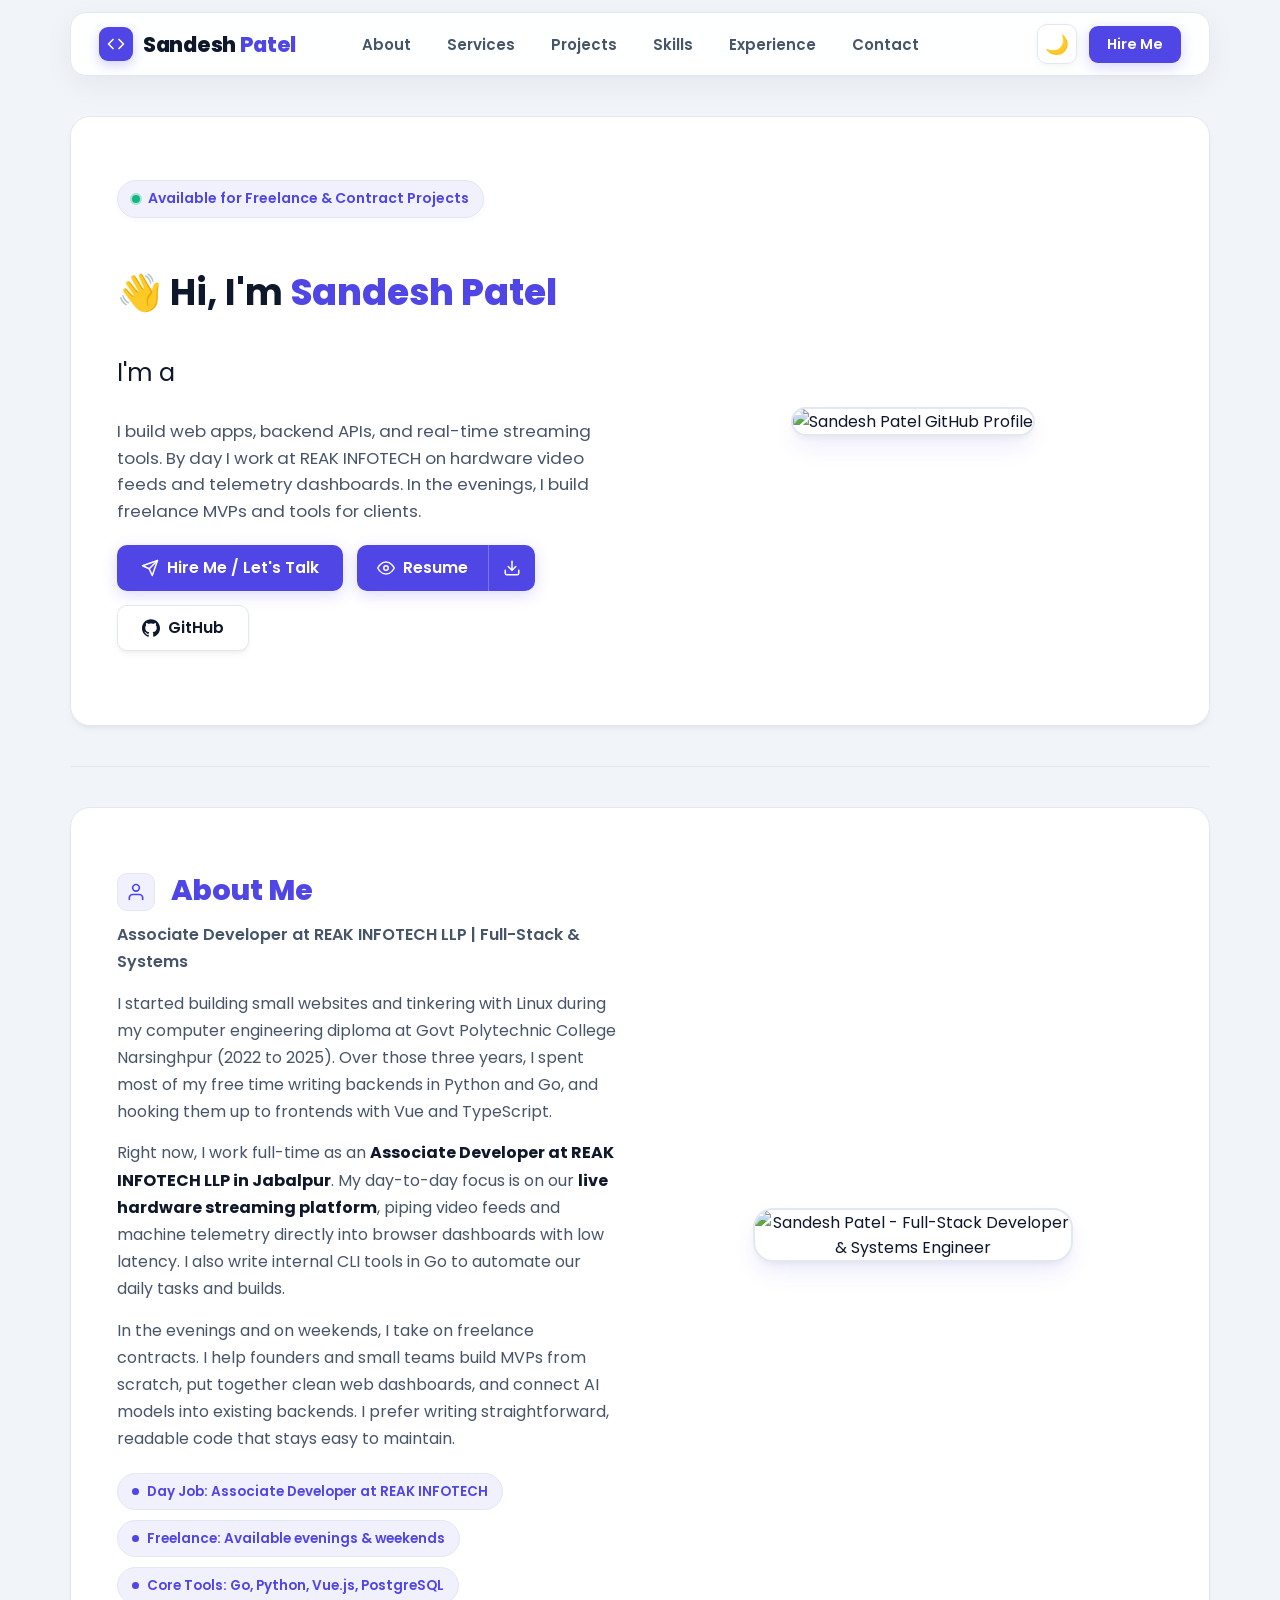
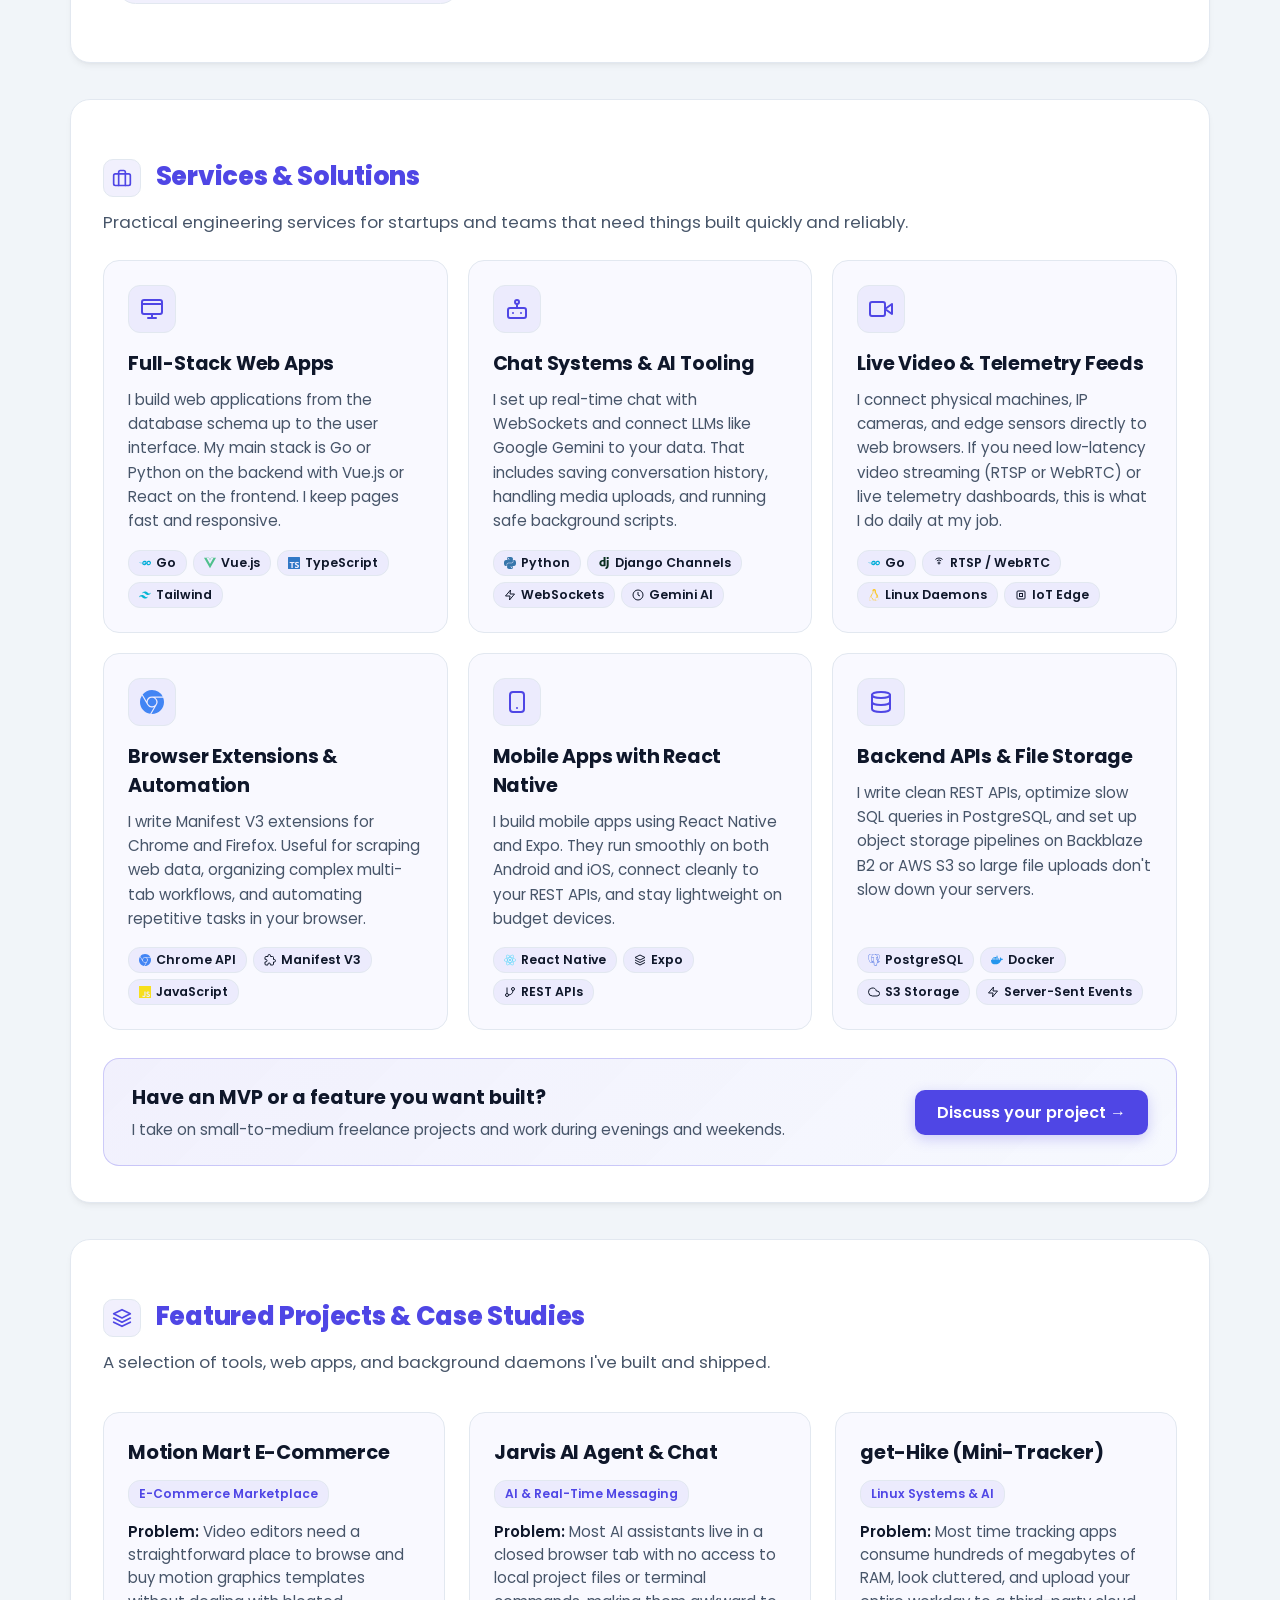
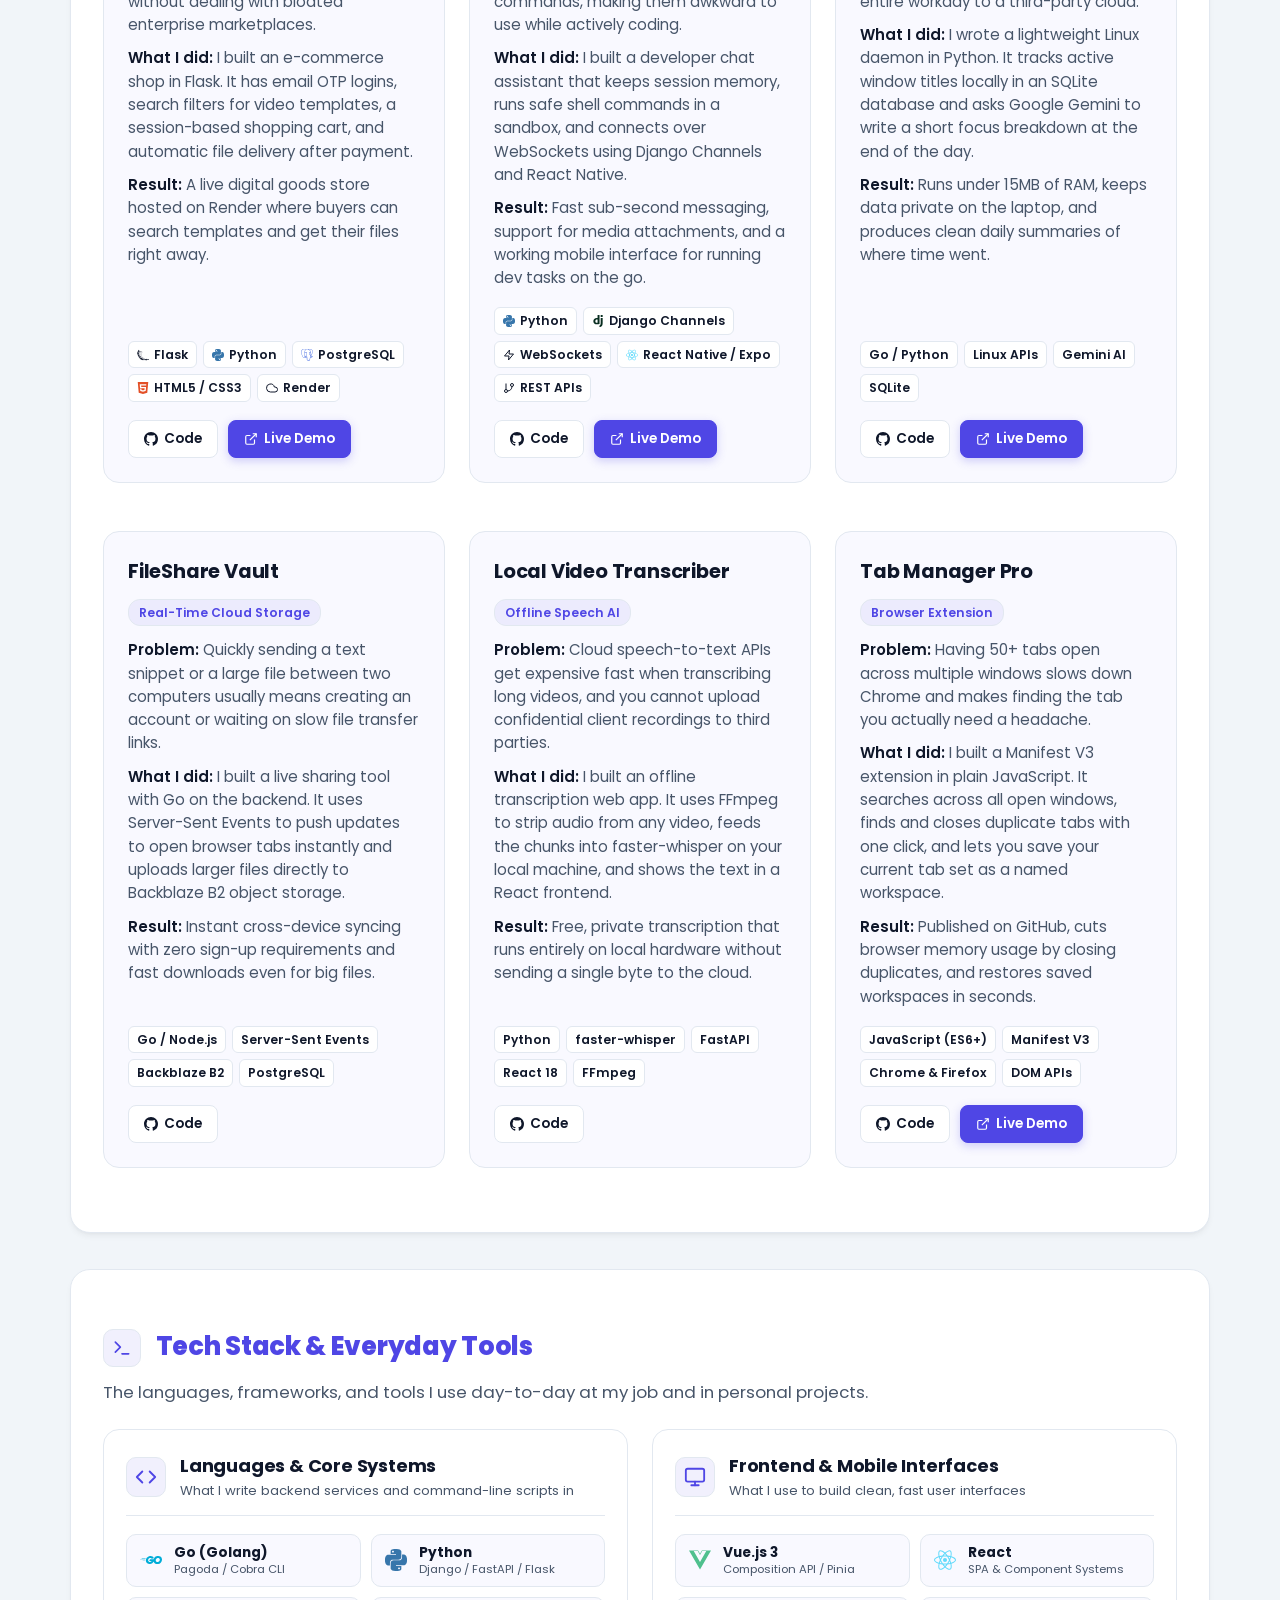
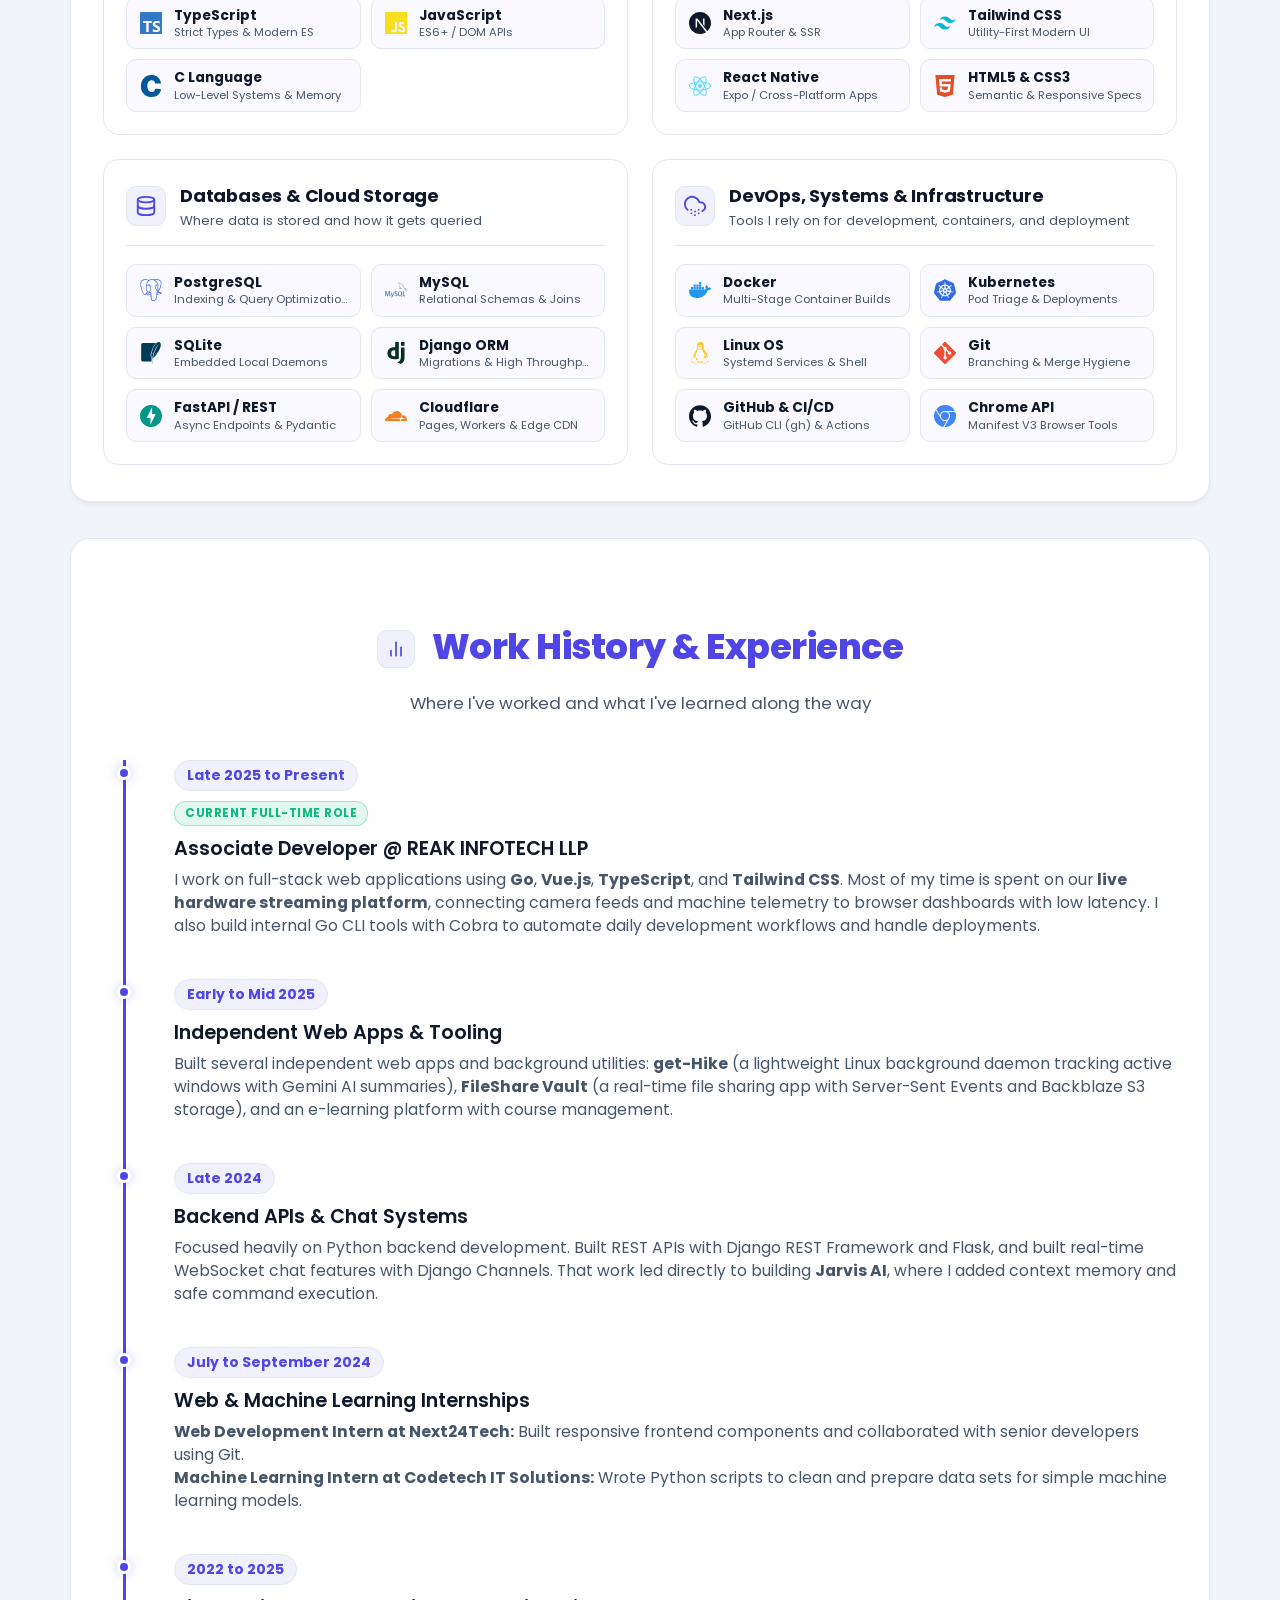
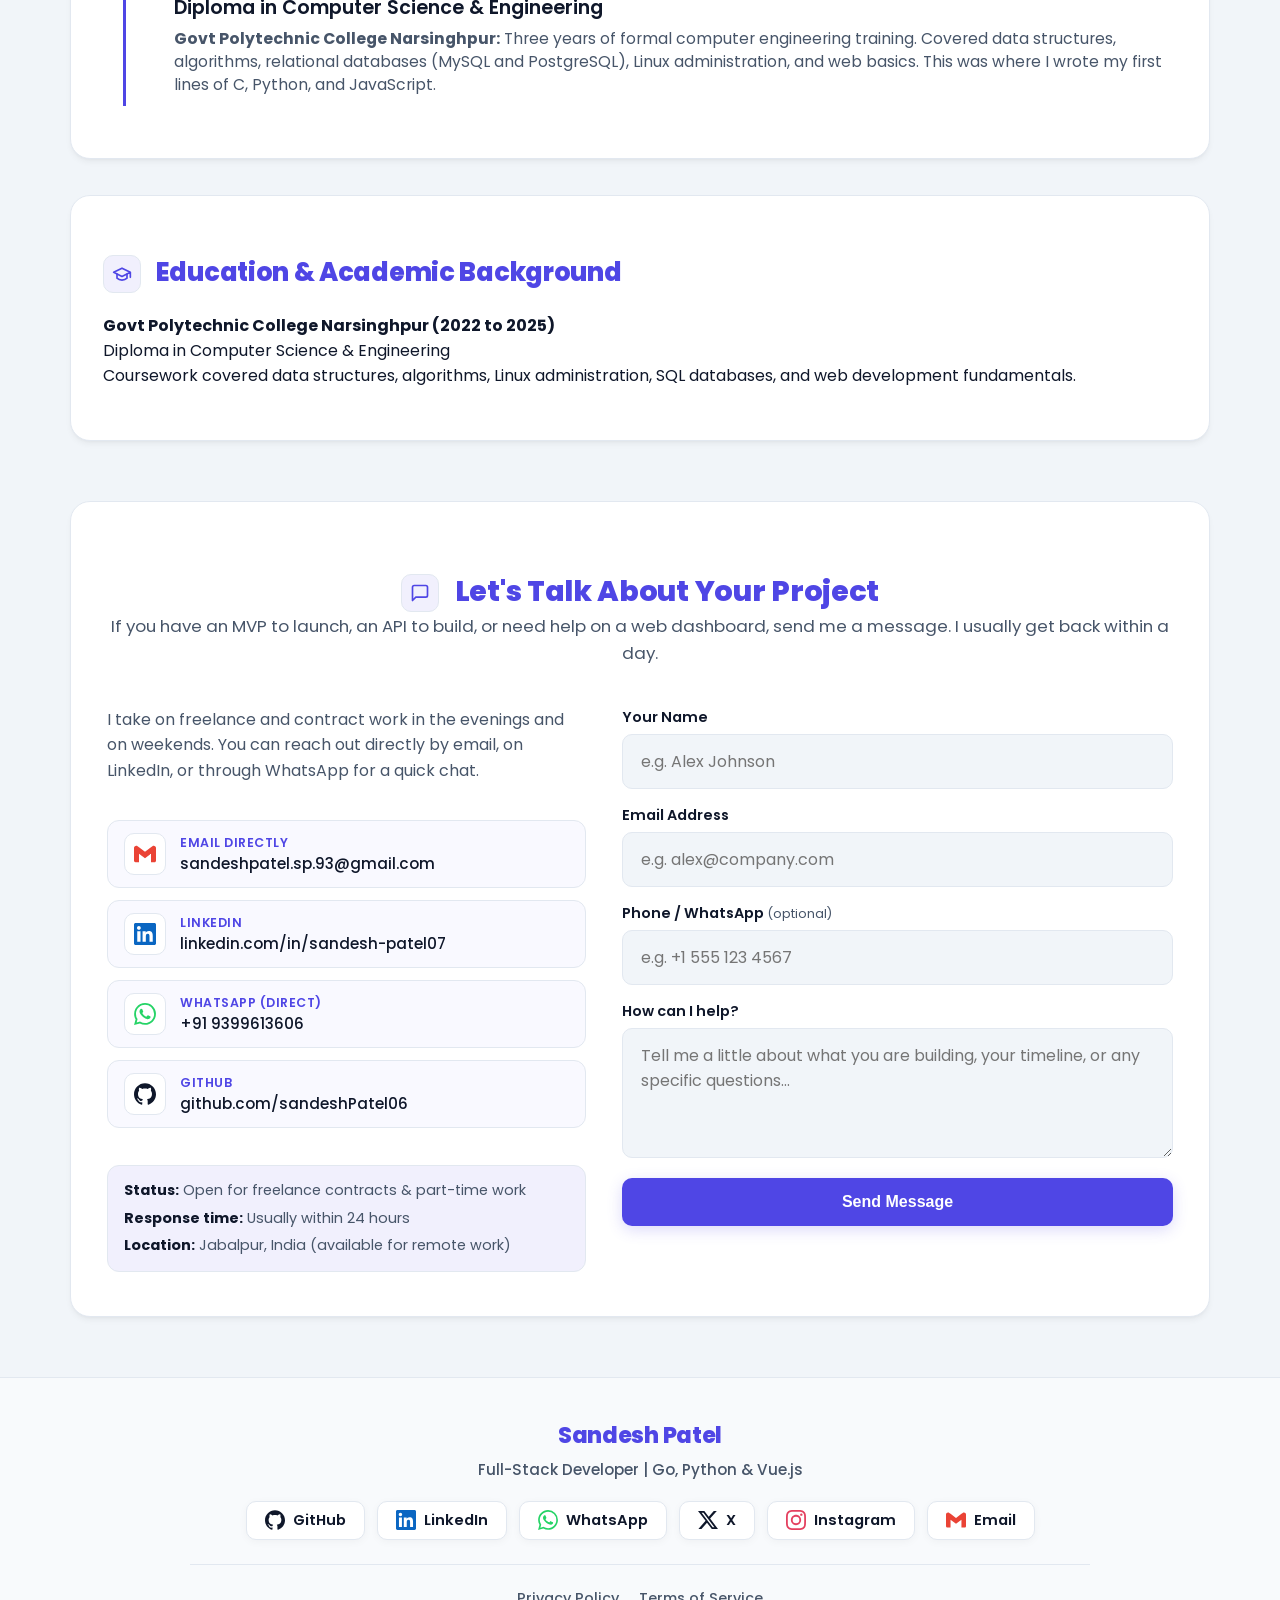
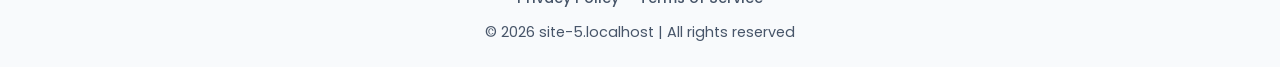
==== commit ec53a1d0: "refactor(copy): rewrite portfolio content to sound human, direct, and authentic" ====
--- a/index.html
+++ b/index.html
@@ -118,8 +118,8 @@
         <span class="status-dot"></span> Available for Freelance & Contract Projects
       </div>
       <h1>👋 Hi, I'm <span class="highlight-text">Sandesh Patel</span></h1>
-      <p class="hero-role-line">I'm a passionate <span id="element"></span></p>
-      <p class="hero-subtext">Building production-grade web systems, high-speed Go & Python backends, AI conversational agents, and hardware-connected platforms that solve real business problems.</p>
+      <p class="hero-role-line">I'm a <span id="element"></span></p>
+      <p class="hero-subtext">I build web apps, backend APIs, and real-time streaming tools. By day I work at REAK INFOTECH on hardware video feeds and telemetry dashboards. In the evenings, I build freelance MVPs and tools for clients.</p>
       <div class="buttons">
         <a href="#contact" class="btn" title="Hire Sandesh or discuss a project">
           <svg width="18" height="18" viewBox="0 0 24 24" fill="none" stroke="currentColor" stroke-width="2" stroke-linecap="round" stroke-linejoin="round" aria-hidden="true">
@@ -173,19 +173,19 @@
         </span>
         About Me
       </h2>
-      <p class="about-headline">Associate Developer @ REAK INFOTECH LLP • Full-Stack Web & Systems Engineer</p>
-      <p>I am a full-stack software and web developer holding a diploma in Computer Science & Engineering from Govt Polytechnic College Narsinghpur (2022–2025).</p>
-      <p>In my production role at <strong>REAK INFOTECH LLP (Jabalpur)</strong>, I architect and build robust web systems using <strong>Go (Golang)</strong>, <strong>Vue.js</strong>, <strong>TypeScript</strong>, and <strong>Tailwind CSS</strong>. Notably, I actively contribute to a <strong>live hardware-integrated web streaming platform</strong> that interfaces directly with physical machines, camera feeds, and telemetry dashboards with minimal latency.</p>
-      <p>Alongside my full-time engineering responsibilities, I partner with founders, businesses, and engineering leaders for <strong>freelance web applications, custom AI chat/agent tools, MVP sprints, and system automation</strong>—delivering clean, maintainable code, transparent communication, and dependable execution.</p>
+      <p class="about-headline">Associate Developer at REAK INFOTECH LLP | Full-Stack & Systems</p>
+      <p>I started building small websites and tinkering with Linux during my computer engineering diploma at Govt Polytechnic College Narsinghpur (2022 to 2025). Over those three years, I spent most of my free time writing backends in Python and Go, and hooking them up to frontends with Vue and TypeScript.</p>
+      <p>Right now, I work full-time as an <strong>Associate Developer at REAK INFOTECH LLP in Jabalpur</strong>. My day-to-day focus is on our <strong>live hardware streaming platform</strong>, piping video feeds and machine telemetry directly into browser dashboards with low latency. I also write internal CLI tools in Go to automate our daily tasks and builds.</p>
+      <p>In the evenings and on weekends, I take on freelance contracts. I help founders and small teams build MVPs from scratch, put together clean web dashboards, and connect AI models into existing backends. I prefer writing straightforward, readable code that stays easy to maintain.</p>
       <div class="about-highlights">
         <div class="about-highlight-pill">
-          <span class="pill-dot"></span> Full-Time: REAK INFOTECH LLP
+          <span class="pill-dot"></span> Day Job: Associate Developer at REAK INFOTECH
         </div>
         <div class="about-highlight-pill">
-          <span class="pill-dot"></span> Availability: Evenings & Freelance
+          <span class="pill-dot"></span> Freelance: Available evenings & weekends
         </div>
         <div class="about-highlight-pill">
-          <span class="pill-dot"></span> Stack: Go • Vue.js • Python • Systems
+          <span class="pill-dot"></span> Core Tools: Go, Python, Vue.js, PostgreSQL
         </div>
       </div>
     </div>
@@ -207,7 +207,7 @@
       </span>
       Services & Solutions
     </h2>
-    <p class="section-intro">High-impact engineering services tailored for startups, businesses, and engineering leaders.</p>
+    <p class="section-intro">Practical engineering services for startups and teams that need things built quickly and reliably.</p>
 
     <div class="services-grid">
       <div class="service-card">
@@ -219,8 +219,8 @@
             <line x1="2" y1="7" x2="22" y2="7"></line>
           </svg>
         </div>
-        <h3>Full-Stack Web Applications</h3>
-        <p>End-to-end web apps crafted with Go (Golang), Vue.js, TypeScript, and Tailwind CSS. Clean component systems, rapid page loads, and responsive mobile-first UI.</p>
+        <h3>Full-Stack Web Apps</h3>
+        <p>I build web applications from the database schema up to the user interface. My main stack is Go or Python on the backend with Vue.js or React on the frontend. I keep pages fast and responsive.</p>
         <div class="service-tags">
           <span><svg width="12" height="12" viewBox="0 0 24 24" fill="#00ADD8" role="img" aria-label="Go"><path d="M1.811 10.231c-.047 0-.058-.023-.035-.059l.246-.315c.023-.035.081-.058.128-.058h4.172c.046 0 .058.035.035.07l-.199.303c-.023.036-.082.07-.117.07zM.047 11.306c-.047 0-.059-.023-.035-.058l.245-.316c.023-.035.082-.058.129-.058h5.328c.047 0 .07.035.058.07l-.093.28c-.012.047-.058.07-.105.07zm2.828 1.075c-.047 0-.059-.035-.035-.07l.163-.292c.023-.035.07-.07.117-.07h2.337c.047 0 .07.035.07.082l-.023.28c0 .047-.047.082-.082.082zm12.129-2.36c-.736.187-1.239.327-1.963.514-.176.046-.187.058-.34-.117-.174-.199-.303-.327-.548-.444-.737-.362-1.45-.257-2.115.175-.795.514-1.204 1.274-1.192 2.22.011.935.654 1.706 1.577 1.835.795.105 1.46-.175 1.987-.77.105-.13.198-.27.315-.434H10.47c-.245 0-.304-.152-.222-.35.152-.362.432-.97.596-1.274a.315.315 0 01.292-.187h4.253c-.023.316-.023.631-.07.947a4.983 4.983 0 01-.958 2.29c-.841 1.11-1.94 1.8-3.33 1.986-1.145.152-2.209-.07-3.143-.77-.865-.655-1.356-1.52-1.484-2.595-.152-1.274.222-2.419.993-3.424.83-1.086 1.928-1.776 3.272-2.02 1.098-.2 2.15-.07 3.096.571.62.41 1.063.97 1.356 1.648.07.105.023.164-.117.2m3.868 6.461c-1.064-.024-2.034-.328-2.852-1.029a3.665 3.665 0 01-1.262-2.255c-.21-1.32.152-2.489.947-3.529.853-1.122 1.881-1.706 3.272-1.95 1.192-.21 2.314-.095 3.33.595.923.63 1.496 1.484 1.648 2.605.198 1.578-.257 2.863-1.344 3.962-.771.783-1.718 1.273-2.805 1.495-.315.06-.63.07-.934.106zm2.78-4.72c-.011-.153-.011-.27-.034-.387-.21-1.157-1.274-1.81-2.384-1.554-1.087.245-1.788.935-2.045 2.033-.21.912.234 1.835 1.075 2.21.643.28 1.285.244 1.905-.07.923-.48 1.425-1.228 1.484-2.233z"/></svg> Go</span>
           <span><svg width="12" height="12" viewBox="0 0 24 24" fill="#4FC08D" role="img" aria-label="vuedotjs"><path d="M24,1.61H14.06L12,5.16,9.94,1.61H0L12,22.39ZM12,14.08,5.16,2.23H9.59L12,6.41l2.41-4.18h4.43Z"/></svg> Vue.js</span>
@@ -239,8 +239,8 @@
             <line x1="16" y1="16" x2="16.01" y2="16"></line>
           </svg>
         </div>
-        <h3>AI Agents & Real-Time Chat</h3>
-        <p>Conversational assistants, persistent session memory architectures, sandboxed developer tools, and real-time multi-client WebSocket chat applications.</p>
+        <h3>Chat Systems & AI Tooling</h3>
+        <p>I set up real-time chat with WebSockets and connect LLMs like Google Gemini to your data. That includes saving conversation history, handling media uploads, and running safe background scripts.</p>
         <div class="service-tags">
           <span><svg width="12" height="12" viewBox="0 0 24 24" fill="#3776AB" role="img" aria-label="Python"><path d="M14.25.18l.9.2.73.26.59.3.45.32.34.34.25.34.16.33.1.3.04.26.02.2-.01.13V8.5l-.05.63-.13.55-.21.46-.26.38-.3.31-.33.25-.35.19-.35.14-.33.1-.3.07-.26.04-.21.02H8.77l-.69.05-.59.14-.5.22-.41.27-.33.32-.27.35-.2.36-.15.37-.1.35-.07.32-.04.27-.02.21v3.06H3.17l-.21-.03-.28-.07-.32-.12-.35-.18-.36-.26-.36-.36-.35-.46-.32-.59-.28-.73-.21-.88-.14-1.05-.05-1.23.06-1.22.16-1.04.24-.87.32-.71.36-.57.4-.44.42-.33.42-.24.4-.16.36-.1.32-.05.24-.01h.16l.06.01h8.16v-.83H6.18l-.01-2.75-.02-.37.05-.34.11-.31.17-.28.25-.26.31-.23.38-.2.44-.18.51-.15.58-.12.64-.1.71-.06.77-.04.84-.02 1.27.05zm-6.3 1.98l-.23.33-.08.41.08.41.23.34.33.22.41.09.41-.09.33-.22.23-.34.08-.41-.08-.41-.23-.33-.33-.22-.41-.09-.41.09zm13.09 3.95l.28.06.32.12.35.18.36.27.36.35.35.47.32.59.28.73.21.88.14 1.04.05 1.23-.06 1.23-.16 1.04-.24.86-.32.71-.36.57-.4.45-.42.33-.42.24-.4.16-.36.09-.32.05-.24.02-.16-.01h-8.22v.82h5.84l.01 2.76.02.36-.05.34-.11.31-.17.29-.25.25-.31.24-.38.2-.44.17-.51.15-.58.13-.64.09-.71.07-.77.04-.84.01-1.27-.04-1.07-.14-.9-.2-.73-.25-.59-.3-.45-.33-.34-.34-.25-.34-.16-.33-.1-.3-.04-.25-.02-.2.01-.13v-5.34l.05-.64.13-.54.21-.46.26-.38.3-.32.33-.24.35-.2.35-.14.33-.1.3-.06.26-.04.21-.02.13-.01h5.84l.69-.05.59-.14.5-.21.41-.28.33-.32.27-.35.2-.36.15-.36.1-.35.07-.32.04-.28.02-.21V6.07h2.09l.14.01zm-6.47 14.25l-.23.33-.08.41.08.41.23.33.33.23.41.08.41-.08.33-.23.23-.33.08-.41-.08-.41-.23-.33-.33-.23-.41-.08-.41.08z"/></svg> Python</span>
           <span><svg width="12" height="12" viewBox="0 0 24 24" fill="#092E20" role="img" aria-label="Django"><path d="M11.146 0h3.924v18.166c-2.013.382-3.491.535-5.096.535-4.791 0-7.288-2.166-7.288-6.32 0-4.002 2.65-6.6 6.753-6.6.637 0 1.121.05 1.707.203zm0 9.143a3.894 3.894 0 00-1.325-.204c-1.988 0-3.134 1.223-3.134 3.365 0 2.09 1.096 3.236 3.109 3.236.433 0 .79-.025 1.35-.102V9.142zM21.314 6.06v9.098c0 3.134-.229 4.638-.917 5.937-.637 1.249-1.478 2.039-3.211 2.905l-3.644-1.733c1.733-.815 2.574-1.53 3.109-2.625.561-1.121.739-2.421.739-5.835V6.059h3.924zM17.39.021h3.924v4.026H17.39z"/></svg> Django Channels</span>
@@ -256,8 +256,8 @@
             <rect x="1" y="5" width="15" height="14" rx="2" ry="2"></rect>
           </svg>
         </div>
-        <h3>Hardware & Live Video Streaming</h3>
-        <p>Real-time web platforms interfacing directly with physical machines, camera feeds, and sensors with low-latency streaming and telemetry visualization.</p>
+        <h3>Live Video & Telemetry Feeds</h3>
+        <p>I connect physical machines, IP cameras, and edge sensors directly to web browsers. If you need low-latency video streaming (RTSP or WebRTC) or live telemetry dashboards, this is what I do daily at my job.</p>
         <div class="service-tags">
           <span><svg width="12" height="12" viewBox="0 0 24 24" fill="#00ADD8" role="img" aria-label="Go"><path d="M1.811 10.231c-.047 0-.058-.023-.035-.059l.246-.315c.023-.035.081-.058.128-.058h4.172c.046 0 .058.035.035.07l-.199.303c-.023.036-.082.07-.117.07zM.047 11.306c-.047 0-.059-.023-.035-.058l.245-.316c.023-.035.082-.058.129-.058h5.328c.047 0 .07.035.058.07l-.093.28c-.012.047-.058.07-.105.07zm2.828 1.075c-.047 0-.059-.035-.035-.07l.163-.292c.023-.035.07-.07.117-.07h2.337c.047 0 .07.035.07.082l-.023.28c0 .047-.047.082-.082.082zm12.129-2.36c-.736.187-1.239.327-1.963.514-.176.046-.187.058-.34-.117-.174-.199-.303-.327-.548-.444-.737-.362-1.45-.257-2.115.175-.795.514-1.204 1.274-1.192 2.22.011.935.654 1.706 1.577 1.835.795.105 1.46-.175 1.987-.77.105-.13.198-.27.315-.434H10.47c-.245 0-.304-.152-.222-.35.152-.362.432-.97.596-1.274a.315.315 0 01.292-.187h4.253c-.023.316-.023.631-.07.947a4.983 4.983 0 01-.958 2.29c-.841 1.11-1.94 1.8-3.33 1.986-1.145.152-2.209-.07-3.143-.77-.865-.655-1.356-1.52-1.484-2.595-.152-1.274.222-2.419.993-3.424.83-1.086 1.928-1.776 3.272-2.02 1.098-.2 2.15-.07 3.096.571.62.41 1.063.97 1.356 1.648.07.105.023.164-.117.2m3.868 6.461c-1.064-.024-2.034-.328-2.852-1.029a3.665 3.665 0 01-1.262-2.255c-.21-1.32.152-2.489.947-3.529.853-1.122 1.881-1.706 3.272-1.95 1.192-.21 2.314-.095 3.33.595.923.63 1.496 1.484 1.648 2.605.198 1.578-.257 2.863-1.344 3.962-.771.783-1.718 1.273-2.805 1.495-.315.06-.63.07-.934.106zm2.78-4.72c-.011-.153-.011-.27-.034-.387-.21-1.157-1.274-1.81-2.384-1.554-1.087.245-1.788.935-2.045 2.033-.21.912.234 1.835 1.075 2.21.643.28 1.285.244 1.905-.07.923-.48 1.425-1.228 1.484-2.233z"/></svg> Go</span>
           <span><svg width="12" height="12" viewBox="0 0 24 24" fill="none" stroke="currentColor" stroke-width="2"><path d="M4.93 4.93a10 10 0 0 1 14.14 0"></path><path d="M7.76 7.76a6 6 0 0 1 8.48 0"></path><circle cx="12" cy="12" r="2"></circle></svg> RTSP / WebRTC</span>
@@ -270,8 +270,8 @@
         <div class="service-icon" aria-hidden="true">
           <svg width="26" height="26" viewBox="0 0 24 24" fill="#4285F4" role="img" aria-label="Google Chrome"><path d="M12 0C8.21 0 4.831 1.757 2.632 4.501l3.953 6.848A5.454 5.454 0 0 1 12 6.545h10.691A12 12 0 0 0 12 0zM1.931 5.47A11.943 11.943 0 0 0 0 12c0 6.012 4.42 10.991 10.189 11.864l3.953-6.847a5.45 5.45 0 0 1-6.865-2.29zm13.342 2.166a5.446 5.446 0 0 1 1.45 7.09l.002.001h-.002l-5.344 9.257c.206.01.413.016.621.016 6.627 0 12-5.373 12-12 0-1.54-.29-3.011-.818-4.364zM12 16.364a4.364 4.364 0 1 1 0-8.728 4.364 4.364 0 0 1 0 8.728Z"/></svg>
         </div>
-        <h3>Chrome Extensions & Tooling</h3>
-        <p>Custom Manifest V3 browser extensions, tab workflow automation, data extractors, and internal productivity utilities designed to save hours of manual work.</p>
+        <h3>Browser Extensions & Automation</h3>
+        <p>I write Manifest V3 extensions for Chrome and Firefox. Useful for scraping web data, organizing complex multi-tab workflows, and automating repetitive tasks in your browser.</p>
         <div class="service-tags">
           <span><svg width="12" height="12" viewBox="0 0 24 24" fill="#4285F4" role="img" aria-label="Google Chrome"><path d="M12 0C8.21 0 4.831 1.757 2.632 4.501l3.953 6.848A5.454 5.454 0 0 1 12 6.545h10.691A12 12 0 0 0 12 0zM1.931 5.47A11.943 11.943 0 0 0 0 12c0 6.012 4.42 10.991 10.189 11.864l3.953-6.847a5.45 5.45 0 0 1-6.865-2.29zm13.342 2.166a5.446 5.446 0 0 1 1.45 7.09l.002.001h-.002l-5.344 9.257c.206.01.413.016.621.016 6.627 0 12-5.373 12-12 0-1.54-.29-3.011-.818-4.364zM12 16.364a4.364 4.364 0 1 1 0-8.728 4.364 4.364 0 0 1 0 8.728Z"/></svg> Chrome API</span>
           <span><svg width="12" height="12" viewBox="0 0 24 24" fill="none" stroke="currentColor" stroke-width="2"><path d="M20.5 11H19V7a2 2 0 0 0-2-2h-4V3.5a2.5 2.5 0 0 0-5 0V5H4a2 2 0 0 0-2 2v3.8h1.5a2.5 2.5 0 0 1 0 5H2V20a2 2 0 0 0 2 2h3.8v-1.5a2.5 2.5 0 0 1 5 0V22H17a2 2 0 0 0 2-2v-4h1.5a2.5 2.5 0 0 0 0-5z"></path></svg> Manifest V3</span>
@@ -286,8 +286,8 @@
             <line x1="12" y1="18" x2="12.01" y2="18"></line>
           </svg>
         </div>
-        <h3>Cross-Platform Mobile Apps</h3>
-        <p>Mobile applications built with React Native and Expo. Seamless API synchronization, fluid UI interactions, and unified iOS/Android codebases.</p>
+        <h3>Mobile Apps with React Native</h3>
+        <p>I build mobile apps using React Native and Expo. They run smoothly on both Android and iOS, connect cleanly to your REST APIs, and stay lightweight on budget devices.</p>
         <div class="service-tags">
           <span><svg width="12" height="12" viewBox="0 0 24 24" fill="#61DAFB" role="img" aria-label="React"><path d="M14.23 12.004a2.236 2.236 0 0 1-2.235 2.236 2.236 2.236 0 0 1-2.236-2.236 2.236 2.236 0 0 1 2.235-2.236 2.236 2.236 0 0 1 2.236 2.236zm2.648-10.69c-1.346 0-3.107.96-4.888 2.622-1.78-1.653-3.542-2.602-4.887-2.602-.41 0-.783.093-1.106.278-1.375.793-1.683 3.264-.973 6.365C1.98 8.917 0 10.42 0 12.004c0 1.59 1.99 3.097 5.043 4.03-.704 3.113-.39 5.588.988 6.38.32.187.69.275 1.102.275 1.345 0 3.107-.96 4.888-2.624 1.78 1.654 3.542 2.603 4.887 2.603.41 0 .783-.09 1.106-.275 1.374-.792 1.683-3.263.973-6.365C22.02 15.096 24 13.59 24 12.004c0-1.59-1.99-3.097-5.043-4.032.704-3.11.39-5.587-.988-6.38-.318-.184-.688-.277-1.092-.278zm-.005 1.09v.006c.225 0 .406.044.558.127.666.382.955 1.835.73 3.704-.054.46-.142.945-.25 1.44-.96-.236-2.006-.417-3.107-.534-.66-.905-1.345-1.727-2.035-2.447 1.592-1.48 3.087-2.292 4.105-2.295zm-9.77.02c1.012 0 2.514.808 4.11 2.28-.686.72-1.37 1.537-2.02 2.442-1.107.117-2.154.298-3.113.538-.112-.49-.195-.964-.254-1.42-.23-1.868.054-3.32.714-3.707.19-.09.4-.127.563-.132zm4.882 3.05c.455.468.91.992 1.36 1.564-.44-.02-.89-.034-1.345-.034-.46 0-.915.01-1.36.034.44-.572.895-1.096 1.345-1.565zM12 8.1c.74 0 1.477.034 2.202.093.406.582.802 1.203 1.183 1.86.372.64.71 1.29 1.018 1.946-.308.655-.646 1.31-1.013 1.95-.38.66-.773 1.288-1.18 1.87-.728.063-1.466.098-2.21.098-.74 0-1.477-.035-2.202-.093-.406-.582-.802-1.204-1.183-1.86-.372-.64-.71-1.29-1.018-1.946.303-.657.646-1.313 1.013-1.954.38-.66.773-1.286 1.18-1.868.728-.064 1.466-.098 2.21-.098zm-3.635.254c-.24.377-.48.763-.704 1.16-.225.39-.435.782-.635 1.174-.265-.656-.49-1.31-.676-1.947.64-.15 1.315-.283 2.015-.386zm7.26 0c.695.103 1.365.23 2.006.387-.18.632-.405 1.282-.66 1.933-.2-.39-.41-.783-.64-1.174-.225-.392-.465-.774-.705-1.146zm3.063.675c.484.15.944.317 1.375.498 1.732.74 2.852 1.708 2.852 2.476-.005.768-1.125 1.74-2.857 2.475-.42.18-.88.342-1.355.493-.28-.958-.646-1.956-1.1-2.98.45-1.017.81-2.01 1.085-2.964zm-13.395.004c.278.96.645 1.957 1.1 2.98-.45 1.017-.812 2.01-1.086 2.964-.484-.15-.944-.318-1.37-.5-1.732-.737-2.852-1.706-2.852-2.474 0-.768 1.12-1.742 2.852-2.476.42-.18.88-.342 1.356-.494zm11.678 4.28c.265.657.49 1.312.676 1.948-.64.157-1.316.29-2.016.39.24-.375.48-.762.705-1.158.225-.39.435-.788.636-1.18zm-9.945.02c.2.392.41.783.64 1.175.23.39.465.772.705 1.143-.695-.102-1.365-.23-2.006-.386.18-.63.406-1.282.66-1.933zM17.92 16.32c.112.493.2.968.254 1.423.23 1.868-.054 3.32-.714 3.708-.147.09-.338.128-.563.128-1.012 0-2.514-.807-4.11-2.28.686-.72 1.37-1.536 2.02-2.44 1.107-.118 2.154-.3 3.113-.54zm-11.83.01c.96.234 2.006.415 3.107.532.66.905 1.345 1.727 2.035 2.446-1.595 1.483-3.092 2.295-4.11 2.295-.22-.005-.406-.05-.553-.132-.666-.38-.955-1.834-.73-3.703.054-.46.142-.944.25-1.438zm4.56.64c.44.02.89.034 1.345.034.46 0 .915-.01 1.36-.034-.44.572-.895 1.095-1.345 1.565-.455-.47-.91-.993-1.36-1.565z"/></svg> React Native</span>
           <span><svg width="12" height="12" viewBox="0 0 24 24" fill="none" stroke="currentColor" stroke-width="2"><polygon points="12 2 2 7 12 12 22 7 12 2"></polygon><polyline points="2 17 12 22 22 17"></polyline><polyline points="2 12 12 17 22 12"></polyline></svg> Expo</span>
@@ -303,8 +303,8 @@
             <path d="M3 5v14c0 1.66 4 3 9 3s9-1.34 9-3V5"></path>
           </svg>
         </div>
-        <h3>High-Throughput APIs & Cloud Storage</h3>
-        <p>Scalable RESTful services, database query and index optimization (PostgreSQL/MySQL), Server-Sent Events (SSE), and S3-compatible cloud storage pipelines.</p>
+        <h3>Backend APIs & File Storage</h3>
+        <p>I write clean REST APIs, optimize slow SQL queries in PostgreSQL, and set up object storage pipelines on Backblaze B2 or AWS S3 so large file uploads don't slow down your servers.</p>
         <div class="service-tags">
           <span><svg width="12" height="12" viewBox="0 0 24 24" fill="#4169E1" role="img" aria-label="PostgreSQL"><path d="M23.5594 14.7228a.5269.5269 0 0 0-.0563-.1191c-.139-.2632-.4768-.3418-1.0074-.2321-1.6533.3411-2.2935.1312-2.5256-.0191 1.342-2.0482 2.445-4.522 3.0411-6.8297.2714-1.0507.7982-3.5237.1222-4.7316a1.5641 1.5641 0 0 0-.1509-.235C21.6931.9086 19.8007.0248 17.5099.0005c-1.4947-.0158-2.7705.3461-3.1161.4794a9.449 9.449 0 0 0-.5159-.0816 8.044 8.044 0 0 0-1.3114-.1278c-1.1822-.0184-2.2038.2642-3.0498.8406-.8573-.3211-4.7888-1.645-7.2219.0788C.9359 2.1526.3086 3.8733.4302 6.3043c.0409.818.5069 3.334 1.2423 5.7436.4598 1.5065.9387 2.7019 1.4334 3.582.553.9942 1.1259 1.5933 1.7143 1.7895.4474.1491 1.1327.1441 1.8581-.7279.8012-.9635 1.5903-1.8258 1.9446-2.2069.4351.2355.9064.3625 1.39.3772a.0569.0569 0 0 0 .0004.0041 11.0312 11.0312 0 0 0-.2472.3054c-.3389.4302-.4094.5197-1.5002.7443-.3102.064-1.1344.2339-1.1464.8115-.0025.1224.0329.2309.0919.3268.2269.4231.9216.6097 1.015.6331 1.3345.3335 2.5044.092 3.3714-.6787-.017 2.231.0775 4.4174.3454 5.0874.2212.5529.7618 1.9045 2.4692 1.9043.2505 0 .5263-.0291.8296-.0941 1.7819-.3821 2.5557-1.1696 2.855-2.9059.1503-.8707.4016-2.8753.5388-4.1012.0169-.0703.0357-.1207.057-.1362.0007-.0005.0697-.0471.4272.0307a.3673.3673 0 0 0 .0443.0068l.2539.0223.0149.001c.8468.0384 1.9114-.1426 2.5312-.4308.6438-.2988 1.8057-1.0323 1.5951-1.6698zM2.371 11.8765c-.7435-2.4358-1.1779-4.8851-1.2123-5.5719-.1086-2.1714.4171-3.6829 1.5623-4.4927 1.8367-1.2986 4.8398-.5408 6.108-.13-.0032.0032-.0066.0061-.0098.0094-2.0238 2.044-1.9758 5.536-1.9708 5.7495-.0002.0823.0066.1989.0162.3593.0348.5873.0996 1.6804-.0735 2.9184-.1609 1.1504.1937 2.2764.9728 3.0892.0806.0841.1648.1631.2518.2374-.3468.3714-1.1004 1.1926-1.9025 2.1576-.5677.6825-.9597.5517-1.0886.5087-.3919-.1307-.813-.5871-1.2381-1.3223-.4796-.839-.9635-2.0317-1.4155-3.5126zm6.0072 5.0871c-.1711-.0428-.3271-.1132-.4322-.1772.0889-.0394.2374-.0902.4833-.1409 1.2833-.2641 1.4815-.4506 1.9143-1.0002.0992-.126.2116-.2687.3673-.4426a.3549.3549 0 0 0 .0737-.1298c.1708-.1513.2724-.1099.4369-.0417.156.0646.3078.26.3695.4752.0291.1016.0619.2945-.0452.4444-.9043 1.2658-2.2216 1.2494-3.1676 1.0128zm2.094-3.988-.0525.141c-.133.3566-.2567.6881-.3334 1.003-.6674-.0021-1.3168-.2872-1.8105-.8024-.6279-.6551-.9131-1.5664-.7825-2.5004.1828-1.3079.1153-2.4468.079-3.0586-.005-.0857-.0095-.1607-.0122-.2199.2957-.2621 1.6659-.9962 2.6429-.7724.4459.1022.7176.4057.8305.928.5846 2.7038.0774 3.8307-.3302 4.7363-.084.1866-.1633.3629-.2311.5454zm7.3637 4.5725c-.0169.1768-.0358.376-.0618.5959l-.146.4383a.3547.3547 0 0 0-.0182.1077c-.0059.4747-.054.6489-.115.8693-.0634.2292-.1353.4891-.1794 1.0575-.11 1.4143-.8782 2.2267-2.4172 2.5565-1.5155.3251-1.7843-.4968-2.0212-1.2217a6.5824 6.5824 0 0 0-.0769-.2266c-.2154-.5858-.1911-1.4119-.1574-2.5551.0165-.5612-.0249-1.9013-.3302-2.6462.0044-.2932.0106-.5909.019-.8918a.3529.3529 0 0 0-.0153-.1126 1.4927 1.4927 0 0 0-.0439-.208c-.1226-.4283-.4213-.7866-.7797-.9351-.1424-.059-.4038-.1672-.7178-.0869.067-.276.1831-.5875.309-.9249l.0529-.142c.0595-.16.134-.3257.213-.5012.4265-.9476 1.0106-2.2453.3766-5.1772-.2374-1.0981-1.0304-1.6343-2.2324-1.5098-.7207.0746-1.3799.3654-1.7088.5321a5.6716 5.6716 0 0 0-.1958.1041c.0918-1.1064.4386-3.1741 1.7357-4.4823a4.0306 4.0306 0 0 1 .3033-.276.3532.3532 0 0 0 .1447-.0644c.7524-.5706 1.6945-.8506 2.802-.8325.4091.0067.8017.0339 1.1742.081 1.939.3544 3.2439 1.4468 4.0359 2.3827.8143.9623 1.2552 1.9315 1.4312 2.4543-1.3232-.1346-2.2234.1268-2.6797.779-.9926 1.4189.543 4.1729 1.2811 5.4964.1353.2426.2522.4522.2889.5413.2403.5825.5515.9713.7787 1.2552.0696.087.1372.1714.1885.245-.4008.1155-1.1208.3825-1.0552 1.717-.0123.1563-.0423.4469-.0834.8148-.0461.2077-.0702.4603-.0994.7662zm.8905-1.6211c-.0405-.8316.2691-.9185.5967-1.0105a2.8566 2.8566 0 0 0 .135-.0406 1.202 1.202 0 0 0 .1342.103c.5703.3765 1.5823.4213 3.0068.1344-.2016.1769-.5189.3994-.9533.6011-.4098.1903-1.0957.333-1.7473.3636-.7197.0336-1.0859-.0807-1.1721-.151zm.5695-9.2712c-.0059.3508-.0542.6692-.1054 1.0017-.055.3576-.112.7274-.1264 1.1762-.0142.4368.0404.8909.0932 1.3301.1066.887.216 1.8003-.2075 2.7014a3.5272 3.5272 0 0 1-.1876-.3856c-.0527-.1276-.1669-.3326-.3251-.6162-.6156-1.1041-2.0574-3.6896-1.3193-4.7446.3795-.5427 1.3408-.5661 2.1781-.463zm.2284 7.0137a12.3762 12.3762 0 0 0-.0853-.1074l-.0355-.0444c.7262-1.1995.5842-2.3862.4578-3.4385-.0519-.4318-.1009-.8396-.0885-1.2226.0129-.4061.0666-.7543.1185-1.0911.0639-.415.1288-.8443.1109-1.3505.0134-.0531.0188-.1158.0118-.1902-.0457-.4855-.5999-1.938-1.7294-3.253-.6076-.7073-1.4896-1.4972-2.6889-2.0395.5251-.1066 1.2328-.2035 2.0244-.1859 2.0515.0456 3.6746.8135 4.8242 2.2824a.908.908 0 0 1 .0667.1002c.7231 1.3556-.2762 6.2751-2.9867 10.5405zm-8.8166-6.1162c-.025.1794-.3089.4225-.6211.4225a.5821.5821 0 0 1-.0809-.0056c-.1873-.026-.3765-.144-.5059-.3156-.0458-.0605-.1203-.178-.1055-.2844.0055-.0401.0261-.0985.0925-.1488.1182-.0894.3518-.1226.6096-.0867.3163.0441.6426.1938.6113.4186zm7.9305-.4114c.0111.0792-.049.201-.1531.3102-.0683.0717-.212.1961-.4079.2232a.5456.5456 0 0 1-.075.0052c-.2935 0-.5414-.2344-.5607-.3717-.024-.1765.2641-.3106.5611-.352.297-.0414.6111.0088.6356.1851z"/></svg> PostgreSQL</span>
           <span><svg width="12" height="12" viewBox="0 0 24 24" fill="#2496ED" role="img" aria-label="Docker"><path d="M13.983 11.078h2.119a.186.186 0 00.186-.185V9.006a.186.186 0 00-.186-.186h-2.119a.185.185 0 00-.185.185v1.888c0 .102.083.185.185.185m-2.954-5.43h2.118a.186.186 0 00.186-.186V3.574a.186.186 0 00-.186-.185h-2.118a.185.185 0 00-.185.185v1.888c0 .102.082.185.185.185m0 2.716h2.118a.187.187 0 00.186-.186V6.29a.186.186 0 00-.186-.185h-2.118a.185.185 0 00-.185.185v1.887c0 .102.082.185.185.186m-2.93 0h2.12a.186.186 0 00.184-.186V6.29a.185.185 0 00-.185-.185H8.1a.185.185 0 00-.185.185v1.887c0 .102.083.185.185.186m-2.964 0h2.119a.186.186 0 00.185-.186V6.29a.185.185 0 00-.185-.185H5.136a.186.186 0 00-.186.185v1.887c0 .102.084.185.186.186m5.893 2.715h2.118a.186.186 0 00.186-.185V9.006a.186.186 0 00-.186-.186h-2.118a.185.185 0 00-.185.185v1.888c0 .102.082.185.185.185m-2.93 0h2.12a.185.185 0 00.184-.185V9.006a.185.185 0 00-.184-.186h-2.12a.185.185 0 00-.184.185v1.888c0 .102.083.185.185.185m-2.964 0h2.119a.185.185 0 00.185-.185V9.006a.185.185 0 00-.184-.186h-2.12a.186.186 0 00-.186.186v1.887c0 .102.084.185.186.185m-2.92 0h2.12a.185.185 0 00.184-.185V9.006a.185.185 0 00-.184-.186h-2.12a.185.185 0 00-.184.185v1.888c0 .102.082.185.185.185M23.763 9.89c-.065-.051-.672-.51-1.954-.51-.338.001-.676.03-1.01.087-.248-1.7-1.653-2.53-1.716-2.566l-.344-.199-.226.327c-.284.438-.49.922-.612 1.43-.23.97-.09 1.882.403 2.661-.595.332-1.55.413-1.744.42H.751a.751.751 0 00-.75.748 11.376 11.376 0 00.692 4.062c.545 1.428 1.355 2.48 2.41 3.124 1.18.723 3.1 1.137 5.275 1.137.983.003 1.963-.086 2.93-.266a12.248 12.248 0 003.823-1.389c.98-.567 1.86-1.288 2.61-2.136 1.252-1.418 1.998-2.997 2.553-4.4h.221c1.372 0 2.215-.549 2.68-1.009.309-.293.55-.65.707-1.046l.098-.288Z"/></svg> Docker</span>
@@ -316,10 +316,10 @@
 
     <div class="hire-cta-banner">
       <div class="hire-cta-content">
-        <h3>Have a project in mind or need an MVP built?</h3>
-        <p>Available for freelance contracts, technical consulting, and sprint execution.</p>
-      </div>
-      <a href="#contact" class="btn-hire">Discuss Your Project →</a>
+        <h3>Have an MVP or a feature you want built?</h3>
+        <p>I take on small-to-medium freelance projects and work during evenings and weekends.</p>
+      </div>
+      <a href="#contact" class="btn-hire">Discuss your project →</a>
     </div>
   </section>
 
@@ -335,7 +335,7 @@
       </span>
       Featured Projects & Case Studies
     </h2>
-    <p class="section-intro">Selected production systems and open-source applications engineered for reliability and real-world utility.</p>
+    <p class="section-intro">A selection of tools, web apps, and background daemons I've built and shipped.</p>
 
     <ul class="project-list">
       <!-- 1. Motion Mart -->
@@ -346,13 +346,13 @@
         </div>
         <div class="case-study-details">
           <div class="case-row">
-            <strong>Problem:</strong> Motion designers and video creators needed a reliable platform to list, preview, and sell digital motion graphic templates with verified customer access.
-          </div>
-          <div class="case-row">
-            <strong>Solution:</strong> Developed an end-to-end Flask digital marketplace featuring searchable template catalogs, OTP email customer authentication, shopping cart sessions, and automated order tracking.
-          </div>
-          <div class="case-row">
-            <strong>Outcome:</strong> Live digital goods marketplace with instant product search, session management, and streamlined checkout.
+            <strong>Problem:</strong> Video editors need a straightforward place to browse and buy motion graphics templates without dealing with bloated enterprise marketplaces.
+          </div>
+          <div class="case-row">
+            <strong>What I did:</strong> I built an e-commerce shop in Flask. It has email OTP logins, search filters for video templates, a session-based shopping cart, and automatic file delivery after payment.
+          </div>
+          <div class="case-row">
+            <strong>Result:</strong> A live digital goods store hosted on Render where buyers can search templates and get their files right away.
           </div>
         </div>
         <div class="project-tech-tags">
@@ -389,13 +389,13 @@
         </div>
         <div class="case-study-details">
           <div class="case-row">
-            <strong>Problem:</strong> Developers lack a private, unified assistant that balances context-aware session memory, safe terminal shell commands, and real-time team messaging.
-          </div>
-          <div class="case-row">
-            <strong>Solution:</strong> Engineered a developer assistant core with persistent memory and sandboxed execution, coupled to a React Native / Django Channels WebSocket chat application.
-          </div>
-          <div class="case-row">
-            <strong>Outcome:</strong> Sub-second message delivery with media attachments, contextual assistance, and cross-platform access.
+            <strong>Problem:</strong> Most AI assistants live in a closed browser tab with no access to local project files or terminal commands, making them awkward to use while actively coding.
+          </div>
+          <div class="case-row">
+            <strong>What I did:</strong> I built a developer chat assistant that keeps session memory, runs safe shell commands in a sandbox, and connects over WebSockets using Django Channels and React Native.
+          </div>
+          <div class="case-row">
+            <strong>Result:</strong> Fast sub-second messaging, support for media attachments, and a working mobile interface for running dev tasks on the go.
           </div>
         </div>
         <div class="project-tech-tags">
@@ -432,13 +432,13 @@
         </div>
         <div class="case-study-details">
           <div class="case-row">
-            <strong>Problem:</strong> Commercial time trackers consume excessive memory, introduce UI bloat, and transmit sensitive telemetry to third-party servers.
-          </div>
-          <div class="case-row">
-            <strong>Solution:</strong> Built a zero-overhead Linux background daemon that monitors active window sessions and generates automated daily activity analysis with Google Gemini AI.
-          </div>
-          <div class="case-row">
-            <strong>Outcome:</strong> 100% private local tracking with zero heavy desktop dependencies and automated daily focus insights.
+            <strong>Problem:</strong> Most time tracking apps consume hundreds of megabytes of RAM, look cluttered, and upload your entire workday to a third-party cloud.
+          </div>
+          <div class="case-row">
+            <strong>What I did:</strong> I wrote a lightweight Linux daemon in Python. It tracks active window titles locally in an SQLite database and asks Google Gemini to write a short focus breakdown at the end of the day.
+          </div>
+          <div class="case-row">
+            <strong>Result:</strong> Runs under 15MB of RAM, keeps data private on the laptop, and produces clean daily summaries of where time went.
           </div>
         </div>
         <div class="project-tech-tags">
@@ -474,13 +474,13 @@
         </div>
         <div class="case-study-details">
           <div class="case-row">
-            <strong>Problem:</strong> Sharing ad-hoc text notes and heavy files often requires sign-up hurdles or suffers from delayed peer synchronization.
-          </div>
-          <div class="case-row">
-            <strong>Solution:</strong> Developed a high-concurrency sharing platform using Server-Sent Events (SSE) for instant cross-client updates and Backblaze B2 (S3-compatible) storage with DB failover.
-          </div>
-          <div class="case-row">
-            <strong>Outcome:</strong> Fast, frictionless file exchange with zero latency and automatic database fallback protection.
+            <strong>Problem:</strong> Quickly sending a text snippet or a large file between two computers usually means creating an account or waiting on slow file transfer links.
+          </div>
+          <div class="case-row">
+            <strong>What I did:</strong> I built a live sharing tool with Go on the backend. It uses Server-Sent Events to push updates to open browser tabs instantly and uploads larger files directly to Backblaze B2 object storage.
+          </div>
+          <div class="case-row">
+            <strong>Result:</strong> Instant cross-device syncing with zero sign-up requirements and fast downloads even for big files.
           </div>
         </div>
         <div class="project-tech-tags">
@@ -508,13 +508,13 @@
         </div>
         <div class="case-study-details">
           <div class="case-row">
-            <strong>Problem:</strong> Sending proprietary audiovisual media to cloud transcription services incurs continuous API costs and risks client data privacy.
-          </div>
-          <div class="case-row">
-            <strong>Solution:</strong> Built an offline speech-to-text pipeline running `faster-whisper` locally, powered by FastAPI endpoints, FFmpeg audio extraction, and a React 18 interface.
-          </div>
-          <div class="case-row">
-            <strong>Outcome:</strong> Fast, 100% private transcription without cloud dependency or recurring API fees.
+            <strong>Problem:</strong> Cloud speech-to-text APIs get expensive fast when transcribing long videos, and you cannot upload confidential client recordings to third parties.
+          </div>
+          <div class="case-row">
+            <strong>What I did:</strong> I built an offline transcription web app. It uses FFmpeg to strip audio from any video, feeds the chunks into faster-whisper on your local machine, and shows the text in a React frontend.
+          </div>
+          <div class="case-row">
+            <strong>Result:</strong> Free, private transcription that runs entirely on local hardware without sending a single byte to the cloud.
           </div>
         </div>
         <div class="project-tech-tags">
@@ -543,13 +543,13 @@
         </div>
         <div class="case-study-details">
           <div class="case-row">
-            <strong>Problem:</strong> Power researchers and developers face severe browser memory bloat and navigation friction when juggling dozens of tabs across windows.
-          </div>
-          <div class="case-row">
-            <strong>Solution:</strong> Created a Manifest V3 extension that scans open windows, deduplicates tabs, saves workspace snapshots, and hibernates idle tabs.
-          </div>
-          <div class="case-row">
-            <strong>Outcome:</strong> Dramatically reduced browser RAM consumption and streamlined multi-tab navigation with one-click deduplication.
+            <strong>Problem:</strong> Having 50+ tabs open across multiple windows slows down Chrome and makes finding the tab you actually need a headache.
+          </div>
+          <div class="case-row">
+            <strong>What I did:</strong> I built a Manifest V3 extension in plain JavaScript. It searches across all open windows, finds and closes duplicate tabs with one click, and lets you save your current tab set as a named workspace.
+          </div>
+          <div class="case-row">
+            <strong>Result:</strong> Published on GitHub, cuts browser memory usage by closing duplicates, and restores saved workspaces in seconds.
           </div>
         </div>
         <div class="project-tech-tags">
@@ -588,9 +588,9 @@
           <line x1="12" y1="19" x2="20" y2="19"></line>
         </svg>
       </span>
-      Technical Skills & Architecture Stack
+      Tech Stack & Everyday Tools
     </h2>
-    <p class="section-intro">Battle-tested tools, languages, and infrastructure used to architect and ship production systems.</p>
+    <p class="section-intro">The languages, frameworks, and tools I use day-to-day at my job and in personal projects.</p>
 
     <div class="skills-categories-grid">
       <div class="skills-cat-card">
@@ -598,7 +598,7 @@
           <div class="skills-cat-icon"><svg width="22" height="22" viewBox="0 0 24 24" fill="none" stroke="currentColor" stroke-width="2" stroke-linecap="round" stroke-linejoin="round"><polyline points="16 18 22 12 16 6"></polyline><polyline points="8 6 2 12 8 18"></polyline></svg></div>
           <div>
             <h3>Languages & Core Systems</h3>
-            <p>High-concurrency backend services & type-safe application logic</p>
+            <p>What I write backend services and command-line scripts in</p>
           </div>
         </div>
         <div class="skills-items-grid">
@@ -644,7 +644,7 @@
           <div class="skills-cat-icon"><svg width="22" height="22" viewBox="0 0 24 24" fill="none" stroke="currentColor" stroke-width="2" stroke-linecap="round" stroke-linejoin="round"><rect x="2" y="3" width="20" height="14" rx="2" ry="2"></rect><line x1="8" y1="21" x2="16" y2="21"></line><line x1="12" y1="17" x2="12" y2="21"></line></svg></div>
           <div>
             <h3>Frontend & Mobile Interfaces</h3>
-            <p>Modern, reactive, responsive and accessible user experiences</p>
+            <p>What I use to build clean, fast user interfaces</p>
           </div>
         </div>
         <div class="skills-items-grid">
@@ -697,7 +697,7 @@
           <div class="skills-cat-icon"><svg width="22" height="22" viewBox="0 0 24 24" fill="none" stroke="currentColor" stroke-width="2" stroke-linecap="round" stroke-linejoin="round"><ellipse cx="12" cy="5" rx="9" ry="3"></ellipse><path d="M21 12c0 1.66-4 3-9 3s-9-1.34-9-3"></path><path d="M3 5v14c0 1.66 4 3 9 3s9-1.34 9-3V5"></path></svg></div>
           <div>
             <h3>Databases & Cloud Storage</h3>
-            <p>Optimized relational queries, schema indexing & resilient object storage</p>
+            <p>Where data is stored and how it gets queried</p>
           </div>
         </div>
         <div class="skills-items-grid">
@@ -750,7 +750,7 @@
           <div class="skills-cat-icon"><svg width="22" height="22" viewBox="0 0 24 24" fill="none" stroke="currentColor" stroke-width="2" stroke-linecap="round" stroke-linejoin="round"><path d="M20 17.58A5 5 0 0 0 18 8h-1.26A8 8 0 1 0 4 16.25"></path><line x1="8" y1="16" x2="8.01" y2="16"></line><line x1="8" y1="20" x2="8.01" y2="20"></line><line x1="12" y1="18" x2="12.01" y2="18"></line><line x1="12" y1="22" x2="12.01" y2="22"></line><line x1="16" y1="16" x2="16.01" y2="16"></line><line x1="16" y1="20" x2="16.01" y2="20"></line></svg></div>
           <div>
             <h3>DevOps, Systems & Infrastructure</h3>
-            <p>Automated CI/CD pipelines, containerization & Linux background daemons</p>
+            <p>Tools I rely on for development, containers, and deployment</p>
           </div>
         </div>
         <div class="skills-items-grid">
@@ -811,28 +811,28 @@
           <line x1="6" y1="20" x2="6" y2="14"></line>
         </svg>
       </span>
-      Professional Journey & Experience
+      Work History & Experience
     </h2>
-    <p class="section-subheading">Production engineering, scalable web systems, and technical journey</p>
+    <p class="section-subheading">Where I've worked and what I've learned along the way</p>
 
     <div class="timeline">
 
       <!-- 1. Associate Developer @ REAK INFOTECH LLP -->
       <div class="timeline-item">
-        <div class="timeline-date">Late 2025 – Present (2026)</div>
+        <div class="timeline-date">Late 2025 to Present</div>
         <div class="timeline-content">
           <span class="timeline-badge-role">Current Full-Time Role</span>
           <h3>Associate Developer @ REAK INFOTECH LLP</h3>
-          <p>Architecting and maintaining production web applications using <strong>Go (Golang)</strong>, <strong>Vue.js</strong>, <strong>TypeScript</strong>, and <strong>Tailwind CSS</strong>. Key technical responsibilities include contributing to a <strong>live hardware-integrated web streaming platform</strong> that connects machine telemetry and video feeds to low-latency browser interfaces. Developing internal Go CLI automation tools (Cobra-Go) and executing automated CI/CD workflows.</p>
+          <p>I work on full-stack web applications using <strong>Go</strong>, <strong>Vue.js</strong>, <strong>TypeScript</strong>, and <strong>Tailwind CSS</strong>. Most of my time is spent on our <strong>live hardware streaming platform</strong>, connecting camera feeds and machine telemetry to browser dashboards with low latency. I also build internal Go CLI tools with Cobra to automate daily development workflows and handle deployments.</p>
         </div>
       </div>
 
       <!-- 2. Systems & Full-Stack Applications -->
       <div class="timeline-item">
-        <div class="timeline-date">Early – Mid 2025</div>
+        <div class="timeline-date">Early to Mid 2025</div>
         <div class="timeline-content">
-          <h3>Full-Stack & Systems Applications</h3>
-          <p>Engineered production-ready software solutions: <strong>get-Hike Mini-Tracker</strong> (privacy-first Linux background activity daemon with automated Google Gemini AI focus analysis), <strong>FileShare Vault</strong> (real-time collaborative file exchange using Server-Sent Events and Backblaze B2 S3 storage failover), and an interactive <strong>e-Learning Platform</strong>.</p>
+          <h3>Independent Web Apps & Tooling</h3>
+          <p>Built several independent web apps and background utilities: <strong>get-Hike</strong> (a lightweight Linux background daemon tracking active windows with Gemini AI summaries), <strong>FileShare Vault</strong> (a real-time file sharing app with Server-Sent Events and Backblaze S3 storage), and an e-learning platform with course management.</p>
         </div>
       </div>
 
@@ -840,27 +840,27 @@
       <div class="timeline-item">
         <div class="timeline-date">Late 2024</div>
         <div class="timeline-content">
-          <h3>Backend REST APIs & AI Conversational Systems</h3>
-          <p>Developed high-throughput REST APIs and real-time chat architectures using Python, Django REST Framework, Django Channels (WebSockets), and Flask. Engineered the core automation backend for <strong>Jarvis AI</strong> with persistent context memory and sandboxed execution.</p>
+          <h3>Backend APIs & Chat Systems</h3>
+          <p>Focused heavily on Python backend development. Built REST APIs with Django REST Framework and Flask, and built real-time WebSocket chat features with Django Channels. That work led directly to building <strong>Jarvis AI</strong>, where I added context memory and safe command execution.</p>
         </div>
       </div>
 
       <!-- 4. Software Engineering Internships -->
       <div class="timeline-item">
-        <div class="timeline-date">July – Sept 2024</div>
+        <div class="timeline-date">July to September 2024</div>
         <div class="timeline-content">
-          <h3>Software Engineering Internships</h3>
-          <p><strong>Web Development Intern @ Next24Tech:</strong> Engineered responsive frontend features, optimized layout performance, and collaborated on team git workflows.<br>
-          <strong>Machine Learning Intern @ Codetech IT Solutions:</strong> Implemented data preprocessing pipelines and evaluated practical ML models in Python.</p>
+          <h3>Web & Machine Learning Internships</h3>
+          <p><strong>Web Development Intern at Next24Tech:</strong> Built responsive frontend components and collaborated with senior developers using Git.<br>
+          <strong>Machine Learning Intern at Codetech IT Solutions:</strong> Wrote Python scripts to clean and prepare data sets for simple machine learning models.</p>
         </div>
       </div>
 
       <!-- 5. Computer Science Foundation & Academic Background -->
       <div class="timeline-item">
-        <div class="timeline-date">2022 – 2025</div>
+        <div class="timeline-date">2022 to 2025</div>
         <div class="timeline-content">
-          <h3>Computer Science & Engineering Diploma</h3>
-          <p><strong>Govt Polytechnic College Narsinghpur:</strong> Completed 3-year formal engineering diploma covering core data structures, algorithms, Linux system administration, database normalization (MySQL/PostgreSQL), cybersecurity fundamentals, and modern web application development.</p>
+          <h3>Diploma in Computer Science & Engineering</h3>
+          <p><strong>Govt Polytechnic College Narsinghpur:</strong> Three years of formal computer engineering training. Covered data structures, algorithms, relational databases (MySQL and PostgreSQL), Linux administration, and web basics. This was where I wrote my first lines of C, Python, and JavaScript.</p>
         </div>
       </div>
 
@@ -878,9 +878,9 @@
       </span>
       Education & Academic Background
     </h2>
-    <p><strong>Govt Polytechnic College Narsinghpur (2022–2025)</strong><br>
-      Diploma in Computer Science & Engineering (Completed)<br>
-      Focus: Full-Stack Web Architecture, Go & Python Systems, Network Fundamentals</p>
+    <p><strong>Govt Polytechnic College Narsinghpur (2022 to 2025)</strong><br>
+      Diploma in Computer Science & Engineering<br>
+      Coursework covered data structures, algorithms, Linux administration, SQL databases, and web development fundamentals.</p>
   </section>
 
   <!-- ===== Contact / Hire Me Section ===== -->
@@ -891,13 +891,13 @@
           <path d="M21 15a2 2 0 0 1-2 2H7l-4 4V5a2 2 0 0 1 2-2h14a2 2 0 0 1 2 2z"></path>
         </svg>
       </span>
-      Let's Build Something Great Together
+      Let's Talk About Your Project
     </h2>
-    <p class="section-intro" style="text-align: center; margin-bottom: 24px;">Have a project in mind, need an MVP built, or looking for part-time/freelance engineering support? Let's discuss your timeline and technical requirements.</p>
+    <p class="section-intro" style="text-align: center; margin-bottom: 24px;">If you have an MVP to launch, an API to build, or need help on a web dashboard, send me a message. I usually get back within a day.</p>
 
     <div class="contact-wrapper">
       <div class="contact-info-panel">
-        <p class="contact-intro">Whether you're scoping out an MVP, need backend scalability improvements, or want an AI workflow integrated into your product, I'm ready to help you ship.</p>
+        <p class="contact-intro">I take on freelance and contract work in the evenings and on weekends. You can reach out directly by email, on LinkedIn, or through WhatsApp for a quick chat.</p>
         
         <div class="contact-channel-list">
           <a href="mailto:sandeshpatel.sp.93@gmail.com" class="contact-channel-item contact-channel-gmail" title="Send Email Directly to Sandesh">
@@ -942,9 +942,9 @@
         </div>
 
         <div class="contact-availability-box">
-          <div style="margin-bottom: 6px;"><strong>🟢 Status:</strong> Open to Freelance & Contract Work</div>
-          <div style="margin-bottom: 6px;"><strong>⚡ Turnaround:</strong> Typically responds within 24 hours</div>
-          <div><strong>🔒 Assurance:</strong> Clean code, IP ownership, and clear milestones</div>
+          <div style="margin-bottom: 6px;"><strong>Status:</strong> Open for freelance contracts & part-time work</div>
+          <div style="margin-bottom: 6px;"><strong>Response time:</strong> Usually within 24 hours</div>
+          <div><strong>Location:</strong> Jabalpur, India (available for remote work)</div>
         </div>
       </div>
 
@@ -966,12 +966,12 @@
           </div>
 
           <div class="form-group">
-            <label for="contact-message" class="form-label">Project Details & Goals</label>
-            <textarea id="contact-message" name="message" rows="4" placeholder="Tell me about your project, timeline, tech stack, and goals..." required></textarea>
+            <label for="contact-message" class="form-label">How can I help?</label>
+            <textarea id="contact-message" name="message" rows="4" placeholder="Tell me a little about what you are building, your timeline, or any specific questions..." required></textarea>
           </div>
 
           <button type="submit" id="contact-submit-btn" class="btn contact-submit-btn">
-            <span class="btn-text">Send Project Inquiry</span>
+            <span class="btn-text">Send Message</span>
             <span class="btn-spinner" aria-hidden="true" style="display: none;">⏳ Sending...</span>
           </button>
           <div id="form-status" role="status" aria-live="polite"></div>
@@ -984,7 +984,7 @@
   <footer>
     <div class="footer">
       <div class="footer-first">Sandesh Patel</div>
-      <p class="footer-tagline">Associate Developer • Go & Python Engineer • Full-Stack Systems</p>
+      <p class="footer-tagline">Full-Stack Developer | Go, Python & Vue.js</p>
       <div class="footer-social-links">
         <a href="https://github.com/sandeshPatel06" target="_blank" class="social-btn social-btn-github" title="GitHub">
           <svg width="20" height="20" viewBox="0 0 24 24" fill="currentColor" role="img" aria-label="GitHub"><path d="M12 .297c-6.63 0-12 5.373-12 12 0 5.303 3.438 9.8 8.205 11.385.6.113.82-.258.82-.577 0-.285-.01-1.04-.015-2.04-3.338.724-4.042-1.61-4.042-1.61C4.422 18.07 3.633 17.7 3.633 17.7c-1.087-.744.084-.729.084-.729 1.205.084 1.838 1.236 1.838 1.236 1.07 1.835 2.809 1.305 3.495.998.108-.776.417-1.305.76-1.605-2.665-.3-5.466-1.332-5.466-5.93 0-1.31.465-2.38 1.235-3.22-.135-.303-.54-1.523.105-3.176 0 0 1.005-.322 3.3 1.23.96-.267 1.98-.399 3-.405 1.02.006 2.04.138 3 .405 2.28-1.552 3.285-1.23 3.285-1.23.645 1.653.24 2.873.12 3.176.765.84 1.23 1.91 1.23 3.22 0 4.61-2.805 5.625-5.475 5.92.42.36.81 1.096.81 2.22 0 1.606-.015 2.896-.015 3.286 0 .315.21.69.825.57C20.565 22.092 24 17.592 24 12.297c0-6.627-5.373-12-12-12"/></svg>
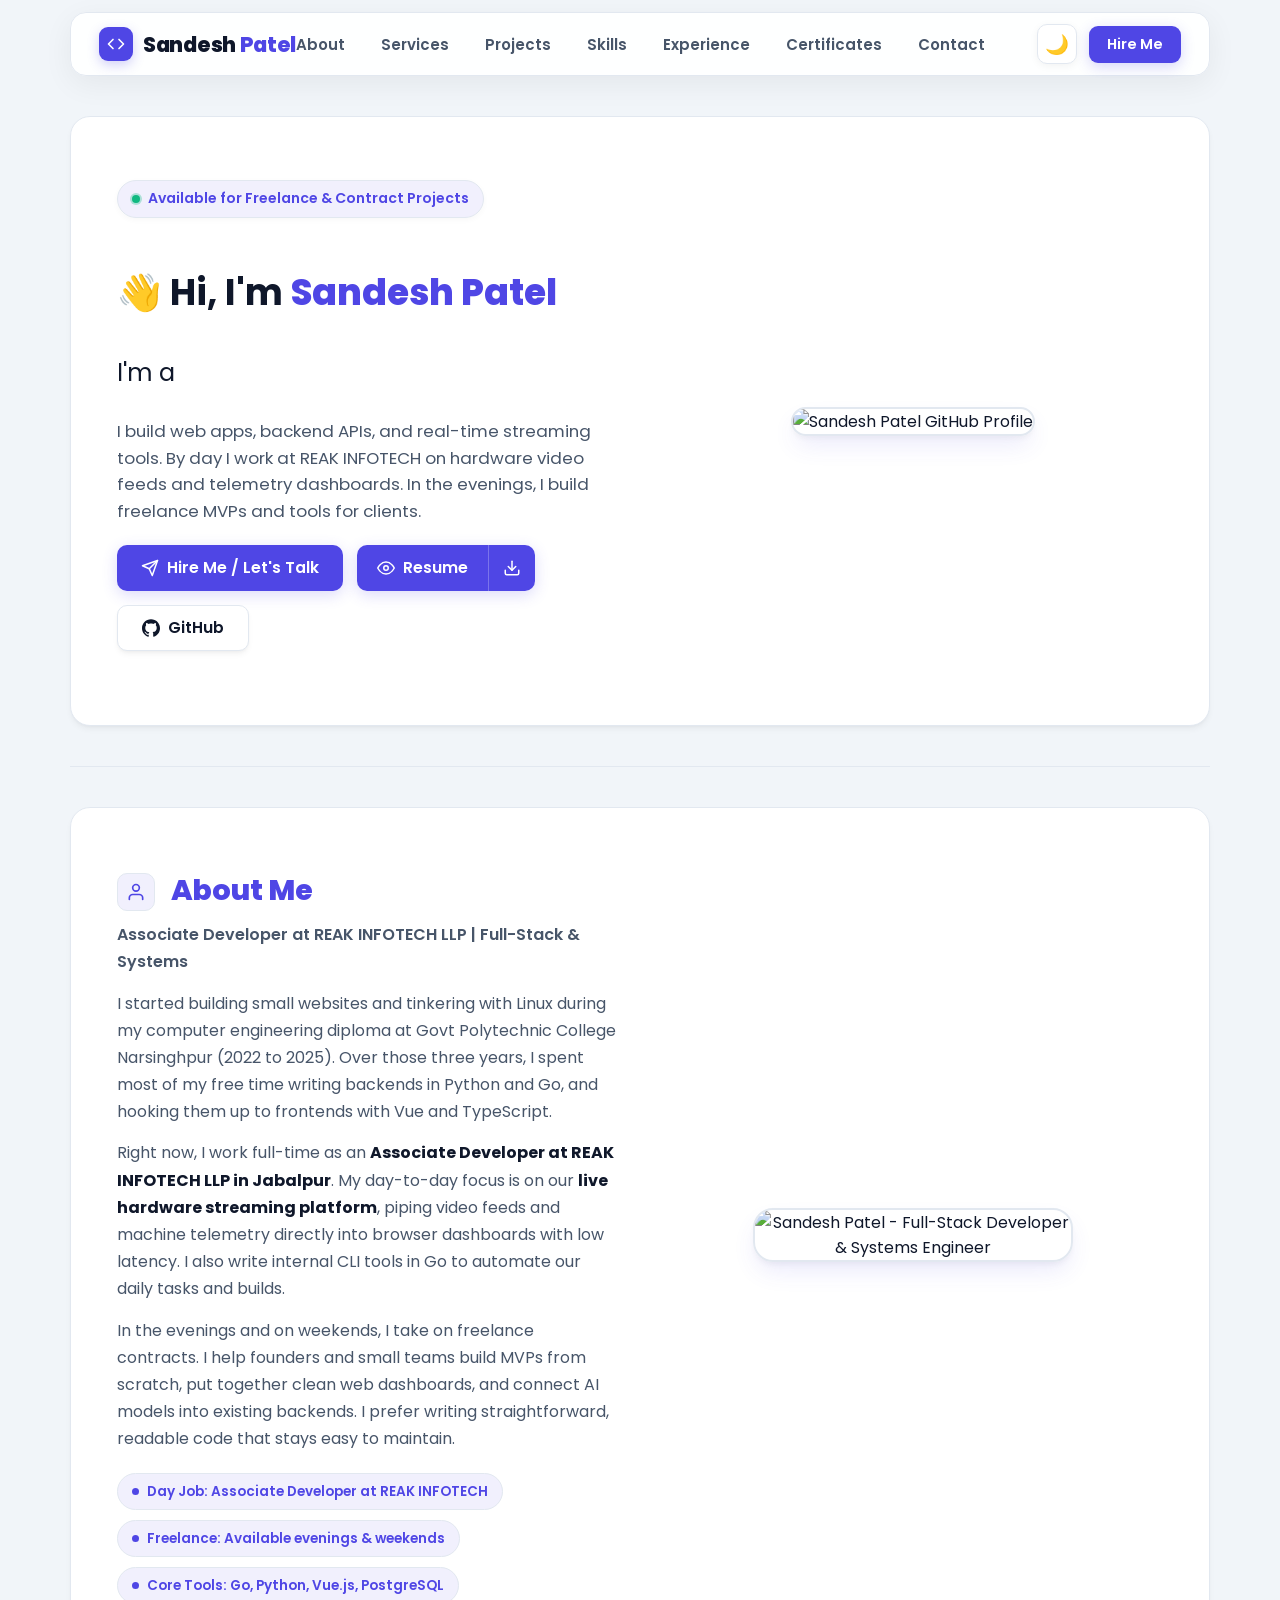
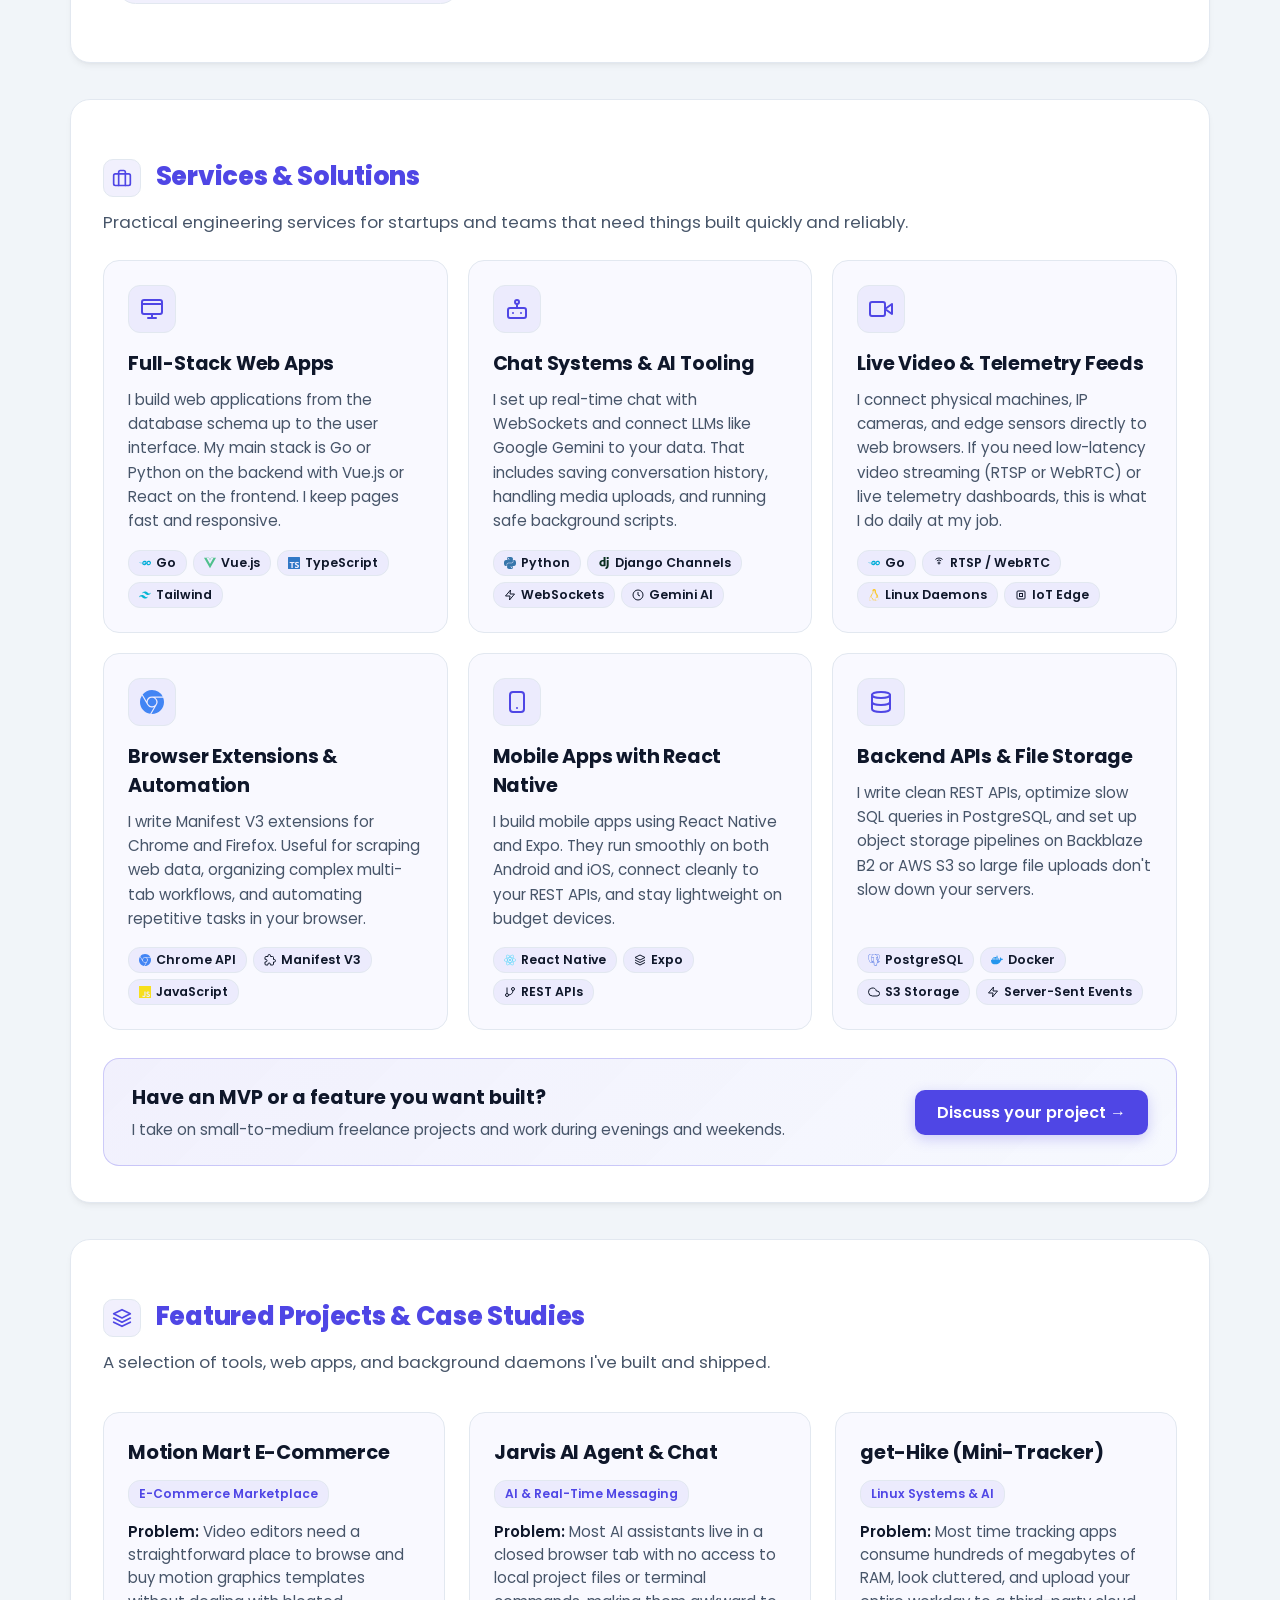
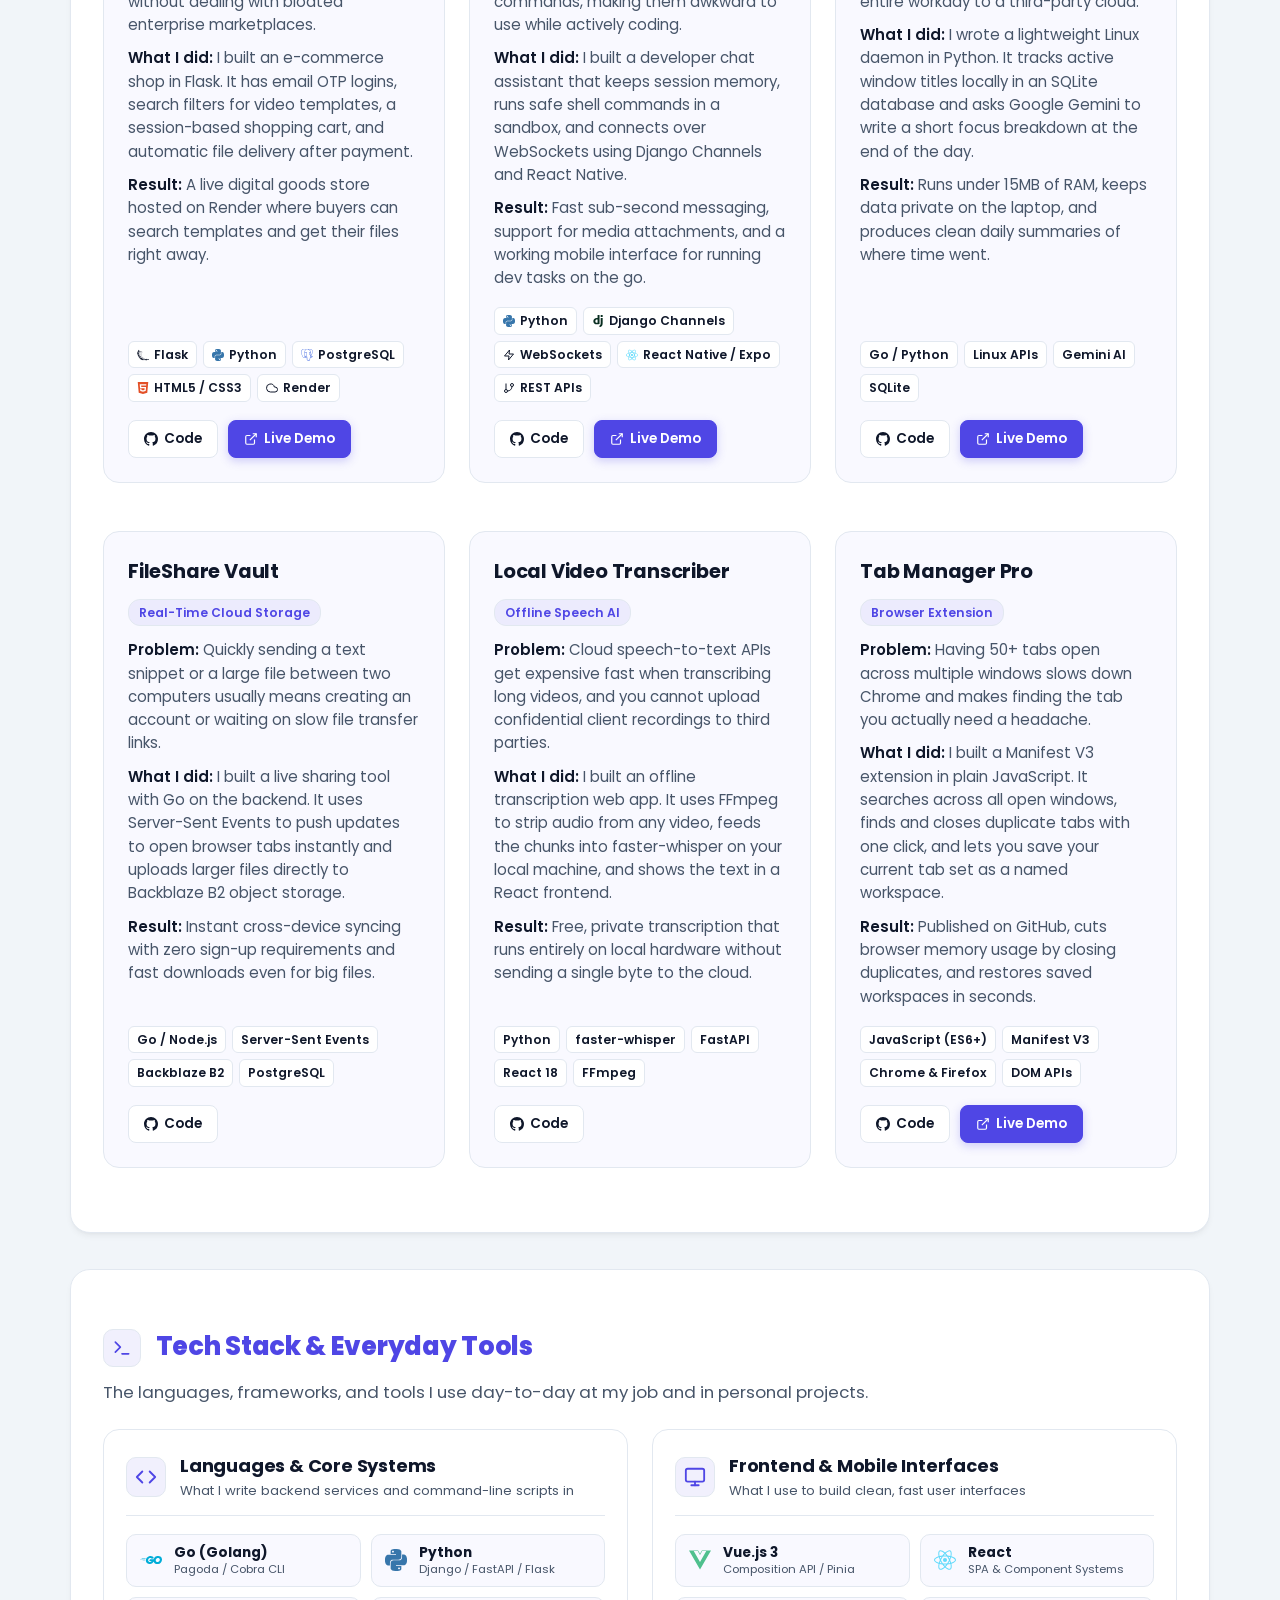
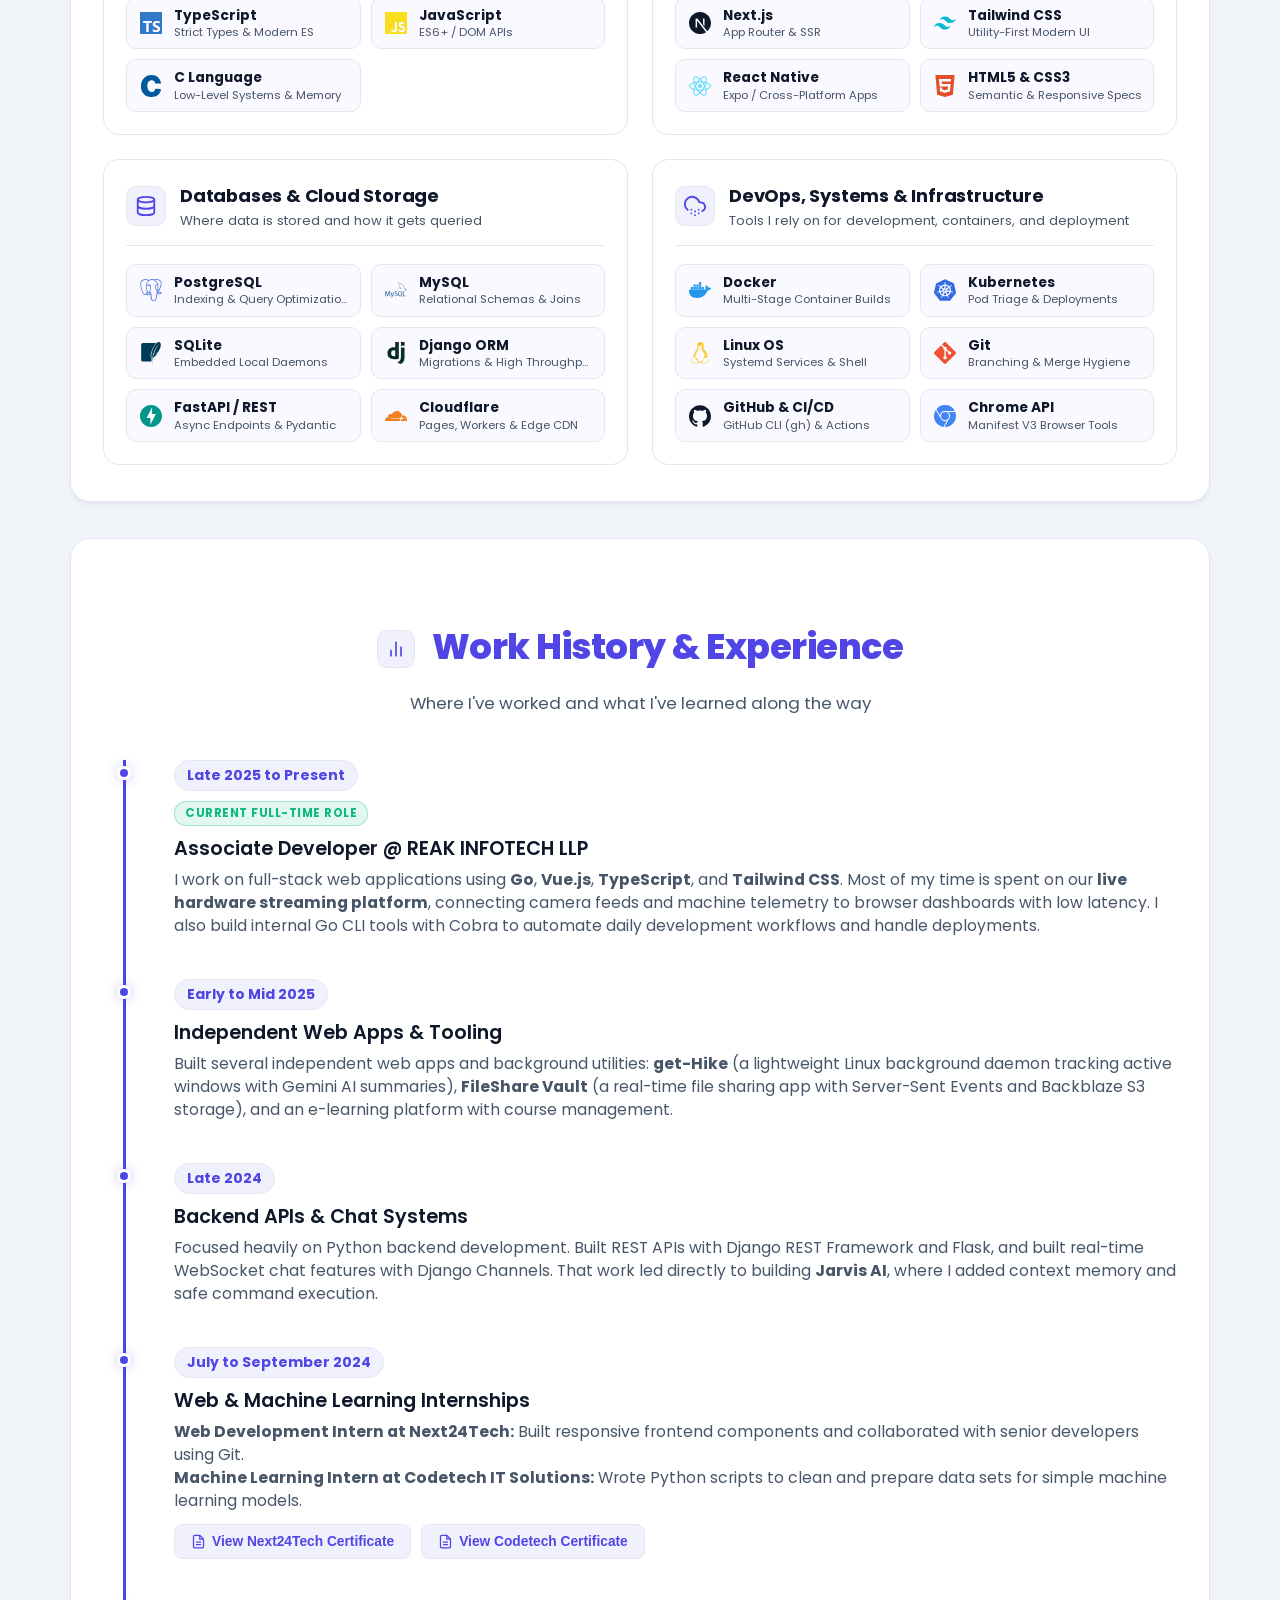
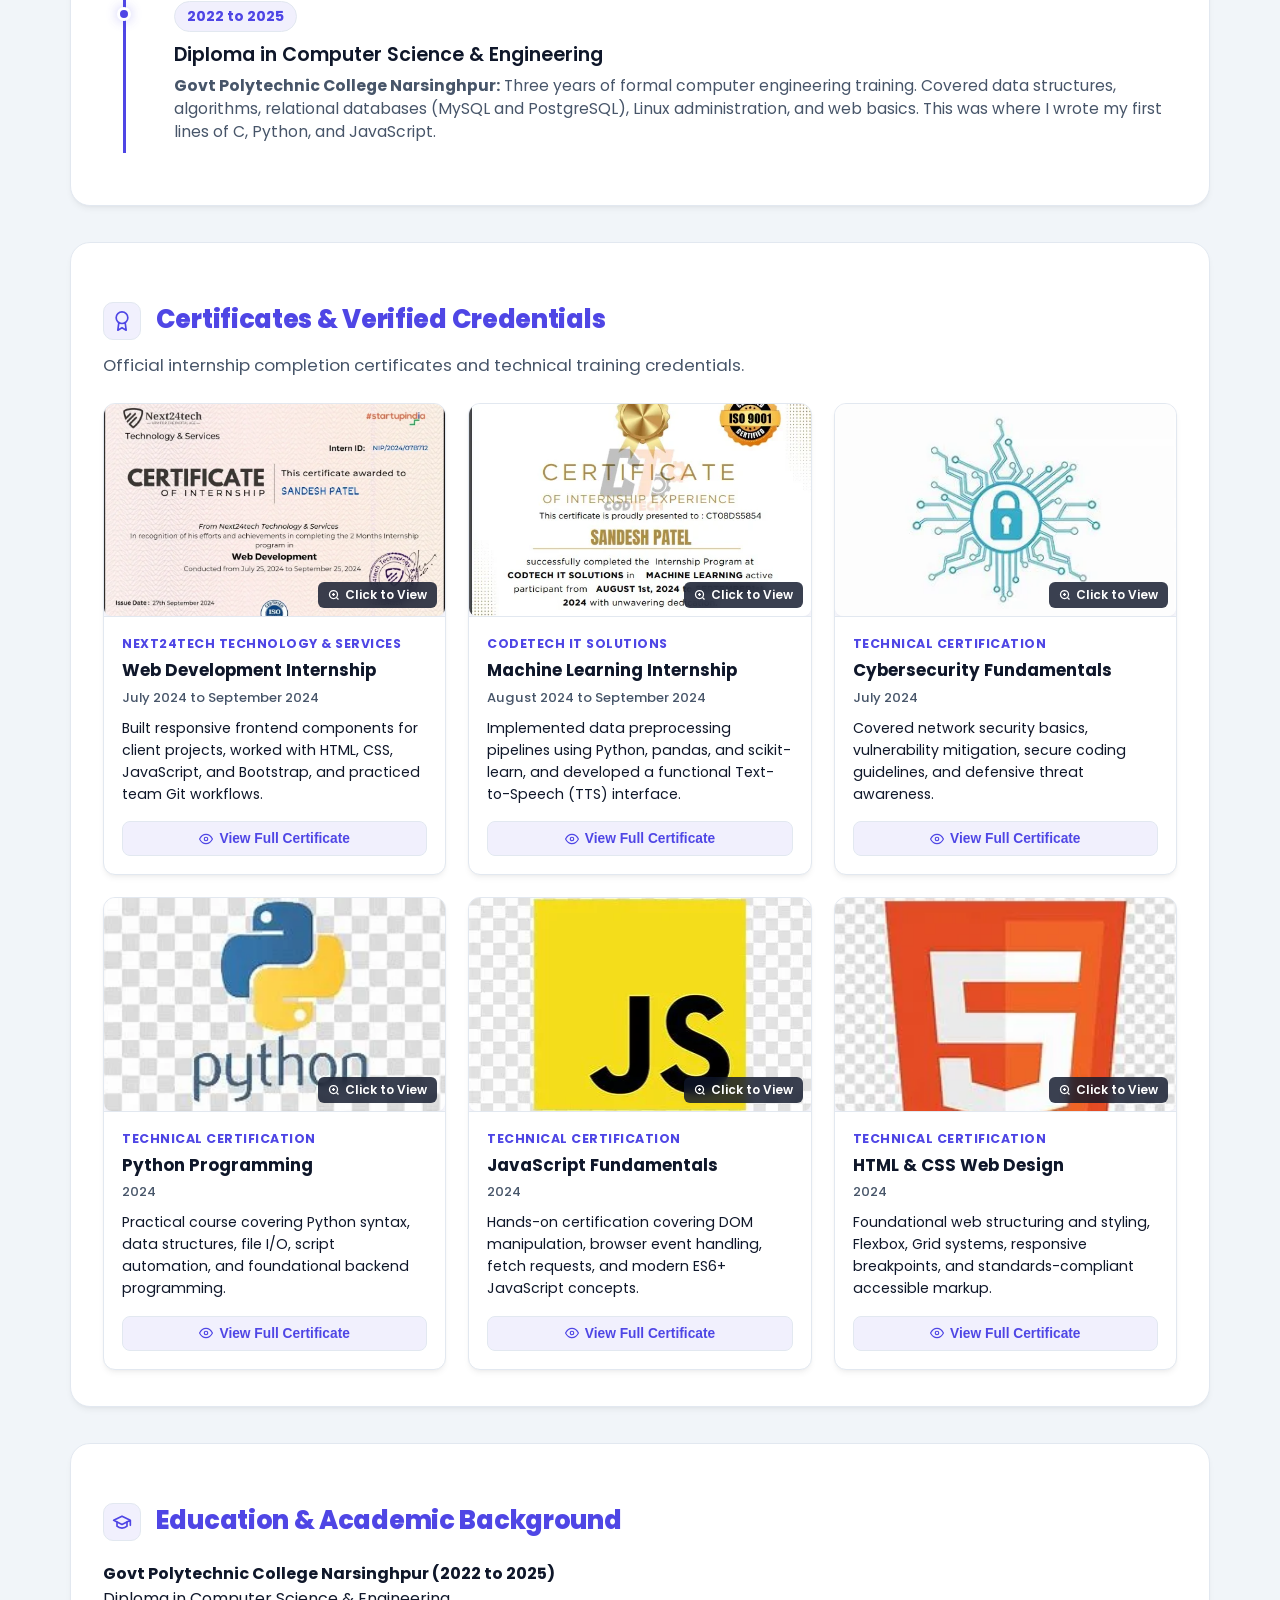
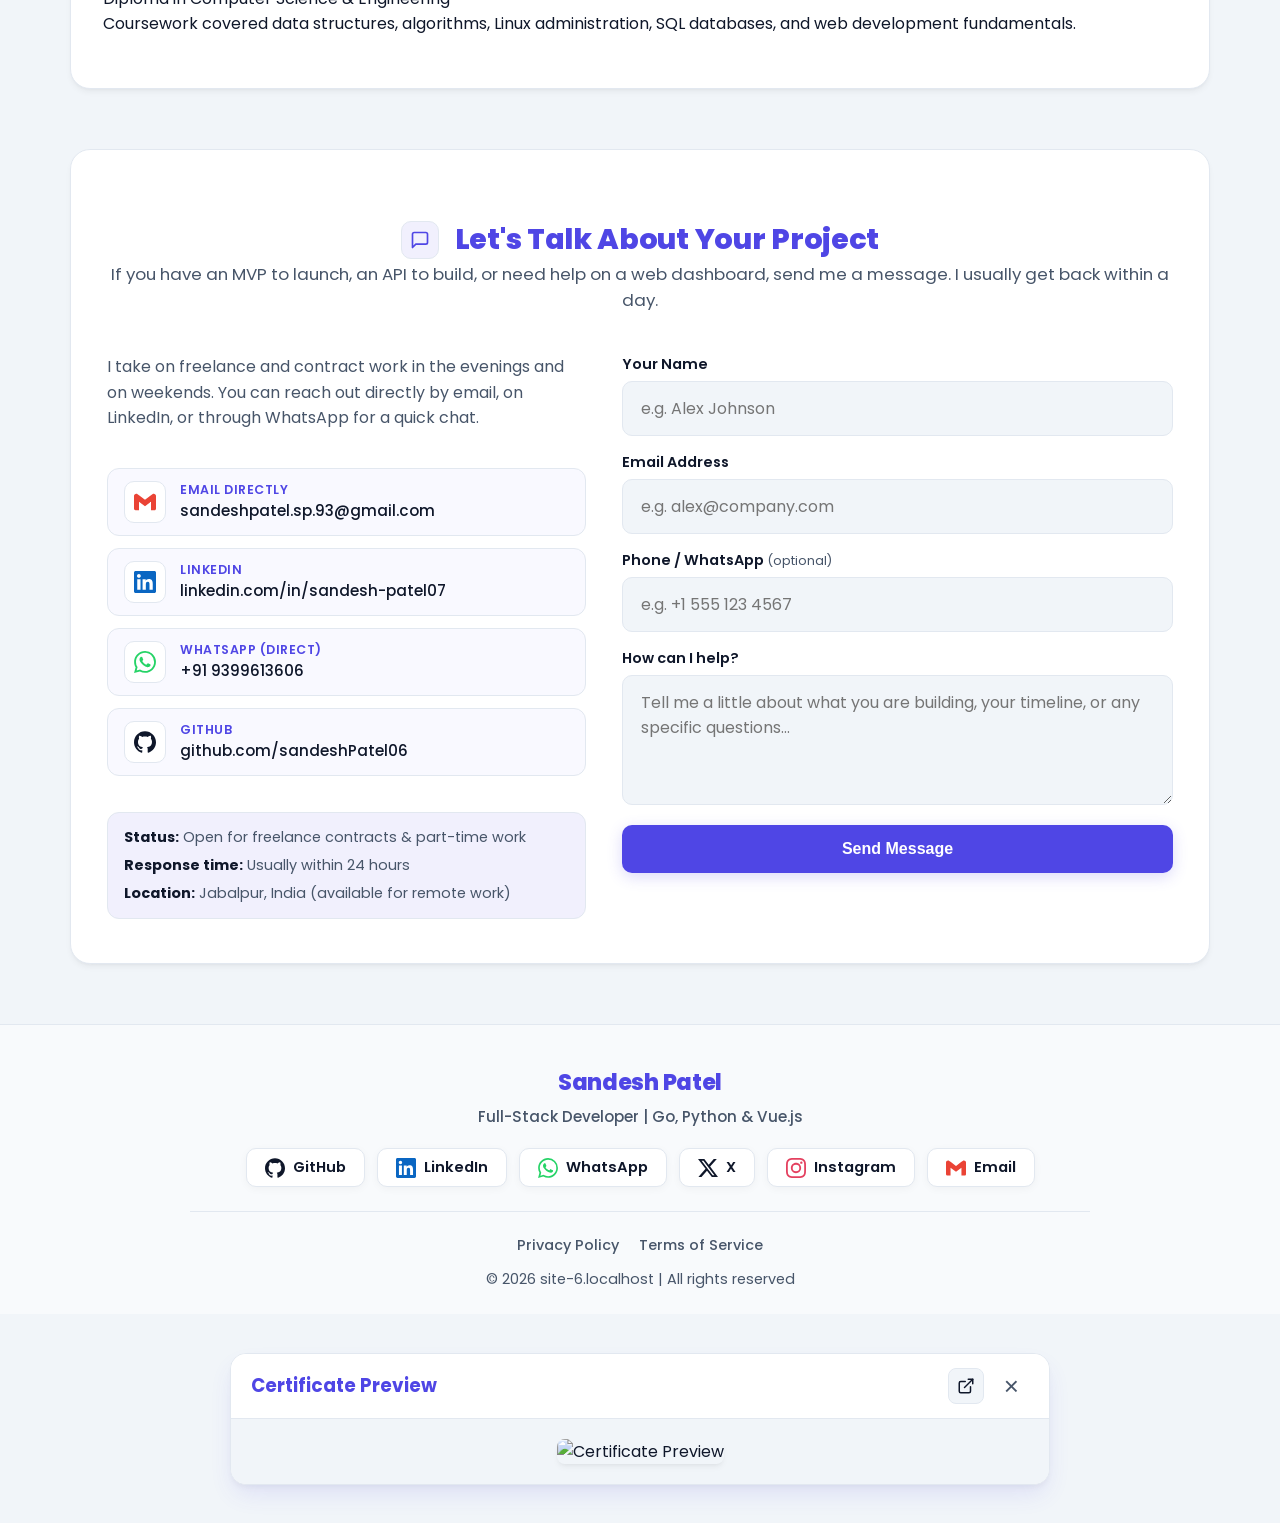
==== commit 09b9eb27: "feat(certificates): add verified credentials section, modal preview, and internship assets from port" ====
--- a/index.html
+++ b/index.html
@@ -97,6 +97,7 @@
           <li><a href="#projects" class="nav-link">Projects</a></li>
           <li><a href="#skills" class="nav-link">Skills</a></li>
           <li><a href="#experience" class="nav-link">Experience</a></li>
+          <li><a href="#certificates" class="nav-link">Certificates</a></li>
           <li><a href="#contact" class="nav-link">Contact</a></li>
         </ul>
       </div>
@@ -852,6 +853,16 @@
           <h3>Web & Machine Learning Internships</h3>
           <p><strong>Web Development Intern at Next24Tech:</strong> Built responsive frontend components and collaborated with senior developers using Git.<br>
           <strong>Machine Learning Intern at Codetech IT Solutions:</strong> Wrote Python scripts to clean and prepare data sets for simple machine learning models.</p>
+          <div style="margin-top: 12px; display: flex; gap: 10px; flex-wrap: wrap;">
+            <button type="button" class="btn-cert-preview" style="width: auto;" data-cert-src="img/next24tech-internship-certificate.webp" data-cert-title="Next24Tech - Web Development Internship Certificate">
+              <svg width="15" height="15" viewBox="0 0 24 24" fill="none" stroke="currentColor" stroke-width="2"><path d="M14 2H6a2 2 0 0 0-2 2v16a2 2 0 0 0 2 2h12a2 2 0 0 0 2-2V8z"></path><polyline points="14 2 14 8 20 8"></polyline><line x1="16" y1="13" x2="8" y2="13"></line><line x1="16" y1="17" x2="8" y2="17"></line></svg>
+              View Next24Tech Certificate
+            </button>
+            <button type="button" class="btn-cert-preview" style="width: auto;" data-cert-src="img/codetech-internship-certificate.webp" data-cert-title="Codetech IT Solutions - Machine Learning Internship Certificate">
+              <svg width="15" height="15" viewBox="0 0 24 24" fill="none" stroke="currentColor" stroke-width="2"><path d="M14 2H6a2 2 0 0 0-2 2v16a2 2 0 0 0 2 2h12a2 2 0 0 0 2-2V8z"></path><polyline points="14 2 14 8 20 8"></polyline><line x1="16" y1="13" x2="8" y2="13"></line><line x1="16" y1="17" x2="8" y2="17"></line></svg>
+              View Codetech Certificate
+            </button>
+          </div>
         </div>
       </div>
 
@@ -864,6 +875,148 @@
         </div>
       </div>
 
+    </div>
+  </section>
+
+  <!-- ===== Certifications & Credentials Section ===== -->
+  <section id="certificates" class="services-container">
+    <h2>
+      <span class="heading-icon" aria-hidden="true">
+        <svg width="22" height="22" viewBox="0 0 24 24" fill="none" stroke="currentColor" stroke-width="2" stroke-linecap="round" stroke-linejoin="round">
+          <circle cx="12" cy="8" r="7"></circle>
+          <polyline points="8.21 13.89 7 23 12 20 17 23 15.79 13.88"></polyline>
+        </svg>
+      </span>
+      Certificates & Verified Credentials
+    </h2>
+    <p class="section-intro">Official internship completion certificates and technical training credentials.</p>
+
+    <div class="certificates-grid">
+      <!-- 1. Next24Tech Internship -->
+      <div class="certificate-card">
+        <div class="certificate-thumbnail-wrap" data-cert-src="img/next24tech-internship-certificate.webp" data-cert-title="Next24Tech - Web Development Internship Certificate">
+          <img src="img/next24tech-internship-certificate.webp" alt="Next24Tech Web Development Internship Certificate" loading="lazy" />
+          <span class="certificate-zoom-hint">
+            <svg width="12" height="12" viewBox="0 0 24 24" fill="none" stroke="currentColor" stroke-width="2.5"><circle cx="11" cy="11" r="8"></circle><line x1="21" y1="21" x2="16.65" y2="16.65"></line><line x1="11" y1="8" x2="11" y2="14"></line><line x1="8" y1="11" x2="14" y2="11"></line></svg>
+            Click to View
+          </span>
+        </div>
+        <div class="certificate-body">
+          <div class="certificate-org-tag">Next24Tech Technology & Services</div>
+          <h3>Web Development Internship</h3>
+          <div class="certificate-date">July 2024 to September 2024</div>
+          <p>Built responsive frontend components for client projects, worked with HTML, CSS, JavaScript, and Bootstrap, and practiced team Git workflows.</p>
+          <button type="button" class="btn-cert-preview" data-cert-src="img/next24tech-internship-certificate.webp" data-cert-title="Next24Tech - Web Development Internship Certificate">
+            <svg width="14" height="14" viewBox="0 0 24 24" fill="none" stroke="currentColor" stroke-width="2"><path d="M1 12s4-8 11-8 11 8 11 8-4 8-11 8-11-8-11-8z"></path><circle cx="12" cy="12" r="3"></circle></svg>
+            View Full Certificate
+          </button>
+        </div>
+      </div>
+
+      <!-- 2. Codetech IT Solutions Internship -->
+      <div class="certificate-card">
+        <div class="certificate-thumbnail-wrap" data-cert-src="img/codetech-internship-certificate.webp" data-cert-title="Codetech IT Solutions - Machine Learning Internship Certificate">
+          <img src="img/codetech-internship-certificate.webp" alt="Codetech IT Solutions Machine Learning Internship Certificate" loading="lazy" />
+          <span class="certificate-zoom-hint">
+            <svg width="12" height="12" viewBox="0 0 24 24" fill="none" stroke="currentColor" stroke-width="2.5"><circle cx="11" cy="11" r="8"></circle><line x1="21" y1="21" x2="16.65" y2="16.65"></line><line x1="11" y1="8" x2="11" y2="14"></line><line x1="8" y1="11" x2="14" y2="11"></line></svg>
+            Click to View
+          </span>
+        </div>
+        <div class="certificate-body">
+          <div class="certificate-org-tag">Codetech IT Solutions</div>
+          <h3>Machine Learning Internship</h3>
+          <div class="certificate-date">August 2024 to September 2024</div>
+          <p>Implemented data preprocessing pipelines using Python, pandas, and scikit-learn, and developed a functional Text-to-Speech (TTS) interface.</p>
+          <button type="button" class="btn-cert-preview" data-cert-src="img/codetech-internship-certificate.webp" data-cert-title="Codetech IT Solutions - Machine Learning Internship Certificate">
+            <svg width="14" height="14" viewBox="0 0 24 24" fill="none" stroke="currentColor" stroke-width="2"><path d="M1 12s4-8 11-8 11 8 11 8-4 8-11 8-11-8-11-8z"></path><circle cx="12" cy="12" r="3"></circle></svg>
+            View Full Certificate
+          </button>
+        </div>
+      </div>
+
+      <!-- 3. Cybersecurity Fundamentals -->
+      <div class="certificate-card">
+        <div class="certificate-thumbnail-wrap" data-cert-src="img/cybersecurity-certificate.webp" data-cert-title="Cybersecurity Fundamentals Certification">
+          <img src="img/cybersecurity-certificate.webp" alt="Cybersecurity Fundamentals Certificate" loading="lazy" />
+          <span class="certificate-zoom-hint">
+            <svg width="12" height="12" viewBox="0 0 24 24" fill="none" stroke="currentColor" stroke-width="2.5"><circle cx="11" cy="11" r="8"></circle><line x1="21" y1="21" x2="16.65" y2="16.65"></line><line x1="11" y1="8" x2="11" y2="14"></line><line x1="8" y1="11" x2="14" y2="11"></line></svg>
+            Click to View
+          </span>
+        </div>
+        <div class="certificate-body">
+          <div class="certificate-org-tag">Technical Certification</div>
+          <h3>Cybersecurity Fundamentals</h3>
+          <div class="certificate-date">July 2024</div>
+          <p>Covered network security basics, vulnerability mitigation, secure coding guidelines, and defensive threat awareness.</p>
+          <button type="button" class="btn-cert-preview" data-cert-src="img/cybersecurity-certificate.webp" data-cert-title="Cybersecurity Fundamentals Certification">
+            <svg width="14" height="14" viewBox="0 0 24 24" fill="none" stroke="currentColor" stroke-width="2"><path d="M1 12s4-8 11-8 11 8 11 8-4 8-11 8-11-8-11-8z"></path><circle cx="12" cy="12" r="3"></circle></svg>
+            View Full Certificate
+          </button>
+        </div>
+      </div>
+
+      <!-- 4. Python Programming -->
+      <div class="certificate-card">
+        <div class="certificate-thumbnail-wrap" data-cert-src="img/python-certificate.webp" data-cert-title="Python Programming Certificate">
+          <img src="img/python-certificate.webp" alt="Python Programming Certificate" loading="lazy" />
+          <span class="certificate-zoom-hint">
+            <svg width="12" height="12" viewBox="0 0 24 24" fill="none" stroke="currentColor" stroke-width="2.5"><circle cx="11" cy="11" r="8"></circle><line x1="21" y1="21" x2="16.65" y2="16.65"></line><line x1="11" y1="8" x2="11" y2="14"></line><line x1="8" y1="11" x2="14" y2="11"></line></svg>
+            Click to View
+          </span>
+        </div>
+        <div class="certificate-body">
+          <div class="certificate-org-tag">Technical Certification</div>
+          <h3>Python Programming</h3>
+          <div class="certificate-date">2024</div>
+          <p>Practical course covering Python syntax, data structures, file I/O, script automation, and foundational backend programming.</p>
+          <button type="button" class="btn-cert-preview" data-cert-src="img/python-certificate.webp" data-cert-title="Python Programming Certificate">
+            <svg width="14" height="14" viewBox="0 0 24 24" fill="none" stroke="currentColor" stroke-width="2"><path d="M1 12s4-8 11-8 11 8 11 8-4 8-11 8-11-8-11-8z"></path><circle cx="12" cy="12" r="3"></circle></svg>
+            View Full Certificate
+          </button>
+        </div>
+      </div>
+
+      <!-- 5. JavaScript Web Development -->
+      <div class="certificate-card">
+        <div class="certificate-thumbnail-wrap" data-cert-src="img/javascript-certificate.webp" data-cert-title="JavaScript Certification">
+          <img src="img/javascript-certificate.webp" alt="JavaScript Certification" loading="lazy" />
+          <span class="certificate-zoom-hint">
+            <svg width="12" height="12" viewBox="0 0 24 24" fill="none" stroke="currentColor" stroke-width="2.5"><circle cx="11" cy="11" r="8"></circle><line x1="21" y1="21" x2="16.65" y2="16.65"></line><line x1="11" y1="8" x2="11" y2="14"></line><line x1="8" y1="11" x2="14" y2="11"></line></svg>
+            Click to View
+          </span>
+        </div>
+        <div class="certificate-body">
+          <div class="certificate-org-tag">Technical Certification</div>
+          <h3>JavaScript Fundamentals</h3>
+          <div class="certificate-date">2024</div>
+          <p>Hands-on certification covering DOM manipulation, browser event handling, fetch requests, and modern ES6+ JavaScript concepts.</p>
+          <button type="button" class="btn-cert-preview" data-cert-src="img/javascript-certificate.webp" data-cert-title="JavaScript Certification">
+            <svg width="14" height="14" viewBox="0 0 24 24" fill="none" stroke="currentColor" stroke-width="2"><path d="M1 12s4-8 11-8 11 8 11 8-4 8-11 8-11-8-11-8z"></path><circle cx="12" cy="12" r="3"></circle></svg>
+            View Full Certificate
+          </button>
+        </div>
+      </div>
+
+      <!-- 6. Responsive HTML & CSS -->
+      <div class="certificate-card">
+        <div class="certificate-thumbnail-wrap" data-cert-src="img/html-certificate.webp" data-cert-title="HTML & CSS Responsive Web Design Certifications">
+          <img src="img/html-certificate.webp" alt="HTML Certificate" loading="lazy" />
+          <span class="certificate-zoom-hint">
+            <svg width="12" height="12" viewBox="0 0 24 24" fill="none" stroke="currentColor" stroke-width="2.5"><circle cx="11" cy="11" r="8"></circle><line x1="21" y1="21" x2="16.65" y2="16.65"></line><line x1="11" y1="8" x2="11" y2="14"></line><line x1="8" y1="11" x2="14" y2="11"></line></svg>
+            Click to View
+          </span>
+        </div>
+        <div class="certificate-body">
+          <div class="certificate-org-tag">Technical Certification</div>
+          <h3>HTML & CSS Web Design</h3>
+          <div class="certificate-date">2024</div>
+          <p>Foundational web structuring and styling, Flexbox, Grid systems, responsive breakpoints, and standards-compliant accessible markup.</p>
+          <button type="button" class="btn-cert-preview" data-cert-src="img/html-certificate.webp" data-cert-title="HTML & CSS Web Design Certifications">
+            <svg width="14" height="14" viewBox="0 0 24 24" fill="none" stroke="currentColor" stroke-width="2"><path d="M1 12s4-8 11-8 11 8 11 8-4 8-11 8-11-8-11-8z"></path><circle cx="12" cy="12" r="3"></circle></svg>
+            View Full Certificate
+          </button>
+        </div>
+      </div>
     </div>
   </section>
 
@@ -1062,6 +1215,28 @@
     </div>
   </div>
 
+  <!-- ===== Certificate Image Preview Modal ===== -->
+  <div id="cert-modal" class="pdf-modal-backdrop" aria-hidden="true" role="dialog" aria-labelledby="cert-modal-title">
+    <div class="cert-modal-content">
+      <div class="pdf-modal-header">
+        <h3 id="cert-modal-title" class="pdf-modal-title">Certificate Preview</h3>
+        <div class="pdf-modal-actions">
+          <a id="cert-external-link" href="#" target="_blank" rel="noopener noreferrer" class="modal-icon-btn" title="Open Image in New Tab" aria-label="Open Image in New Tab">
+            <svg width="18" height="18" viewBox="0 0 24 24" fill="none" stroke="currentColor" stroke-width="2" stroke-linecap="round" stroke-linejoin="round">
+              <path d="M18 13v6a2 2 0 0 1-2 2H5a2 2 0 0 1-2-2V8a2 2 0 0 1 2-2h6"></path>
+              <polyline points="15 3 21 3 21 9"></polyline>
+              <line x1="10" y1="14" x2="21" y2="3"></line>
+            </svg>
+          </a>
+          <button type="button" id="close-cert-modal" class="modal-close-btn" aria-label="Close Certificate Preview">&times;</button>
+        </div>
+      </div>
+      <div class="cert-modal-body">
+        <img id="cert-modal-img" src="" alt="Certificate Preview" loading="lazy" />
+      </div>
+    </div>
+  </div>
+
   <!-- Scripts -->
   <!-- ===== Typed.js for Animated Hero Text ===== -->
   <script src="https://unpkg.com/typed.js@2.1.0/dist/typed.umd.js"></script>
--- a/all-in-one.css
+++ b/all-in-one.css
@@ -1991,6 +1991,151 @@
   }
 }
 
+/* ==== Certificate Cards & Grid ==== */
+.certificates-grid {
+  display: grid;
+  grid-template-columns: repeat(auto-fill, minmax(290px, 1fr));
+  gap: 22px;
+  margin-top: 24px;
+}
+.certificate-card {
+  background: var(--card-bg);
+  border: 1px solid var(--card-border);
+  border-radius: 12px;
+  overflow: hidden;
+  display: flex;
+  flex-direction: column;
+  transition: transform 0.2s ease, box-shadow 0.2s ease, border-color 0.2s ease;
+  box-shadow: var(--shadow);
+}
+.certificate-card:hover {
+  transform: translateY(-3px);
+  border-color: var(--primary-color);
+  box-shadow: var(--shadow-hover);
+}
+.certificate-thumbnail-wrap {
+  position: relative;
+  width: 100%;
+  aspect-ratio: 16 / 10;
+  background: var(--bg-hover);
+  overflow: hidden;
+  cursor: pointer;
+  border-bottom: 1px solid var(--card-border);
+}
+.certificate-thumbnail-wrap img {
+  width: 100%;
+  height: 100%;
+  object-fit: cover;
+  display: block;
+  transition: transform 0.3s ease;
+}
+.certificate-thumbnail-wrap:hover img {
+  transform: scale(1.04);
+}
+.certificate-zoom-hint {
+  position: absolute;
+  bottom: 8px;
+  right: 8px;
+  background: rgba(15, 23, 42, 0.82);
+  color: #ffffff;
+  padding: 4px 10px;
+  border-radius: 6px;
+  font-size: 0.75rem;
+  font-weight: 600;
+  display: inline-flex;
+  align-items: center;
+  gap: 5px;
+  backdrop-filter: blur(4px);
+  pointer-events: none;
+}
+.certificate-body {
+  padding: 18px;
+  display: flex;
+  flex-direction: column;
+  flex: 1;
+}
+.certificate-org-tag {
+  font-size: 0.78rem;
+  font-weight: 700;
+  color: var(--primary-color);
+  text-transform: uppercase;
+  letter-spacing: 0.5px;
+  margin-bottom: 6px;
+}
+.certificate-card h3 {
+  font-size: 1.05rem;
+  font-weight: 700;
+  margin: 0 0 6px 0;
+  color: var(--text-color);
+  line-height: 1.35;
+}
+.certificate-date {
+  font-size: 0.82rem;
+  color: var(--text-muted);
+  margin-bottom: 10px;
+  font-weight: 500;
+}
+.certificate-body p {
+  font-size: 0.88rem;
+  color: var(--text-light);
+  line-height: 1.55;
+  margin: 0 0 16px 0;
+  flex: 1;
+}
+.btn-cert-preview {
+  display: inline-flex;
+  align-items: center;
+  justify-content: center;
+  gap: 6px;
+  padding: 9px 16px;
+  font-size: 0.86rem;
+  font-weight: 600;
+  color: var(--primary-color);
+  background: var(--badge-bg);
+  border: 1px solid var(--card-border);
+  border-radius: 8px;
+  cursor: pointer;
+  transition: background-color 0.2s ease, border-color 0.2s ease, color 0.2s ease;
+  width: 100%;
+}
+.btn-cert-preview:hover {
+  background-color: var(--primary-color);
+  border-color: var(--primary-color);
+  color: #ffffff;
+}
+
+/* ==== Certificate Modal ==== */
+#cert-modal .cert-modal-content {
+  margin: 3% auto;
+  width: 90%;
+  max-width: 820px;
+  max-height: 90vh;
+  background: var(--card-bg);
+  border: 1px solid var(--card-border);
+  border-radius: 16px;
+  box-shadow: var(--shadow-hover);
+  display: flex;
+  flex-direction: column;
+  overflow: hidden;
+  animation: modalPop 0.25s ease-out;
+}
+.cert-modal-body {
+  flex: 1;
+  display: flex;
+  align-items: center;
+  justify-content: center;
+  padding: 20px;
+  background: var(--background);
+  overflow: auto;
+}
+.cert-modal-body img {
+  max-width: 100%;
+  max-height: 72vh;
+  object-fit: contain;
+  border-radius: 8px;
+  box-shadow: var(--shadow);
+}
+
 /* ==== Reduced Motion Preferences ==== */
 @media (prefers-reduced-motion: reduce) {
   *,
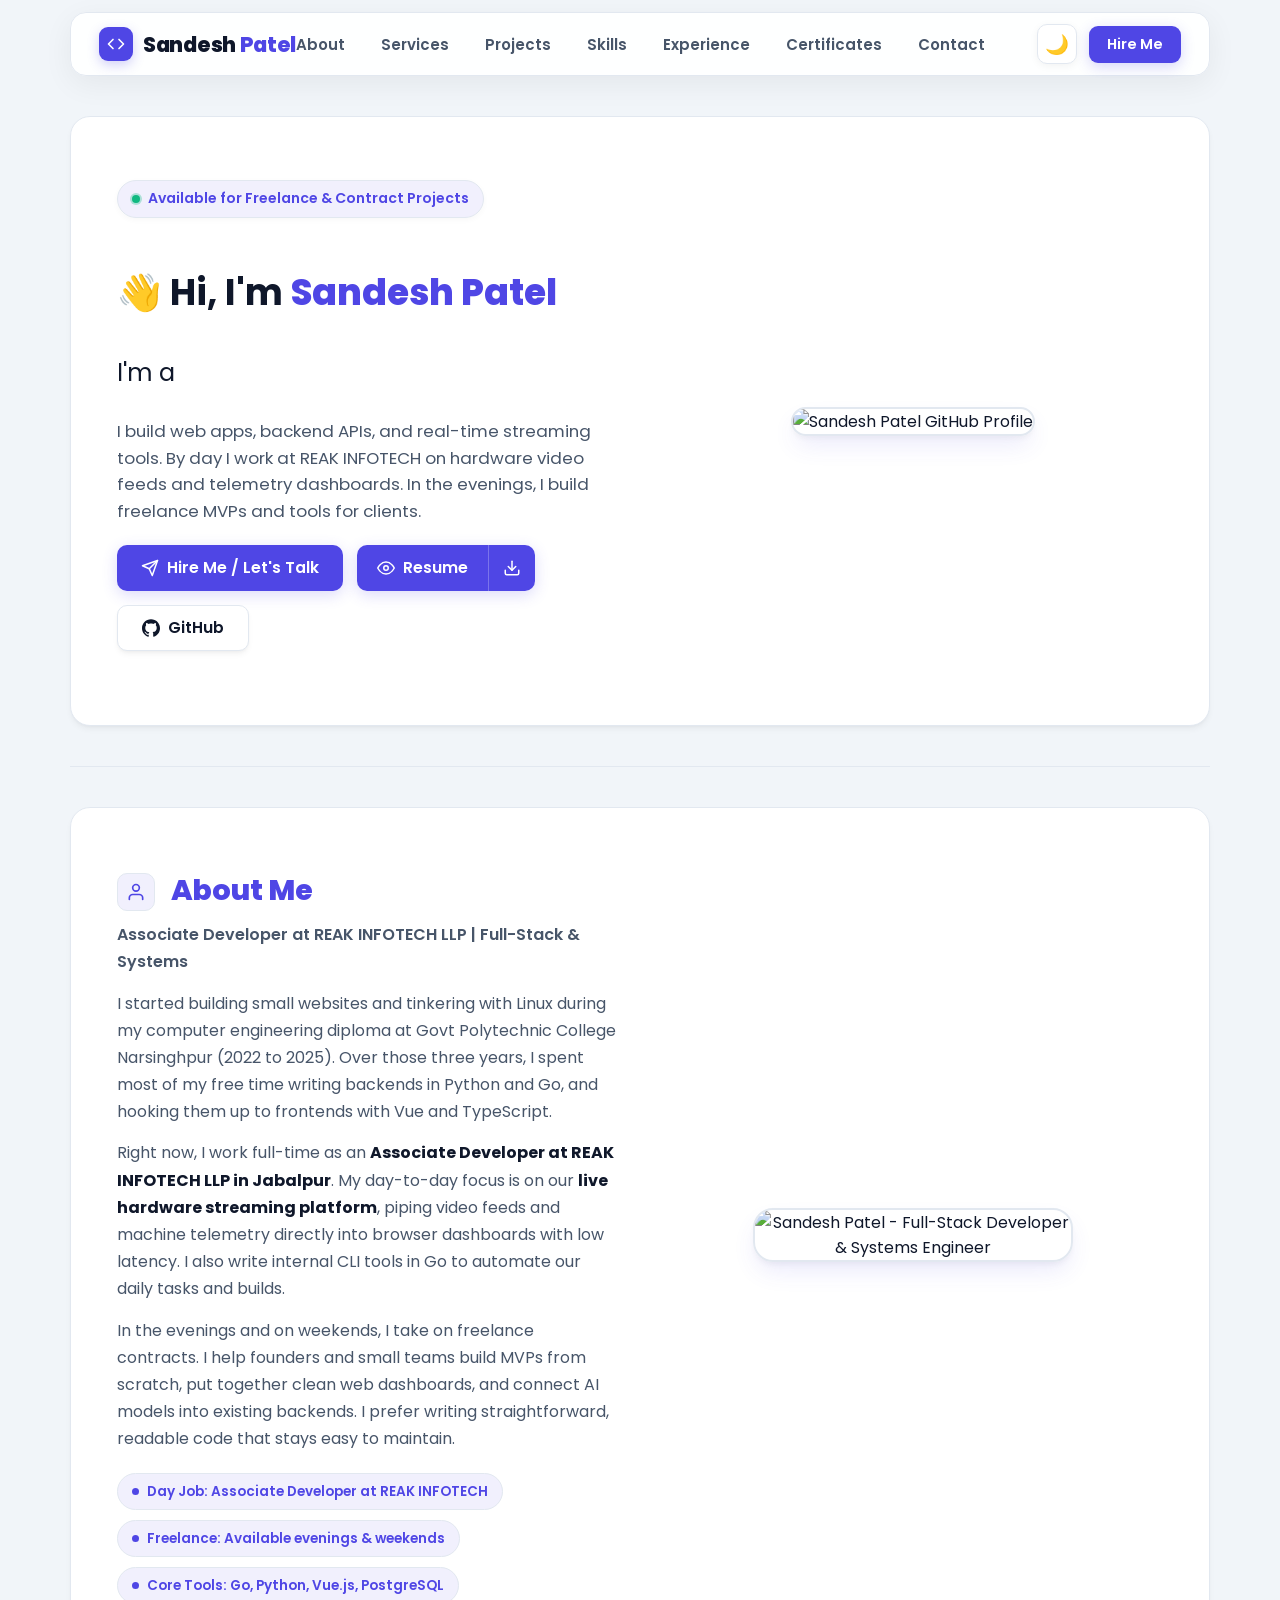
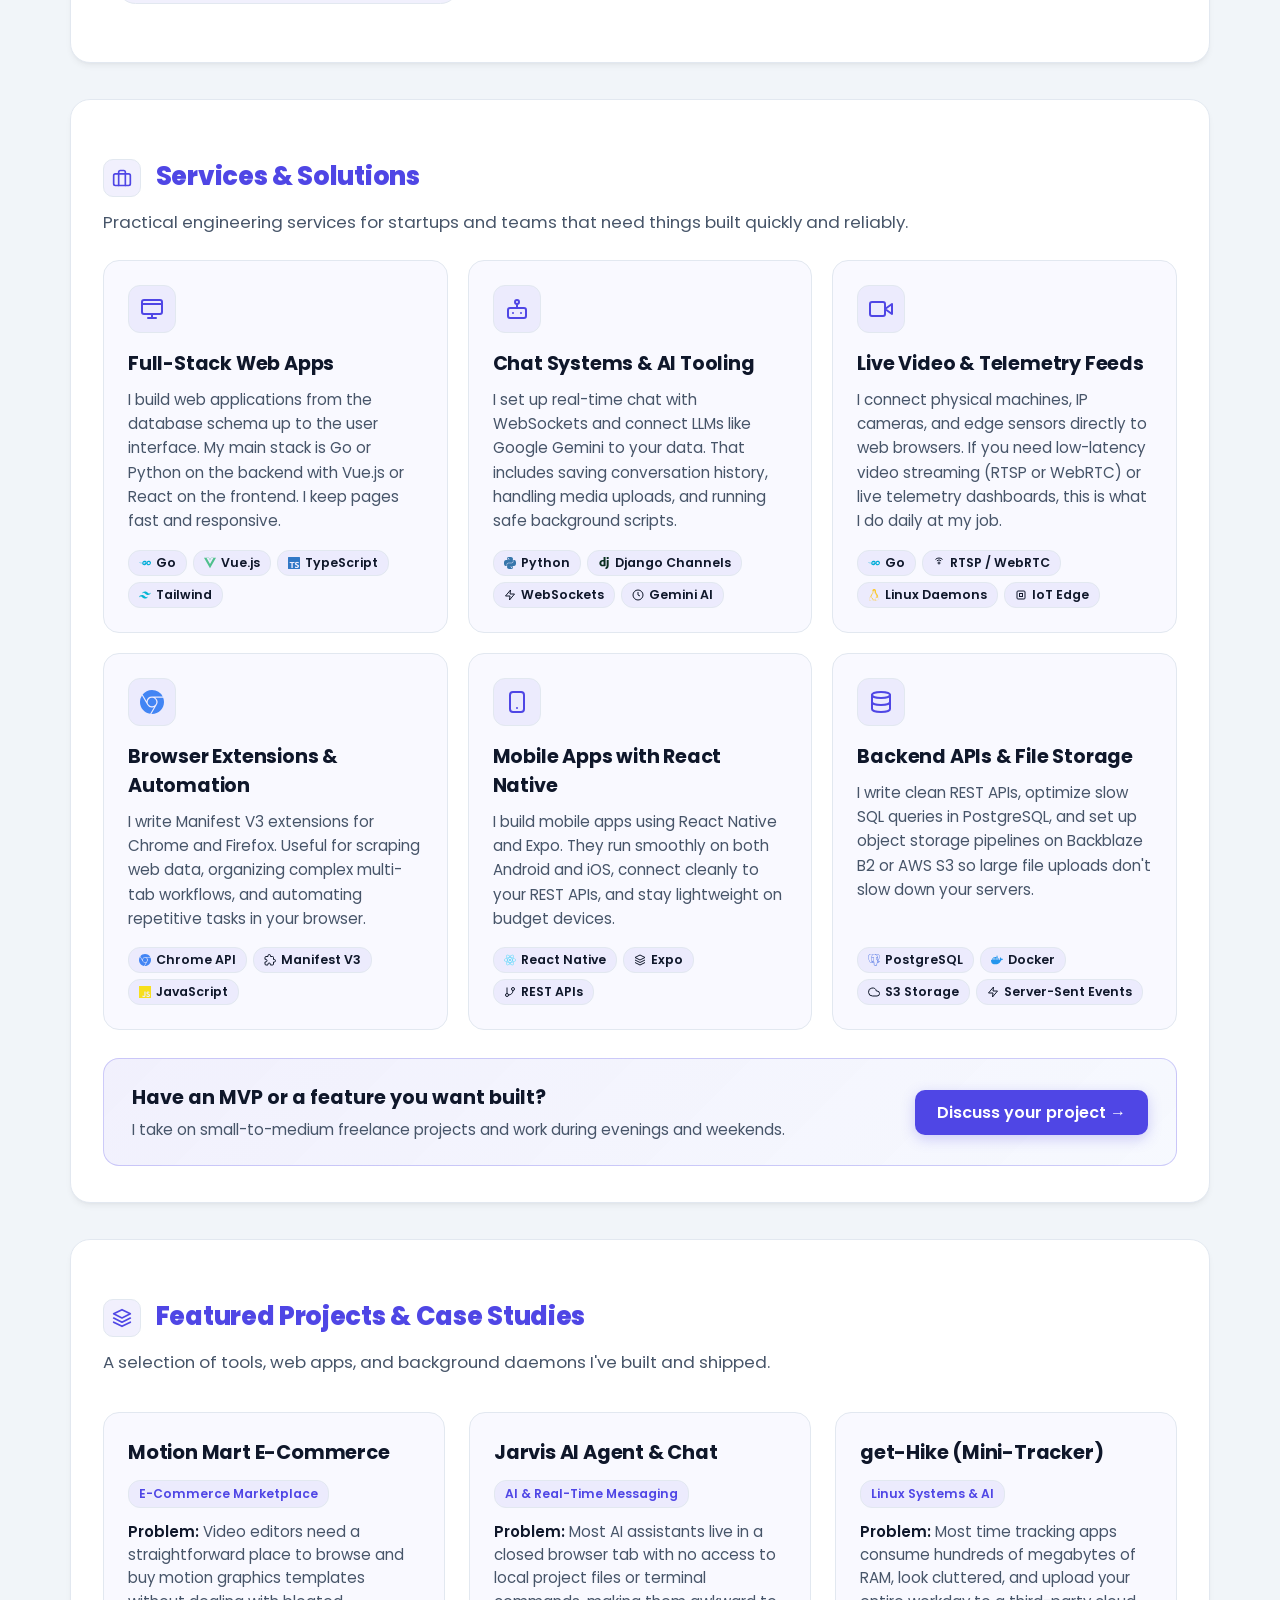
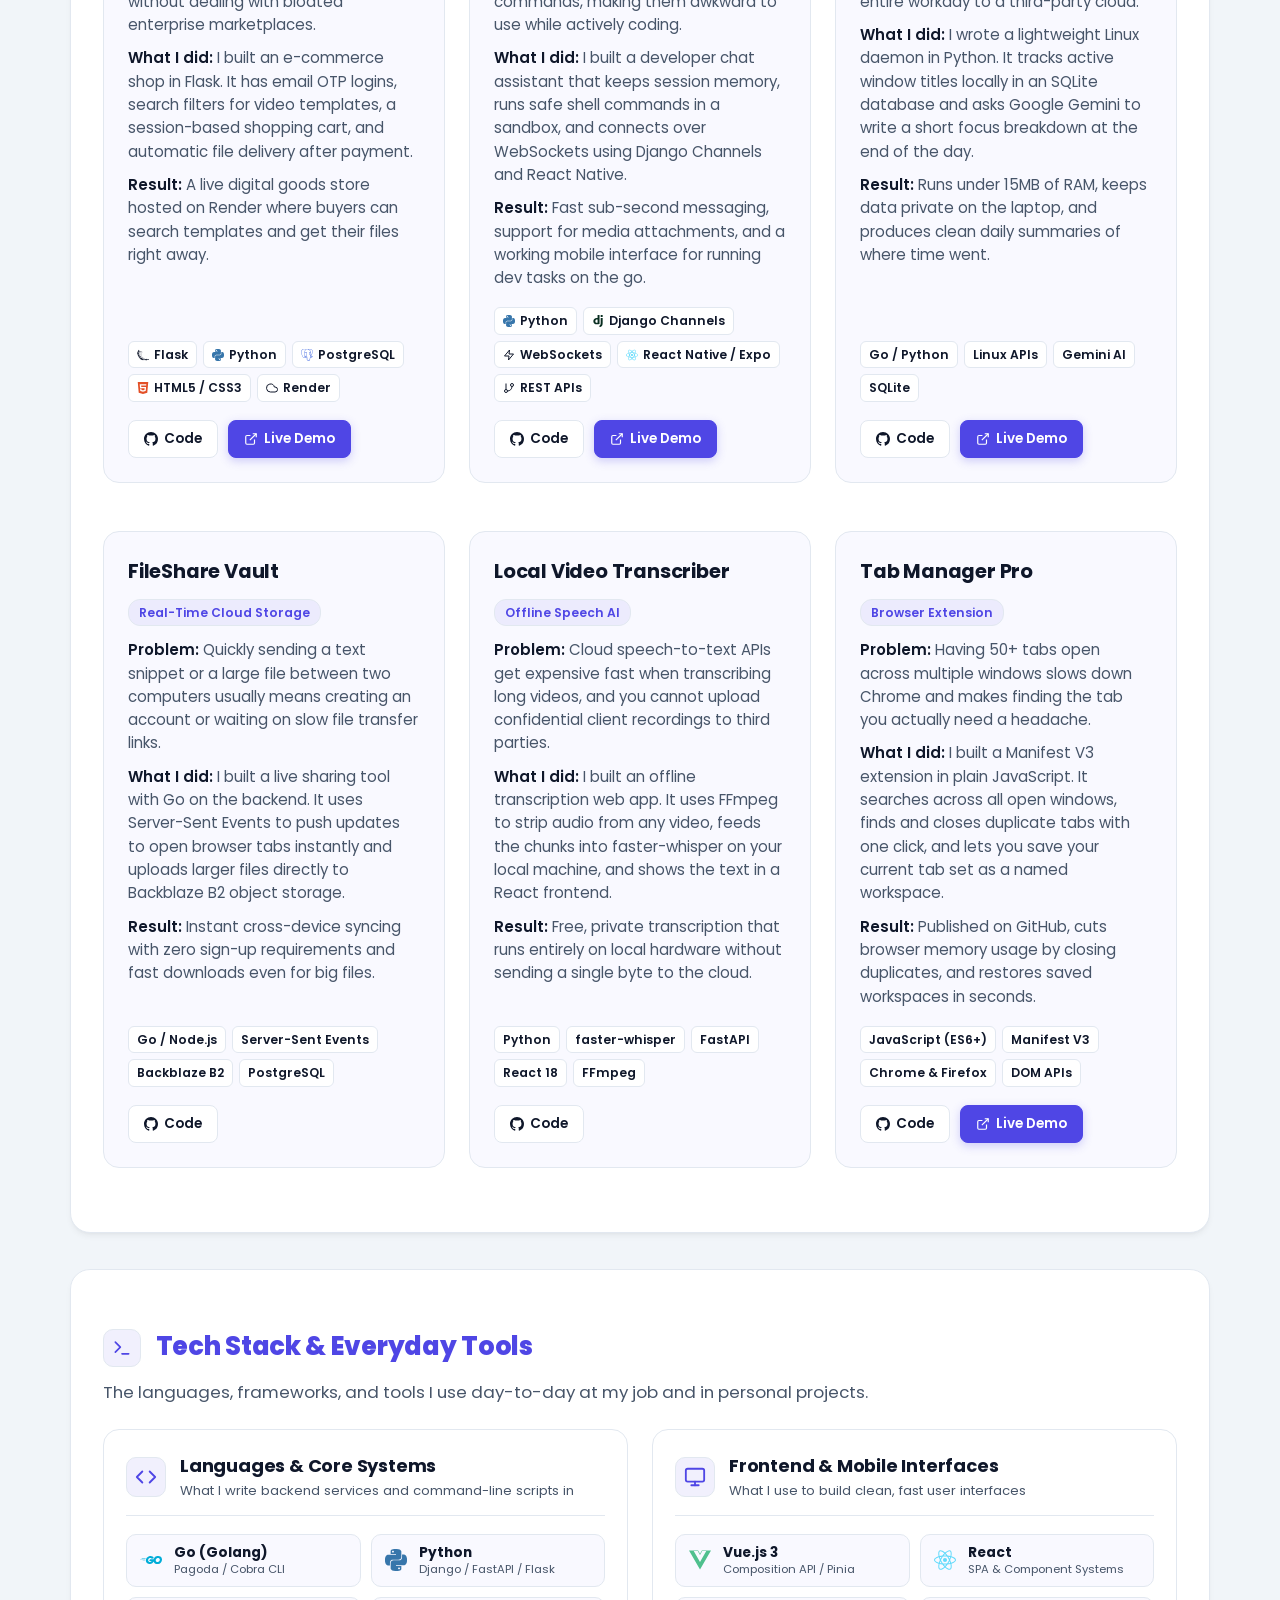
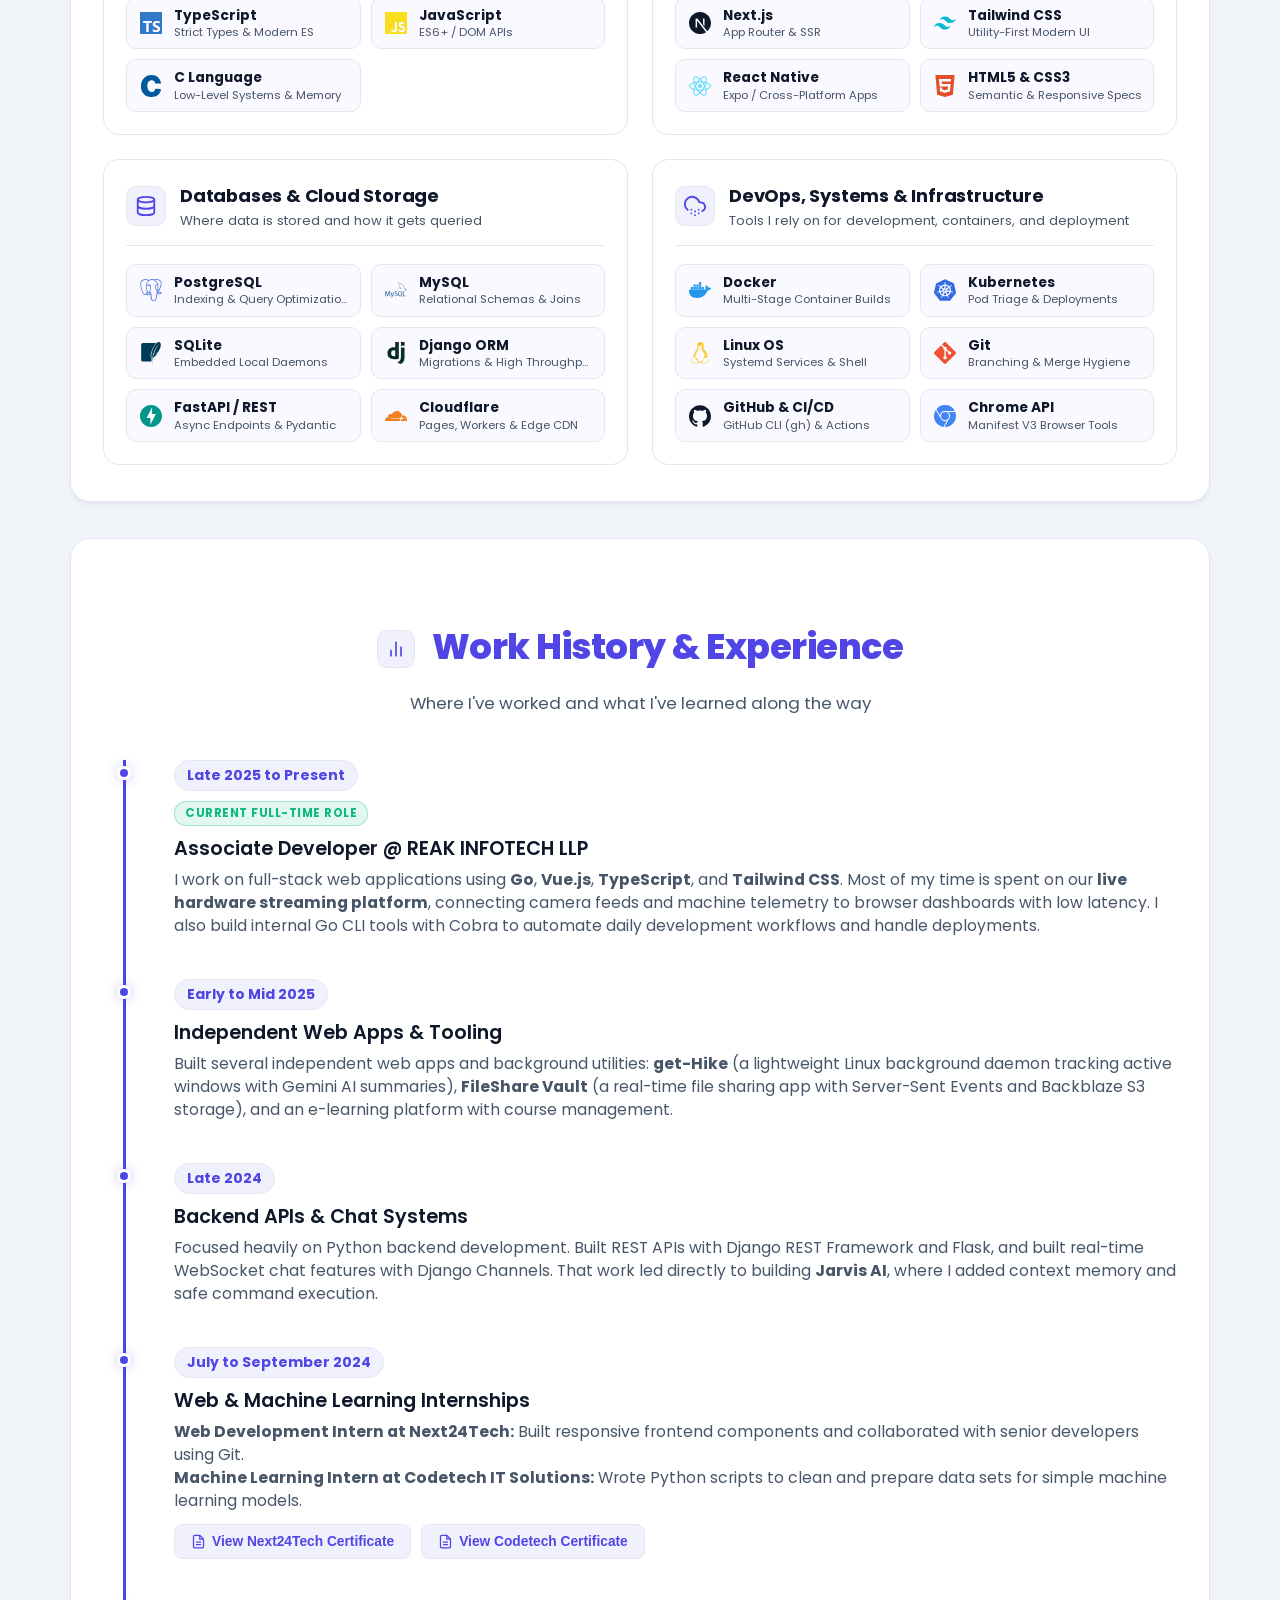
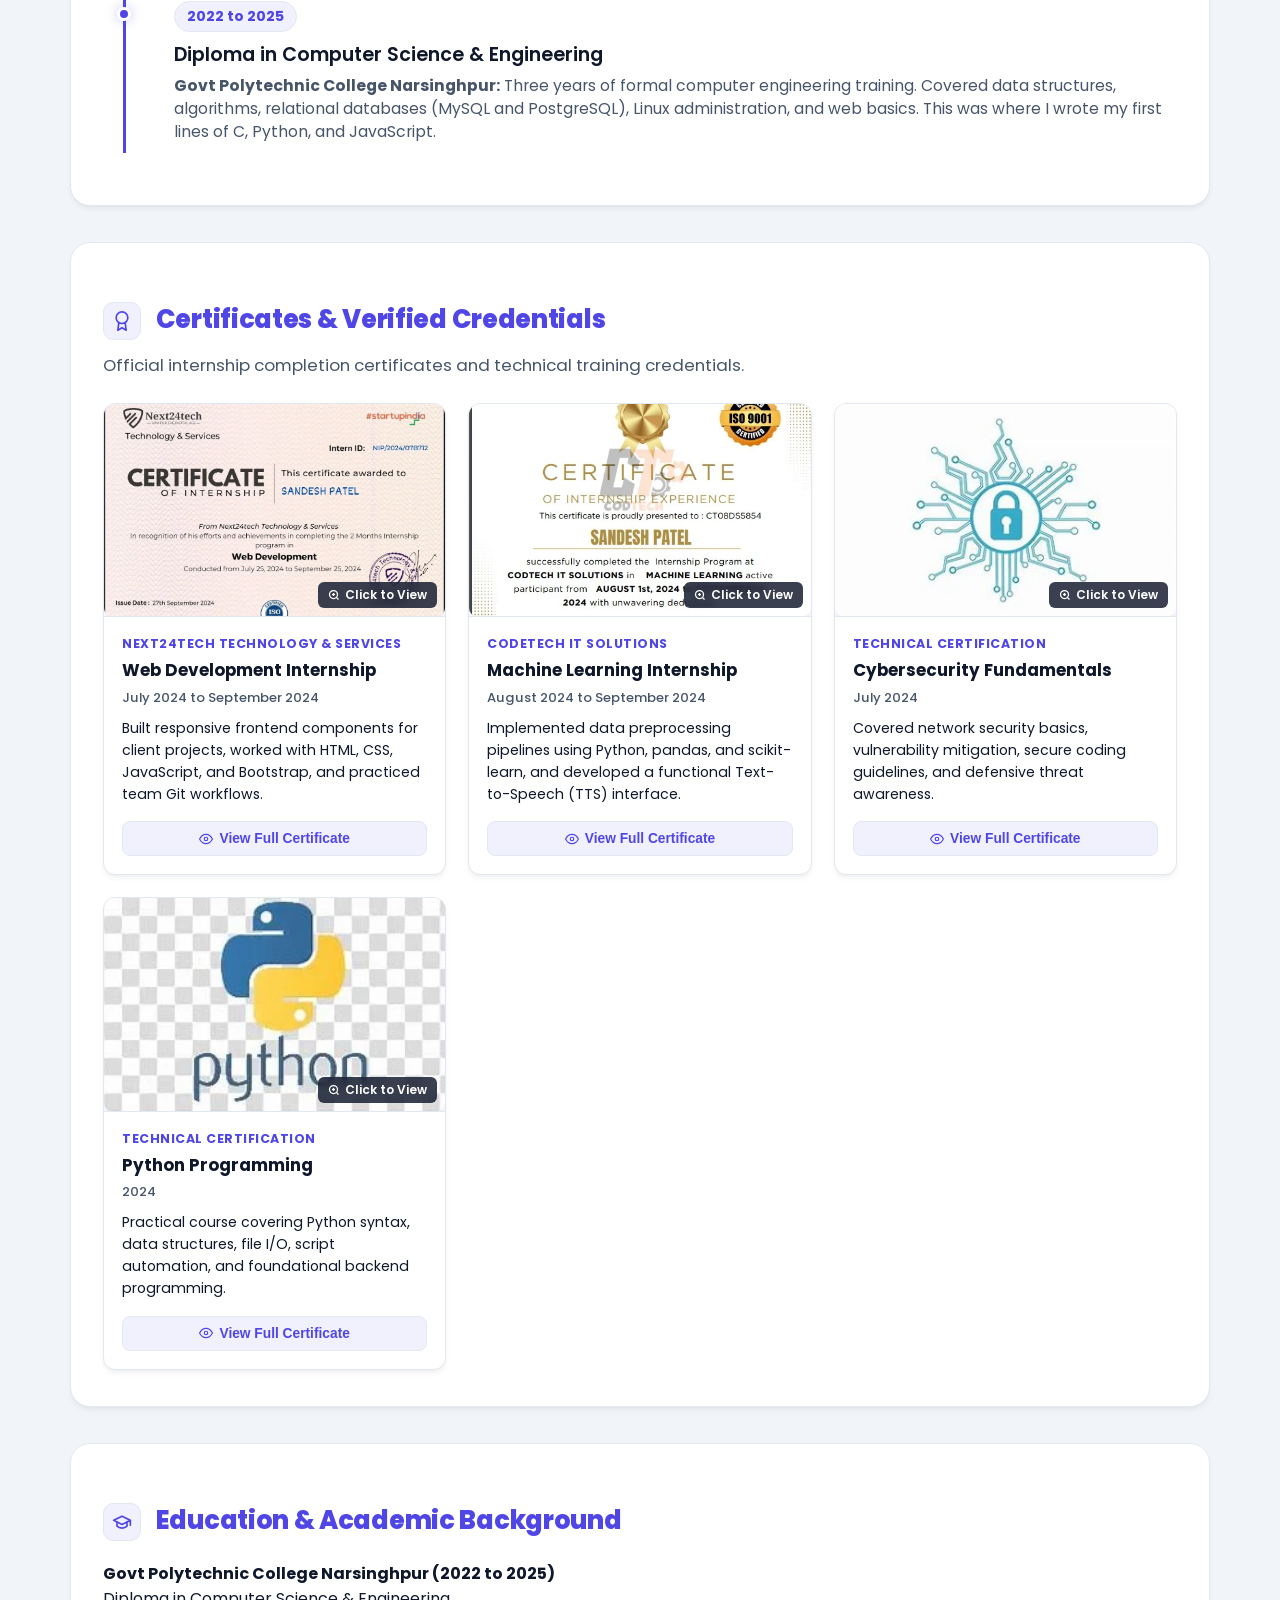
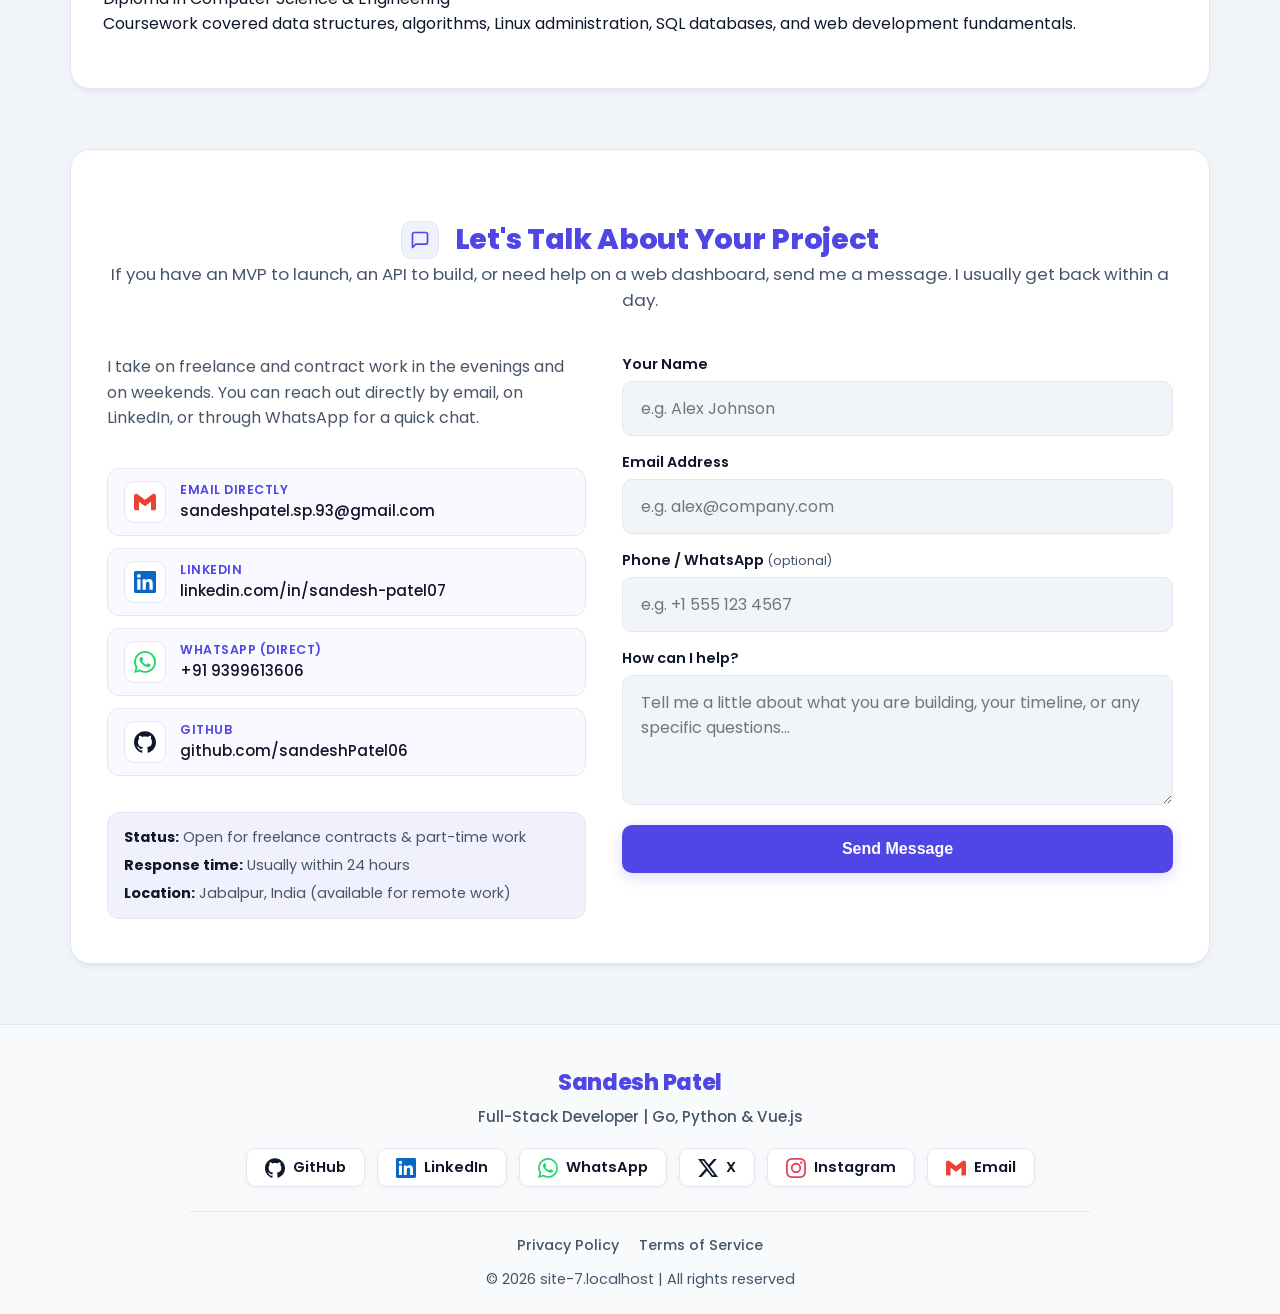
==== commit c2341bbb: "fix(modal): elevate dialog z-index to 3000 with flex centering, remove basic HTML/CSS/JS cards" ====
--- a/index.html
+++ b/index.html
@@ -975,48 +975,6 @@
           </button>
         </div>
       </div>
-
-      <!-- 5. JavaScript Web Development -->
-      <div class="certificate-card">
-        <div class="certificate-thumbnail-wrap" data-cert-src="img/javascript-certificate.webp" data-cert-title="JavaScript Certification">
-          <img src="img/javascript-certificate.webp" alt="JavaScript Certification" loading="lazy" />
-          <span class="certificate-zoom-hint">
-            <svg width="12" height="12" viewBox="0 0 24 24" fill="none" stroke="currentColor" stroke-width="2.5"><circle cx="11" cy="11" r="8"></circle><line x1="21" y1="21" x2="16.65" y2="16.65"></line><line x1="11" y1="8" x2="11" y2="14"></line><line x1="8" y1="11" x2="14" y2="11"></line></svg>
-            Click to View
-          </span>
-        </div>
-        <div class="certificate-body">
-          <div class="certificate-org-tag">Technical Certification</div>
-          <h3>JavaScript Fundamentals</h3>
-          <div class="certificate-date">2024</div>
-          <p>Hands-on certification covering DOM manipulation, browser event handling, fetch requests, and modern ES6+ JavaScript concepts.</p>
-          <button type="button" class="btn-cert-preview" data-cert-src="img/javascript-certificate.webp" data-cert-title="JavaScript Certification">
-            <svg width="14" height="14" viewBox="0 0 24 24" fill="none" stroke="currentColor" stroke-width="2"><path d="M1 12s4-8 11-8 11 8 11 8-4 8-11 8-11-8-11-8z"></path><circle cx="12" cy="12" r="3"></circle></svg>
-            View Full Certificate
-          </button>
-        </div>
-      </div>
-
-      <!-- 6. Responsive HTML & CSS -->
-      <div class="certificate-card">
-        <div class="certificate-thumbnail-wrap" data-cert-src="img/html-certificate.webp" data-cert-title="HTML & CSS Responsive Web Design Certifications">
-          <img src="img/html-certificate.webp" alt="HTML Certificate" loading="lazy" />
-          <span class="certificate-zoom-hint">
-            <svg width="12" height="12" viewBox="0 0 24 24" fill="none" stroke="currentColor" stroke-width="2.5"><circle cx="11" cy="11" r="8"></circle><line x1="21" y1="21" x2="16.65" y2="16.65"></line><line x1="11" y1="8" x2="11" y2="14"></line><line x1="8" y1="11" x2="14" y2="11"></line></svg>
-            Click to View
-          </span>
-        </div>
-        <div class="certificate-body">
-          <div class="certificate-org-tag">Technical Certification</div>
-          <h3>HTML & CSS Web Design</h3>
-          <div class="certificate-date">2024</div>
-          <p>Foundational web structuring and styling, Flexbox, Grid systems, responsive breakpoints, and standards-compliant accessible markup.</p>
-          <button type="button" class="btn-cert-preview" data-cert-src="img/html-certificate.webp" data-cert-title="HTML & CSS Web Design Certifications">
-            <svg width="14" height="14" viewBox="0 0 24 24" fill="none" stroke="currentColor" stroke-width="2"><path d="M1 12s4-8 11-8 11 8 11 8-4 8-11 8-11-8-11-8z"></path><circle cx="12" cy="12" r="3"></circle></svg>
-            View Full Certificate
-          </button>
-        </div>
-      </div>
     </div>
   </section>
 
@@ -1216,7 +1174,7 @@
   </div>
 
   <!-- ===== Certificate Image Preview Modal ===== -->
-  <div id="cert-modal" class="pdf-modal-backdrop" aria-hidden="true" role="dialog" aria-labelledby="cert-modal-title">
+  <div id="cert-modal" class="modal cert-modal" aria-hidden="true" role="dialog" aria-labelledby="cert-modal-title">
     <div class="cert-modal-content">
       <div class="pdf-modal-header">
         <h3 id="cert-modal-title" class="pdf-modal-title">Certificate Preview</h3>
--- a/all-in-one.css
+++ b/all-in-one.css
@@ -1468,21 +1468,31 @@
 .modal {
   display: none;
   position: fixed;
-  z-index: 2000;
+  z-index: 3000;
   left: 0;
   top: 0;
   width: 100%;
   height: 100%;
-  overflow: hidden;
-  background-color: rgba(15, 23, 42, 0.75);
+  overflow-y: auto;
+  overflow-x: hidden;
+  background-color: rgba(15, 23, 42, 0.82);
   backdrop-filter: blur(8px);
   -webkit-backdrop-filter: blur(8px);
+  box-sizing: border-box;
+  padding: 16px;
+}
+.modal[style*="display: block"],
+.modal[style*="display: flex"],
+.modal.active {
+  display: flex !important;
+  align-items: center;
+  justify-content: center;
 }
 .pdf-modal-content {
-  margin: 2% auto;
-  width: 90%;
+  margin: auto;
+  width: 92%;
   max-width: 960px;
-  height: 92vh;
+  height: 90vh;
   background: var(--card-bg);
   border: 1px solid var(--card-border);
   border-radius: 16px;
@@ -2105,18 +2115,20 @@
 }
 
 /* ==== Certificate Modal ==== */
-#cert-modal .cert-modal-content {
-  margin: 3% auto;
-  width: 90%;
+.cert-modal-content {
+  margin: auto;
+  width: 92%;
   max-width: 820px;
   max-height: 90vh;
   background: var(--card-bg);
   border: 1px solid var(--card-border);
   border-radius: 16px;
-  box-shadow: var(--shadow-hover);
+  box-shadow: 0 25px 60px rgba(0, 0, 0, 0.55);
   display: flex;
   flex-direction: column;
   overflow: hidden;
+  position: relative;
+  z-index: 3001;
   animation: modalPop 0.25s ease-out;
 }
 .cert-modal-body {
@@ -2124,16 +2136,20 @@
   display: flex;
   align-items: center;
   justify-content: center;
-  padding: 20px;
+  padding: 16px;
   background: var(--background);
   overflow: auto;
+  min-height: 220px;
 }
 .cert-modal-body img {
   max-width: 100%;
   max-height: 72vh;
+  width: auto;
+  height: auto;
   object-fit: contain;
   border-radius: 8px;
   box-shadow: var(--shadow);
+  display: block;
 }
 
 /* ==== Reduced Motion Preferences ==== */
